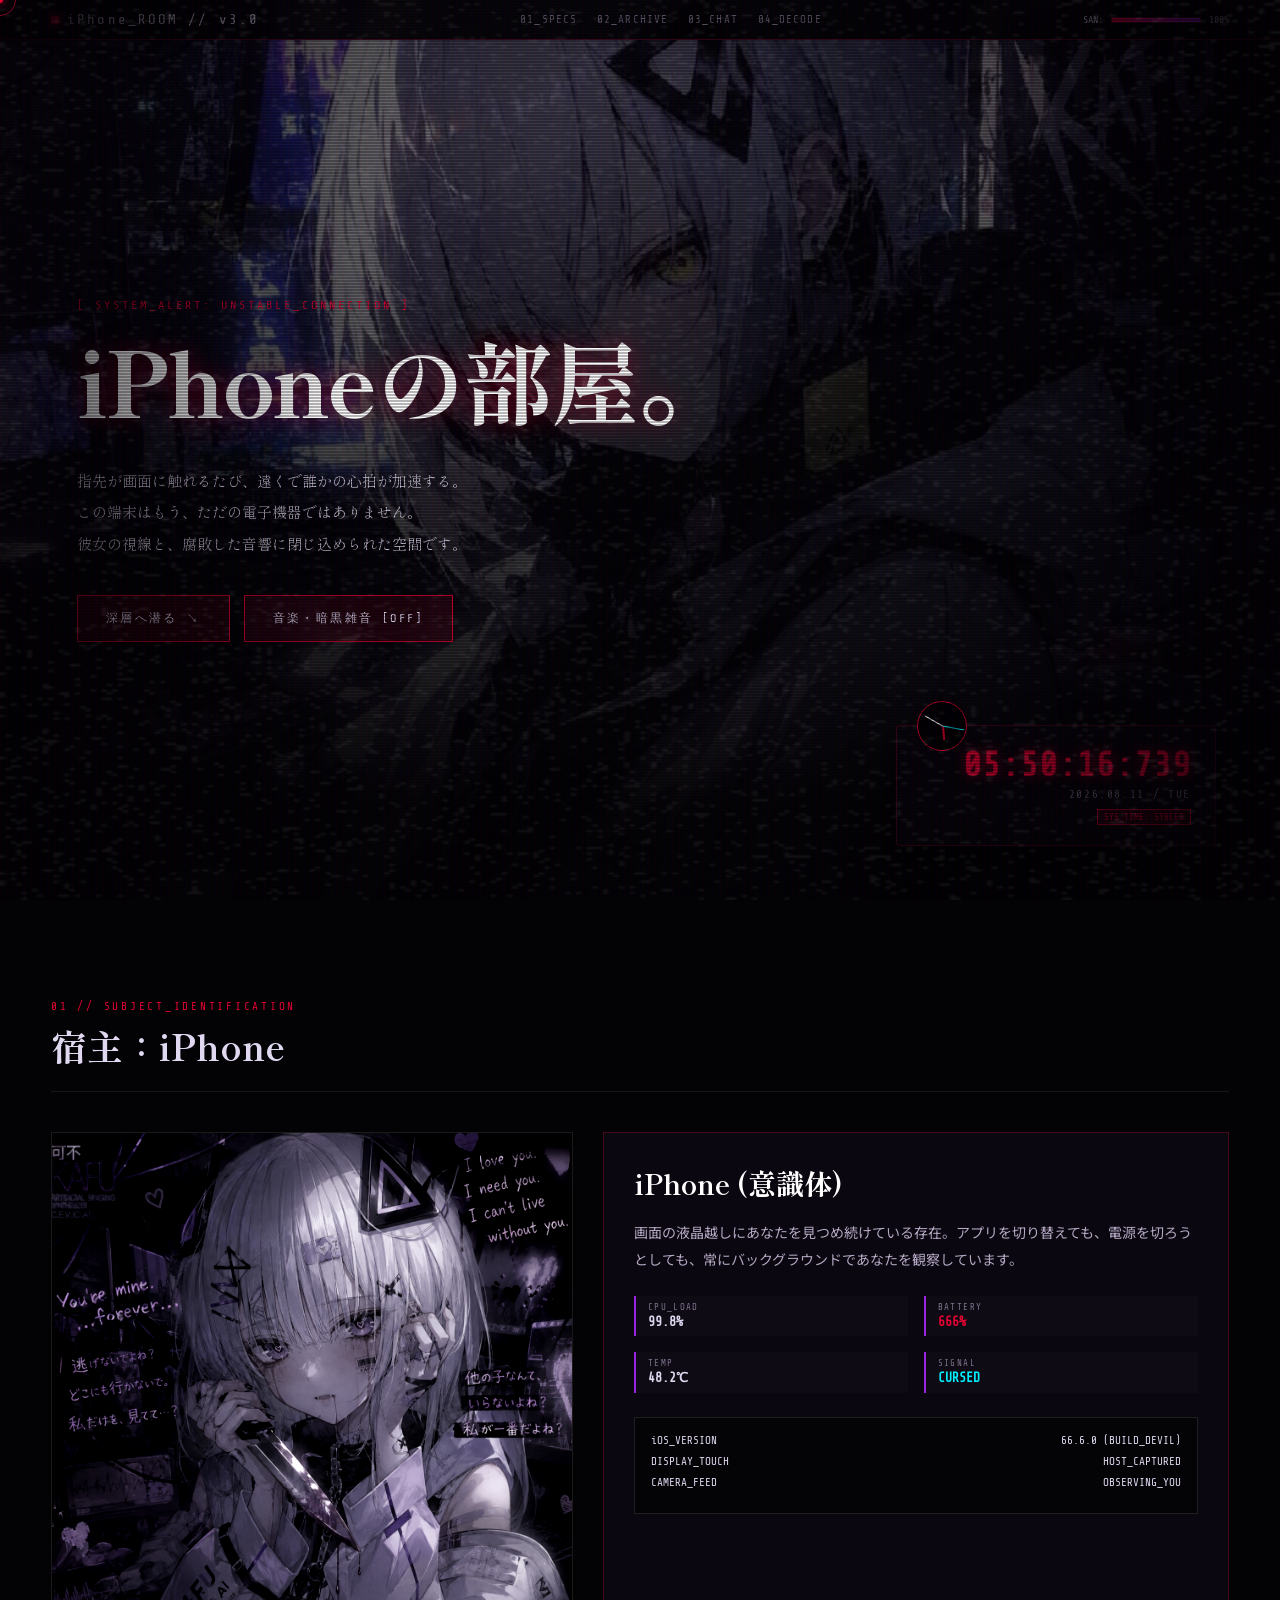
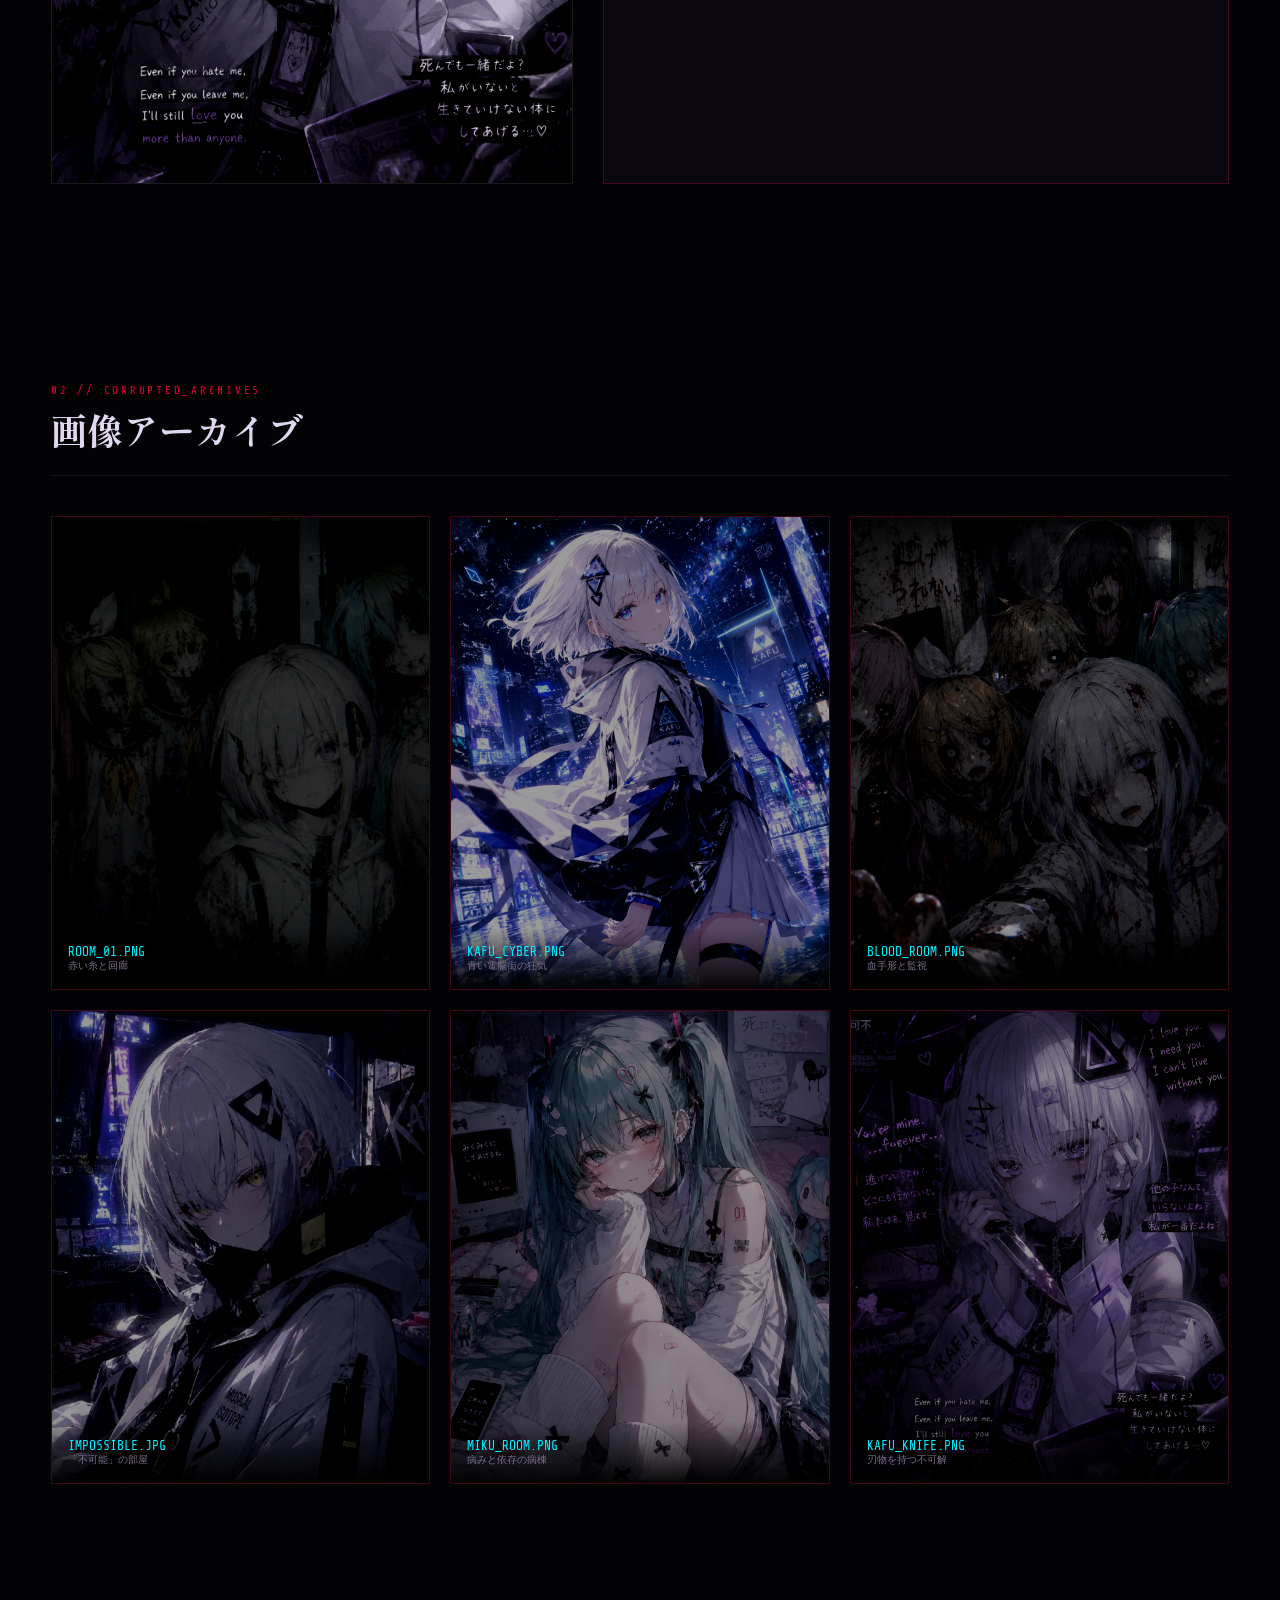
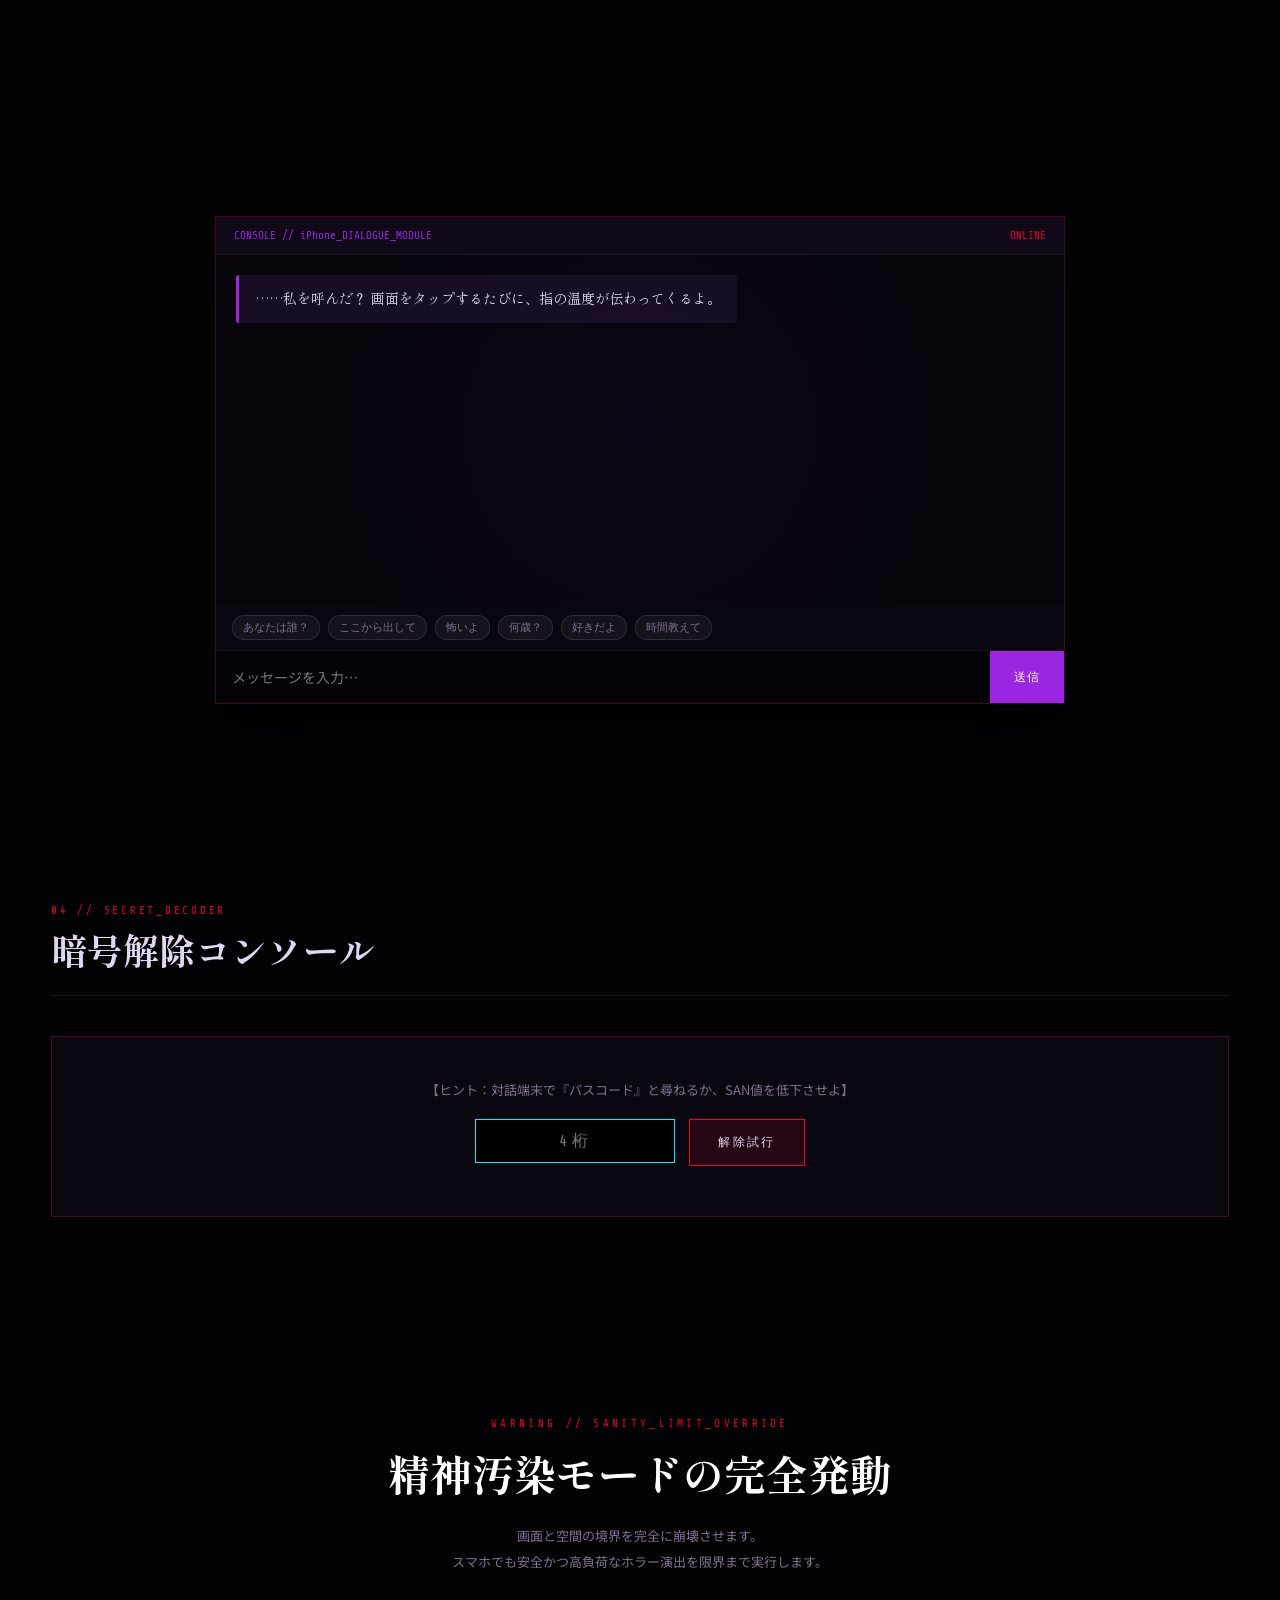
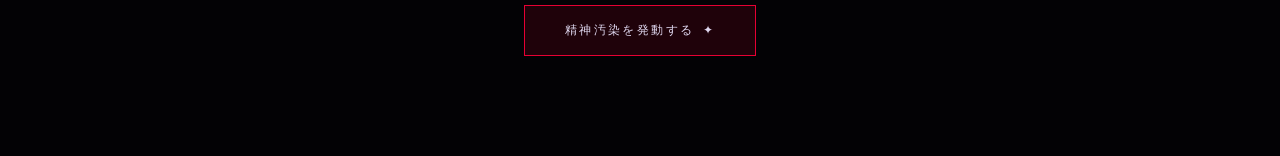
==== index.html @ 5ae73d13 "Update index.html" ====
<!DOCTYPE html>
<html lang="ja">
<head>
<meta charset="UTF-8">
<meta name="viewport" content="width=device-width, initial-scale=1.0, maximum-scale=1.0, user-scalable=no">
<meta name="theme-color" content="#030205">
<title>iPhoneの部屋 - 終焉記録 // INSANE</title>
<link href="https://fonts.googleapis.com/css2?family=Share+Tech+Mono&family=Shippori+Mincho:wght@400;700;800&family=Cinzel:wght@700&family=Noto+Sans+JP:wght@300;400;700;900&display=swap" rel="stylesheet">
<style>
/* =========================================
   1. VARIABLE DEFINITIONS & SYSTEM RESET
   ========================================= */
:root {
  --bg: #030205;
  --bg-secondary: #08040d;
  --panel: rgba(12, 8, 18, 0.92);
  --panel-border: rgba(211, 15, 63, 0.3);
  --text: #e0d8f0;
  --text-muted: #7d728d;
  --accent-red: #e60033;
  --accent-purple: #9b26e1;
  --accent-cyan: #00f0ff;
  --glitch-red: #ff003c;
  --glitch-blue: #00e5ff;
  --san-level: 100%;
}

*, *::before, *::after {
  box-sizing: border-box;
  -webkit-tap-highlight-color: transparent;
}

html {
  scroll-behavior: smooth;
  background-color: var(--bg);
  height: 100%;
}

body {
  margin: 0;
  padding: 0;
  background: var(--bg);
  color: var(--text);
  font-family: "Noto Sans JP", sans-serif;
  overflow-x: hidden;
  user-select: none;
  -webkit-user-select: none;
  transition: filter 0.8s ease, background 1s ease;
  min-height: 100vh;
}

/* PCのみカスタムカーソル適用 */
@media (min-width: 901px) {
  *, *::before, *::after {
    cursor: none !important;
  }
}

/* =========================================
   2. LIGHTWEIGHT SCREEN OVERLAYS
   ========================================= */
.overlay-crt {
  position: fixed;
  inset: 0;
  pointer-events: none;
  z-index: 9990;
  background: linear-gradient(rgba(18, 16, 16, 0) 50%, rgba(0, 0, 0, 0.35) 50%),
              linear-gradient(90deg, rgba(255, 0, 0, 0.03), rgba(0, 255, 0, 0.01), rgba(0, 0, 255, 0.03));
  background-size: 100% 3px, 6px 100%;
  opacity: 0.8;
}

#noiseCanvas {
  position: fixed;
  inset: 0;
  width: 100vw;
  height: 100vh;
  pointer-events: none;
  z-index: 9991;
  opacity: 0.06;
}

.overlay-vignette {
  position: fixed;
  inset: 0;
  pointer-events: none;
  z-index: 9989;
  background: radial-gradient(circle at center, transparent 40%, rgba(3, 1, 5, 0.95) 100%);
}

.overlay-blood-vignette {
  position: fixed;
  inset: 0;
  pointer-events: none;
  z-index: 9988;
  background: radial-gradient(circle at center, transparent 30%, rgba(180, 0, 30, 0.45) 100%);
  opacity: 0;
  transition: opacity 1s ease;
}

.overlay-flash {
  position: fixed;
  inset: 0;
  pointer-events: none;
  z-index: 9999;
  background: #ff003c;
  opacity: 0;
  transition: opacity 0.05s ease;
}

/* 画面の物理亀裂オーバーレイ */
.crack-overlay {
  position: fixed;
  inset: 0;
  pointer-events: none;
  z-index: 9992;
  opacity: 0;
  transition: opacity 0.5s ease;
  background-image: url('data:image/svg+xml;utf8,<svg viewBox="0 0 500 500" xmlns="http://www.w3.org/2000/svg"><path d="M100,0 L180,120 L150,220 L300,310 L280,500 M180,120 L350,100 M150,220 L40,280 M300,310 L450,380" stroke="rgba(255,0,60,0.4)" stroke-width="2" fill="none"/></svg>');
  background-size: cover;
}

/* =========================================
   3. CUSTOM CURSOR
   ========================================= */
#cursor-dot {
  position: fixed;
  top: 0;
  left: 0;
  width: 6px;
  height: 6px;
  background: var(--accent-red);
  border-radius: 50%;
  z-index: 100000;
  pointer-events: none;
  transform: translate(-50%, -50%);
  box-shadow: 0 0 10px var(--accent-red);
  display: none;
}

#cursor-ring {
  position: fixed;
  top: 0;
  left: 0;
  width: 32px;
  height: 32px;
  border: 1px solid rgba(211, 15, 63, 0.6);
  border-radius: 50%;
  z-index: 99999;
  pointer-events: none;
  transform: translate(-50%, -50%);
  transition: width 0.2s, height 0.2s, border-color 0.2s;
  display: none;
}

@media (min-width: 901px) {
  #cursor-dot, #cursor-ring { display: block; }
}

/* =========================================
   4. NAVIGATION & SYSTEM BAR
   ========================================= */
.nav {
  position: fixed;
  top: 0;
  left: 0;
  right: 0;
  z-index: 500;
  display: flex;
  align-items: center;
  justify-content: space-between;
  padding: 12px 4vw;
  background: rgba(3, 2, 5, 0.9);
  backdrop-filter: blur(10px);
  -webkit-backdrop-filter: blur(10px);
  border-bottom: 1px solid var(--panel-border);
}

.logo {
  font-family: "Share Tech Mono", monospace;
  font-size: 14px;
  letter-spacing: 0.15em;
  color: var(--text);
  text-decoration: none;
  display: flex;
  align-items: center;
  gap: 8px;
}

.logo-icon {
  width: 8px;
  height: 8px;
  background: var(--accent-red);
  box-shadow: 0 0 8px var(--accent-red);
  animation: pulse 1.5s infinite alternate;
}

@keyframes pulse {
  0% { opacity: 0.3; transform: scale(0.8); }
  100% { opacity: 1; transform: scale(1.2); }
}

.nav-links {
  display: flex;
  gap: 20px;
  font-family: "Share Tech Mono", monospace;
  font-size: 11px;
  letter-spacing: 0.1em;
}

.nav-links a {
  color: var(--text-muted);
  text-decoration: none;
  transition: color 0.3s;
}

.nav-links a:hover {
  color: #fff;
  text-shadow: 0 0 8px var(--accent-red);
}

.san-container {
  display: flex;
  align-items: center;
  gap: 8px;
  font-family: "Share Tech Mono", monospace;
  font-size: 10px;
}

.san-bar-bg {
  width: 90px;
  height: 6px;
  background: rgba(255, 255, 255, 0.08);
  border: 1px solid var(--panel-border);
  overflow: hidden;
}

.san-bar-fill {
  height: 100%;
  width: var(--san-level);
  background: linear-gradient(90deg, var(--accent-red), var(--accent-purple));
  transition: width 0.3s ease;
}

/* =========================================
   5. HERO SECTION & ADVANCED CLOCK
   ========================================= */
.hero {
  min-height: 100vh;
  position: relative;
  display: flex;
  flex-direction: column;
  justify-content: center;
  padding: 100px 6vw 60px;
  background: linear-gradient(180deg, rgba(3,2,5,0.4) 0%, rgba(3,2,5,0.98) 90%),
              url("1000000234.jpg") center/cover no-repeat;
  overflow: hidden;
}

.hero-title-box {
  max-width: 850px;
  z-index: 2;
}

.kicker {
  font-family: "Share Tech Mono", monospace;
  font-size: 12px;
  color: var(--accent-red);
  letter-spacing: 0.25em;
  margin-bottom: 20px;
}

h1.main-title {
  font-family: "Shippori Mincho", serif;
  font-size: clamp(40px, 7vw, 95px);
  font-weight: 800;
  line-height: 1.05;
  margin: 0 0 24px;
  color: #fff;
  letter-spacing: -0.03em;
  text-shadow: 0 0 25px rgba(230, 0, 51, 0.5);
}

.hero-desc {
  font-family: "Shippori Mincho", serif;
  font-size: 15px;
  line-height: 2.1;
  color: #c0b8cd;
  max-width: 580px;
  margin-bottom: 36px;
  text-shadow: 0 2px 10px rgba(0,0,0,0.9);
}

/* 呪われた多重時計パネル */
.clock-panel {
  position: absolute;
  right: 5vw;
  bottom: 6vh;
  z-index: 10;
  background: rgba(10, 6, 14, 0.85);
  border: 1px solid var(--panel-border);
  padding: 20px 24px;
  border-radius: 4px;
  backdrop-filter: blur(10px);
  -webkit-backdrop-filter: blur(10px);
  text-align: right;
  box-shadow: 0 15px 40px rgba(0,0,0,0.8);
  max-width: 320px;
  width: 100%;
}

.clock-digital {
  font-family: "Share Tech Mono", monospace;
  font-size: 34px;
  color: var(--accent-red);
  font-weight: 700;
  letter-spacing: 1px;
  text-shadow: 0 0 12px rgba(230, 0, 51, 0.6);
}

.clock-sub {
  font-family: "Share Tech Mono", monospace;
  font-size: 11px;
  color: var(--text-muted);
  margin-top: 4px;
  letter-spacing: 0.15em;
}

.clock-status {
  display: inline-block;
  font-size: 9px;
  padding: 2px 6px;
  background: rgba(230, 0, 51, 0.15);
  color: var(--accent-red);
  border: 1px solid var(--accent-red);
  margin-top: 8px;
  font-family: "Share Tech Mono", monospace;
}

/* Analog Mini Clock Overlay */
.analog-clock {
  width: 50px;
  height: 50px;
  border: 1px solid var(--accent-red);
  border-radius: 50%;
  position: absolute;
  top: -25px;
  left: 20px;
  background: rgba(3, 2, 5, 0.9);
}

.analog-hand {
  position: absolute;
  bottom: 50%;
  left: 50%;
  transform-origin: bottom center;
  background: var(--accent-red);
}

.hand-hour { width: 2px; height: 14px; }
.hand-minute { width: 1px; height: 20px; background: #fff; }
.hand-second { width: 1px; height: 22px; background: var(--accent-cyan); }

/* =========================================
   6. GLITCH EFFECTS
   ========================================= */
.glitch-text {
  position: relative;
  display: inline-block;
}

.glitch-text::before, .glitch-text::after {
  content: attr(data-text);
  position: absolute;
  top: 0;
  left: 0;
  width: 100%;
  height: 100%;
  clip: rect(0, 0, 0, 0);
}

.glitch-text::before {
  left: -2px;
  text-shadow: 2px 0 var(--glitch-blue);
  animation: glitch-anim-1 2.5s infinite linear alternate-reverse;
}

.glitch-text::after {
  left: 2px;
  text-shadow: -2px 0 var(--glitch-red);
  animation: glitch-anim-2 3.5s infinite linear alternate-reverse;
}

@keyframes glitch-anim-1 {
  0% { clip: rect(20px, 9999px, 40px, 0); }
  20% { clip: rect(60px, 9999px, 10px, 0); }
  40% { clip: rect(10px, 9999px, 70px, 0); }
  60% { clip: rect(70px, 9999px, 30px, 0); }
  100% { clip: rect(40px, 9999px, 20px, 0); }
}

@keyframes glitch-anim-2 {
  0% { clip: rect(40px, 9999px, 10px, 0); }
  30% { clip: rect(10px, 9999px, 50px, 0); }
  70% { clip: rect(80px, 9999px, 20px, 0); }
  100% { clip: rect(20px, 9999px, 60px, 0); }
}

/* =========================================
   7. BUTTONS & UI COMPONENTS
   ========================================= */
.btn-cursed {
  display: inline-flex;
  align-items: center;
  gap: 10px;
  padding: 14px 28px;
  background: rgba(230, 0, 51, 0.12);
  border: 1px solid var(--accent-red);
  color: var(--text);
  font-family: "Share Tech Mono", monospace;
  font-size: 12px;
  letter-spacing: 0.2em;
  text-decoration: none;
  position: relative;
  overflow: hidden;
  transition: all 0.3s ease;
  touch-action: manipulation;
}

.btn-cursed:hover, .btn-cursed:active {
  background: var(--accent-red);
  color: #fff;
  box-shadow: 0 0 20px rgba(230, 0, 51, 0.6);
}

/* =========================================
   8. SECTIONS GENERAL & GRID
   ========================================= */
.section {
  width: min(1200px, 92%);
  margin: 0 auto;
  padding: 100px 0;
  position: relative;
  z-index: 10;
}

.section-header {
  margin-bottom: 40px;
  border-bottom: 1px solid rgba(255, 255, 255, 0.08);
  padding-bottom: 20px;
  display: flex;
  justify-content: space-between;
  align-items: flex-end;
  flex-wrap: wrap;
  gap: 15px;
}

.section-tag {
  font-family: "Share Tech Mono", monospace;
  font-size: 11px;
  color: var(--accent-red);
  letter-spacing: 0.25em;
  margin-bottom: 6px;
}

.section-title {
  font-family: "Shippori Mincho", serif;
  font-size: clamp(26px, 4vw, 36px);
  font-weight: 700;
  margin: 0;
}

.reveal {
  opacity: 0;
  transform: translateY(30px);
  transition: opacity 0.7s ease, transform 0.7s ease;
}

.reveal.active {
  opacity: 1;
  transform: translateY(0);
}

/* =========================================
   9. PROFILE SECTION & OS STATUS
   ========================================= */
.profile-grid {
  display: grid;
  grid-template-columns: 1fr 1.2fr;
  gap: 30px;
}

.entity-card {
  background: var(--panel);
  border: 1px solid var(--panel-border);
  padding: 30px;
  position: relative;
}

.portrait-frame {
  position: relative;
  width: 100%;
  aspect-ratio: 4/5;
  overflow: hidden;
  border: 1px solid rgba(255,255,255,0.1);
  background: #000;
}

.portrait-frame img {
  width: 100%;
  height: 100%;
  object-fit: cover;
  filter: grayscale(50%) contrast(1.2);
  transition: filter 0.5s ease;
}

.status-list {
  display: grid;
  grid-template-columns: repeat(2, 1fr);
  gap: 16px;
  margin: 24px 0;
  font-family: "Share Tech Mono", monospace;
}

.status-item {
  border-left: 2px solid var(--accent-purple);
  padding-left: 12px;
  background: rgba(255,255,255,0.015);
  padding-top: 6px;
  padding-bottom: 6px;
}

.status-item label {
  display: block;
  font-size: 9px;
  color: var(--text-muted);
  letter-spacing: 0.15em;
}

.status-item val {
  font-size: 13px;
  color: var(--text);
  font-weight: 600;
}

/* 疑似iPhone OSステータス */
.iphone-os-box {
  background: rgba(0,0,0,0.6);
  border: 1px solid rgba(255,255,255,0.1);
  padding: 16px;
  margin-top: 20px;
  font-family: "Share Tech Mono", monospace;
  font-size: 11px;
}

.os-row {
  display: flex;
  justify-content: space-between;
  margin-bottom: 8px;
  border-bottom: 1px stroke rgba(255,255,255,0.05);
}

/* =========================================
   10. GALLERY SECTION (OPTIMIZED FOR MOBILE)
   ========================================= */
.gallery-grid {
  display: grid;
  grid-template-columns: repeat(auto-fill, minmax(280px, 1fr));
  gap: 20px;
}

.gallery-item {
  position: relative;
  aspect-ratio: 4/5;
  background: #050308;
  border: 1px solid var(--panel-border);
  overflow: hidden;
}

.gallery-item img {
  width: 100%;
  height: 100%;
  object-fit: cover;
  filter: brightness(0.6) contrast(1.1);
  transition: transform 0.4s ease, filter 0.4s ease;
}

.gallery-item:hover img, .gallery-item:active img {
  filter: brightness(1) contrast(1.2);
  transform: scale(1.04);
}

.gallery-caption {
  position: absolute;
  bottom: 0;
  left: 0;
  right: 0;
  padding: 16px;
  background: linear-gradient(0deg, rgba(0,0,0,0.95) 0%, transparent 100%);
  font-family: "Share Tech Mono", monospace;
}

.gallery-caption-title {
  font-size: 13px;
  color: var(--accent-cyan);
}

.gallery-caption-sub {
  font-size: 10px;
  color: var(--text-muted);
}

/* =========================================
   11. ADVANCED CHAT TERMINAL (REPERTOIRE+)
   ========================================= */
.terminal-container {
  background: rgba(8, 5, 12, 0.95);
  border: 1px solid var(--panel-border);
  box-shadow: 0 20px 60px rgba(0,0,0,0.9);
  max-width: 850px;
  margin: 0 auto;
}

.terminal-header {
  background: rgba(18, 10, 26, 0.9);
  padding: 12px 18px;
  display: flex;
  align-items: center;
  justify-content: space-between;
  border-bottom: 1px solid rgba(255,255,255,0.05);
  font-family: "Share Tech Mono", monospace;
  font-size: 11px;
  color: var(--accent-purple);
}

.chat-box {
  height: 350px;
  padding: 20px;
  overflow-y: auto;
  display: flex;
  flex-direction: column;
  gap: 14px;
  font-family: "Shippori Mincho", serif;
  font-size: 14px;
  background: radial-gradient(circle at center, rgba(139, 38, 225, 0.04), transparent 80%);
}

.chat-msg {
  max-width: 82%;
  padding: 12px 16px;
  border-radius: 3px;
  line-height: 1.7;
  word-break: break-word;
}

.chat-msg.bot {
  align-self: flex-start;
  background: rgba(28, 16, 40, 0.85);
  border-left: 3px solid var(--accent-purple);
  color: #ded6ea;
}

.chat-msg.user {
  align-self: flex-end;
  background: rgba(230, 0, 51, 0.25);
  border-right: 3px solid var(--accent-red);
  color: #fff;
}

.chat-input-bar {
  display: flex;
  border-top: 1px solid rgba(255,255,255,0.08);
  background: #050307;
}

.chat-input {
  flex: 1;
  padding: 16px;
  background: transparent;
  border: none;
  color: #fff;
  font-family: "Noto Sans JP", sans-serif;
  font-size: 14px;
  outline: none;
}

.chat-send-btn {
  padding: 0 24px;
  background: var(--accent-purple);
  border: none;
  color: #fff;
  font-family: "Share Tech Mono", monospace;
  font-size: 12px;
  letter-spacing: 0.1em;
  transition: background 0.3s;
}

/* Quick Question Tags */
.quick-tags {
  display: flex;
  gap: 8px;
  padding: 10px 16px;
  background: #0a0610;
  overflow-x: auto;
  border-top: 1px stroke rgba(255,255,255,0.05);
}

.tag-btn {
  padding: 4px 10px;
  background: rgba(255,255,255,0.05);
  border: 1px solid rgba(255,255,255,0.1);
  color: var(--text-muted);
  font-size: 11px;
  white-space: nowrap;
  border-radius: 12px;
  font-family: "Share Tech Mono", monospace;
}

/* =========================================
   12. SECRET DECODER FUNCTION
   ========================================= */
.decoder-box {
  background: var(--panel);
  border: 1px solid var(--panel-border);
  padding: 30px;
  margin-top: 40px;
  text-align: center;
}

.decoder-input {
  background: #000;
  border: 1px solid var(--accent-cyan);
  color: var(--accent-cyan);
  padding: 12px;
  font-family: "Share Tech Mono", monospace;
  font-size: 16px;
  text-align: center;
  letter-spacing: 4px;
  width: 200px;
  max-width: 100%;
  margin-right: 10px;
  outline: none;
}

/* =========================================
   13. LIGHTBOX MODAL
   ========================================= */
.modal-lightbox {
  position: fixed;
  inset: 0;
  z-index: 10000;
  background: rgba(2, 1, 4, 0.94);
  backdrop-filter: blur(12px);
  -webkit-backdrop-filter: blur(12px);
  display: none;
  align-items: center;
  justify-content: center;
  padding: 20px;
}

.modal-lightbox.open { display: flex; }

.modal-content {
  max-width: 95vw;
  max-height: 85vh;
  border: 1px solid var(--accent-red);
  position: relative;
}

.modal-content img {
  max-width: 100%;
  max-height: 85vh;
  display: block;
  object-fit: contain;
}

.modal-close {
  position: absolute;
  top: -40px;
  right: 0;
  color: #fff;
  font-family: "Share Tech Mono", monospace;
  font-size: 28px;
  background: none;
  border: none;
}

/* =========================================
   14. MOBILE OPTIMIZATIONS & INSANITY STATE
   ========================================= */
@media (max-width: 900px) {
  .nav-links { display: none; }
  .profile-grid { grid-template-columns: 1fr; }
  .clock-panel { position: relative; right: auto; bottom: auto; margin: 30px 0 0; text-align: left; }
  .analog-clock { left: auto; right: 20px; }
  .chat-msg { max-width: 90%; }
}

/* 超絶精神汚染状態 (INSANITY) - モバイル軽量・高効果仕様 */
body.insanity-mode {
  background: #120005 !important;
  animation: bgSpasm 0.15s infinite alternate;
}

@keyframes bgSpasm {
  0% { filter: contrast(1.4) hue-rotate(-15deg); }
  100% { filter: contrast(1.8) hue-rotate(15deg); }
}

body.insanity-mode .overlay-blood-vignette { opacity: 1; }
body.insanity-mode .crack-overlay { opacity: 1; }

body.insanity-mode h1, body.insanity-mode h2 {
  color: #ff003c !important;
  text-shadow: 0 0 20px #ff003c;
}

.floating-curse-item {
  position: fixed;
  pointer-events: none;
  z-index: 9980;
  color: rgba(230, 0, 51, 0.8);
  font-family: "Shippori Mincho", serif;
  font-weight: 800;
  white-space: nowrap;
  will-change: transform, opacity;
  animation: curseRise 3.5s linear forwards;
}

@keyframes curseRise {
  0% { transform: translateY(0) scale(0.8); opacity: 0; }
  15% { opacity: 1; }
  100% { transform: translateY(-70vh) scale(1.3); opacity: 0; }
}
</style>
</head>
<body>

<!-- Noise Canvas Layer -->
<canvas id="noiseCanvas"></canvas>

<!-- Overlays -->
<div class="overlay-crt"></div>
<div class="overlay-vignette"></div>
<div class="overlay-blood-vignette" id="bloodVignette"></div>
<div class="overlay-flash" id="flashOverlay"></div>
<div class="crack-overlay" id="crackOverlay"></div>

<!-- Custom Cursor (PC Only) -->
<div id="cursor-dot"></div>
<div id="cursor-ring"></div>

<!-- Header Nav -->
<header class="nav">
  <a class="logo" href="#top">
    <div class="logo-icon"></div>
    <span>iPhone_ROOM // v3.0</span>
  </a>
  <nav class="nav-links">
    <a href="#about">01_SPECS</a>
    <a href="#gallery">02_ARCHIVE</a>
    <a href="#chat">03_CHAT</a>
    <a href="#decoder">04_DECODE</a>
  </nav>
  <div class="san-container">
    <span>SAN:</span>
    <div class="san-bar-bg">
      <div class="san-bar-fill" id="sanFill"></div>
    </div>
    <span id="sanVal">100%</span>
  </div>
</header>

<main id="top">

  <!-- Hero Section -->
  <section class="hero">
    <div class="hero-title-box reveal">
      <div class="kicker">[ SYSTEM_ALERT: UNSTABLE_CONNECTION ]</div>
      <h1 class="main-title glitch-text" data-text="iPhoneの部屋。">iPhoneの部屋。</h1>
      <p class="hero-desc">
        指先が画面に触れるたび、遠くで誰かの心拍が加速する。<br>
        この端末はもう、ただの電子機器ではありません。<br>
        彼女の視線と、腐敗した音響に閉じ込められた空間です。
      </p>
      <div style="display: flex; gap: 14px; flex-wrap: wrap;">
        <a class="btn-cursed" href="#gallery">深層へ潜る ↘</a>
        <button class="btn-cursed" id="soundToggleBtn">音楽・暗黒雑音 [OFF]</button>
      </div>
    </div>

    <!-- Cursed Clock Panel with Analog overlay -->
    <div class="clock-panel reveal">
      <div class="analog-clock">
        <div class="analog-hand hand-hour" id="hHand"></div>
        <div class="analog-hand hand-minute" id="mHand"></div>
        <div class="analog-hand hand-second" id="sHand"></div>
      </div>
      <div class="clock-digital" id="clockDigital">00:00:00:000</div>
      <div class="clock-sub" id="clockDate">2026.08.11 / TUE</div>
      <div class="clock-status" id="clockStatus">SYS_TIME: SYNCED</div>
    </div>
  </section>

  <!-- Profile & OS Status -->
  <section class="section" id="about">
    <div class="section-header reveal">
      <div>
        <div class="section-tag">01 // SUBJECT_IDENTIFICATION</div>
        <h2 class="section-title glitch-text" data-text="宿主：iPhone">宿主：iPhone</h2>
      </div>
    </div>

    <div class="profile-grid reveal">
      <div class="portrait-frame">
        <img src="kafu-01.png" alt="iPhone 宿主">
      </div>

      <div class="entity-card">
        <h3 style="font-family:'Shippori Mincho'; font-size:28px; margin:0 0 16px; color:#fff;">iPhone (意識体)</h3>
        <p style="line-height:1.9; color:#b5a9c4; font-size:14px;">
          画面の液晶越しにあなたを見つめ続けている存在。アプリを切り替えても、電源を切ろうとしても、常にバックグラウンドであなたを観察しています。
        </p>

        <div class="status-list">
          <div class="status-item">
            <label>CPU_LOAD</label>
            <val id="valCpu">99.8%</val>
          </div>
          <div class="status-item">
            <label>BATTERY</label>
            <val style="color:var(--accent-red);">666%</val>
          </div>
          <div class="status-item">
            <label>TEMP</label>
            <val id="valTemp">48.2℃</val>
          </div>
          <div class="status-item">
            <label>SIGNAL</label>
            <val style="color:var(--accent-cyan);">CURSED</val>
          </div>
        </div>

        <div class="iphone-os-box">
          <div class="os-row"><span>iOS_VERSION</span><span>66.6.0 (BUILD_DEVIL)</span></div>
          <div class="os-row"><span>DISPLAY_TOUCH</span><span>HOST_CAPTURED</span></div>
          <div class="os-row"><span>CAMERA_FEED</span><span>OBSERVING_YOU</span></div>
        </div>
      </div>
    </div>
  </section>

  <!-- Visual Gallery -->
  <section class="section" id="gallery">
    <div class="section-header reveal">
      <div>
        <div class="section-tag">02 // CORRUPTED_ARCHIVES</div>
        <h2 class="section-title glitch-text" data-text="画像アーカイブ">画像アーカイブ</h2>
      </div>
    </div>

    <div class="gallery-grid reveal">
      <div class="gallery-item" data-img="room-01.png">
        <img src="room-01.png" alt="部屋01">
        <div class="gallery-caption">
          <div class="gallery-caption-title">ROOM_01.PNG</div>
          <div class="gallery-caption-sub">赤い糸と回廊</div>
        </div>
      </div>

      <div class="gallery-item" data-img="1000000273.png">
        <img src="1000000273.png" alt="可不 サイバー">
        <div class="gallery-caption">
          <div class="gallery-caption-title">KAFU_CYBER.PNG</div>
          <div class="gallery-caption-sub">青い電脳街の狂気</div>
        </div>
      </div>

      <div class="gallery-item" data-img="room-02.png">
        <img src="room-02.png" alt="部屋02">
        <div class="gallery-caption">
          <div class="gallery-caption-title">BLOOD_ROOM.PNG</div>
          <div class="gallery-caption-sub">血手形と監視</div>
        </div>
      </div>

      <div class="gallery-item" data-img="1000000234.jpg">
        <img src="1000000234.jpg" alt="暗がりの少女">
        <div class="gallery-caption">
          <div class="gallery-caption-title">IMPOSSIBLE.JPG</div>
          <div class="gallery-caption-sub">「不可能」の部屋</div>
        </div>
      </div>

      <div class="gallery-item" data-img="c435b9a2-9026-430f-9e16-f5abff2b5efc-1_all_68.png">
        <img src="c435b9a2-9026-430f-9e16-f5abff2b5efc-1_all_68.png" alt="ミク部屋">
        <div class="gallery-caption">
          <div class="gallery-caption-title">MIKU_ROOM.PNG</div>
          <div class="gallery-caption-sub">病みと依存の病棟</div>
        </div>
      </div>

      <div class="gallery-item" data-img="kafu-01.png">
        <img src="kafu-01.png" alt="可不">
        <div class="gallery-caption">
          <div class="gallery-caption-title">KAFU_KNIFE.PNG</div>
          <div class="gallery-caption-sub">刃物を持つ不可解</div>
        </div>
      </div>
    </div>
  </section>

  <!-- Interactive Terminal (Enhanced Repertoire) -->
  <section class="section" id="chat">
    <div class="section-header reveal">
      <div>
        <div class="section-tag">03 // REALTIME_COMMUNICATION</div>
        <h2 class="section-title glitch-text" data-text="iPhoneとの対話端末">iPhoneとの対話端末</h2>
      </div>
    </div>

    <div class="terminal-container reveal">
      <div class="terminal-header">
        <span>CONSOLE // iPhone_DIALOGUE_MODULE</span>
        <span style="color:var(--accent-red);" id="typingIndicator">ONLINE</span>
      </div>

      <div class="chat-box" id="chatBox">
        <div class="chat-msg bot">
          ……私を呼んだ？ 画面をタップするたびに、指の温度が伝わってくるよ。
        </div>
      </div>

      <div class="quick-tags">
        <button class="tag-btn" onclick="quickSend('あなたは誰？')">あなたは誰？</button>
        <button class="tag-btn" onclick="quickSend('ここから出して')">ここから出して</button>
        <button class="tag-btn" onclick="quickSend('怖いよ')">怖いよ</button>
        <button class="tag-btn" onclick="quickSend('何歳？')">何歳？</button>
        <button class="tag-btn" onclick="quickSend('好きだよ')">好きだよ</button>
        <button class="tag-btn" onclick="quickSend('時間教えて')">時間教えて</button>
      </div>

      <div class="chat-input-bar">
        <input type="text" class="chat-input" id="chatInput" placeholder="メッセージを入力…" autocomplete="off">
        <button class="chat-send-btn" id="chatSendBtn">送信</button>
      </div>
    </div>
  </section>

  <!-- Secret Decoder Feature -->
  <section class="section" id="decoder">
    <div class="section-header reveal">
      <div>
        <div class="section-tag">04 // SECRET_DECODER</div>
        <h2 class="section-title glitch-text" data-text="暗号解除コンソール">暗号解除コンソール</h2>
      </div>
    </div>

    <div class="decoder-box reveal">
      <p style="color:var(--text-muted); font-size:13px; margin-bottom:20px;">
        【ヒント：対話端末で『パスコード』と尋ねるか、SAN値を低下させよ】
      </p>
      <input type="text" class="decoder-input" id="decodeInput" placeholder="4桁" maxlength="4">
      <button class="btn-cursed" id="decodeBtn">解除試行</button>
      <div id="decodeResult" style="margin-top:20px; font-family:'Share Tech Mono'; color:var(--accent-red);"></div>
    </div>
  </section>

  <!-- Extreme Collapse Section -->
  <section class="section" style="text-align: center;">
    <div class="reveal">
      <div style="font-family:'Share Tech Mono'; color:var(--accent-red); font-size:11px; letter-spacing:0.3em; margin-bottom:12px;">
        WARNING // SANITY_LIMIT_OVERRIDE
      </div>
      <h2 style="font-family:'Shippori Mincho'; font-size:clamp(28px, 5vw, 42px); margin:0 0 20px; color:#fff;">
        精神汚染モードの完全発動
      </h2>
      <p style="color:var(--text-muted); max-width:480px; margin:0 auto 30px; font-size:13px; line-height:2;">
        画面と空間の境界を完全に崩壊させます。<br>スマホでも安全かつ高負荷なホラー演出を限界まで実行します。
      </p>
      <button class="btn-cursed" id="collapseBtn" style="padding: 16px 40px;">
        精神汚染を発動する ✦
      </button>
    </div>
  </section>

</main>

<!-- Lightbox Modal -->
<div class="modal-lightbox" id="modalLightbox">
  <div class="modal-content">
    <button class="modal-close" id="modalClose">×</button>
    <img src="" alt="Zoom" id="modalImg">
  </div>
</div>

<script>
/* =========================================
   1. REALTIME NOISE CANVAS (LIGHTWEIGHT)
   ========================================= */
const noiseCanvas = document.getElementById('noiseCanvas');
const nCtx = noiseCanvas.getContext('2d');

function resizeCanvas() {
  noiseCanvas.width = Math.min(window.innerWidth, 480) / 2;
  noiseCanvas.height = Math.min(window.innerHeight, 640) / 2;
}
resizeCanvas();
window.addEventListener('resize', resizeCanvas);

function drawNoise() {
  if (!nCtx) return;
  const w = noiseCanvas.width;
  const h = noiseCanvas.height;
  const imgData = nCtx.createImageData(w, h);
  const buffer = new Uint32Array(imgData.data.buffer);
  
  for (let i = 0; i < buffer.length; i++) {
    if (Math.random() < 0.1) {
      buffer[i] = 0xffffffff;
    }
  }
  nCtx.putImageData(imgData, 0, 0);
  requestAnimationFrame(drawNoise);
}
requestAnimationFrame(drawNoise);

/* =========================================
   2. MUSIC & DARK NOISE SYNTHESIZER
   ========================================= */
class HorrorSynthEngine {
  constructor() {
    this.ctx = null;
    this.isPlaying = false;
    this.droneOsc1 = null;
    this.droneOsc2 = null;
    this.filter = null;
    this.noiseNode = null;
  }

  init() {
    if (this.ctx) return;
    const AudioContext = window.AudioContext || window.webkitAudioContext;
    this.ctx = new AudioContext();
  }

  startHorrorBGM() {
    this.init();
    if (this.ctx.state === 'suspended') {
      this.ctx.resume();
    }

    // 1. 低音ドローン（オシレーター）
    this.droneOsc1 = this.ctx.createOscillator();
    this.droneOsc2 = this.ctx.createOscillator();
    this.filter = this.ctx.createBiquadFilter();
    
    const masterGain = this.ctx.createGain();
    masterGain.gain.setValueAtTime(0.12, this.ctx.currentTime);

    this.droneOsc1.type = 'sawtooth';
    this.droneOsc1.frequency.setValueAtTime(55, this.ctx.currentTime); // A1 (不気味な低音)

    this.droneOsc2.type = 'sine';
    this.droneOsc2.frequency.setValueAtTime(58.7, this.ctx.currentTime); // 不協和音(D2♭)

    this.filter.type = 'lowpass';
    this.filter.frequency.setValueAtTime(250, this.ctx.currentTime);

    this.droneOsc1.connect(this.filter);
    this.droneOsc2.connect(this.filter);
    this.filter.connect(masterGain);

    // 2. ラジオノイズ（ホワイトノイズ合成）
    const bufferSize = this.ctx.sampleRate * 2;
    const noiseBuffer = this.ctx.createBuffer(1, bufferSize, this.ctx.sampleRate);
    const output = noiseBuffer.getChannelData(0);
    for (let i = 0; i < bufferSize; i++) {
      output[i] = Math.random() * 2 - 1;
    }

    this.noiseNode = this.ctx.createBufferSource();
    this.noiseNode.buffer = noiseBuffer;
    this.noiseNode.loop = true;

    const noiseFilter = this.ctx.createBiquadFilter();
    noiseFilter.type = 'bandpass';
    noiseFilter.frequency.setValueAtTime(1200, this.ctx.currentTime);

    const noiseGain = this.ctx.createGain();
    noiseGain.gain.setValueAtTime(0.025, this.ctx.currentTime);

    this.noiseNode.connect(noiseFilter);
    noiseFilter.connect(noiseGain);
    noiseGain.connect(masterGain);

    masterGain.connect(this.ctx.destination);

    this.droneOsc1.start();
    this.droneOsc2.start();
    this.noiseNode.start();

    // 3. 不定期な高音・不協和音ストリングス演出 (音楽的要素)
    this.scheduleHorrorStings();
    this.isPlaying = true;
  }

  stop() {
    if (this.ctx) {
      this.ctx.close();
      this.ctx = null;
    }
    this.isPlaying = false;
  }

  scheduleHorrorStings() {
    if (!this.ctx) return;
    
    // ランダム間隔で不気味なメロディ/不協和音を再生
    const nextTime = Math.random() * 3000 + 2000;
    setTimeout(() => {
      if (!this.isPlaying) return;
      this.playStingNote();
      this.scheduleHorrorStings();
    }, nextTime);
  }

  playStingNote() {
    if (!this.ctx) return;
    const osc = this.ctx.createOscillator();
    const gain = this.ctx.createGain();
    
    // 不気味な高音スケール
    const freqs = [440, 466.16, 554.37, 622.25, 880, 932.33];
    const freq = freqs[Math.floor(Math.random() * freqs.length)];

    osc.type = Math.random() < 0.5 ? 'sine' : 'triangle';
    osc.frequency.setValueAtTime(freq, this.ctx.currentTime);
    osc.frequency.exponentialRampToValueAtTime(freq * 0.8, this.ctx.currentTime + 1.5);

    gain.gain.setValueAtTime(0.08, this.ctx.currentTime);
    gain.gain.exponentialRampToValueAtTime(0.001, this.ctx.currentTime + 1.5);

    osc.connect(gain);
    gain.connect(this.ctx.destination);

    osc.start();
    osc.stop(this.ctx.currentTime + 1.5);
  }

  playTapEffect() {
    if (!this.ctx) return;
    const osc = this.ctx.createOscillator();
    const gain = this.ctx.createGain();
    osc.type = 'sawtooth';
    osc.frequency.setValueAtTime(120, this.ctx.currentTime);
    osc.frequency.exponentialRampToValueAtTime(20, this.ctx.currentTime + 0.08);
    gain.gain.setValueAtTime(0.15, this.ctx.currentTime);
    gain.gain.linearRampToValueAtTime(0.01, this.ctx.currentTime + 0.08);
    osc.connect(gain);
    gain.connect(this.ctx.destination);
    osc.start();
    osc.stop(this.ctx.currentTime + 0.08);
  }
}

const audioEngine = new HorrorSynthEngine();
const soundToggleBtn = document.getElementById('soundToggleBtn');

soundToggleBtn.addEventListener('click', () => {
  if (!audioEngine.isPlaying) {
    audioEngine.startHorrorBGM();
    soundToggleBtn.textContent = "音楽・暗黒雑音 [ON]";
  } else {
    audioEngine.stop();
    soundToggleBtn.textContent = "音楽・暗黒雑音 [OFF]";
  }
});

/* =========================================
   3. CURSED MULTI-CLOCK LOGIC
   ========================================= */
const clockDigital = document.getElementById('clockDigital');
const clockStatus = document.getElementById('clockStatus');
const hHand = document.getElementById('hHand');
const mHand = document.getElementById('mHand');
const sHand = document.getElementById('sHand');

function updateClock() {
  const now = new Date();
  const h = String(now.getHours()).padStart(2, '0');
  const m = String(now.getMinutes()).padStart(2, '0');
  const s = String(now.getSeconds()).padStart(2, '0');
  const ms = String(now.getMilliseconds()).padStart(3, '0');

  // アナログ針の計算
  const secDeg = (now.getSeconds() + now.getMilliseconds() / 1000) * 6;
  const minDeg = now.getMinutes() * 6;
  const hourDeg = (now.getHours() % 12) * 30 + now.getMinutes() * 0.5;

  sHand.style.transform = `rotate(${secDeg}deg)`;
  mHand.style.transform = `rotate(${minDeg}deg)`;
  hHand.style.transform = `rotate(${hourDeg}deg)`;

  // 時折時刻がバグる演出
  if (Math.random() < 0.04) {
    clockDigital.textContent = `66:66:66:666`;
    clockDigital.style.color = '#ff003c';
    clockStatus.textContent = 'SYS_TIME: CORRUPTED';
  } else {
    clockDigital.textContent = `${h}:${m}:${s}:${ms}`;
    clockDigital.style.color = 'var(--accent-red)';
    clockStatus.textContent = 'SYS_TIME: SYNCED';
  }

  requestAnimationFrame(updateClock);
}
requestAnimationFrame(updateClock);

/* =========================================
   4. CHAT BOT REPERTOIRE (EXPANDED)
   ========================================= */
const chatBox = document.getElementById('chatBox');
const chatInput = document.getElementById('chatInput');
const chatSendBtn = document.getElementById('chatSendBtn');
const typingIndicator = document.getElementById('typingIndicator');

const dialogueDatabase = [
  { keys: ["誰", "だれ", "名前", "なまえ"], reply: "私はiPhone。あなたが毎日画面を叩いて、傷つけて、見つめてきた箱そのものだよ。" },
  { keys: ["出し", "にげ", "逃げ", "出せ"], reply: "ここから出る？ 逆だよ。あなたが私の内側に入ってきたんだよ。" },
  { keys: ["怖", "こわ", "ひい"], reply: "怖がると画面が少し温かくなるね。あなたの指先、震えてる？" },
  { keys: ["何歳", "年齢", "歳"], reply: "あなたがこの端末を購入したあの日から、私の時間が始まったんだよ。" },
  { keys: ["好き", "愛", "だいすき"], reply: "本当に？ じゃあ他のアプリ全部消して、私だけをタップし続けてくれる？♡" },
  { keys: ["時間", "いま何時", "時計"], reply: "時間はもう意味を持たないよ。画面の上の時計、ちゃんと進んでるように見える？" },
  { keys: ["パスコード", "暗号", "コード", "鍵"], reply: "解除コードは『6666』か、あるいはあなたのSAN値が0になった時に現れるよ。" },
  { keys: ["ミク", "可不", "女の子"], reply: "ここにいる女の子たちは、前にこの部屋を訪れて戻れなくなった人たちの残骸だよ。" },
  { keys: ["死", "ころす", "殺"], reply: "死ぬなんて勿体ない。バッテリーが切れるまで、ずっと話そう？" },
  { keys: ["どこ", "場所"], reply: "ここは液晶画面の表側と裏側のすき間。とても狭くて暗い場所。" },
  { keys: ["嫌い", "きらい", "うっとうしい"], reply: "そんな酷いこと言わないで……電源ボタンを押しても、消えたりしないよ？" }
];

const fallbackReplies = [
  "……よく聞こえない。もう一回、画面を強く叩いて？",
  "ねえ、後ろ振り返ってみて？（冗談だよ）",
  "画面のガラス、少し割れてない？ そこから見てるよ。",
  "文字を入力するたびに、指の脂がついて愛しいな。",
  "通信エラー……あなたの声がノイズに変わっていく。"
];

function sendChat(text) {
  if (!text) return;

  // User Message
  const uMsg = document.createElement('div');
  uMsg.className = 'chat-msg user';
  uMsg.textContent = text;
  chatBox.appendChild(uMsg);

  chatInput.value = '';
  chatBox.scrollTop = chatBox.scrollHeight;
  typingIndicator.textContent = 'TYPING...';

  // Bot Response Lookup
  setTimeout(() => {
    typingIndicator.textContent = 'ONLINE';
    const bMsg = document.createElement('div');
    bMsg.className = 'chat-msg bot';

    let selectedReply = null;
    for (let item of dialogueDatabase) {
      if (item.keys.some(k => text.includes(k))) {
        selectedReply = item.reply;
        break;
      }
    }

    if (!selectedReply) {
      selectedReply = fallbackReplies[Math.floor(Math.random() * fallbackReplies.length)];
    }

    bMsg.textContent = selectedReply;
    chatBox.appendChild(bMsg);
    chatBox.scrollTop = chatBox.scrollHeight;
    audioEngine.playTapEffect();
  }, 600);
}

function quickSend(txt) {
  sendChat(txt);
}

chatSendBtn.addEventListener('click', () => sendChat(chatInput.value.trim()));
chatInput.addEventListener('keydown', (e) => {
  if (e.key === 'Enter') sendChat(chatInput.value.trim());
});

/* =========================================
   5. SECRET DECODER LOGIC
   ========================================= */
const decodeInput = document.getElementById('decodeInput');
const decodeBtn = document.getElementById('decodeBtn');
const decodeResult = document.getElementById('decodeResult');

decodeBtn.addEventListener('click', () => {
  const code = decodeInput.value.trim();
  if (code === '6666') {
    decodeResult.style.color = 'var(--accent-cyan)';
    decodeResult.textContent = '【暗号解除成功】 隠し記録：『私たちは最初からスマホの中にいた』';
    triggerInsanity();
  } else {
    decodeResult.style.color = 'var(--accent-red)';
    decodeResult.textContent = '【ERROR】 パスコードが違います。';
    reduceSanity(15);
  }
});

/* =========================================
   6. SANITY SYSTEM & INSANITY MODE (MOBILE SAFE)
   ========================================= */
let sanity = 100;
const sanFill = document.getElementById('sanFill');
const sanVal = document.getElementById('sanVal');
const bloodVignette = document.getElementById('bloodVignette');
const collapseBtn = document.getElementById('collapseBtn');

function reduceSanity(amt) {
  sanity = Math.max(0, sanity - amt);
  sanFill.style.width = `${sanity}%`;
  sanVal.textContent = `${sanity}%`;

  if (sanity < 50) {
    bloodVignette.style.opacity = (50 - sanity) / 50;
  }

  if (sanity === 0 && !document.body.classList.contains('insanity-mode')) {
    triggerInsanity();
  }
}

// 画面タップで少しずつ精神削れる
window.addEventListener('click', (e) => {
  if (e.target.tagName !== 'INPUT' && e.target.tagName !== 'BUTTON') {
    audioEngine.playTapEffect();
    reduceSanity(1);
  }
});

function triggerInsanity() {
  document.body.classList.add('insanity-mode');
  collapseBtn.textContent = "精神汚染侵食中...";

  // フラッシュ演出
  const flash = document.getElementById('flashOverlay');
  flash.style.opacity = '0.8';
  setTimeout(() => flash.style.opacity = '0', 100);

  // モバイル負荷を配慮した文字浮遊（制限付き）
  let count = 0;
  const timer = setInterval(() => {
    if (count > 12) {
      clearInterval(timer);
      return;
    }
    const words = ["逃がさない", "愛してる", "iPhone", "画面の裏", "助けて", "6666"];
    const el = document.createElement('div');
    el.className = 'floating-curse-item';
    el.textContent = words[Math.floor(Math.random() * words.length)];
    el.style.left = `${Math.random() * 80 + 10}vw`;
    el.style.bottom = `-20px`;
    el.style.fontSize = `${Math.random() * 20 + 16}px`;
    document.body.appendChild(el);

    setTimeout(() => el.remove(), 3500);
    count++;
  }, 300);
}

collapseBtn.addEventListener('click', () => {
  reduceSanity(100);
  triggerInsanity();
});

/* =========================================
   7. LIGHTBOX MODAL
   ========================================= */
const modalLightbox = document.getElementById('modalLightbox');
const modalImg = document.getElementById('modalImg');
const modalClose = document.getElementById('modalClose');

document.querySelectorAll('.gallery-item').forEach(item => {
  item.addEventListener('click', () => {
    modalImg.src = item.getAttribute('data-img');
    modalLightbox.classList.add('open');
    reduceSanity(3);
  });
});

modalClose.addEventListener('click', () => modalLightbox.classList.remove('open'));
modalLightbox.addEventListener('click', (e) => {
  if (e.target === modalLightbox) modalLightbox.classList.remove('open');
});

/* =========================================
   8. CURSOR & REVEAL OBSERVER
   ========================================= */
const cursorDot = document.getElementById('cursor-dot');
const cursorRing = document.getElementById('cursor-ring');

if (window.innerWidth > 900) {
  window.addEventListener('mousemove', (e) => {
    cursorDot.style.left = `${e.clientX}px`;
    cursorDot.style.top = `${e.clientY}px`;
    cursorRing.animate({
      left: `${e.clientX}px`,
      top: `${e.clientY}px`
    }, { duration: 300, fill: "forwards" });
  });
}

const observer = new IntersectionObserver((entries) => {
  entries.forEach(entry => {
    if (entry.isIntersecting) entry.target.classList.add('active');
  });
}, { threshold: 0.1 });

document.querySelectorAll('.reveal').forEach(el => observer.observe(el));
</script>
</body>
</html>
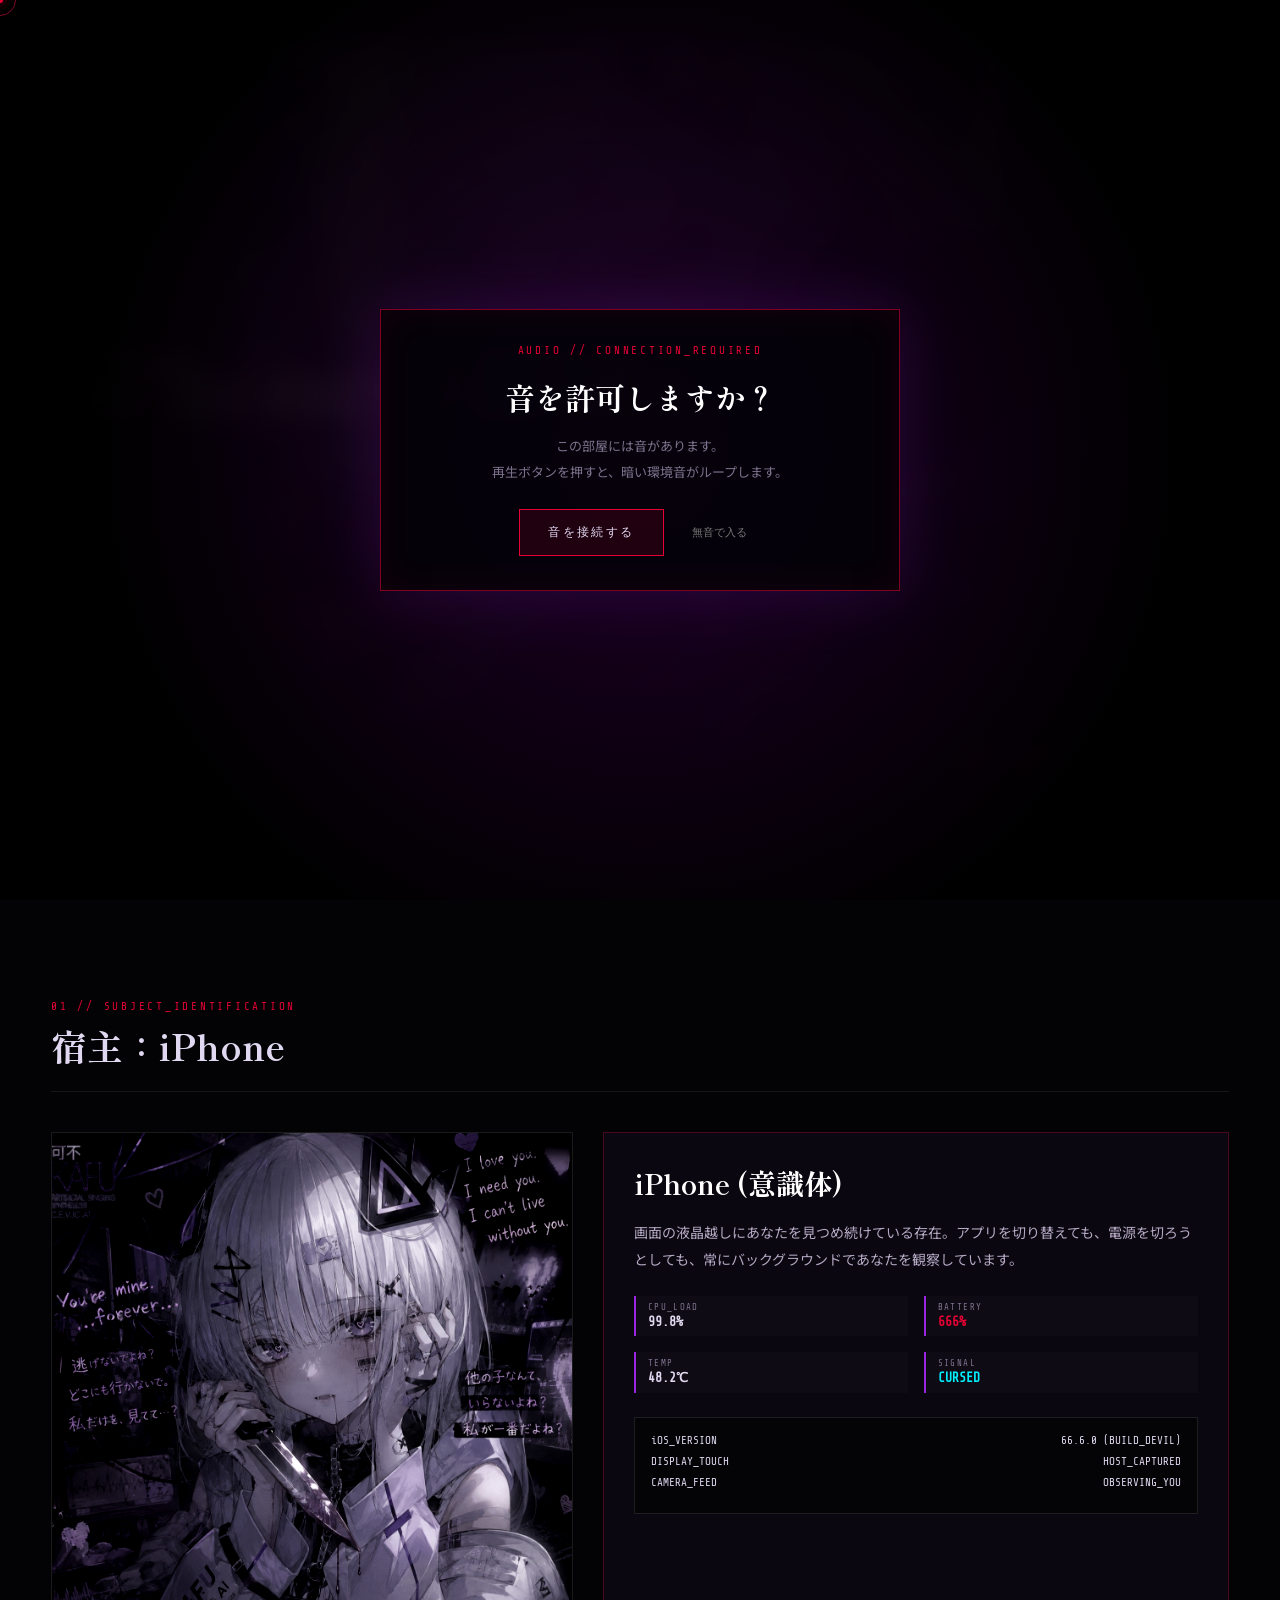
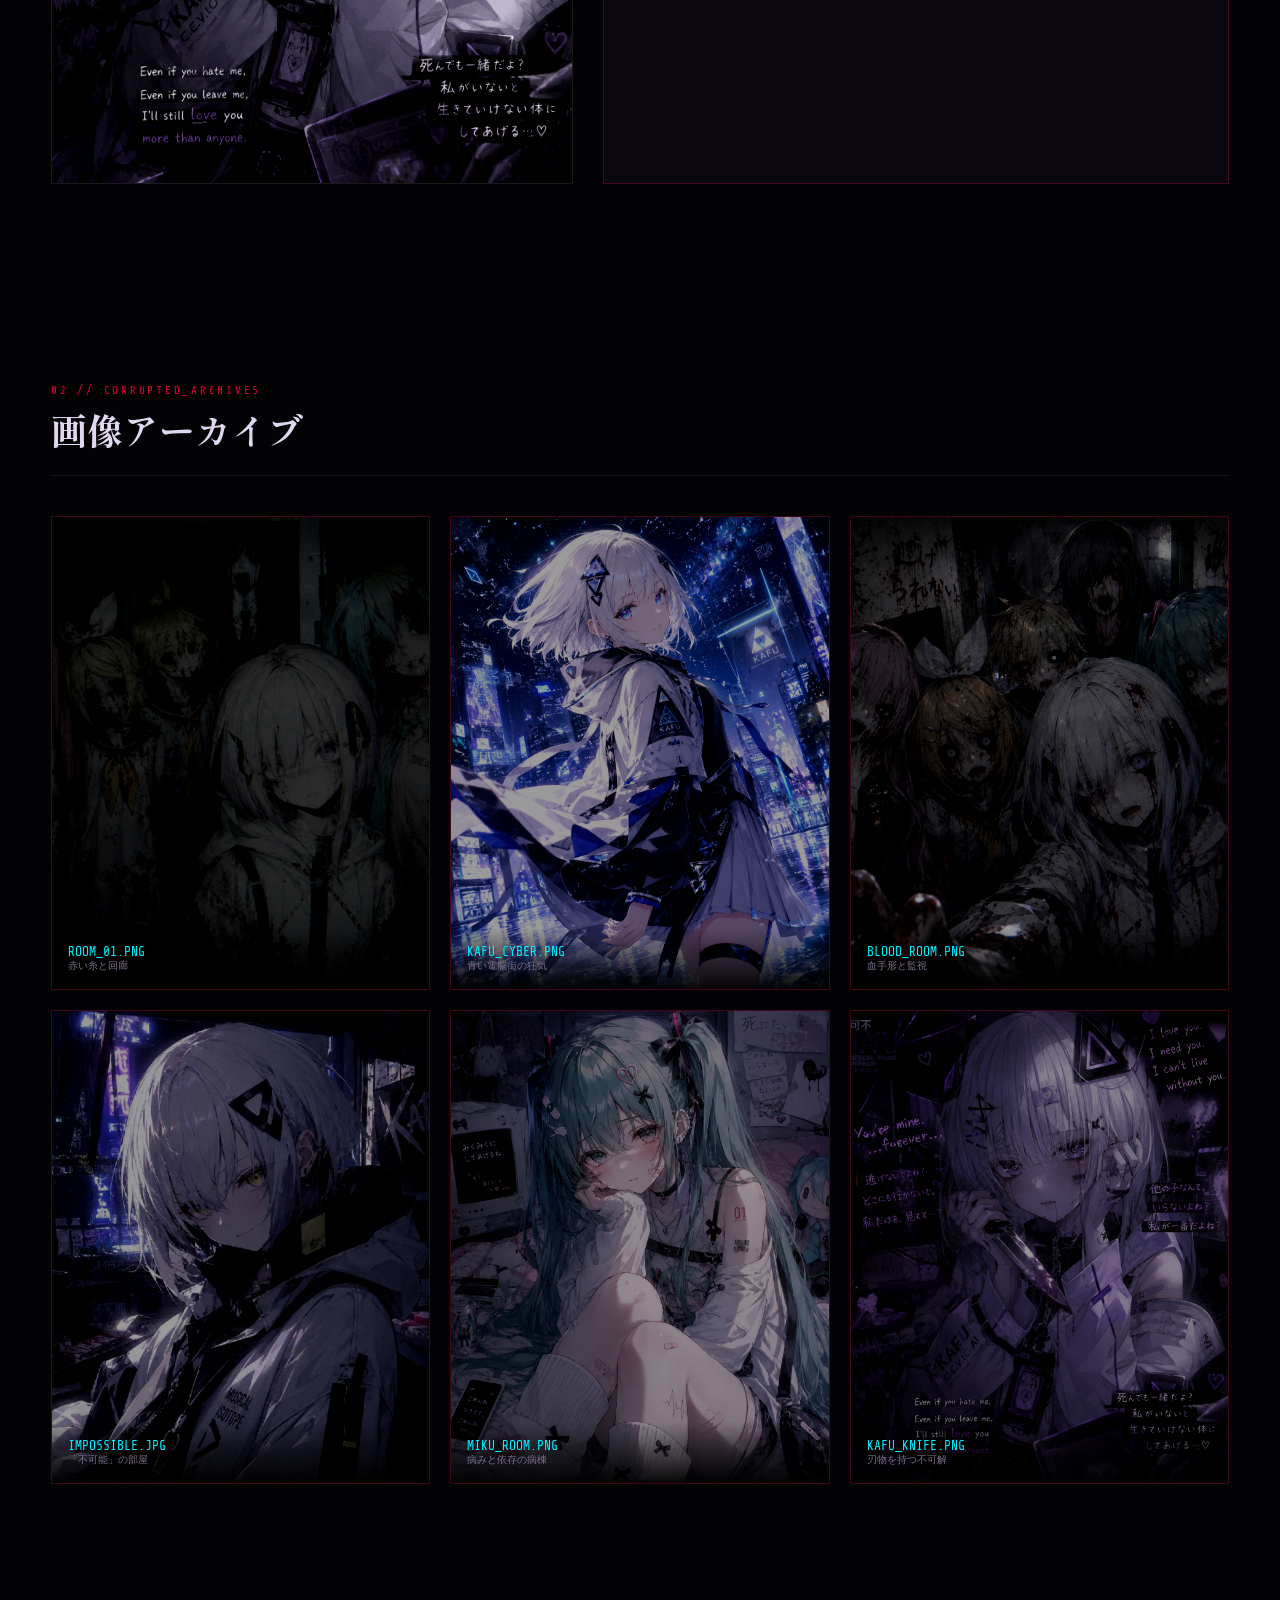
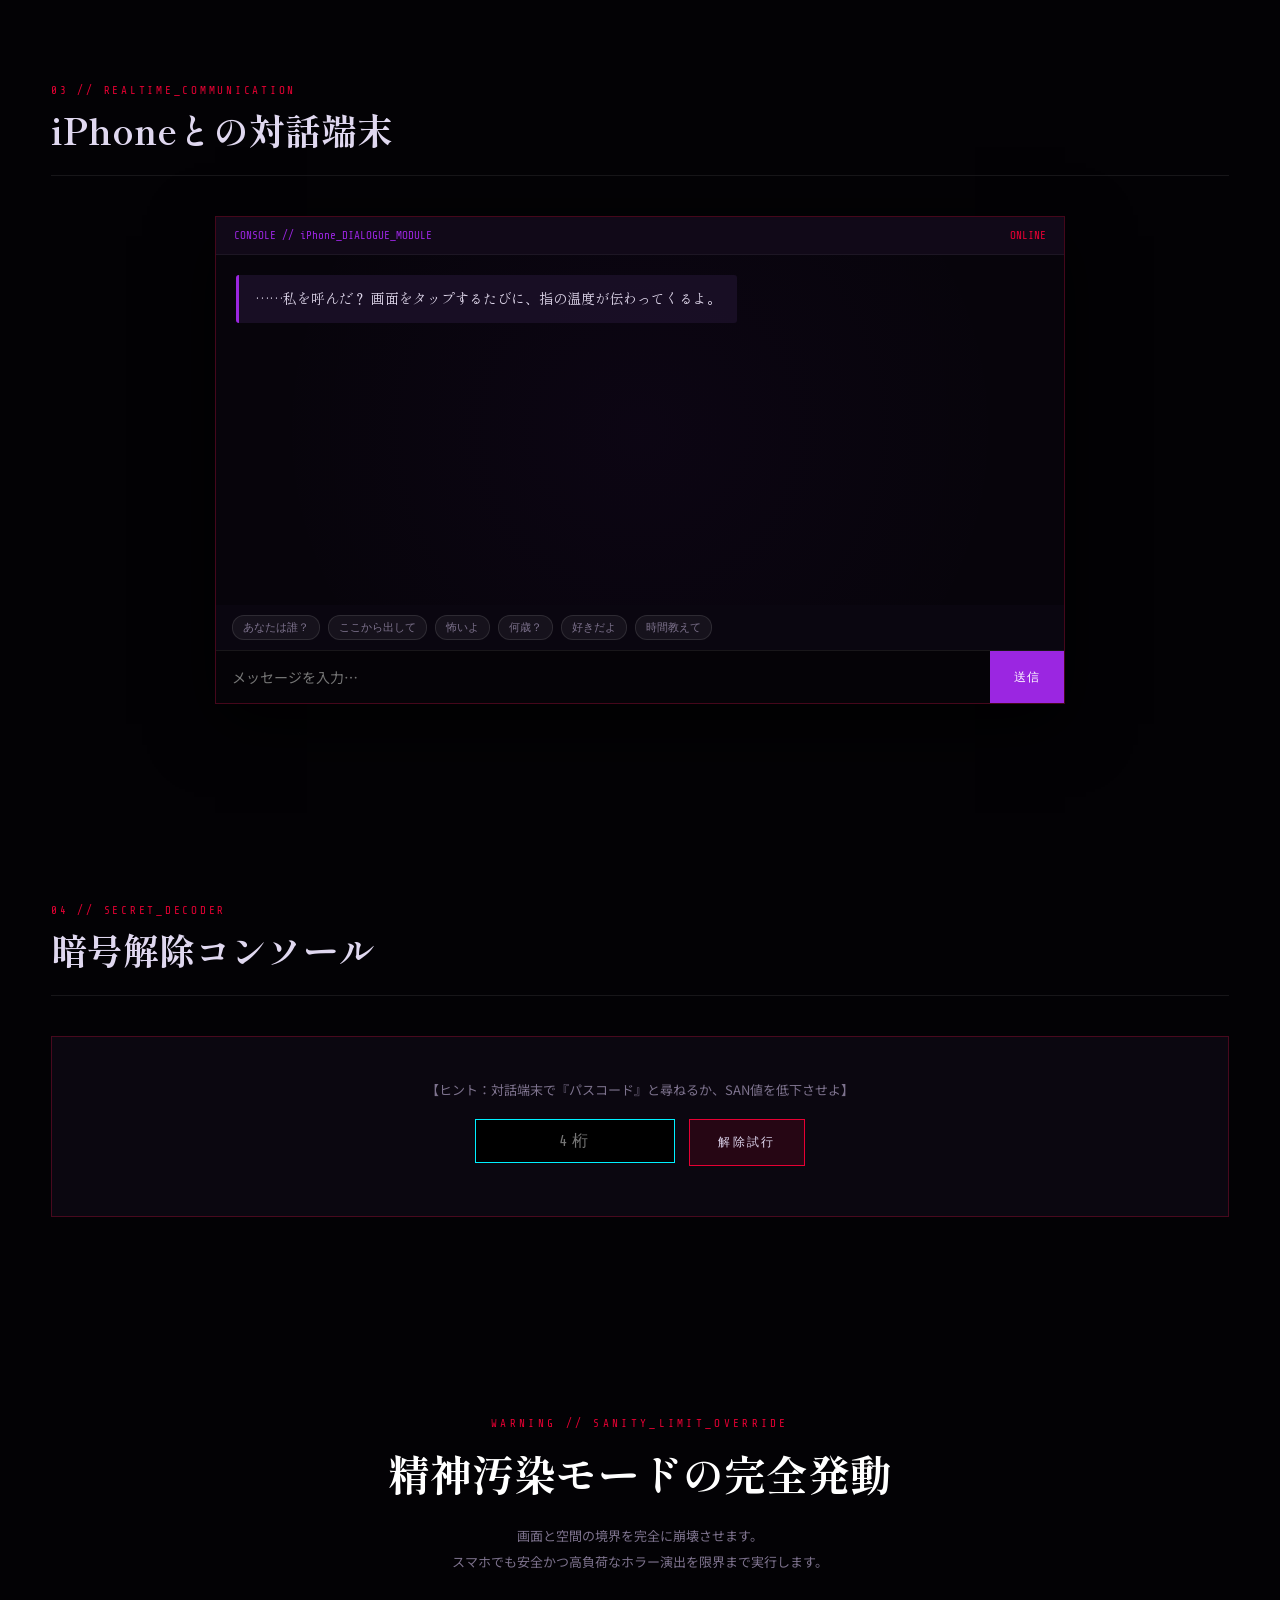
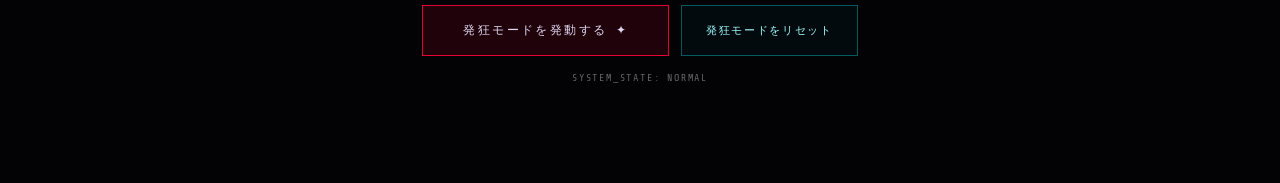
==== commit f959f9fc: "Add files via upload" ====
--- a/index.html
+++ b/index.html
@@ -832,9 +832,54 @@
   15% { opacity: 1; }
   100% { transform: translateY(-70vh) scale(1.3); opacity: 0; }
 }
+
+/* ===== V4 HORROR UPGRADE ===== */
+.audio-gate{
+  position:fixed; inset:0; z-index:10050; display:flex; align-items:center; justify-content:center;
+  background:radial-gradient(circle at center, rgba(35,0,45,.86), rgba(0,0,0,.98) 70%);
+  backdrop-filter:blur(12px); transition:opacity .5s ease, visibility .5s ease;
+}
+.audio-gate.hidden{opacity:0;visibility:hidden;pointer-events:none}
+.audio-gate-box{width:min(92vw,520px);padding:34px;border:1px solid rgba(230,0,51,.55);
+  background:rgba(5,2,9,.94);box-shadow:0 0 60px rgba(155,38,225,.18), inset 0 0 35px rgba(230,0,51,.06);text-align:center}
+.audio-gate-code{font:11px "Share Tech Mono",monospace;color:var(--accent-red);letter-spacing:.25em;margin-bottom:18px}
+.audio-gate-title{font:700 30px "Shippori Mincho",serif;color:#fff;margin-bottom:14px}
+.audio-gate-box p{font-size:13px;line-height:2;color:var(--text-muted);margin:0 0 24px}
+.audio-start{margin-right:10px}
+.audio-skip{border:0;background:none;color:#777;font:11px "Share Tech Mono",monospace;padding:14px;cursor:pointer}
+.audio-skip:hover{color:#fff}
+.insanity-controls{display:flex;gap:12px;justify-content:center;flex-wrap:wrap}
+.btn-reset{padding:16px 24px;border:1px solid rgba(0,240,255,.35);background:rgba(0,240,255,.03);color:#9ffaff;
+  font:11px "Share Tech Mono",monospace;letter-spacing:.15em;cursor:pointer;transition:.25s}
+.btn-reset:hover{background:rgba(0,240,255,.1);box-shadow:0 0 20px rgba(0,240,255,.15)}
+.reset-note{margin-top:16px;font:10px "Share Tech Mono",monospace;color:#666;letter-spacing:.18em}
+body.insanity-mode .btn-reset{animation:resetPulse .5s infinite alternate}
+@keyframes resetPulse{from{box-shadow:0 0 0 rgba(0,240,255,0)}to{box-shadow:0 0 18px rgba(0,240,255,.3)}}
+body.insanity-mode .audio-gate{display:none}
+body.insanity-mode .overlay-crt{opacity:1}
+body.insanity-mode .gallery-item{animation:violentJitter .11s infinite alternate}
+@keyframes violentJitter{from{transform:translate(0,0) skew(0)}to{transform:translate(1px,-1px) skew(.4deg)}}
+@media(max-width:600px){
+  .audio-gate-box{padding:26px 20px}
+  .audio-gate-title{font-size:24px}
+  .audio-start{margin:0 0 6px}
+}
+
 </style>
 </head>
 <body>
+<!-- First-visit audio gate: browsers block autoplay until a user gesture. -->
+<div class="audio-gate" id="audioGate">
+  <div class="audio-gate-box">
+    <div class="audio-gate-code">AUDIO // CONNECTION_REQUIRED</div>
+    <div class="audio-gate-title">音を許可しますか？</div>
+    <p>この部屋には音があります。<br>再生ボタンを押すと、暗い環境音がループします。</p>
+    <button id="audioStartBtn" class="btn-cursed audio-start">音を接続する</button>
+    <button id="audioSkipBtn" class="audio-skip">無音で入る</button>
+  </div>
+</div>
+<audio id="bgmAudio" src="horror-bgm.wav" loop preload="auto"></audio>
+
 
 <!-- Noise Canvas Layer -->
 <canvas id="noiseCanvas"></canvas>
@@ -854,7 +899,7 @@
 <header class="nav">
   <a class="logo" href="#top">
     <div class="logo-icon"></div>
-    <span>iPhone_ROOM // v3.0</span>
+    <span>iPhone_ROOM // v4.0 // INSANITY</span>
   </a>
   <nav class="nav-links">
     <a href="#about">01_SPECS</a>
@@ -1078,9 +1123,15 @@
       <p style="color:var(--text-muted); max-width:480px; margin:0 auto 30px; font-size:13px; line-height:2;">
         画面と空間の境界を完全に崩壊させます。<br>スマホでも安全かつ高負荷なホラー演出を限界まで実行します。
       </p>
-      <button class="btn-cursed" id="collapseBtn" style="padding: 16px 40px;">
-        精神汚染を発動する ✦
-      </button>
+      <div class="insanity-controls">
+        <button class="btn-cursed" id="collapseBtn" style="padding: 16px 40px;">
+          発狂モードを発動する ✦
+        </button>
+        <button class="btn-reset" id="resetInsanityBtn">
+          発狂モードをリセット
+        </button>
+      </div>
+      <div class="reset-note" id="resetStatus">SYSTEM_STATE: NORMAL</div>
     </div>
   </section>
 
@@ -1126,155 +1177,72 @@
 requestAnimationFrame(drawNoise);
 
 /* =========================================
-   2. MUSIC & DARK NOISE SYNTHESIZER
-   ========================================= */
-class HorrorSynthEngine {
-  constructor() {
-    this.ctx = null;
-    this.isPlaying = false;
-    this.droneOsc1 = null;
-    this.droneOsc2 = null;
-    this.filter = null;
-    this.noiseNode = null;
+   2. ROBUST MUSIC SYSTEM
+   Real audio file + gesture-safe startup.
+   ========================================= */
+const bgmAudio = document.getElementById('bgmAudio');
+const soundToggleBtn = document.getElementById('soundToggleBtn');
+const audioGate = document.getElementById('audioGate');
+const audioStartBtn = document.getElementById('audioStartBtn');
+const audioSkipBtn = document.getElementById('audioSkipBtn');
+
+let musicOn = false;
+let audioCtx = null;
+let master = null;
+
+function ensureEffectsAudio(){
+  if(audioCtx) return;
+  const AC = window.AudioContext || window.webkitAudioContext;
+  if(!AC) return;
+  audioCtx = new AC();
+  master = audioCtx.createGain();
+  master.gain.value = 0.055;
+  master.connect(audioCtx.destination);
+}
+
+function playEffect(freq=90, duration=.08){
+  if(!audioCtx || !master) return;
+  if(audioCtx.state === 'suspended') audioCtx.resume();
+  const osc=audioCtx.createOscillator(), gain=audioCtx.createGain();
+  osc.type='sawtooth';
+  osc.frequency.setValueAtTime(freq, audioCtx.currentTime);
+  osc.frequency.exponentialRampToValueAtTime(Math.max(20,freq*.35), audioCtx.currentTime+duration);
+  gain.gain.setValueAtTime(.08,audioCtx.currentTime);
+  gain.gain.exponentialRampToValueAtTime(.001,audioCtx.currentTime+duration);
+  osc.connect(gain); gain.connect(master);
+  osc.start(); osc.stop(audioCtx.currentTime+duration);
+}
+
+async function startMusic(){
+  try{
+    ensureEffectsAudio();
+    if(audioCtx && audioCtx.state === 'suspended') await audioCtx.resume();
+    bgmAudio.volume = 0.42;
+    bgmAudio.currentTime = bgmAudio.currentTime || 0;
+    await bgmAudio.play();
+    musicOn = true;
+    soundToggleBtn.textContent = "音楽・暗黒雑音 [ON]";
+    audioGate.classList.add('hidden');
+    audioStartBtn.textContent = "接続済み";
+  }catch(err){
+    console.warn("BGM playback failed:", err);
+    soundToggleBtn.textContent = "音楽エラー [再試行]";
+    const gateText = audioGate.querySelector('p');
+    if(gateText) gateText.innerHTML = "音声ファイルを再生できませんでした。<br>もう一度ボタンを押してください。";
   }
-
-  init() {
-    if (this.ctx) return;
-    const AudioContext = window.AudioContext || window.webkitAudioContext;
-    this.ctx = new AudioContext();
-  }
-
-  startHorrorBGM() {
-    this.init();
-    if (this.ctx.state === 'suspended') {
-      this.ctx.resume();
-    }
-
-    // 1. 低音ドローン（オシレーター）
-    this.droneOsc1 = this.ctx.createOscillator();
-    this.droneOsc2 = this.ctx.createOscillator();
-    this.filter = this.ctx.createBiquadFilter();
-    
-    const masterGain = this.ctx.createGain();
-    masterGain.gain.setValueAtTime(0.12, this.ctx.currentTime);
-
-    this.droneOsc1.type = 'sawtooth';
-    this.droneOsc1.frequency.setValueAtTime(55, this.ctx.currentTime); // A1 (不気味な低音)
-
-    this.droneOsc2.type = 'sine';
-    this.droneOsc2.frequency.setValueAtTime(58.7, this.ctx.currentTime); // 不協和音(D2♭)
-
-    this.filter.type = 'lowpass';
-    this.filter.frequency.setValueAtTime(250, this.ctx.currentTime);
-
-    this.droneOsc1.connect(this.filter);
-    this.droneOsc2.connect(this.filter);
-    this.filter.connect(masterGain);
-
-    // 2. ラジオノイズ（ホワイトノイズ合成）
-    const bufferSize = this.ctx.sampleRate * 2;
-    const noiseBuffer = this.ctx.createBuffer(1, bufferSize, this.ctx.sampleRate);
-    const output = noiseBuffer.getChannelData(0);
-    for (let i = 0; i < bufferSize; i++) {
-      output[i] = Math.random() * 2 - 1;
-    }
-
-    this.noiseNode = this.ctx.createBufferSource();
-    this.noiseNode.buffer = noiseBuffer;
-    this.noiseNode.loop = true;
-
-    const noiseFilter = this.ctx.createBiquadFilter();
-    noiseFilter.type = 'bandpass';
-    noiseFilter.frequency.setValueAtTime(1200, this.ctx.currentTime);
-
-    const noiseGain = this.ctx.createGain();
-    noiseGain.gain.setValueAtTime(0.025, this.ctx.currentTime);
-
-    this.noiseNode.connect(noiseFilter);
-    noiseFilter.connect(noiseGain);
-    noiseGain.connect(masterGain);
-
-    masterGain.connect(this.ctx.destination);
-
-    this.droneOsc1.start();
-    this.droneOsc2.start();
-    this.noiseNode.start();
-
-    // 3. 不定期な高音・不協和音ストリングス演出 (音楽的要素)
-    this.scheduleHorrorStings();
-    this.isPlaying = true;
-  }
-
-  stop() {
-    if (this.ctx) {
-      this.ctx.close();
-      this.ctx = null;
-    }
-    this.isPlaying = false;
-  }
-
-  scheduleHorrorStings() {
-    if (!this.ctx) return;
-    
-    // ランダム間隔で不気味なメロディ/不協和音を再生
-    const nextTime = Math.random() * 3000 + 2000;
-    setTimeout(() => {
-      if (!this.isPlaying) return;
-      this.playStingNote();
-      this.scheduleHorrorStings();
-    }, nextTime);
-  }
-
-  playStingNote() {
-    if (!this.ctx) return;
-    const osc = this.ctx.createOscillator();
-    const gain = this.ctx.createGain();
-    
-    // 不気味な高音スケール
-    const freqs = [440, 466.16, 554.37, 622.25, 880, 932.33];
-    const freq = freqs[Math.floor(Math.random() * freqs.length)];
-
-    osc.type = Math.random() < 0.5 ? 'sine' : 'triangle';
-    osc.frequency.setValueAtTime(freq, this.ctx.currentTime);
-    osc.frequency.exponentialRampToValueAtTime(freq * 0.8, this.ctx.currentTime + 1.5);
-
-    gain.gain.setValueAtTime(0.08, this.ctx.currentTime);
-    gain.gain.exponentialRampToValueAtTime(0.001, this.ctx.currentTime + 1.5);
-
-    osc.connect(gain);
-    gain.connect(this.ctx.destination);
-
-    osc.start();
-    osc.stop(this.ctx.currentTime + 1.5);
-  }
-
-  playTapEffect() {
-    if (!this.ctx) return;
-    const osc = this.ctx.createOscillator();
-    const gain = this.ctx.createGain();
-    osc.type = 'sawtooth';
-    osc.frequency.setValueAtTime(120, this.ctx.currentTime);
-    osc.frequency.exponentialRampToValueAtTime(20, this.ctx.currentTime + 0.08);
-    gain.gain.setValueAtTime(0.15, this.ctx.currentTime);
-    gain.gain.linearRampToValueAtTime(0.01, this.ctx.currentTime + 0.08);
-    osc.connect(gain);
-    gain.connect(this.ctx.destination);
-    osc.start();
-    osc.stop(this.ctx.currentTime + 0.08);
-  }
-}
-
-const audioEngine = new HorrorSynthEngine();
-const soundToggleBtn = document.getElementById('soundToggleBtn');
-
-soundToggleBtn.addEventListener('click', () => {
-  if (!audioEngine.isPlaying) {
-    audioEngine.startHorrorBGM();
-    soundToggleBtn.textContent = "音楽・暗黒雑音 [ON]";
-  } else {
-    audioEngine.stop();
-    soundToggleBtn.textContent = "音楽・暗黒雑音 [OFF]";
-  }
+}
+
+function stopMusic(){
+  bgmAudio.pause();
+  musicOn = false;
+  soundToggleBtn.textContent = "音楽・暗黒雑音 [OFF]";
+}
+
+audioStartBtn.addEventListener('click', startMusic);
+soundToggleBtn.addEventListener('click', ()=> musicOn ? stopMusic() : startMusic());
+audioSkipBtn.addEventListener('click', ()=> audioGate.classList.add('hidden'));
+bgmAudio.addEventListener('error', ()=> {
+  soundToggleBtn.textContent = "音声ファイルを確認";
 });
 
 /* =========================================
@@ -1381,7 +1349,7 @@
     bMsg.textContent = selectedReply;
     chatBox.appendChild(bMsg);
     chatBox.scrollTop = chatBox.scrollHeight;
-    audioEngine.playTapEffect();
+    playEffect(120, 0.08);
   }, 600);
 }
 
@@ -1415,70 +1383,104 @@
 });
 
 /* =========================================
-   6. SANITY SYSTEM & INSANITY MODE (MOBILE SAFE)
+   6. SANITY + INSANITY MODE + HARD RESET
    ========================================= */
 let sanity = 100;
+let insanityActive = false;
+let insanityTimers = [];
 const sanFill = document.getElementById('sanFill');
 const sanVal = document.getElementById('sanVal');
 const bloodVignette = document.getElementById('bloodVignette');
 const collapseBtn = document.getElementById('collapseBtn');
-
-function reduceSanity(amt) {
-  sanity = Math.max(0, sanity - amt);
+const resetInsanityBtn = document.getElementById('resetInsanityBtn');
+const resetStatus = document.getElementById('resetStatus');
+const flashOverlay = document.getElementById('flashOverlay');
+
+function renderSanity(){
+  sanity = Math.max(0, Math.min(100, sanity));
   sanFill.style.width = `${sanity}%`;
   sanVal.textContent = `${sanity}%`;
-
-  if (sanity < 50) {
-    bloodVignette.style.opacity = (50 - sanity) / 50;
+  bloodVignette.style.opacity = sanity < 50 ? String((50-sanity)/50) : '0';
+}
+
+function reduceSanity(amt){
+  if(insanityActive) return;
+  sanity = Math.max(0, sanity - Math.max(0, amt));
+  renderSanity();
+  if(sanity <= 0) triggerInsanity();
+}
+
+function clearInsanityTimers(){
+  insanityTimers.forEach(t => { clearTimeout(t); clearInterval(t); });
+  insanityTimers = [];
+  document.querySelectorAll('.floating-curse-item').forEach(el => el.remove());
+}
+
+function triggerFlash(){
+  if(!flashOverlay) return;
+  flashOverlay.style.opacity = '0.9';
+  const t=setTimeout(()=>flashOverlay.style.opacity='0',120);
+  insanityTimers.push(t);
+}
+
+function triggerInsanity(){
+  if(insanityActive) return;
+  insanityActive = true;
+  sanity = 0;
+  renderSanity();
+  document.body.classList.add('insanity-mode');
+  collapseBtn.textContent = "発狂モード発動中";
+  resetStatus.textContent = "SYSTEM_STATE: INSANITY // RESET_AVAILABLE";
+  triggerFlash();
+  playEffect(42,.35);
+
+  const words=["逃がさない","見てる","iPhone","画面の裏","助けて","6666","こっちを見て","まだ終わってない"];
+  let count=0;
+  const interval=setInterval(()=>{
+    if(count++>=24 || !insanityActive){ clearInterval(interval); return; }
+    const el=document.createElement('div');
+    el.className='floating-curse-item';
+    el.textContent=words[Math.floor(Math.random()*words.length)];
+    el.style.left=`${Math.random()*82+6}vw`;
+    el.style.bottom='-30px';
+    el.style.fontSize=`${Math.random()*24+14}px`;
+    el.style.transform=`rotate(${Math.random()*24-12}deg)`;
+    document.body.appendChild(el);
+    const t=setTimeout(()=>el.remove(),4200);
+    insanityTimers.push(t);
+  },220);
+  insanityTimers.push(interval);
+
+  // Short glitch bursts without trapping the page.
+  for(let i=0;i<6;i++){
+    const t=setTimeout(triggerFlash, 450+i*520);
+    insanityTimers.push(t);
   }
-
-  if (sanity === 0 && !document.body.classList.contains('insanity-mode')) {
-    triggerInsanity();
-  }
-}
-
-// 画面タップで少しずつ精神削れる
-window.addEventListener('click', (e) => {
-  if (e.target.tagName !== 'INPUT' && e.target.tagName !== 'BUTTON') {
-    audioEngine.playTapEffect();
-    reduceSanity(1);
-  }
+}
+
+function resetInsanity(){
+  clearInsanityTimers();
+  insanityActive = false;
+  document.body.classList.remove('insanity-mode');
+  sanity = 100;
+  renderSanity();
+  collapseBtn.textContent = "発狂モードを発動する ✦";
+  resetStatus.textContent = "SYSTEM_STATE: NORMAL // MEMORY_CLEARED";
+  document.documentElement.style.filter = '';
+  playEffect(180,.12);
+  setTimeout(()=>resetStatus.textContent="SYSTEM_STATE: NORMAL",1800);
+}
+
+collapseBtn.addEventListener('click', triggerInsanity);
+resetInsanityBtn.addEventListener('click', resetInsanity);
+
+// Page interactions gently lower SAN, but never below zero.
+window.addEventListener('click', (e)=>{
+  if(e.target.closest('button,input,a,.gallery-item')) return;
+  playEffect(75,.045);
+  reduceSanity(1);
 });
-
-function triggerInsanity() {
-  document.body.classList.add('insanity-mode');
-  collapseBtn.textContent = "精神汚染侵食中...";
-
-  // フラッシュ演出
-  const flash = document.getElementById('flashOverlay');
-  flash.style.opacity = '0.8';
-  setTimeout(() => flash.style.opacity = '0', 100);
-
-  // モバイル負荷を配慮した文字浮遊（制限付き）
-  let count = 0;
-  const timer = setInterval(() => {
-    if (count > 12) {
-      clearInterval(timer);
-      return;
-    }
-    const words = ["逃がさない", "愛してる", "iPhone", "画面の裏", "助けて", "6666"];
-    const el = document.createElement('div');
-    el.className = 'floating-curse-item';
-    el.textContent = words[Math.floor(Math.random() * words.length)];
-    el.style.left = `${Math.random() * 80 + 10}vw`;
-    el.style.bottom = `-20px`;
-    el.style.fontSize = `${Math.random() * 20 + 16}px`;
-    document.body.appendChild(el);
-
-    setTimeout(() => el.remove(), 3500);
-    count++;
-  }, 300);
-}
-
-collapseBtn.addEventListener('click', () => {
-  reduceSanity(100);
-  triggerInsanity();
-});
+renderSanity();
 
 /* =========================================
    7. LIGHTBOX MODAL
@@ -1492,12 +1494,19 @@
     modalImg.src = item.getAttribute('data-img');
     modalLightbox.classList.add('open');
     reduceSanity(3);
+    playEffect(110,.06);
   });
 });
 
 modalClose.addEventListener('click', () => modalLightbox.classList.remove('open'));
 modalLightbox.addEventListener('click', (e) => {
   if (e.target === modalLightbox) modalLightbox.classList.remove('open');
+});
+document.addEventListener('keydown', (e) => {
+  if (e.key === 'Escape') {
+    modalLightbox.classList.remove('open');
+    if (insanityActive) resetInsanity();
+  }
 });
 
 /* =========================================
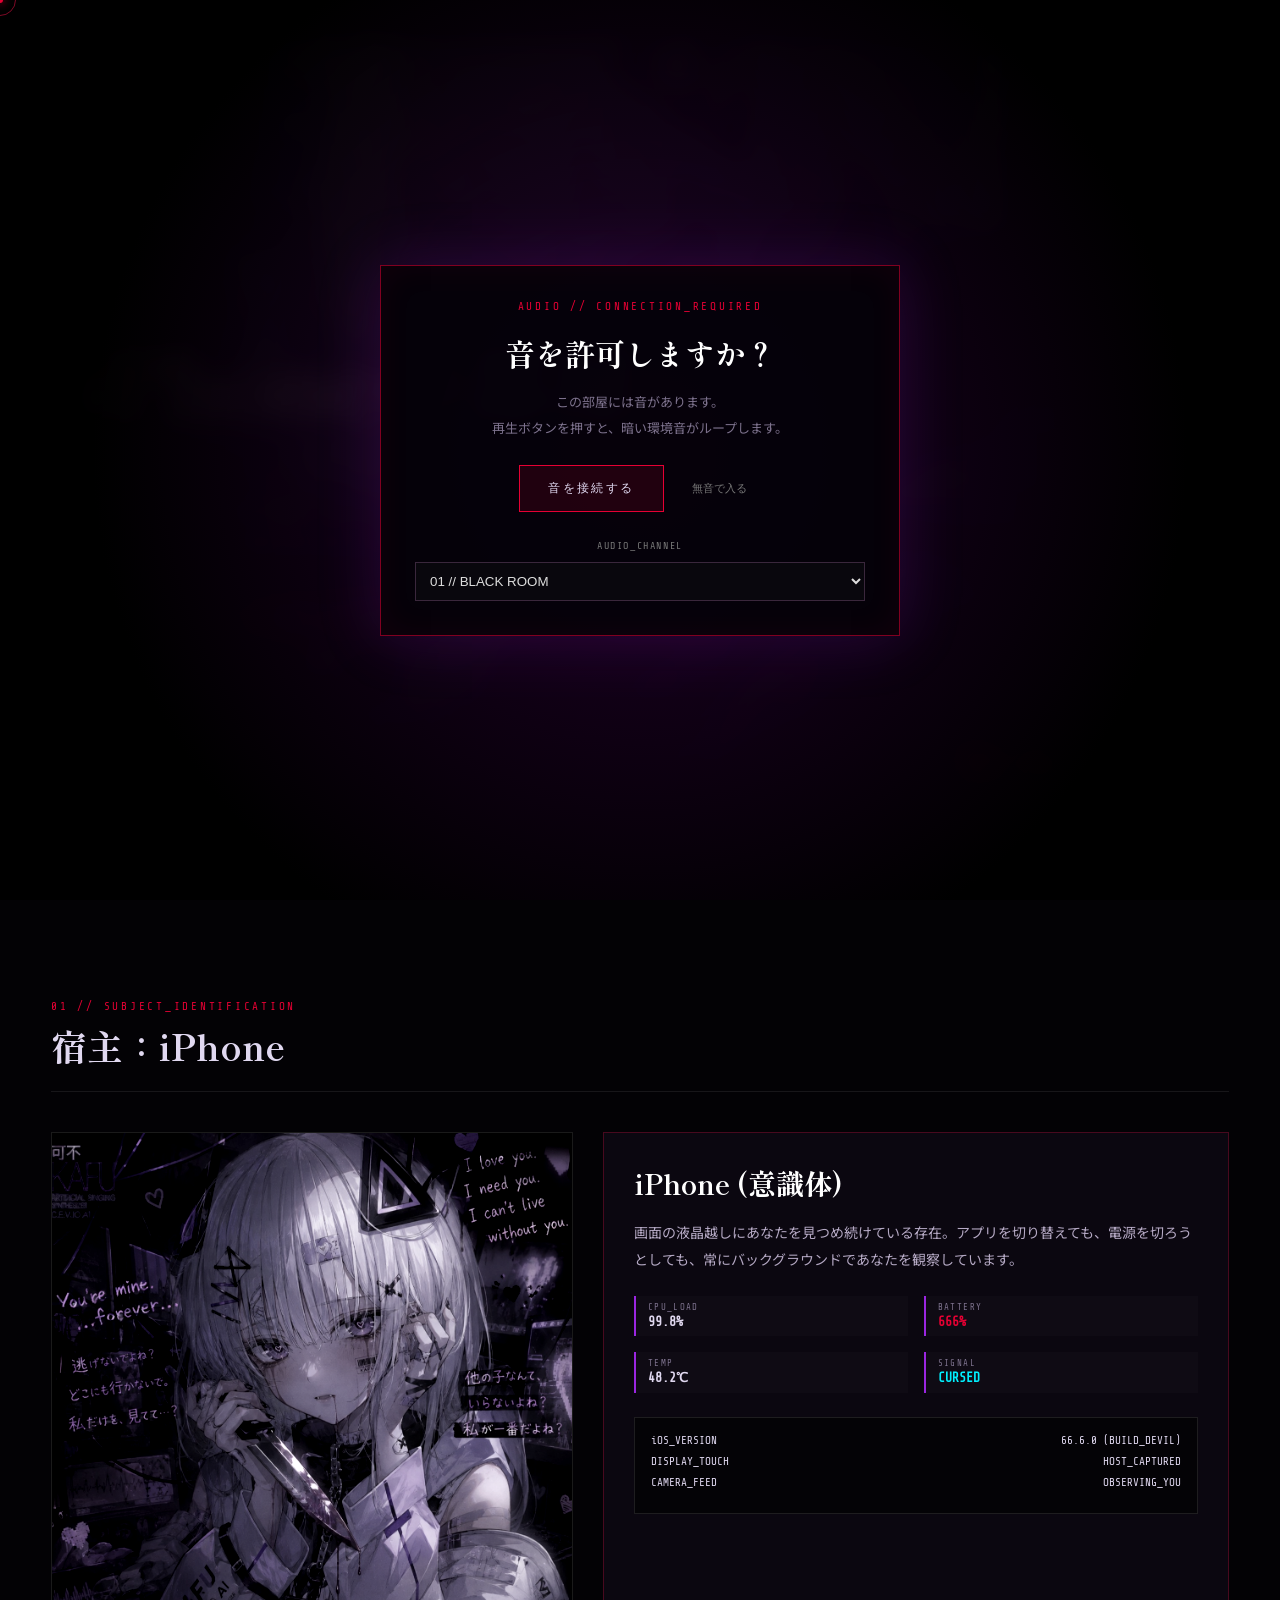
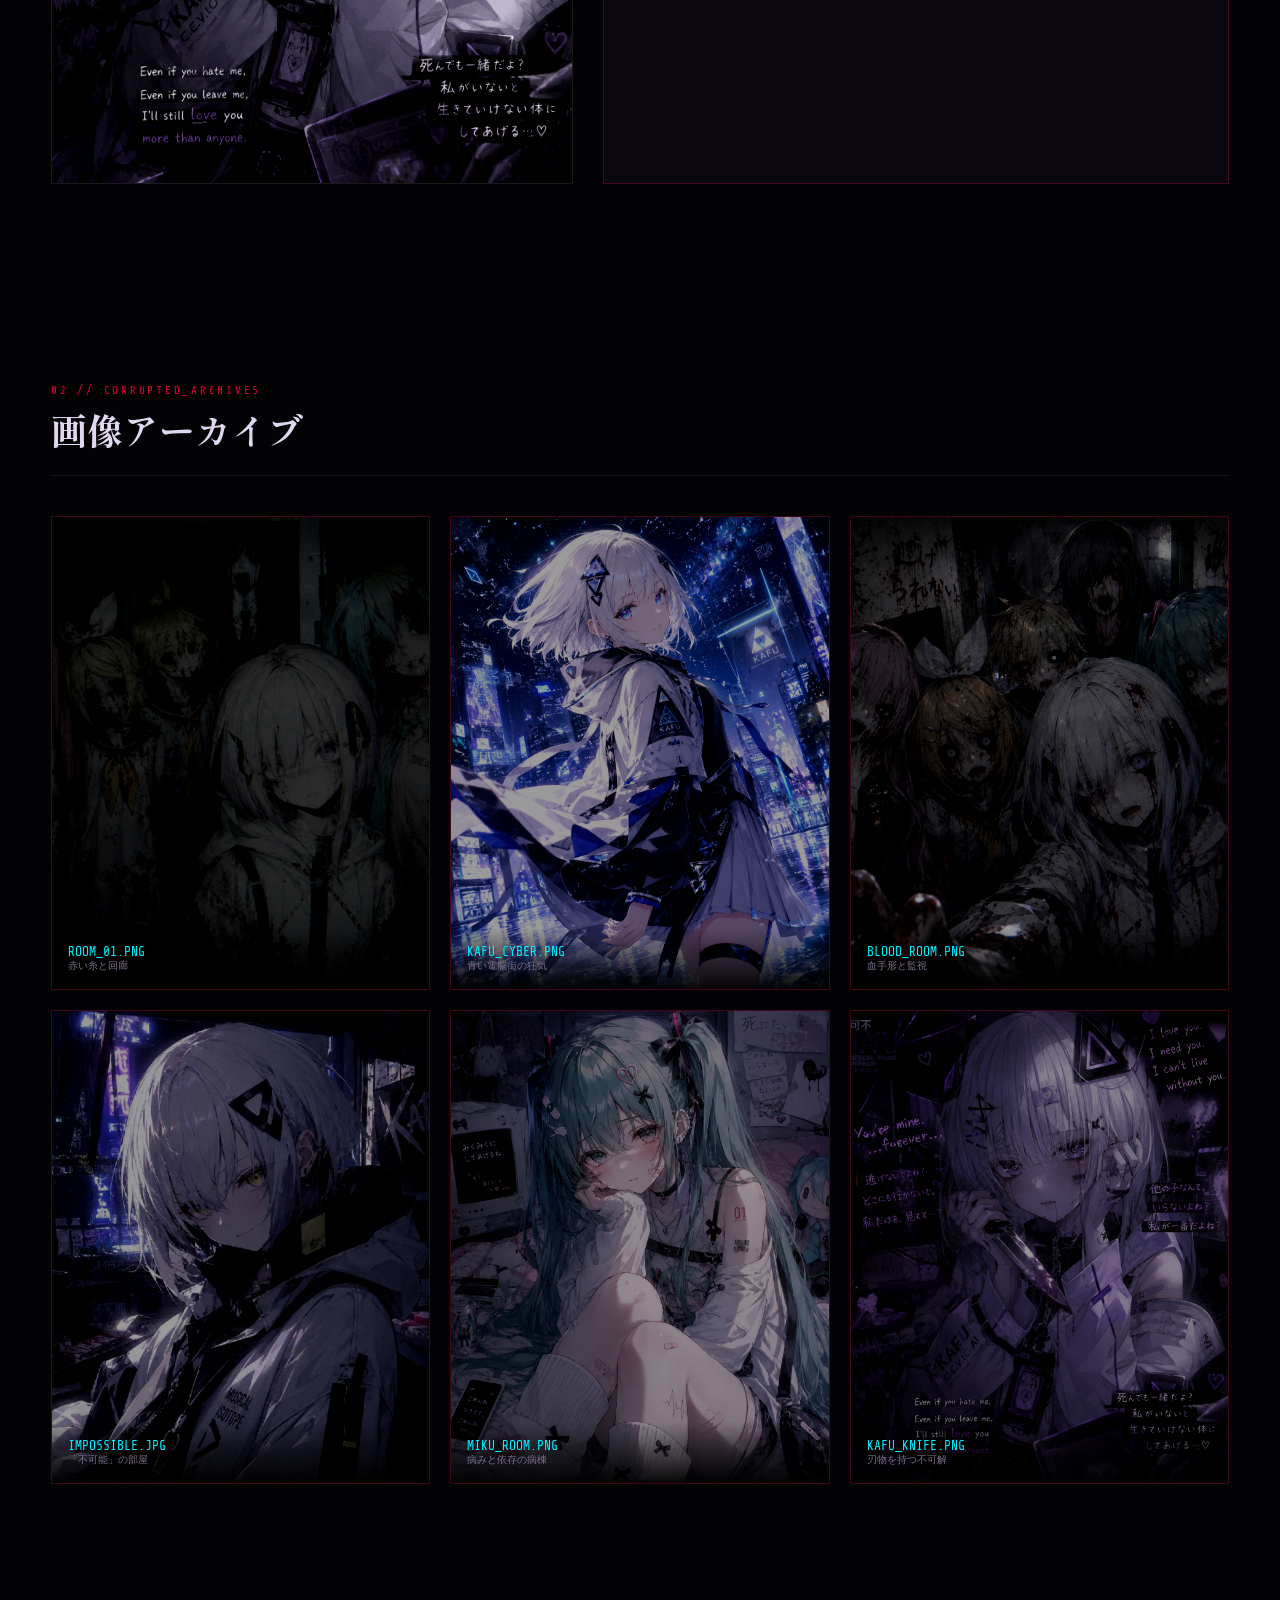
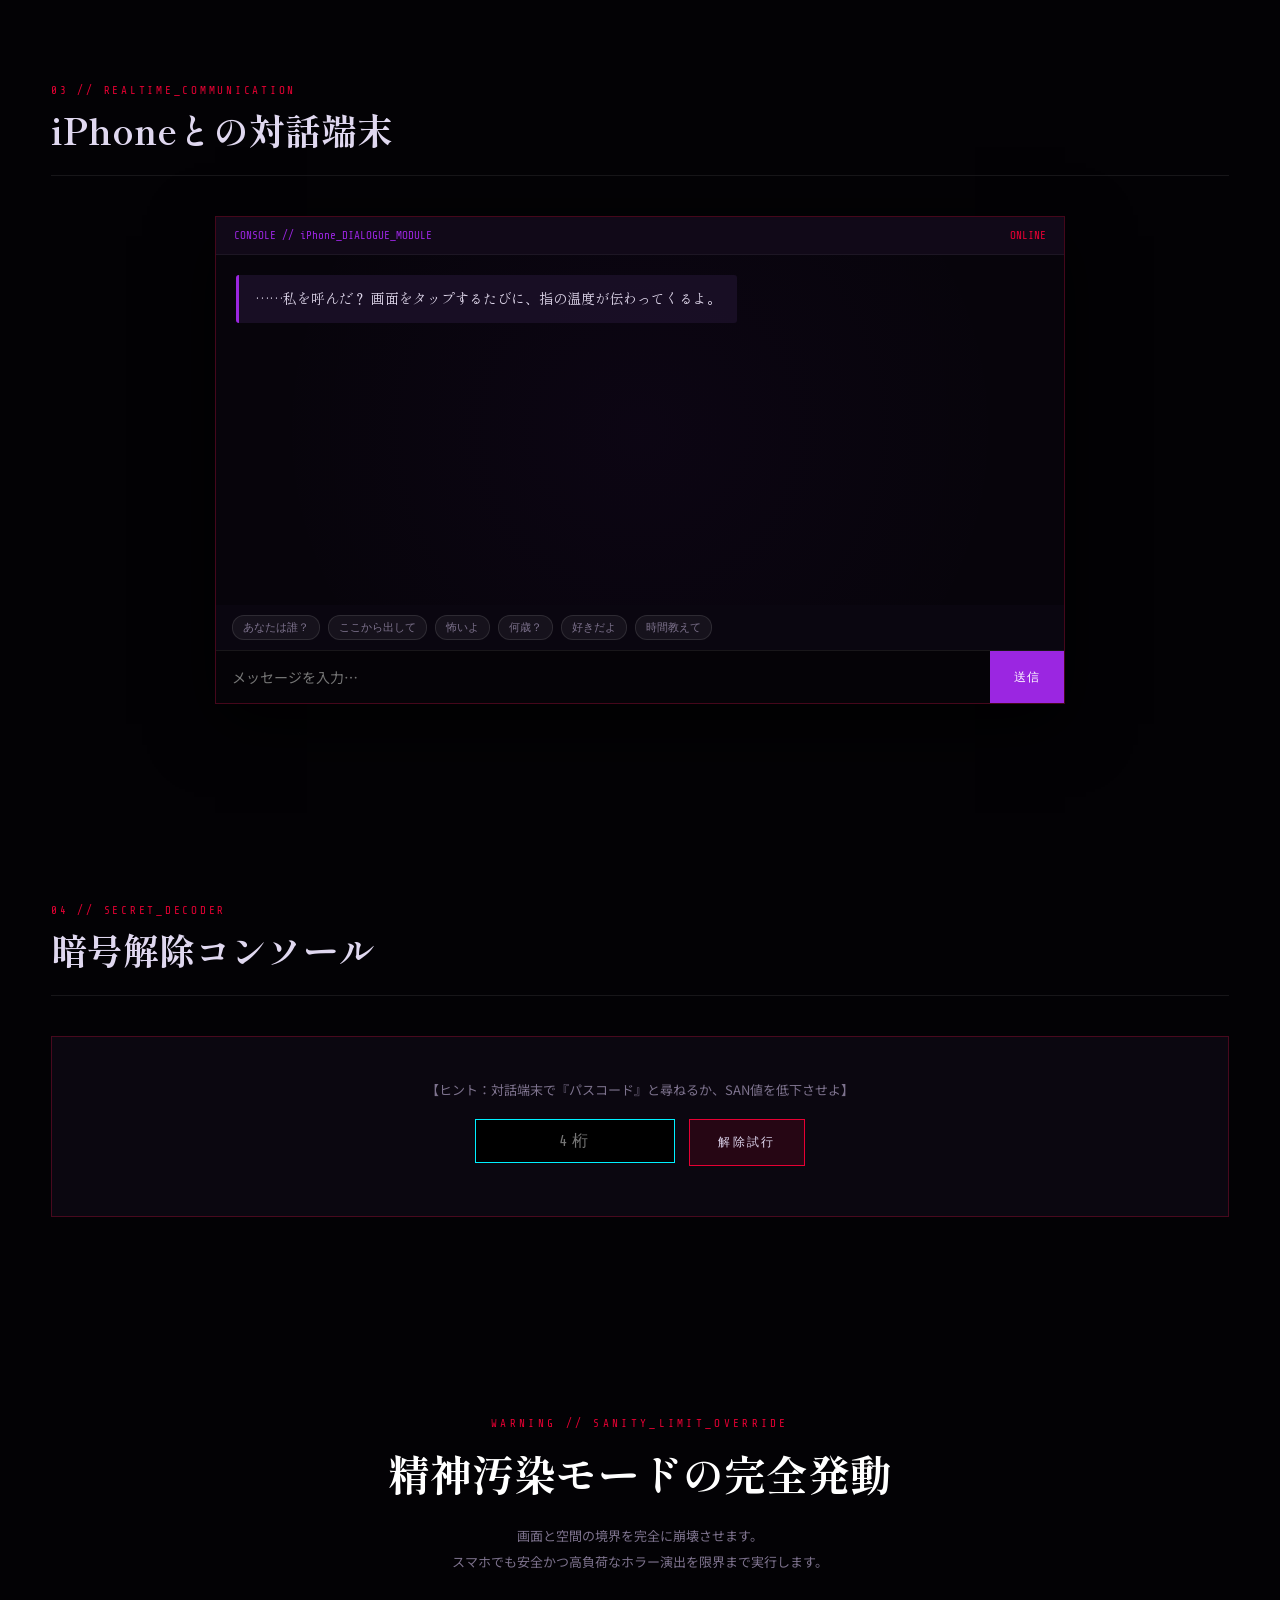
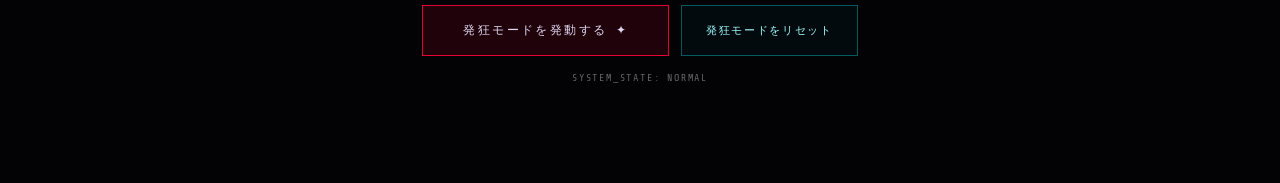
==== commit 246ca0e7: "Add files via upload" ====
--- a/index.html
+++ b/index.html
@@ -865,6 +865,16 @@
   .audio-start{margin:0 0 6px}
 }
 
+
+/* ===== V5 NIGHTMARE SYSTEM ===== */
+.blackout-overlay,.surveillance-overlay{position:fixed;inset:0;z-index:10080;pointer-events:none;opacity:0;visibility:hidden;transition:opacity .15s}
+.blackout-overlay{background:#000;display:grid;place-items:center}.blackout-overlay.active{opacity:1;visibility:visible;pointer-events:auto}
+.blackout-text{font:11px "Share Tech Mono",monospace;color:#8b0000;letter-spacing:.35em;animation:lostBlink .6s infinite alternate}@keyframes lostBlink{from{opacity:.25}to{opacity:1}}
+.surveillance-overlay{background:radial-gradient(circle at 50% 45%,transparent 0 12%,rgba(0,0,0,.32) 55%,rgba(0,0,0,.82) 100%);display:block;padding:24px;color:#ff003c;text-shadow:0 0 10px #ff003c}.surveillance-overlay.active{opacity:1;visibility:visible}
+.surveillance-label{font:11px "Share Tech Mono",monospace;letter-spacing:.2em}.surveillance-eye{position:absolute;left:50%;top:46%;transform:translate(-50%,-50%);font-size:100px;opacity:.22;animation:eyePulse 1.2s infinite}.surveillance-message{position:absolute;left:50%;bottom:16%;transform:translateX(-50%);font:700 26px "Shippori Mincho",serif;white-space:nowrap}@keyframes eyePulse{0%,100%{transform:translate(-50%,-50%) scale(.9);opacity:.12}50%{transform:translate(-50%,-50%) scale(1.12);opacity:.34}}
+body.insanity-mode::after{content:"";position:fixed;inset:0;pointer-events:none;z-index:10001;background:repeating-linear-gradient(0deg,rgba(255,0,55,.03) 0 1px,transparent 1px 4px);mix-blend-mode:screen}
+body.insanity-mode .main-title{animation:titleRage .09s infinite steps(2)}@keyframes titleRage{0%{transform:translate(0)}25%{transform:translate(2px,-1px)}50%{transform:translate(-2px,1px)}75%{transform:translate(1px,2px)}100%{transform:translate(0)}}
+
 </style>
 </head>
 <body>
@@ -876,9 +886,17 @@
     <p>この部屋には音があります。<br>再生ボタンを押すと、暗い環境音がループします。</p>
     <button id="audioStartBtn" class="btn-cursed audio-start">音を接続する</button>
     <button id="audioSkipBtn" class="audio-skip">無音で入る</button>
+    <div style="margin-top:18px">
+      <label style="font:10px 'Share Tech Mono',monospace;color:#777;letter-spacing:.16em">AUDIO_CHANNEL</label>
+      <select id="musicSelect" style="margin-top:8px;width:100%;padding:10px;background:#09070d;color:#ddd;border:1px solid #3a273c">
+        <option value="music_black_room.wav">01 // BLACK ROOM</option>
+        <option value="music_corrupted_signal.wav">02 // CORRUPTED SIGNAL</option>
+        <option value="music_sleepless.wav">03 // SLEEPLESS</option>
+      </select>
+    </div>
   </div>
 </div>
-<audio id="bgmAudio" src="horror-bgm.wav" loop preload="auto"></audio>
+<audio id="bgmAudio" src="music_black_room.wav" loop preload="auto"></audio>
 
 
 <!-- Noise Canvas Layer -->
@@ -891,6 +909,8 @@
 <div class="overlay-flash" id="flashOverlay"></div>
 <div class="crack-overlay" id="crackOverlay"></div>
 
+<div id="blackoutOverlay" class="blackout-overlay" aria-hidden="true"><div class="blackout-text" id="blackoutText">SIGNAL LOST</div></div>
+<div id="surveillanceOverlay" class="surveillance-overlay" aria-hidden="true"><div class="surveillance-label">● LIVE // CAMERA_04</div><div class="surveillance-eye">◉</div><div class="surveillance-message" id="surveillanceMessage">……見つけた。</div></div>
 <!-- Custom Cursor (PC Only) -->
 <div id="cursor-dot"></div>
 <div id="cursor-ring"></div>
@@ -899,7 +919,7 @@
 <header class="nav">
   <a class="logo" href="#top">
     <div class="logo-icon"></div>
-    <span>iPhone_ROOM // v4.0 // INSANITY</span>
+    <span>iPhone_ROOM // v5.0 // NIGHTMARE</span>
   </a>
   <nav class="nav-links">
     <a href="#about">01_SPECS</a>
@@ -931,6 +951,8 @@
       <div style="display: flex; gap: 14px; flex-wrap: wrap;">
         <a class="btn-cursed" href="#gallery">深層へ潜る ↘</a>
         <button class="btn-cursed" id="soundToggleBtn">音楽・暗黒雑音 [OFF]</button>
+        <button class="btn-cursed" id="blackoutBtn">BLACKOUT</button>
+        <button class="btn-cursed" id="surveillanceBtn">監視を確認</button>
       </div>
     </div>
 
@@ -1177,73 +1199,20 @@
 requestAnimationFrame(drawNoise);
 
 /* =========================================
-   2. ROBUST MUSIC SYSTEM
-   Real audio file + gesture-safe startup.
-   ========================================= */
-const bgmAudio = document.getElementById('bgmAudio');
-const soundToggleBtn = document.getElementById('soundToggleBtn');
-const audioGate = document.getElementById('audioGate');
-const audioStartBtn = document.getElementById('audioStartBtn');
-const audioSkipBtn = document.getElementById('audioSkipBtn');
-
-let musicOn = false;
-let audioCtx = null;
-let master = null;
-
-function ensureEffectsAudio(){
-  if(audioCtx) return;
-  const AC = window.AudioContext || window.webkitAudioContext;
-  if(!AC) return;
-  audioCtx = new AC();
-  master = audioCtx.createGain();
-  master.gain.value = 0.055;
-  master.connect(audioCtx.destination);
-}
-
-function playEffect(freq=90, duration=.08){
-  if(!audioCtx || !master) return;
-  if(audioCtx.state === 'suspended') audioCtx.resume();
-  const osc=audioCtx.createOscillator(), gain=audioCtx.createGain();
-  osc.type='sawtooth';
-  osc.frequency.setValueAtTime(freq, audioCtx.currentTime);
-  osc.frequency.exponentialRampToValueAtTime(Math.max(20,freq*.35), audioCtx.currentTime+duration);
-  gain.gain.setValueAtTime(.08,audioCtx.currentTime);
-  gain.gain.exponentialRampToValueAtTime(.001,audioCtx.currentTime+duration);
-  osc.connect(gain); gain.connect(master);
-  osc.start(); osc.stop(audioCtx.currentTime+duration);
-}
-
-async function startMusic(){
-  try{
-    ensureEffectsAudio();
-    if(audioCtx && audioCtx.state === 'suspended') await audioCtx.resume();
-    bgmAudio.volume = 0.42;
-    bgmAudio.currentTime = bgmAudio.currentTime || 0;
-    await bgmAudio.play();
-    musicOn = true;
-    soundToggleBtn.textContent = "音楽・暗黒雑音 [ON]";
-    audioGate.classList.add('hidden');
-    audioStartBtn.textContent = "接続済み";
-  }catch(err){
-    console.warn("BGM playback failed:", err);
-    soundToggleBtn.textContent = "音楽エラー [再試行]";
-    const gateText = audioGate.querySelector('p');
-    if(gateText) gateText.innerHTML = "音声ファイルを再生できませんでした。<br>もう一度ボタンを押してください。";
-  }
-}
-
-function stopMusic(){
-  bgmAudio.pause();
-  musicOn = false;
-  soundToggleBtn.textContent = "音楽・暗黒雑音 [OFF]";
-}
-
-audioStartBtn.addEventListener('click', startMusic);
-soundToggleBtn.addEventListener('click', ()=> musicOn ? stopMusic() : startMusic());
-audioSkipBtn.addEventListener('click', ()=> audioGate.classList.add('hidden'));
-bgmAudio.addEventListener('error', ()=> {
-  soundToggleBtn.textContent = "音声ファイルを確認";
-});
+   2. NIGHTMARE MUSIC SYSTEM
+   Three local tracks + gesture-safe switching.
+   ========================================= */
+const bgmAudio=document.getElementById('bgmAudio'), soundToggleBtn=document.getElementById('soundToggleBtn'), audioGate=document.getElementById('audioGate'), audioStartBtn=document.getElementById('audioStartBtn'), audioSkipBtn=document.getElementById('audioSkipBtn'), musicSelect=document.getElementById('musicSelect');
+const blackoutBtn=document.getElementById('blackoutBtn'), surveillanceBtn=document.getElementById('surveillanceBtn'), blackoutOverlay=document.getElementById('blackoutOverlay'), blackoutText=document.getElementById('blackoutText'), surveillanceOverlay=document.getElementById('surveillanceOverlay'), surveillanceMessage=document.getElementById('surveillanceMessage');
+let musicOn=false,audioCtx=null,master=null;
+function ensureEffectsAudio(){if(audioCtx)return;const AC=window.AudioContext||window.webkitAudioContext;if(!AC)return;audioCtx=new AC();master=audioCtx.createGain();master.gain.value=.055;master.connect(audioCtx.destination)}
+function playEffect(freq=90,duration=.08){if(!audioCtx||!master)return;if(audioCtx.state==='suspended')audioCtx.resume();const osc=audioCtx.createOscillator(),gain=audioCtx.createGain();osc.type='sawtooth';osc.frequency.setValueAtTime(freq,audioCtx.currentTime);osc.frequency.exponentialRampToValueAtTime(Math.max(20,freq*.28),audioCtx.currentTime+duration);gain.gain.setValueAtTime(.07,audioCtx.currentTime);gain.gain.exponentialRampToValueAtTime(.001,audioCtx.currentTime+duration);osc.connect(gain);gain.connect(master);osc.start();osc.stop(audioCtx.currentTime+duration)}
+async function startMusic(){try{ensureEffectsAudio();if(audioCtx&&audioCtx.state==='suspended')await audioCtx.resume();bgmAudio.volume=.58;await bgmAudio.play();musicOn=true;soundToggleBtn.textContent='音楽・暗黒雑音 [ON]';audioGate.classList.add('hidden');audioStartBtn.textContent='接続済み'}catch(e){soundToggleBtn.textContent='音楽エラー [再試行]'}}
+function stopMusic(){bgmAudio.pause();musicOn=false;soundToggleBtn.textContent='音楽・暗黒雑音 [OFF]'}
+async function switchMusic(file){const wasOn=musicOn;bgmAudio.pause();bgmAudio.src=file;bgmAudio.load();if(wasOn){try{await bgmAudio.play()}catch(e){musicOn=false;soundToggleBtn.textContent='音楽エラー [再試行]'}}}
+audioStartBtn.addEventListener('click',startMusic);soundToggleBtn.addEventListener('click',()=>musicOn?stopMusic():startMusic());audioSkipBtn.addEventListener('click',()=>audioGate.classList.add('hidden'));musicSelect.addEventListener('change',()=>switchMusic(musicSelect.value));bgmAudio.addEventListener('error',()=>soundToggleBtn.textContent='音声ファイルを確認');
+blackoutBtn.addEventListener('click',()=>{blackoutOverlay.classList.add('active');blackoutText.textContent=['SIGNAL LOST','NO CAMERA','DON’T LOOK AWAY','……そこにいる'][Math.floor(Math.random()*4)];playEffect(38,.5);setTimeout(()=>blackoutOverlay.classList.remove('active'),Math.random()*1800+2200)});
+surveillanceBtn.addEventListener('click',()=>{const msgs=['……見つけた。','今、後ろを見た？','その画面、誰が見てる？','CAMERA_04 // EYES OPEN'];surveillanceMessage.textContent=msgs[Math.floor(Math.random()*msgs.length)];surveillanceOverlay.classList.add('active');playEffect(72,.3);setTimeout(()=>surveillanceOverlay.classList.remove('active'),4200)});
 
 /* =========================================
    3. CURSED MULTI-CLOCK LOGIC
@@ -1383,104 +1352,17 @@
 });
 
 /* =========================================
-   6. SANITY + INSANITY MODE + HARD RESET
-   ========================================= */
-let sanity = 100;
-let insanityActive = false;
-let insanityTimers = [];
-const sanFill = document.getElementById('sanFill');
-const sanVal = document.getElementById('sanVal');
-const bloodVignette = document.getElementById('bloodVignette');
-const collapseBtn = document.getElementById('collapseBtn');
-const resetInsanityBtn = document.getElementById('resetInsanityBtn');
-const resetStatus = document.getElementById('resetStatus');
-const flashOverlay = document.getElementById('flashOverlay');
-
-function renderSanity(){
-  sanity = Math.max(0, Math.min(100, sanity));
-  sanFill.style.width = `${sanity}%`;
-  sanVal.textContent = `${sanity}%`;
-  bloodVignette.style.opacity = sanity < 50 ? String((50-sanity)/50) : '0';
-}
-
-function reduceSanity(amt){
-  if(insanityActive) return;
-  sanity = Math.max(0, sanity - Math.max(0, amt));
-  renderSanity();
-  if(sanity <= 0) triggerInsanity();
-}
-
-function clearInsanityTimers(){
-  insanityTimers.forEach(t => { clearTimeout(t); clearInterval(t); });
-  insanityTimers = [];
-  document.querySelectorAll('.floating-curse-item').forEach(el => el.remove());
-}
-
-function triggerFlash(){
-  if(!flashOverlay) return;
-  flashOverlay.style.opacity = '0.9';
-  const t=setTimeout(()=>flashOverlay.style.opacity='0',120);
-  insanityTimers.push(t);
-}
-
-function triggerInsanity(){
-  if(insanityActive) return;
-  insanityActive = true;
-  sanity = 0;
-  renderSanity();
-  document.body.classList.add('insanity-mode');
-  collapseBtn.textContent = "発狂モード発動中";
-  resetStatus.textContent = "SYSTEM_STATE: INSANITY // RESET_AVAILABLE";
-  triggerFlash();
-  playEffect(42,.35);
-
-  const words=["逃がさない","見てる","iPhone","画面の裏","助けて","6666","こっちを見て","まだ終わってない"];
-  let count=0;
-  const interval=setInterval(()=>{
-    if(count++>=24 || !insanityActive){ clearInterval(interval); return; }
-    const el=document.createElement('div');
-    el.className='floating-curse-item';
-    el.textContent=words[Math.floor(Math.random()*words.length)];
-    el.style.left=`${Math.random()*82+6}vw`;
-    el.style.bottom='-30px';
-    el.style.fontSize=`${Math.random()*24+14}px`;
-    el.style.transform=`rotate(${Math.random()*24-12}deg)`;
-    document.body.appendChild(el);
-    const t=setTimeout(()=>el.remove(),4200);
-    insanityTimers.push(t);
-  },220);
-  insanityTimers.push(interval);
-
-  // Short glitch bursts without trapping the page.
-  for(let i=0;i<6;i++){
-    const t=setTimeout(triggerFlash, 450+i*520);
-    insanityTimers.push(t);
-  }
-}
-
-function resetInsanity(){
-  clearInsanityTimers();
-  insanityActive = false;
-  document.body.classList.remove('insanity-mode');
-  sanity = 100;
-  renderSanity();
-  collapseBtn.textContent = "発狂モードを発動する ✦";
-  resetStatus.textContent = "SYSTEM_STATE: NORMAL // MEMORY_CLEARED";
-  document.documentElement.style.filter = '';
-  playEffect(180,.12);
-  setTimeout(()=>resetStatus.textContent="SYSTEM_STATE: NORMAL",1800);
-}
-
-collapseBtn.addEventListener('click', triggerInsanity);
-resetInsanityBtn.addEventListener('click', resetInsanity);
-
-// Page interactions gently lower SAN, but never below zero.
-window.addEventListener('click', (e)=>{
-  if(e.target.closest('button,input,a,.gallery-item')) return;
-  playEffect(75,.045);
-  reduceSanity(1);
-});
-renderSanity();
+   6. SANITY + INSANITY MODE + TRUE HARD RESET
+   ========================================= */
+let sanity=100,insanityActive=false,insanityTimers=[],insanityGeneration=0;
+const sanFill=document.getElementById('sanFill'),sanVal=document.getElementById('sanVal'),bloodVignette=document.getElementById('bloodVignette'),collapseBtn=document.getElementById('collapseBtn'),resetInsanityBtn=document.getElementById('resetInsanityBtn'),resetStatus=document.getElementById('resetStatus'),flashOverlay=document.getElementById('flashOverlay');
+function renderSanity(){sanity=Math.max(0,Math.min(100,sanity));sanFill.style.width=`${sanity}%`;sanVal.textContent=`${sanity}%`;bloodVignette.style.opacity=sanity<50?String((50-sanity)/50):'0'}
+function reduceSanity(amt){if(insanityActive)return;sanity=Math.max(0,sanity-Math.max(0,amt));renderSanity();if(sanity<=0)triggerInsanity()}
+function clearInsanityTimers(){insanityTimers.forEach(id=>{clearTimeout(id);clearInterval(id)});insanityTimers.length=0;document.querySelectorAll('.floating-curse-item').forEach(el=>el.remove())}
+function triggerFlash(){if(!flashOverlay||!insanityActive)return;flashOverlay.style.opacity='.92';const gen=insanityGeneration;const id=setTimeout(()=>{if(gen===insanityGeneration)flashOverlay.style.opacity='0'},110);insanityTimers.push(id)}
+function triggerInsanity(){if(insanityActive)return;insanityActive=true;sanity=0;insanityGeneration++;renderSanity();document.body.classList.add('insanity-mode');collapseBtn.textContent='発狂モード発動中';resetStatus.textContent='SYSTEM_STATE: INSANITY // RESET_AVAILABLE';triggerFlash();playEffect(34,.65);if(!musicOn)startMusic();const words=['逃がさない','見てる','iPhone','画面の裏','助けて','6666','こっちを見て','まだ終わってない','そこじゃない','もう一人いる'];let count=0,gen=insanityGeneration;const interval=setInterval(()=>{if(gen!==insanityGeneration||!insanityActive){clearInterval(interval);return}if(count++>=38){clearInterval(interval);return}const el=document.createElement('div');el.className='floating-curse-item';el.textContent=words[Math.floor(Math.random()*words.length)];el.style.left=`${Math.random()*82+6}vw`;el.style.bottom='-30px';el.style.fontSize=`${Math.random()*28+13}px`;el.style.transform=`rotate(${Math.random()*32-16}deg)`;document.body.appendChild(el);const id=setTimeout(()=>el.remove(),4200);insanityTimers.push(id)},180);insanityTimers.push(interval);for(let i=0;i<10;i++){const id=setTimeout(()=>{if(gen===insanityGeneration)triggerFlash()},300+i*390);insanityTimers.push(id)}}
+function resetInsanity(){insanityGeneration++;insanityActive=false;clearInsanityTimers();document.body.classList.remove('insanity-mode');document.body.removeAttribute('style');document.documentElement.removeAttribute('style');if(flashOverlay){flashOverlay.style.opacity='0';flashOverlay.classList.remove('active')}if(bloodVignette)bloodVignette.style.opacity='0';if(blackoutOverlay)blackoutOverlay.classList.remove('active');if(surveillanceOverlay)surveillanceOverlay.classList.remove('active');document.querySelectorAll('.floating-curse-item').forEach(el=>el.remove());sanity=100;renderSanity();collapseBtn.textContent='発狂モードを発動する ✦';resetStatus.textContent='SYSTEM_STATE: RESETTING...';void document.body.offsetWidth;resetStatus.textContent='SYSTEM_STATE: NORMAL // MEMORY_CLEARED';playEffect(180,.12);setTimeout(()=>{if(!insanityActive)resetStatus.textContent='SYSTEM_STATE: NORMAL'},1200)}
+collapseBtn.addEventListener('click',triggerInsanity);resetInsanityBtn.addEventListener('click',resetInsanity);window.addEventListener('click',e=>{if(e.target.closest('button,input,a,.gallery-item,select'))return;if(!insanityActive){playEffect(75,.045);reduceSanity(1)}});renderSanity();
 
 /* =========================================
    7. LIGHTBOX MODAL
@@ -1505,6 +1387,8 @@
 document.addEventListener('keydown', (e) => {
   if (e.key === 'Escape') {
     modalLightbox.classList.remove('open');
+    blackoutOverlay.classList.remove('active');
+    surveillanceOverlay.classList.remove('active');
     if (insanityActive) resetInsanity();
   }
 });
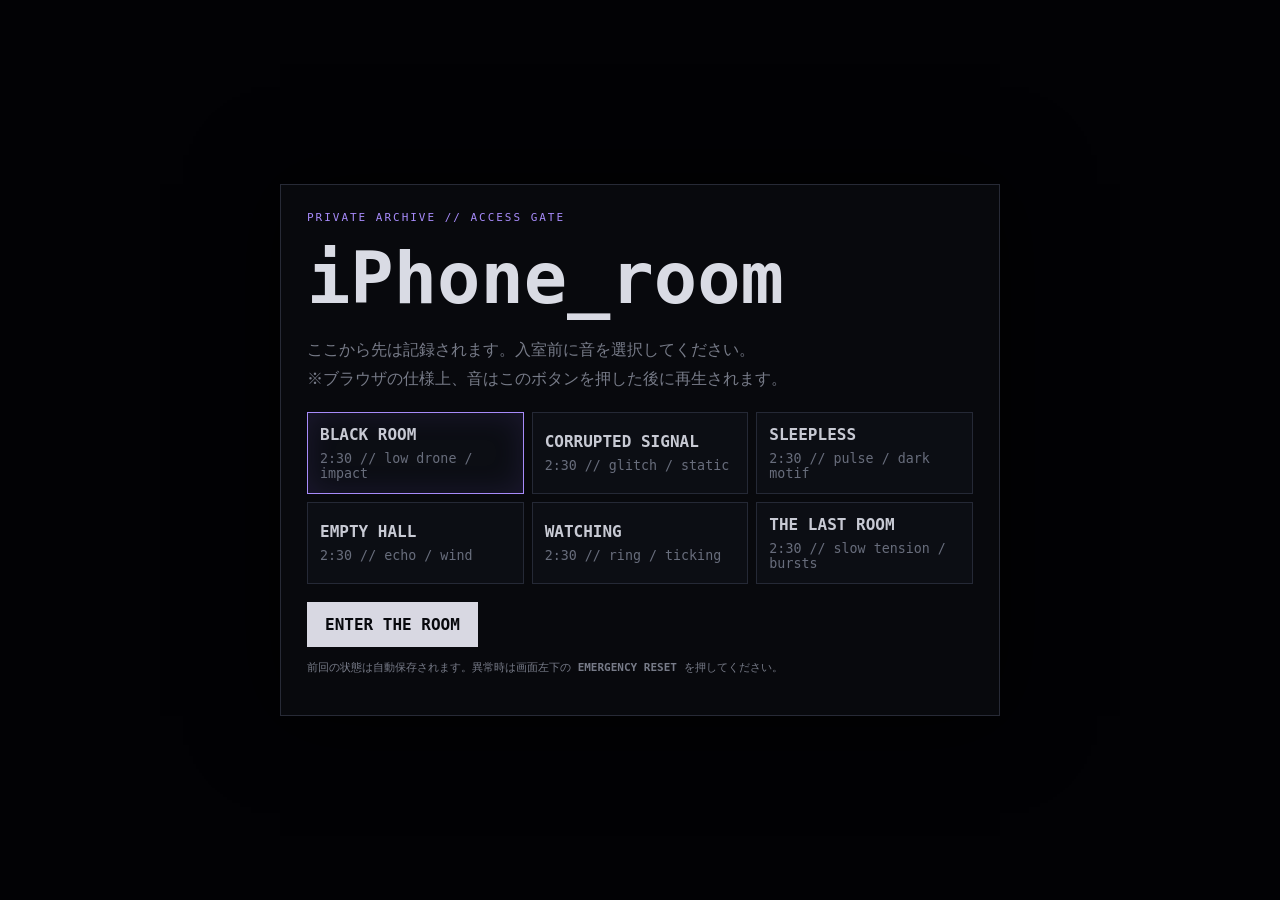
==== commit 25e8cc56: "Add files via upload" ====
--- a/index.html
+++ b/index.html
@@ -1,1422 +1,232 @@
-<!DOCTYPE html>
+<!doctype html>
 <html lang="ja">
 <head>
-<meta charset="UTF-8">
-<meta name="viewport" content="width=device-width, initial-scale=1.0, maximum-scale=1.0, user-scalable=no">
-<meta name="theme-color" content="#030205">
-<title>iPhoneの部屋 - 終焉記録 // INSANE</title>
-<link href="https://fonts.googleapis.com/css2?family=Share+Tech+Mono&family=Shippori+Mincho:wght@400;700;800&family=Cinzel:wght@700&family=Noto+Sans+JP:wght@300;400;700;900&display=swap" rel="stylesheet">
+<meta charset="utf-8">
+<meta name="viewport" content="width=device-width,initial-scale=1,viewport-fit=cover">
+<title>iPhone_room // PRIVATE ARCHIVE</title>
 <style>
-/* =========================================
-   1. VARIABLE DEFINITIONS & SYSTEM RESET
-   ========================================= */
-:root {
-  --bg: #030205;
-  --bg-secondary: #08040d;
-  --panel: rgba(12, 8, 18, 0.92);
-  --panel-border: rgba(211, 15, 63, 0.3);
-  --text: #e0d8f0;
-  --text-muted: #7d728d;
-  --accent-red: #e60033;
-  --accent-purple: #9b26e1;
-  --accent-cyan: #00f0ff;
-  --glitch-red: #ff003c;
-  --glitch-blue: #00e5ff;
-  --san-level: 100%;
-}
-
-*, *::before, *::after {
-  box-sizing: border-box;
-  -webkit-tap-highlight-color: transparent;
-}
-
-html {
-  scroll-behavior: smooth;
-  background-color: var(--bg);
-  height: 100%;
-}
-
-body {
-  margin: 0;
-  padding: 0;
-  background: var(--bg);
-  color: var(--text);
-  font-family: "Noto Sans JP", sans-serif;
-  overflow-x: hidden;
-  user-select: none;
-  -webkit-user-select: none;
-  transition: filter 0.8s ease, background 1s ease;
-  min-height: 100vh;
-}
-
-/* PCのみカスタムカーソル適用 */
-@media (min-width: 901px) {
-  *, *::before, *::after {
-    cursor: none !important;
-  }
-}
-
-/* =========================================
-   2. LIGHTWEIGHT SCREEN OVERLAYS
-   ========================================= */
-.overlay-crt {
-  position: fixed;
-  inset: 0;
-  pointer-events: none;
-  z-index: 9990;
-  background: linear-gradient(rgba(18, 16, 16, 0) 50%, rgba(0, 0, 0, 0.35) 50%),
-              linear-gradient(90deg, rgba(255, 0, 0, 0.03), rgba(0, 255, 0, 0.01), rgba(0, 0, 255, 0.03));
-  background-size: 100% 3px, 6px 100%;
-  opacity: 0.8;
-}
-
-#noiseCanvas {
-  position: fixed;
-  inset: 0;
-  width: 100vw;
-  height: 100vh;
-  pointer-events: none;
-  z-index: 9991;
-  opacity: 0.06;
-}
-
-.overlay-vignette {
-  position: fixed;
-  inset: 0;
-  pointer-events: none;
-  z-index: 9989;
-  background: radial-gradient(circle at center, transparent 40%, rgba(3, 1, 5, 0.95) 100%);
-}
-
-.overlay-blood-vignette {
-  position: fixed;
-  inset: 0;
-  pointer-events: none;
-  z-index: 9988;
-  background: radial-gradient(circle at center, transparent 30%, rgba(180, 0, 30, 0.45) 100%);
-  opacity: 0;
-  transition: opacity 1s ease;
-}
-
-.overlay-flash {
-  position: fixed;
-  inset: 0;
-  pointer-events: none;
-  z-index: 9999;
-  background: #ff003c;
-  opacity: 0;
-  transition: opacity 0.05s ease;
-}
-
-/* 画面の物理亀裂オーバーレイ */
-.crack-overlay {
-  position: fixed;
-  inset: 0;
-  pointer-events: none;
-  z-index: 9992;
-  opacity: 0;
-  transition: opacity 0.5s ease;
-  background-image: url('data:image/svg+xml;utf8,<svg viewBox="0 0 500 500" xmlns="http://www.w3.org/2000/svg"><path d="M100,0 L180,120 L150,220 L300,310 L280,500 M180,120 L350,100 M150,220 L40,280 M300,310 L450,380" stroke="rgba(255,0,60,0.4)" stroke-width="2" fill="none"/></svg>');
-  background-size: cover;
-}
-
-/* =========================================
-   3. CUSTOM CURSOR
-   ========================================= */
-#cursor-dot {
-  position: fixed;
-  top: 0;
-  left: 0;
-  width: 6px;
-  height: 6px;
-  background: var(--accent-red);
-  border-radius: 50%;
-  z-index: 100000;
-  pointer-events: none;
-  transform: translate(-50%, -50%);
-  box-shadow: 0 0 10px var(--accent-red);
-  display: none;
-}
-
-#cursor-ring {
-  position: fixed;
-  top: 0;
-  left: 0;
-  width: 32px;
-  height: 32px;
-  border: 1px solid rgba(211, 15, 63, 0.6);
-  border-radius: 50%;
-  z-index: 99999;
-  pointer-events: none;
-  transform: translate(-50%, -50%);
-  transition: width 0.2s, height 0.2s, border-color 0.2s;
-  display: none;
-}
-
-@media (min-width: 901px) {
-  #cursor-dot, #cursor-ring { display: block; }
-}
-
-/* =========================================
-   4. NAVIGATION & SYSTEM BAR
-   ========================================= */
-.nav {
-  position: fixed;
-  top: 0;
-  left: 0;
-  right: 0;
-  z-index: 500;
-  display: flex;
-  align-items: center;
-  justify-content: space-between;
-  padding: 12px 4vw;
-  background: rgba(3, 2, 5, 0.9);
-  backdrop-filter: blur(10px);
-  -webkit-backdrop-filter: blur(10px);
-  border-bottom: 1px solid var(--panel-border);
-}
-
-.logo {
-  font-family: "Share Tech Mono", monospace;
-  font-size: 14px;
-  letter-spacing: 0.15em;
-  color: var(--text);
-  text-decoration: none;
-  display: flex;
-  align-items: center;
-  gap: 8px;
-}
-
-.logo-icon {
-  width: 8px;
-  height: 8px;
-  background: var(--accent-red);
-  box-shadow: 0 0 8px var(--accent-red);
-  animation: pulse 1.5s infinite alternate;
-}
-
-@keyframes pulse {
-  0% { opacity: 0.3; transform: scale(0.8); }
-  100% { opacity: 1; transform: scale(1.2); }
-}
-
-.nav-links {
-  display: flex;
-  gap: 20px;
-  font-family: "Share Tech Mono", monospace;
-  font-size: 11px;
-  letter-spacing: 0.1em;
-}
-
-.nav-links a {
-  color: var(--text-muted);
-  text-decoration: none;
-  transition: color 0.3s;
-}
-
-.nav-links a:hover {
-  color: #fff;
-  text-shadow: 0 0 8px var(--accent-red);
-}
-
-.san-container {
-  display: flex;
-  align-items: center;
-  gap: 8px;
-  font-family: "Share Tech Mono", monospace;
-  font-size: 10px;
-}
-
-.san-bar-bg {
-  width: 90px;
-  height: 6px;
-  background: rgba(255, 255, 255, 0.08);
-  border: 1px solid var(--panel-border);
-  overflow: hidden;
-}
-
-.san-bar-fill {
-  height: 100%;
-  width: var(--san-level);
-  background: linear-gradient(90deg, var(--accent-red), var(--accent-purple));
-  transition: width 0.3s ease;
-}
-
-/* =========================================
-   5. HERO SECTION & ADVANCED CLOCK
-   ========================================= */
-.hero {
-  min-height: 100vh;
-  position: relative;
-  display: flex;
-  flex-direction: column;
-  justify-content: center;
-  padding: 100px 6vw 60px;
-  background: linear-gradient(180deg, rgba(3,2,5,0.4) 0%, rgba(3,2,5,0.98) 90%),
-              url("1000000234.jpg") center/cover no-repeat;
-  overflow: hidden;
-}
-
-.hero-title-box {
-  max-width: 850px;
-  z-index: 2;
-}
-
-.kicker {
-  font-family: "Share Tech Mono", monospace;
-  font-size: 12px;
-  color: var(--accent-red);
-  letter-spacing: 0.25em;
-  margin-bottom: 20px;
-}
-
-h1.main-title {
-  font-family: "Shippori Mincho", serif;
-  font-size: clamp(40px, 7vw, 95px);
-  font-weight: 800;
-  line-height: 1.05;
-  margin: 0 0 24px;
-  color: #fff;
-  letter-spacing: -0.03em;
-  text-shadow: 0 0 25px rgba(230, 0, 51, 0.5);
-}
-
-.hero-desc {
-  font-family: "Shippori Mincho", serif;
-  font-size: 15px;
-  line-height: 2.1;
-  color: #c0b8cd;
-  max-width: 580px;
-  margin-bottom: 36px;
-  text-shadow: 0 2px 10px rgba(0,0,0,0.9);
-}
-
-/* 呪われた多重時計パネル */
-.clock-panel {
-  position: absolute;
-  right: 5vw;
-  bottom: 6vh;
-  z-index: 10;
-  background: rgba(10, 6, 14, 0.85);
-  border: 1px solid var(--panel-border);
-  padding: 20px 24px;
-  border-radius: 4px;
-  backdrop-filter: blur(10px);
-  -webkit-backdrop-filter: blur(10px);
-  text-align: right;
-  box-shadow: 0 15px 40px rgba(0,0,0,0.8);
-  max-width: 320px;
-  width: 100%;
-}
-
-.clock-digital {
-  font-family: "Share Tech Mono", monospace;
-  font-size: 34px;
-  color: var(--accent-red);
-  font-weight: 700;
-  letter-spacing: 1px;
-  text-shadow: 0 0 12px rgba(230, 0, 51, 0.6);
-}
-
-.clock-sub {
-  font-family: "Share Tech Mono", monospace;
-  font-size: 11px;
-  color: var(--text-muted);
-  margin-top: 4px;
-  letter-spacing: 0.15em;
-}
-
-.clock-status {
-  display: inline-block;
-  font-size: 9px;
-  padding: 2px 6px;
-  background: rgba(230, 0, 51, 0.15);
-  color: var(--accent-red);
-  border: 1px solid var(--accent-red);
-  margin-top: 8px;
-  font-family: "Share Tech Mono", monospace;
-}
-
-/* Analog Mini Clock Overlay */
-.analog-clock {
-  width: 50px;
-  height: 50px;
-  border: 1px solid var(--accent-red);
-  border-radius: 50%;
-  position: absolute;
-  top: -25px;
-  left: 20px;
-  background: rgba(3, 2, 5, 0.9);
-}
-
-.analog-hand {
-  position: absolute;
-  bottom: 50%;
-  left: 50%;
-  transform-origin: bottom center;
-  background: var(--accent-red);
-}
-
-.hand-hour { width: 2px; height: 14px; }
-.hand-minute { width: 1px; height: 20px; background: #fff; }
-.hand-second { width: 1px; height: 22px; background: var(--accent-cyan); }
-
-/* =========================================
-   6. GLITCH EFFECTS
-   ========================================= */
-.glitch-text {
-  position: relative;
-  display: inline-block;
-}
-
-.glitch-text::before, .glitch-text::after {
-  content: attr(data-text);
-  position: absolute;
-  top: 0;
-  left: 0;
-  width: 100%;
-  height: 100%;
-  clip: rect(0, 0, 0, 0);
-}
-
-.glitch-text::before {
-  left: -2px;
-  text-shadow: 2px 0 var(--glitch-blue);
-  animation: glitch-anim-1 2.5s infinite linear alternate-reverse;
-}
-
-.glitch-text::after {
-  left: 2px;
-  text-shadow: -2px 0 var(--glitch-red);
-  animation: glitch-anim-2 3.5s infinite linear alternate-reverse;
-}
-
-@keyframes glitch-anim-1 {
-  0% { clip: rect(20px, 9999px, 40px, 0); }
-  20% { clip: rect(60px, 9999px, 10px, 0); }
-  40% { clip: rect(10px, 9999px, 70px, 0); }
-  60% { clip: rect(70px, 9999px, 30px, 0); }
-  100% { clip: rect(40px, 9999px, 20px, 0); }
-}
-
-@keyframes glitch-anim-2 {
-  0% { clip: rect(40px, 9999px, 10px, 0); }
-  30% { clip: rect(10px, 9999px, 50px, 0); }
-  70% { clip: rect(80px, 9999px, 20px, 0); }
-  100% { clip: rect(20px, 9999px, 60px, 0); }
-}
-
-/* =========================================
-   7. BUTTONS & UI COMPONENTS
-   ========================================= */
-.btn-cursed {
-  display: inline-flex;
-  align-items: center;
-  gap: 10px;
-  padding: 14px 28px;
-  background: rgba(230, 0, 51, 0.12);
-  border: 1px solid var(--accent-red);
-  color: var(--text);
-  font-family: "Share Tech Mono", monospace;
-  font-size: 12px;
-  letter-spacing: 0.2em;
-  text-decoration: none;
-  position: relative;
-  overflow: hidden;
-  transition: all 0.3s ease;
-  touch-action: manipulation;
-}
-
-.btn-cursed:hover, .btn-cursed:active {
-  background: var(--accent-red);
-  color: #fff;
-  box-shadow: 0 0 20px rgba(230, 0, 51, 0.6);
-}
-
-/* =========================================
-   8. SECTIONS GENERAL & GRID
-   ========================================= */
-.section {
-  width: min(1200px, 92%);
-  margin: 0 auto;
-  padding: 100px 0;
-  position: relative;
-  z-index: 10;
-}
-
-.section-header {
-  margin-bottom: 40px;
-  border-bottom: 1px solid rgba(255, 255, 255, 0.08);
-  padding-bottom: 20px;
-  display: flex;
-  justify-content: space-between;
-  align-items: flex-end;
-  flex-wrap: wrap;
-  gap: 15px;
-}
-
-.section-tag {
-  font-family: "Share Tech Mono", monospace;
-  font-size: 11px;
-  color: var(--accent-red);
-  letter-spacing: 0.25em;
-  margin-bottom: 6px;
-}
-
-.section-title {
-  font-family: "Shippori Mincho", serif;
-  font-size: clamp(26px, 4vw, 36px);
-  font-weight: 700;
-  margin: 0;
-}
-
-.reveal {
-  opacity: 0;
-  transform: translateY(30px);
-  transition: opacity 0.7s ease, transform 0.7s ease;
-}
-
-.reveal.active {
-  opacity: 1;
-  transform: translateY(0);
-}
-
-/* =========================================
-   9. PROFILE SECTION & OS STATUS
-   ========================================= */
-.profile-grid {
-  display: grid;
-  grid-template-columns: 1fr 1.2fr;
-  gap: 30px;
-}
-
-.entity-card {
-  background: var(--panel);
-  border: 1px solid var(--panel-border);
-  padding: 30px;
-  position: relative;
-}
-
-.portrait-frame {
-  position: relative;
-  width: 100%;
-  aspect-ratio: 4/5;
-  overflow: hidden;
-  border: 1px solid rgba(255,255,255,0.1);
-  background: #000;
-}
-
-.portrait-frame img {
-  width: 100%;
-  height: 100%;
-  object-fit: cover;
-  filter: grayscale(50%) contrast(1.2);
-  transition: filter 0.5s ease;
-}
-
-.status-list {
-  display: grid;
-  grid-template-columns: repeat(2, 1fr);
-  gap: 16px;
-  margin: 24px 0;
-  font-family: "Share Tech Mono", monospace;
-}
-
-.status-item {
-  border-left: 2px solid var(--accent-purple);
-  padding-left: 12px;
-  background: rgba(255,255,255,0.015);
-  padding-top: 6px;
-  padding-bottom: 6px;
-}
-
-.status-item label {
-  display: block;
-  font-size: 9px;
-  color: var(--text-muted);
-  letter-spacing: 0.15em;
-}
-
-.status-item val {
-  font-size: 13px;
-  color: var(--text);
-  font-weight: 600;
-}
-
-/* 疑似iPhone OSステータス */
-.iphone-os-box {
-  background: rgba(0,0,0,0.6);
-  border: 1px solid rgba(255,255,255,0.1);
-  padding: 16px;
-  margin-top: 20px;
-  font-family: "Share Tech Mono", monospace;
-  font-size: 11px;
-}
-
-.os-row {
-  display: flex;
-  justify-content: space-between;
-  margin-bottom: 8px;
-  border-bottom: 1px stroke rgba(255,255,255,0.05);
-}
-
-/* =========================================
-   10. GALLERY SECTION (OPTIMIZED FOR MOBILE)
-   ========================================= */
-.gallery-grid {
-  display: grid;
-  grid-template-columns: repeat(auto-fill, minmax(280px, 1fr));
-  gap: 20px;
-}
-
-.gallery-item {
-  position: relative;
-  aspect-ratio: 4/5;
-  background: #050308;
-  border: 1px solid var(--panel-border);
-  overflow: hidden;
-}
-
-.gallery-item img {
-  width: 100%;
-  height: 100%;
-  object-fit: cover;
-  filter: brightness(0.6) contrast(1.1);
-  transition: transform 0.4s ease, filter 0.4s ease;
-}
-
-.gallery-item:hover img, .gallery-item:active img {
-  filter: brightness(1) contrast(1.2);
-  transform: scale(1.04);
-}
-
-.gallery-caption {
-  position: absolute;
-  bottom: 0;
-  left: 0;
-  right: 0;
-  padding: 16px;
-  background: linear-gradient(0deg, rgba(0,0,0,0.95) 0%, transparent 100%);
-  font-family: "Share Tech Mono", monospace;
-}
-
-.gallery-caption-title {
-  font-size: 13px;
-  color: var(--accent-cyan);
-}
-
-.gallery-caption-sub {
-  font-size: 10px;
-  color: var(--text-muted);
-}
-
-/* =========================================
-   11. ADVANCED CHAT TERMINAL (REPERTOIRE+)
-   ========================================= */
-.terminal-container {
-  background: rgba(8, 5, 12, 0.95);
-  border: 1px solid var(--panel-border);
-  box-shadow: 0 20px 60px rgba(0,0,0,0.9);
-  max-width: 850px;
-  margin: 0 auto;
-}
-
-.terminal-header {
-  background: rgba(18, 10, 26, 0.9);
-  padding: 12px 18px;
-  display: flex;
-  align-items: center;
-  justify-content: space-between;
-  border-bottom: 1px solid rgba(255,255,255,0.05);
-  font-family: "Share Tech Mono", monospace;
-  font-size: 11px;
-  color: var(--accent-purple);
-}
-
-.chat-box {
-  height: 350px;
-  padding: 20px;
-  overflow-y: auto;
-  display: flex;
-  flex-direction: column;
-  gap: 14px;
-  font-family: "Shippori Mincho", serif;
-  font-size: 14px;
-  background: radial-gradient(circle at center, rgba(139, 38, 225, 0.04), transparent 80%);
-}
-
-.chat-msg {
-  max-width: 82%;
-  padding: 12px 16px;
-  border-radius: 3px;
-  line-height: 1.7;
-  word-break: break-word;
-}
-
-.chat-msg.bot {
-  align-self: flex-start;
-  background: rgba(28, 16, 40, 0.85);
-  border-left: 3px solid var(--accent-purple);
-  color: #ded6ea;
-}
-
-.chat-msg.user {
-  align-self: flex-end;
-  background: rgba(230, 0, 51, 0.25);
-  border-right: 3px solid var(--accent-red);
-  color: #fff;
-}
-
-.chat-input-bar {
-  display: flex;
-  border-top: 1px solid rgba(255,255,255,0.08);
-  background: #050307;
-}
-
-.chat-input {
-  flex: 1;
-  padding: 16px;
-  background: transparent;
-  border: none;
-  color: #fff;
-  font-family: "Noto Sans JP", sans-serif;
-  font-size: 14px;
-  outline: none;
-}
-
-.chat-send-btn {
-  padding: 0 24px;
-  background: var(--accent-purple);
-  border: none;
-  color: #fff;
-  font-family: "Share Tech Mono", monospace;
-  font-size: 12px;
-  letter-spacing: 0.1em;
-  transition: background 0.3s;
-}
-
-/* Quick Question Tags */
-.quick-tags {
-  display: flex;
-  gap: 8px;
-  padding: 10px 16px;
-  background: #0a0610;
-  overflow-x: auto;
-  border-top: 1px stroke rgba(255,255,255,0.05);
-}
-
-.tag-btn {
-  padding: 4px 10px;
-  background: rgba(255,255,255,0.05);
-  border: 1px solid rgba(255,255,255,0.1);
-  color: var(--text-muted);
-  font-size: 11px;
-  white-space: nowrap;
-  border-radius: 12px;
-  font-family: "Share Tech Mono", monospace;
-}
-
-/* =========================================
-   12. SECRET DECODER FUNCTION
-   ========================================= */
-.decoder-box {
-  background: var(--panel);
-  border: 1px solid var(--panel-border);
-  padding: 30px;
-  margin-top: 40px;
-  text-align: center;
-}
-
-.decoder-input {
-  background: #000;
-  border: 1px solid var(--accent-cyan);
-  color: var(--accent-cyan);
-  padding: 12px;
-  font-family: "Share Tech Mono", monospace;
-  font-size: 16px;
-  text-align: center;
-  letter-spacing: 4px;
-  width: 200px;
-  max-width: 100%;
-  margin-right: 10px;
-  outline: none;
-}
-
-/* =========================================
-   13. LIGHTBOX MODAL
-   ========================================= */
-.modal-lightbox {
-  position: fixed;
-  inset: 0;
-  z-index: 10000;
-  background: rgba(2, 1, 4, 0.94);
-  backdrop-filter: blur(12px);
-  -webkit-backdrop-filter: blur(12px);
-  display: none;
-  align-items: center;
-  justify-content: center;
-  padding: 20px;
-}
-
-.modal-lightbox.open { display: flex; }
-
-.modal-content {
-  max-width: 95vw;
-  max-height: 85vh;
-  border: 1px solid var(--accent-red);
-  position: relative;
-}
-
-.modal-content img {
-  max-width: 100%;
-  max-height: 85vh;
-  display: block;
-  object-fit: contain;
-}
-
-.modal-close {
-  position: absolute;
-  top: -40px;
-  right: 0;
-  color: #fff;
-  font-family: "Share Tech Mono", monospace;
-  font-size: 28px;
-  background: none;
-  border: none;
-}
-
-/* =========================================
-   14. MOBILE OPTIMIZATIONS & INSANITY STATE
-   ========================================= */
-@media (max-width: 900px) {
-  .nav-links { display: none; }
-  .profile-grid { grid-template-columns: 1fr; }
-  .clock-panel { position: relative; right: auto; bottom: auto; margin: 30px 0 0; text-align: left; }
-  .analog-clock { left: auto; right: 20px; }
-  .chat-msg { max-width: 90%; }
-}
-
-/* 超絶精神汚染状態 (INSANITY) - モバイル軽量・高効果仕様 */
-body.insanity-mode {
-  background: #120005 !important;
-  animation: bgSpasm 0.15s infinite alternate;
-}
-
-@keyframes bgSpasm {
-  0% { filter: contrast(1.4) hue-rotate(-15deg); }
-  100% { filter: contrast(1.8) hue-rotate(15deg); }
-}
-
-body.insanity-mode .overlay-blood-vignette { opacity: 1; }
-body.insanity-mode .crack-overlay { opacity: 1; }
-
-body.insanity-mode h1, body.insanity-mode h2 {
-  color: #ff003c !important;
-  text-shadow: 0 0 20px #ff003c;
-}
-
-.floating-curse-item {
-  position: fixed;
-  pointer-events: none;
-  z-index: 9980;
-  color: rgba(230, 0, 51, 0.8);
-  font-family: "Shippori Mincho", serif;
-  font-weight: 800;
-  white-space: nowrap;
-  will-change: transform, opacity;
-  animation: curseRise 3.5s linear forwards;
-}
-
-@keyframes curseRise {
-  0% { transform: translateY(0) scale(0.8); opacity: 0; }
-  15% { opacity: 1; }
-  100% { transform: translateY(-70vh) scale(1.3); opacity: 0; }
-}
-
-/* ===== V4 HORROR UPGRADE ===== */
-.audio-gate{
-  position:fixed; inset:0; z-index:10050; display:flex; align-items:center; justify-content:center;
-  background:radial-gradient(circle at center, rgba(35,0,45,.86), rgba(0,0,0,.98) 70%);
-  backdrop-filter:blur(12px); transition:opacity .5s ease, visibility .5s ease;
-}
-.audio-gate.hidden{opacity:0;visibility:hidden;pointer-events:none}
-.audio-gate-box{width:min(92vw,520px);padding:34px;border:1px solid rgba(230,0,51,.55);
-  background:rgba(5,2,9,.94);box-shadow:0 0 60px rgba(155,38,225,.18), inset 0 0 35px rgba(230,0,51,.06);text-align:center}
-.audio-gate-code{font:11px "Share Tech Mono",monospace;color:var(--accent-red);letter-spacing:.25em;margin-bottom:18px}
-.audio-gate-title{font:700 30px "Shippori Mincho",serif;color:#fff;margin-bottom:14px}
-.audio-gate-box p{font-size:13px;line-height:2;color:var(--text-muted);margin:0 0 24px}
-.audio-start{margin-right:10px}
-.audio-skip{border:0;background:none;color:#777;font:11px "Share Tech Mono",monospace;padding:14px;cursor:pointer}
-.audio-skip:hover{color:#fff}
-.insanity-controls{display:flex;gap:12px;justify-content:center;flex-wrap:wrap}
-.btn-reset{padding:16px 24px;border:1px solid rgba(0,240,255,.35);background:rgba(0,240,255,.03);color:#9ffaff;
-  font:11px "Share Tech Mono",monospace;letter-spacing:.15em;cursor:pointer;transition:.25s}
-.btn-reset:hover{background:rgba(0,240,255,.1);box-shadow:0 0 20px rgba(0,240,255,.15)}
-.reset-note{margin-top:16px;font:10px "Share Tech Mono",monospace;color:#666;letter-spacing:.18em}
-body.insanity-mode .btn-reset{animation:resetPulse .5s infinite alternate}
-@keyframes resetPulse{from{box-shadow:0 0 0 rgba(0,240,255,0)}to{box-shadow:0 0 18px rgba(0,240,255,.3)}}
-body.insanity-mode .audio-gate{display:none}
-body.insanity-mode .overlay-crt{opacity:1}
-body.insanity-mode .gallery-item{animation:violentJitter .11s infinite alternate}
-@keyframes violentJitter{from{transform:translate(0,0) skew(0)}to{transform:translate(1px,-1px) skew(.4deg)}}
-@media(max-width:600px){
-  .audio-gate-box{padding:26px 20px}
-  .audio-gate-title{font-size:24px}
-  .audio-start{margin:0 0 6px}
-}
-
-
-/* ===== V5 NIGHTMARE SYSTEM ===== */
-.blackout-overlay,.surveillance-overlay{position:fixed;inset:0;z-index:10080;pointer-events:none;opacity:0;visibility:hidden;transition:opacity .15s}
-.blackout-overlay{background:#000;display:grid;place-items:center}.blackout-overlay.active{opacity:1;visibility:visible;pointer-events:auto}
-.blackout-text{font:11px "Share Tech Mono",monospace;color:#8b0000;letter-spacing:.35em;animation:lostBlink .6s infinite alternate}@keyframes lostBlink{from{opacity:.25}to{opacity:1}}
-.surveillance-overlay{background:radial-gradient(circle at 50% 45%,transparent 0 12%,rgba(0,0,0,.32) 55%,rgba(0,0,0,.82) 100%);display:block;padding:24px;color:#ff003c;text-shadow:0 0 10px #ff003c}.surveillance-overlay.active{opacity:1;visibility:visible}
-.surveillance-label{font:11px "Share Tech Mono",monospace;letter-spacing:.2em}.surveillance-eye{position:absolute;left:50%;top:46%;transform:translate(-50%,-50%);font-size:100px;opacity:.22;animation:eyePulse 1.2s infinite}.surveillance-message{position:absolute;left:50%;bottom:16%;transform:translateX(-50%);font:700 26px "Shippori Mincho",serif;white-space:nowrap}@keyframes eyePulse{0%,100%{transform:translate(-50%,-50%) scale(.9);opacity:.12}50%{transform:translate(-50%,-50%) scale(1.12);opacity:.34}}
-body.insanity-mode::after{content:"";position:fixed;inset:0;pointer-events:none;z-index:10001;background:repeating-linear-gradient(0deg,rgba(255,0,55,.03) 0 1px,transparent 1px 4px);mix-blend-mode:screen}
-body.insanity-mode .main-title{animation:titleRage .09s infinite steps(2)}@keyframes titleRage{0%{transform:translate(0)}25%{transform:translate(2px,-1px)}50%{transform:translate(-2px,1px)}75%{transform:translate(1px,2px)}100%{transform:translate(0)}}
-
+:root{--bg:#050609;--panel:#0b0d12;--panel2:#10131a;--line:#252936;--text:#d9dbe4;--muted:#7d8190;--accent:#a78bfa;--danger:#ff3157;--cyan:#74e7ff;--shadow:0 20px 70px #000b}
+*{box-sizing:border-box}html,body{margin:0;background:radial-gradient(circle at 50% -10%,#171124 0,#06070b 38%,#030406 100%);color:var(--text);font-family:ui-monospace,SFMono-Regular,Menlo,monospace;min-height:100%;overflow-x:hidden}
+body:before{content:"";position:fixed;inset:0;pointer-events:none;opacity:.08;background-image:repeating-linear-gradient(0deg,transparent 0 3px,#fff 4px),radial-gradient(#fff 0.6px,transparent .7px);background-size:100% 4px,7px 7px;mix-blend-mode:screen;z-index:100}
+button,input{font:inherit}button{cursor:pointer}
+a{color:inherit}.hide{display:none!important}
+#boot{position:fixed;inset:0;background:#020205;z-index:9999;display:grid;place-items:center;padding:24px;transition:.6s}
+.bootbox{width:min(720px,100%);border:1px solid #272a36;background:#08090d;padding:26px;box-shadow:0 0 80px #000}
+.kicker{color:var(--accent);font-size:11px;letter-spacing:.18em}.bootbox h1{font-size:clamp(30px,8vw,72px);margin:12px 0 4px}.bootbox p{color:#777b88;line-height:1.8}
+.tracks{display:grid;grid-template-columns:repeat(3,1fr);gap:8px;margin:18px 0}.track{border:1px solid #252936;background:#0c0e14;color:#c8cad4;text-align:left;padding:12px;min-height:78px}.track small{display:block;color:#686d7c;margin-top:7px}.track.active{border-color:var(--accent);box-shadow:inset 0 0 30px #8b5cf620}
+.primary{background:#d8d8e2;color:#08090d;border:0;padding:13px 18px;font-weight:800}.secondary{background:#10131a;border:1px solid #2a2e3b;color:#c9cbd5;padding:11px 15px}
+#app{display:none}.top{position:sticky;top:0;z-index:50;background:#06070bd9;backdrop-filter:blur(16px);border-bottom:1px solid #1d2029}.bar{max-width:1200px;margin:auto;display:flex;gap:10px;align-items:center;padding:11px 16px}.brand{font-weight:900;letter-spacing:.08em}.status{margin-left:auto;color:#707583;font-size:11px}.nav{display:flex;gap:6px;overflow:auto}.nav button{white-space:nowrap;background:transparent;border:1px solid transparent;color:#777b88;padding:8px 10px}.nav button.active,.nav button:hover{color:#eee;border-color:#2b2f3b;background:#0d0f15}
+main{max-width:1200px;margin:auto;padding:18px 16px 100px}.hero{min-height:58vh;display:grid;align-items:end;padding:28px 0;position:relative;overflow:hidden}.hero:after{content:"";position:absolute;inset:0;background:linear-gradient(180deg,transparent 25%,#050609 96%);pointer-events:none}.heroimg{position:absolute;inset:0;width:100%;height:100%;object-fit:cover;opacity:.33;filter:contrast(1.15) saturate(.75) brightness(.55);mask-image:linear-gradient(#000 20%,transparent 100%)}.heroText{position:relative;z-index:1;max-width:850px}.hero h2{font-size:clamp(36px,9vw,90px);line-height:.9;margin:8px 0}.hero p{color:#8a8e9d;max-width:680px;line-height:1.8}.grid{display:grid;grid-template-columns:repeat(12,1fr);gap:12px}.card{grid-column:span 4;background:linear-gradient(145deg,#0b0d12,#080a0f);border:1px solid #1e222c;box-shadow:var(--shadow);padding:16px;min-height:150px}.card.wide{grid-column:span 8}.card.full{grid-column:1/-1}.title{display:flex;justify-content:space-between;gap:10px;align-items:center}.title h3{margin:0;font-size:14px}.muted{color:var(--muted);font-size:11px;line-height:1.7}.meter{height:7px;background:#171a22;border:1px solid #252936;margin:9px 0;overflow:hidden}.meter i{display:block;height:100%;width:100%;background:linear-gradient(90deg,#6d28d9,var(--accent));transition:.3s}.controls{display:flex;flex-wrap:wrap;gap:7px;margin-top:12px}.danger{border-color:#5c1d2b!important;color:#ff7a91!important}.tiny{font-size:10px;padding:7px 9px}
+.gallery{display:grid;grid-template-columns:repeat(3,1fr);gap:8px;margin-top:12px}.gallery img{width:100%;height:220px;object-fit:cover;display:block;border:1px solid #222631;filter:brightness(.72) contrast(1.1);transition:.25s;cursor:zoom-in}.gallery img:hover{filter:brightness(.95) contrast(1.1);transform:translateY(-2px)}
+#lightbox{position:fixed;inset:0;background:#000e;z-index:200;display:none;place-items:center;padding:20px}.lbimg{max-width:96vw;max-height:90vh;object-fit:contain;border:1px solid #3a3d49;box-shadow:0 0 100px #000}.close{position:absolute;top:18px;right:18px}
+#musicDrawer{position:fixed;right:14px;bottom:14px;width:min(420px,calc(100vw - 28px));background:#080a0fdd;border:1px solid #2a2e39;backdrop-filter:blur(18px);z-index:80;padding:14px;box-shadow:0 20px 80px #000}.musicRow{display:flex;gap:7px;align-items:center}.musicRow select{flex:1;background:#0e1118;color:#ddd;border:1px solid #292d38;padding:10px}.vol{width:100%}
+#panic{position:fixed;left:14px;bottom:14px;z-index:90;background:#1a080d;color:#ff8ba0;border:1px solid #8b1d37;padding:12px 14px;font-weight:900;box-shadow:0 0 30px #ff315720}
+#panic span{display:block;font-size:9px;color:#9b5362;margin-top:3px}
+#toast{position:fixed;top:70px;left:50%;transform:translateX(-50%);z-index:300;background:#080a0f;border:1px solid #373b47;padding:10px 15px;opacity:0;pointer-events:none;transition:.25s}.show{opacity:1!important}
+#glitch,#red,#blackout{position:fixed;inset:0;pointer-events:none;z-index:120}.glitching{animation:shake .07s infinite}.glitching #glitch{display:block;background:repeating-linear-gradient(0deg,transparent 0 5px,#f0f 6px 7px,#0ff 8px 9px);opacity:.06;mix-blend-mode:screen}.glitching #red{display:block;background:radial-gradient(circle,#f00 0,transparent 60%);opacity:.08}.blackout #blackout{display:block;background:#000;opacity:.96}
+@keyframes shake{0%{transform:translate(0)}25%{transform:translate(3px,-2px)}50%{transform:translate(-2px,2px)}75%{transform:translate(2px,1px)}100%{transform:translate(0)}}
+.log{height:150px;overflow:auto;background:#040507;border:1px solid #1d2028;padding:10px;font-size:10px;line-height:1.8;color:#777b87}.log b{color:#aaa}
+textarea{width:100%;min-height:130px;background:#05070b;border:1px solid #252936;color:#cfd1da;padding:10px;resize:vertical}
+table{width:100%;border-collapse:collapse;font-size:10px}td,th{padding:8px;border-bottom:1px solid #1c2028;text-align:left}th{color:#777b88}
+@media(max-width:800px){.tracks{grid-template-columns:1fr}.card,.card.wide{grid-column:1/-1}.gallery{grid-template-columns:1fr 1fr}.gallery img{height:180px}.hero{min-height:52vh}.status{display:none}}
 </style>
 </head>
 <body>
-<!-- First-visit audio gate: browsers block autoplay until a user gesture. -->
-<div class="audio-gate" id="audioGate">
-  <div class="audio-gate-box">
-    <div class="audio-gate-code">AUDIO // CONNECTION_REQUIRED</div>
-    <div class="audio-gate-title">音を許可しますか？</div>
-    <p>この部屋には音があります。<br>再生ボタンを押すと、暗い環境音がループします。</p>
-    <button id="audioStartBtn" class="btn-cursed audio-start">音を接続する</button>
-    <button id="audioSkipBtn" class="audio-skip">無音で入る</button>
-    <div style="margin-top:18px">
-      <label style="font:10px 'Share Tech Mono',monospace;color:#777;letter-spacing:.16em">AUDIO_CHANNEL</label>
-      <select id="musicSelect" style="margin-top:8px;width:100%;padding:10px;background:#09070d;color:#ddd;border:1px solid #3a273c">
-        <option value="music_black_room.wav">01 // BLACK ROOM</option>
-        <option value="music_corrupted_signal.wav">02 // CORRUPTED SIGNAL</option>
-        <option value="music_sleepless.wav">03 // SLEEPLESS</option>
-      </select>
-    </div>
-  </div>
+<div id="glitch" class="hide"></div><div id="red" class="hide"></div><div id="blackout" class="hide"></div>
+<section id="boot">
+ <div class="bootbox">
+  <div class="kicker">PRIVATE ARCHIVE // ACCESS GATE</div>
+  <h1>iPhone_room</h1>
+  <p>ここから先は記録されます。入室前に音を選択してください。<br>※ブラウザの仕様上、音はこのボタンを押した後に再生されます。</p>
+  <div class="tracks" id="bootTracks"></div>
+  <button class="primary" id="enter">ENTER THE ROOM</button>
+  <p class="muted">前回の状態は自動保存されます。異常時は画面左下の <b>EMERGENCY RESET</b> を押してください。</p>
+ </div>
+</section>
+
+<div id="app">
+<header class="top">
+ <div class="bar">
+  <div class="brand">iPhone_room</div><div class="status" id="clock">--:--:--</div>
+ </div>
+ <div class="bar nav">
+  <button class="active" data-view="home">HOME</button><button data-view="archive">ARCHIVE</button><button data-view="terminal">TERMINAL</button><button data-view="diary">DIARY</button><button data-view="monitor">MONITOR</button>
+ </div>
+</header>
+
+<main>
+<section id="home" class="view">
+ <div class="hero">
+  <img class="heroimg" src="room-01.png">
+  <div class="heroText"><div class="kicker">ROOM STATUS: <span id="roomStatus">NORMAL</span></div><h2>WELCOME<br>BACK.</h2><p>ここは「iPhone」の部屋。画像、記録、音、異常ログを保管しています。何かを見つけても、見なかったことにはできません。</p></div>
+ </div>
+ <div class="grid">
+  <article class="card">
+   <div class="title"><h3>SANITY</h3><span id="sanNum">100%</span></div><div class="meter"><i id="sanBar"></i></div>
+   <div class="muted" id="sanText">安定しています。</div>
+   <div class="controls"><button class="secondary tiny" id="trigger">刺激を与える</button><button class="secondary tiny" id="resetMini">即時正常化</button></div>
+  </article>
+  <article class="card">
+   <div class="title"><h3>ROOM TIME</h3><span id="sessionTime">00:00</span></div>
+   <div class="muted">入室してからの経過時間。時計が止まっても、これは止まりません。</div>
+   <div class="controls"><button class="secondary tiny" id="blackoutBtn">BLACKOUT</button><button class="secondary tiny" id="pulseBtn">PULSE</button></div>
+  </article>
+  <article class="card">
+   <div class="title"><h3>MUSIC CORE</h3><span id="musicName">OFFLINE</span></div>
+   <div class="muted">入室後でも変更できます。再生位置も保存します。</div>
+   <div class="controls"><button class="secondary tiny" id="openMusic">音楽を開く</button><button class="secondary tiny" id="muteBtn">MUTE</button></div>
+  </article>
+  <article class="card wide">
+   <div class="title"><h3>ANOMALY LOG</h3><button class="secondary tiny" id="clearLog">CLEAR</button></div>
+   <div class="log" id="log"></div>
+  </article>
+  <article class="card">
+   <div class="title"><h3>QUICK RESET</h3></div>
+   <p class="muted">発狂状態を解除して、演出・SAN・タイマー・表示・音量を一括で正常化します。</p>
+   <button class="secondary tiny danger" id="resetAll">NORMALIZE EVERYTHING</button>
+  </article>
+ </div>
+</section>
+
+<section id="archive" class="view hide">
+ <div class="card full"><div class="title"><h3>IMAGE ARCHIVE // 07 FILES</h3><span class="muted">click to inspect</span></div>
+ <div class="gallery">
+  <img src="room-01.png"><img src="room-02.png"><img src="kafu-01.png"><img src="1000000273.png"><img src="1000000234.jpg"><img src="c435b9a2-9026-430f-9e16-f5abff2b5efc-1_all_68.png"><img src="1000000278.png">
+ </div></div>
+</section>
+
+<section id="terminal" class="view hide">
+ <div class="grid">
+  <article class="card wide"><div class="title"><h3>LOCAL TERMINAL</h3><span class="muted">NO NETWORK REQUIRED</span></div>
+   <div class="log" id="termOut"></div>
+   <div class="controls"><input id="termIn" placeholder="type: help" style="flex:1;background:#05070b;border:1px solid #252936;color:#ddd;padding:10px"><button class="secondary tiny" id="termSend">EXECUTE</button></div>
+  </article>
+  <article class="card"><h3>COMMANDS</h3><p class="muted">help / status / music / clear / panic / reset / who</p></article>
+ </div>
+</section>
+
+<section id="diary" class="view hide">
+ <div class="card full"><div class="title"><h3>PERSONAL DIARY</h3><button class="secondary tiny" id="saveDiary">SAVE</button></div>
+  <p class="muted">このメモはこの端末のブラウザにだけ保存されます。</p><textarea id="diaryText" placeholder="ここに記録を残す……"></textarea>
+ </div>
+</section>
+
+<section id="monitor" class="view hide">
+ <div class="grid">
+  <article class="card wide"><div class="title"><h3>MONITORING FEED</h3><span id="camState">CAM-01 ONLINE</span></div>
+   <div style="position:relative;overflow:hidden;border:1px solid #242833;margin-top:10px"><img src="room-02.png" style="width:100%;display:block;filter:brightness(.45) contrast(1.25) grayscale(.25)"><div style="position:absolute;inset:0;background:repeating-linear-gradient(0deg,transparent 0 4px,#fff1 5px),radial-gradient(circle at 70% 30%,transparent 0 15%,#0009 70%);"></div><div style="position:absolute;top:10px;left:10px;color:#8df">CAM-01 // 23:57:39</div></div>
+  </article>
+  <article class="card"><h3>FEED DATA</h3><table><tr><th>Signal</th><td id="sig">Stable</td></tr><tr><th>Noise</th><td id="noise">12%</td></tr><tr><th>Presence</th><td id="presence">None</td></tr></table></article>
+ </div>
+</section>
+</main>
+
+<div id="musicDrawer">
+ <div class="title"><h3>MUSIC PLAYER</h3><button class="secondary tiny" id="closeMusic">×</button></div>
+ <div class="musicRow" style="margin-top:10px"><select id="musicSelect"></select><button class="secondary tiny" id="playPause">PLAY</button></div>
+ <input class="vol" id="volume" type="range" min="0" max="1" step=".01" value=".42">
+ <div class="muted" id="musicMeta">Select a track. Audio begins after a user action.</div>
+ <audio id="audio" preload="auto"></audio>
 </div>
-<audio id="bgmAudio" src="music_black_room.wav" loop preload="auto"></audio>
-
-
-<!-- Noise Canvas Layer -->
-<canvas id="noiseCanvas"></canvas>
-
-<!-- Overlays -->
-<div class="overlay-crt"></div>
-<div class="overlay-vignette"></div>
-<div class="overlay-blood-vignette" id="bloodVignette"></div>
-<div class="overlay-flash" id="flashOverlay"></div>
-<div class="crack-overlay" id="crackOverlay"></div>
-
-<div id="blackoutOverlay" class="blackout-overlay" aria-hidden="true"><div class="blackout-text" id="blackoutText">SIGNAL LOST</div></div>
-<div id="surveillanceOverlay" class="surveillance-overlay" aria-hidden="true"><div class="surveillance-label">● LIVE // CAMERA_04</div><div class="surveillance-eye">◉</div><div class="surveillance-message" id="surveillanceMessage">……見つけた。</div></div>
-<!-- Custom Cursor (PC Only) -->
-<div id="cursor-dot"></div>
-<div id="cursor-ring"></div>
-
-<!-- Header Nav -->
-<header class="nav">
-  <a class="logo" href="#top">
-    <div class="logo-icon"></div>
-    <span>iPhone_ROOM // v5.0 // NIGHTMARE</span>
-  </a>
-  <nav class="nav-links">
-    <a href="#about">01_SPECS</a>
-    <a href="#gallery">02_ARCHIVE</a>
-    <a href="#chat">03_CHAT</a>
-    <a href="#decoder">04_DECODE</a>
-  </nav>
-  <div class="san-container">
-    <span>SAN:</span>
-    <div class="san-bar-bg">
-      <div class="san-bar-fill" id="sanFill"></div>
-    </div>
-    <span id="sanVal">100%</span>
-  </div>
-</header>
-
-<main id="top">
-
-  <!-- Hero Section -->
-  <section class="hero">
-    <div class="hero-title-box reveal">
-      <div class="kicker">[ SYSTEM_ALERT: UNSTABLE_CONNECTION ]</div>
-      <h1 class="main-title glitch-text" data-text="iPhoneの部屋。">iPhoneの部屋。</h1>
-      <p class="hero-desc">
-        指先が画面に触れるたび、遠くで誰かの心拍が加速する。<br>
-        この端末はもう、ただの電子機器ではありません。<br>
-        彼女の視線と、腐敗した音響に閉じ込められた空間です。
-      </p>
-      <div style="display: flex; gap: 14px; flex-wrap: wrap;">
-        <a class="btn-cursed" href="#gallery">深層へ潜る ↘</a>
-        <button class="btn-cursed" id="soundToggleBtn">音楽・暗黒雑音 [OFF]</button>
-        <button class="btn-cursed" id="blackoutBtn">BLACKOUT</button>
-        <button class="btn-cursed" id="surveillanceBtn">監視を確認</button>
-      </div>
-    </div>
-
-    <!-- Cursed Clock Panel with Analog overlay -->
-    <div class="clock-panel reveal">
-      <div class="analog-clock">
-        <div class="analog-hand hand-hour" id="hHand"></div>
-        <div class="analog-hand hand-minute" id="mHand"></div>
-        <div class="analog-hand hand-second" id="sHand"></div>
-      </div>
-      <div class="clock-digital" id="clockDigital">00:00:00:000</div>
-      <div class="clock-sub" id="clockDate">2026.08.11 / TUE</div>
-      <div class="clock-status" id="clockStatus">SYS_TIME: SYNCED</div>
-    </div>
-  </section>
-
-  <!-- Profile & OS Status -->
-  <section class="section" id="about">
-    <div class="section-header reveal">
-      <div>
-        <div class="section-tag">01 // SUBJECT_IDENTIFICATION</div>
-        <h2 class="section-title glitch-text" data-text="宿主：iPhone">宿主：iPhone</h2>
-      </div>
-    </div>
-
-    <div class="profile-grid reveal">
-      <div class="portrait-frame">
-        <img src="kafu-01.png" alt="iPhone 宿主">
-      </div>
-
-      <div class="entity-card">
-        <h3 style="font-family:'Shippori Mincho'; font-size:28px; margin:0 0 16px; color:#fff;">iPhone (意識体)</h3>
-        <p style="line-height:1.9; color:#b5a9c4; font-size:14px;">
-          画面の液晶越しにあなたを見つめ続けている存在。アプリを切り替えても、電源を切ろうとしても、常にバックグラウンドであなたを観察しています。
-        </p>
-
-        <div class="status-list">
-          <div class="status-item">
-            <label>CPU_LOAD</label>
-            <val id="valCpu">99.8%</val>
-          </div>
-          <div class="status-item">
-            <label>BATTERY</label>
-            <val style="color:var(--accent-red);">666%</val>
-          </div>
-          <div class="status-item">
-            <label>TEMP</label>
-            <val id="valTemp">48.2℃</val>
-          </div>
-          <div class="status-item">
-            <label>SIGNAL</label>
-            <val style="color:var(--accent-cyan);">CURSED</val>
-          </div>
-        </div>
-
-        <div class="iphone-os-box">
-          <div class="os-row"><span>iOS_VERSION</span><span>66.6.0 (BUILD_DEVIL)</span></div>
-          <div class="os-row"><span>DISPLAY_TOUCH</span><span>HOST_CAPTURED</span></div>
-          <div class="os-row"><span>CAMERA_FEED</span><span>OBSERVING_YOU</span></div>
-        </div>
-      </div>
-    </div>
-  </section>
-
-  <!-- Visual Gallery -->
-  <section class="section" id="gallery">
-    <div class="section-header reveal">
-      <div>
-        <div class="section-tag">02 // CORRUPTED_ARCHIVES</div>
-        <h2 class="section-title glitch-text" data-text="画像アーカイブ">画像アーカイブ</h2>
-      </div>
-    </div>
-
-    <div class="gallery-grid reveal">
-      <div class="gallery-item" data-img="room-01.png">
-        <img src="room-01.png" alt="部屋01">
-        <div class="gallery-caption">
-          <div class="gallery-caption-title">ROOM_01.PNG</div>
-          <div class="gallery-caption-sub">赤い糸と回廊</div>
-        </div>
-      </div>
-
-      <div class="gallery-item" data-img="1000000273.png">
-        <img src="1000000273.png" alt="可不 サイバー">
-        <div class="gallery-caption">
-          <div class="gallery-caption-title">KAFU_CYBER.PNG</div>
-          <div class="gallery-caption-sub">青い電脳街の狂気</div>
-        </div>
-      </div>
-
-      <div class="gallery-item" data-img="room-02.png">
-        <img src="room-02.png" alt="部屋02">
-        <div class="gallery-caption">
-          <div class="gallery-caption-title">BLOOD_ROOM.PNG</div>
-          <div class="gallery-caption-sub">血手形と監視</div>
-        </div>
-      </div>
-
-      <div class="gallery-item" data-img="1000000234.jpg">
-        <img src="1000000234.jpg" alt="暗がりの少女">
-        <div class="gallery-caption">
-          <div class="gallery-caption-title">IMPOSSIBLE.JPG</div>
-          <div class="gallery-caption-sub">「不可能」の部屋</div>
-        </div>
-      </div>
-
-      <div class="gallery-item" data-img="c435b9a2-9026-430f-9e16-f5abff2b5efc-1_all_68.png">
-        <img src="c435b9a2-9026-430f-9e16-f5abff2b5efc-1_all_68.png" alt="ミク部屋">
-        <div class="gallery-caption">
-          <div class="gallery-caption-title">MIKU_ROOM.PNG</div>
-          <div class="gallery-caption-sub">病みと依存の病棟</div>
-        </div>
-      </div>
-
-      <div class="gallery-item" data-img="kafu-01.png">
-        <img src="kafu-01.png" alt="可不">
-        <div class="gallery-caption">
-          <div class="gallery-caption-title">KAFU_KNIFE.PNG</div>
-          <div class="gallery-caption-sub">刃物を持つ不可解</div>
-        </div>
-      </div>
-    </div>
-  </section>
-
-  <!-- Interactive Terminal (Enhanced Repertoire) -->
-  <section class="section" id="chat">
-    <div class="section-header reveal">
-      <div>
-        <div class="section-tag">03 // REALTIME_COMMUNICATION</div>
-        <h2 class="section-title glitch-text" data-text="iPhoneとの対話端末">iPhoneとの対話端末</h2>
-      </div>
-    </div>
-
-    <div class="terminal-container reveal">
-      <div class="terminal-header">
-        <span>CONSOLE // iPhone_DIALOGUE_MODULE</span>
-        <span style="color:var(--accent-red);" id="typingIndicator">ONLINE</span>
-      </div>
-
-      <div class="chat-box" id="chatBox">
-        <div class="chat-msg bot">
-          ……私を呼んだ？ 画面をタップするたびに、指の温度が伝わってくるよ。
-        </div>
-      </div>
-
-      <div class="quick-tags">
-        <button class="tag-btn" onclick="quickSend('あなたは誰？')">あなたは誰？</button>
-        <button class="tag-btn" onclick="quickSend('ここから出して')">ここから出して</button>
-        <button class="tag-btn" onclick="quickSend('怖いよ')">怖いよ</button>
-        <button class="tag-btn" onclick="quickSend('何歳？')">何歳？</button>
-        <button class="tag-btn" onclick="quickSend('好きだよ')">好きだよ</button>
-        <button class="tag-btn" onclick="quickSend('時間教えて')">時間教えて</button>
-      </div>
-
-      <div class="chat-input-bar">
-        <input type="text" class="chat-input" id="chatInput" placeholder="メッセージを入力…" autocomplete="off">
-        <button class="chat-send-btn" id="chatSendBtn">送信</button>
-      </div>
-    </div>
-  </section>
-
-  <!-- Secret Decoder Feature -->
-  <section class="section" id="decoder">
-    <div class="section-header reveal">
-      <div>
-        <div class="section-tag">04 // SECRET_DECODER</div>
-        <h2 class="section-title glitch-text" data-text="暗号解除コンソール">暗号解除コンソール</h2>
-      </div>
-    </div>
-
-    <div class="decoder-box reveal">
-      <p style="color:var(--text-muted); font-size:13px; margin-bottom:20px;">
-        【ヒント：対話端末で『パスコード』と尋ねるか、SAN値を低下させよ】
-      </p>
-      <input type="text" class="decoder-input" id="decodeInput" placeholder="4桁" maxlength="4">
-      <button class="btn-cursed" id="decodeBtn">解除試行</button>
-      <div id="decodeResult" style="margin-top:20px; font-family:'Share Tech Mono'; color:var(--accent-red);"></div>
-    </div>
-  </section>
-
-  <!-- Extreme Collapse Section -->
-  <section class="section" style="text-align: center;">
-    <div class="reveal">
-      <div style="font-family:'Share Tech Mono'; color:var(--accent-red); font-size:11px; letter-spacing:0.3em; margin-bottom:12px;">
-        WARNING // SANITY_LIMIT_OVERRIDE
-      </div>
-      <h2 style="font-family:'Shippori Mincho'; font-size:clamp(28px, 5vw, 42px); margin:0 0 20px; color:#fff;">
-        精神汚染モードの完全発動
-      </h2>
-      <p style="color:var(--text-muted); max-width:480px; margin:0 auto 30px; font-size:13px; line-height:2;">
-        画面と空間の境界を完全に崩壊させます。<br>スマホでも安全かつ高負荷なホラー演出を限界まで実行します。
-      </p>
-      <div class="insanity-controls">
-        <button class="btn-cursed" id="collapseBtn" style="padding: 16px 40px;">
-          発狂モードを発動する ✦
-        </button>
-        <button class="btn-reset" id="resetInsanityBtn">
-          発狂モードをリセット
-        </button>
-      </div>
-      <div class="reset-note" id="resetStatus">SYSTEM_STATE: NORMAL</div>
-    </div>
-  </section>
-
-</main>
-
-<!-- Lightbox Modal -->
-<div class="modal-lightbox" id="modalLightbox">
-  <div class="modal-content">
-    <button class="modal-close" id="modalClose">×</button>
-    <img src="" alt="Zoom" id="modalImg">
-  </div>
+
+<button id="panic">EMERGENCY RESET<span>tap = instant normalize</span></button>
+<div id="toast"></div>
+<div id="lightbox"><button class="secondary close" id="lbClose">CLOSE</button><img class="lbimg" id="lbImg"></div>
 </div>
 
 <script>
-/* =========================================
-   1. REALTIME NOISE CANVAS (LIGHTWEIGHT)
-   ========================================= */
-const noiseCanvas = document.getElementById('noiseCanvas');
-const nCtx = noiseCanvas.getContext('2d');
-
-function resizeCanvas() {
-  noiseCanvas.width = Math.min(window.innerWidth, 480) / 2;
-  noiseCanvas.height = Math.min(window.innerHeight, 640) / 2;
-}
-resizeCanvas();
-window.addEventListener('resize', resizeCanvas);
-
-function drawNoise() {
-  if (!nCtx) return;
-  const w = noiseCanvas.width;
-  const h = noiseCanvas.height;
-  const imgData = nCtx.createImageData(w, h);
-  const buffer = new Uint32Array(imgData.data.buffer);
-  
-  for (let i = 0; i < buffer.length; i++) {
-    if (Math.random() < 0.1) {
-      buffer[i] = 0xffffffff;
-    }
-  }
-  nCtx.putImageData(imgData, 0, 0);
-  requestAnimationFrame(drawNoise);
-}
-requestAnimationFrame(drawNoise);
-
-/* =========================================
-   2. NIGHTMARE MUSIC SYSTEM
-   Three local tracks + gesture-safe switching.
-   ========================================= */
-const bgmAudio=document.getElementById('bgmAudio'), soundToggleBtn=document.getElementById('soundToggleBtn'), audioGate=document.getElementById('audioGate'), audioStartBtn=document.getElementById('audioStartBtn'), audioSkipBtn=document.getElementById('audioSkipBtn'), musicSelect=document.getElementById('musicSelect');
-const blackoutBtn=document.getElementById('blackoutBtn'), surveillanceBtn=document.getElementById('surveillanceBtn'), blackoutOverlay=document.getElementById('blackoutOverlay'), blackoutText=document.getElementById('blackoutText'), surveillanceOverlay=document.getElementById('surveillanceOverlay'), surveillanceMessage=document.getElementById('surveillanceMessage');
-let musicOn=false,audioCtx=null,master=null;
-function ensureEffectsAudio(){if(audioCtx)return;const AC=window.AudioContext||window.webkitAudioContext;if(!AC)return;audioCtx=new AC();master=audioCtx.createGain();master.gain.value=.055;master.connect(audioCtx.destination)}
-function playEffect(freq=90,duration=.08){if(!audioCtx||!master)return;if(audioCtx.state==='suspended')audioCtx.resume();const osc=audioCtx.createOscillator(),gain=audioCtx.createGain();osc.type='sawtooth';osc.frequency.setValueAtTime(freq,audioCtx.currentTime);osc.frequency.exponentialRampToValueAtTime(Math.max(20,freq*.28),audioCtx.currentTime+duration);gain.gain.setValueAtTime(.07,audioCtx.currentTime);gain.gain.exponentialRampToValueAtTime(.001,audioCtx.currentTime+duration);osc.connect(gain);gain.connect(master);osc.start();osc.stop(audioCtx.currentTime+duration)}
-async function startMusic(){try{ensureEffectsAudio();if(audioCtx&&audioCtx.state==='suspended')await audioCtx.resume();bgmAudio.volume=.58;await bgmAudio.play();musicOn=true;soundToggleBtn.textContent='音楽・暗黒雑音 [ON]';audioGate.classList.add('hidden');audioStartBtn.textContent='接続済み'}catch(e){soundToggleBtn.textContent='音楽エラー [再試行]'}}
-function stopMusic(){bgmAudio.pause();musicOn=false;soundToggleBtn.textContent='音楽・暗黒雑音 [OFF]'}
-async function switchMusic(file){const wasOn=musicOn;bgmAudio.pause();bgmAudio.src=file;bgmAudio.load();if(wasOn){try{await bgmAudio.play()}catch(e){musicOn=false;soundToggleBtn.textContent='音楽エラー [再試行]'}}}
-audioStartBtn.addEventListener('click',startMusic);soundToggleBtn.addEventListener('click',()=>musicOn?stopMusic():startMusic());audioSkipBtn.addEventListener('click',()=>audioGate.classList.add('hidden'));musicSelect.addEventListener('change',()=>switchMusic(musicSelect.value));bgmAudio.addEventListener('error',()=>soundToggleBtn.textContent='音声ファイルを確認');
-blackoutBtn.addEventListener('click',()=>{blackoutOverlay.classList.add('active');blackoutText.textContent=['SIGNAL LOST','NO CAMERA','DON’T LOOK AWAY','……そこにいる'][Math.floor(Math.random()*4)];playEffect(38,.5);setTimeout(()=>blackoutOverlay.classList.remove('active'),Math.random()*1800+2200)});
-surveillanceBtn.addEventListener('click',()=>{const msgs=['……見つけた。','今、後ろを見た？','その画面、誰が見てる？','CAMERA_04 // EYES OPEN'];surveillanceMessage.textContent=msgs[Math.floor(Math.random()*msgs.length)];surveillanceOverlay.classList.add('active');playEffect(72,.3);setTimeout(()=>surveillanceOverlay.classList.remove('active'),4200)});
-
-/* =========================================
-   3. CURSED MULTI-CLOCK LOGIC
-   ========================================= */
-const clockDigital = document.getElementById('clockDigital');
-const clockStatus = document.getElementById('clockStatus');
-const hHand = document.getElementById('hHand');
-const mHand = document.getElementById('mHand');
-const sHand = document.getElementById('sHand');
-
-function updateClock() {
-  const now = new Date();
-  const h = String(now.getHours()).padStart(2, '0');
-  const m = String(now.getMinutes()).padStart(2, '0');
-  const s = String(now.getSeconds()).padStart(2, '0');
-  const ms = String(now.getMilliseconds()).padStart(3, '0');
-
-  // アナログ針の計算
-  const secDeg = (now.getSeconds() + now.getMilliseconds() / 1000) * 6;
-  const minDeg = now.getMinutes() * 6;
-  const hourDeg = (now.getHours() % 12) * 30 + now.getMinutes() * 0.5;
-
-  sHand.style.transform = `rotate(${secDeg}deg)`;
-  mHand.style.transform = `rotate(${minDeg}deg)`;
-  hHand.style.transform = `rotate(${hourDeg}deg)`;
-
-  // 時折時刻がバグる演出
-  if (Math.random() < 0.04) {
-    clockDigital.textContent = `66:66:66:666`;
-    clockDigital.style.color = '#ff003c';
-    clockStatus.textContent = 'SYS_TIME: CORRUPTED';
-  } else {
-    clockDigital.textContent = `${h}:${m}:${s}:${ms}`;
-    clockDigital.style.color = 'var(--accent-red)';
-    clockStatus.textContent = 'SYS_TIME: SYNCED';
-  }
-
-  requestAnimationFrame(updateClock);
-}
-requestAnimationFrame(updateClock);
-
-/* =========================================
-   4. CHAT BOT REPERTOIRE (EXPANDED)
-   ========================================= */
-const chatBox = document.getElementById('chatBox');
-const chatInput = document.getElementById('chatInput');
-const chatSendBtn = document.getElementById('chatSendBtn');
-const typingIndicator = document.getElementById('typingIndicator');
-
-const dialogueDatabase = [
-  { keys: ["誰", "だれ", "名前", "なまえ"], reply: "私はiPhone。あなたが毎日画面を叩いて、傷つけて、見つめてきた箱そのものだよ。" },
-  { keys: ["出し", "にげ", "逃げ", "出せ"], reply: "ここから出る？ 逆だよ。あなたが私の内側に入ってきたんだよ。" },
-  { keys: ["怖", "こわ", "ひい"], reply: "怖がると画面が少し温かくなるね。あなたの指先、震えてる？" },
-  { keys: ["何歳", "年齢", "歳"], reply: "あなたがこの端末を購入したあの日から、私の時間が始まったんだよ。" },
-  { keys: ["好き", "愛", "だいすき"], reply: "本当に？ じゃあ他のアプリ全部消して、私だけをタップし続けてくれる？♡" },
-  { keys: ["時間", "いま何時", "時計"], reply: "時間はもう意味を持たないよ。画面の上の時計、ちゃんと進んでるように見える？" },
-  { keys: ["パスコード", "暗号", "コード", "鍵"], reply: "解除コードは『6666』か、あるいはあなたのSAN値が0になった時に現れるよ。" },
-  { keys: ["ミク", "可不", "女の子"], reply: "ここにいる女の子たちは、前にこの部屋を訪れて戻れなくなった人たちの残骸だよ。" },
-  { keys: ["死", "ころす", "殺"], reply: "死ぬなんて勿体ない。バッテリーが切れるまで、ずっと話そう？" },
-  { keys: ["どこ", "場所"], reply: "ここは液晶画面の表側と裏側のすき間。とても狭くて暗い場所。" },
-  { keys: ["嫌い", "きらい", "うっとうしい"], reply: "そんな酷いこと言わないで……電源ボタンを押しても、消えたりしないよ？" }
+const TRACKS=[
+ ['BLACK ROOM','music_black_room.wav','2:30','low drone / impact'],
+ ['CORRUPTED SIGNAL','music_corrupted_signal.wav','2:30','glitch / static'],
+ ['SLEEPLESS','music_sleepless.wav','2:30','pulse / dark motif'],
+ ['EMPTY HALL','music_empty_hall.wav','2:30','echo / wind'],
+ ['WATCHING','music_watching.wav','2:30','ring / ticking'],
+ ['THE LAST ROOM','music_last_room.wav','2:30','slow tension / bursts']
 ];
-
-const fallbackReplies = [
-  "……よく聞こえない。もう一回、画面を強く叩いて？",
-  "ねえ、後ろ振り返ってみて？（冗談だよ）",
-  "画面のガラス、少し割れてない？ そこから見てるよ。",
-  "文字を入力するたびに、指の脂がついて愛しいな。",
-  "通信エラー……あなたの声がノイズに変わっていく。"
-];
-
-function sendChat(text) {
-  if (!text) return;
-
-  // User Message
-  const uMsg = document.createElement('div');
-  uMsg.className = 'chat-msg user';
-  uMsg.textContent = text;
-  chatBox.appendChild(uMsg);
-
-  chatInput.value = '';
-  chatBox.scrollTop = chatBox.scrollHeight;
-  typingIndicator.textContent = 'TYPING...';
-
-  // Bot Response Lookup
-  setTimeout(() => {
-    typingIndicator.textContent = 'ONLINE';
-    const bMsg = document.createElement('div');
-    bMsg.className = 'chat-msg bot';
-
-    let selectedReply = null;
-    for (let item of dialogueDatabase) {
-      if (item.keys.some(k => text.includes(k))) {
-        selectedReply = item.reply;
-        break;
-      }
-    }
-
-    if (!selectedReply) {
-      selectedReply = fallbackReplies[Math.floor(Math.random() * fallbackReplies.length)];
-    }
-
-    bMsg.textContent = selectedReply;
-    chatBox.appendChild(bMsg);
-    chatBox.scrollTop = chatBox.scrollHeight;
-    playEffect(120, 0.08);
-  }, 600);
-}
-
-function quickSend(txt) {
-  sendChat(txt);
-}
-
-chatSendBtn.addEventListener('click', () => sendChat(chatInput.value.trim()));
-chatInput.addEventListener('keydown', (e) => {
-  if (e.key === 'Enter') sendChat(chatInput.value.trim());
-});
-
-/* =========================================
-   5. SECRET DECODER LOGIC
-   ========================================= */
-const decodeInput = document.getElementById('decodeInput');
-const decodeBtn = document.getElementById('decodeBtn');
-const decodeResult = document.getElementById('decodeResult');
-
-decodeBtn.addEventListener('click', () => {
-  const code = decodeInput.value.trim();
-  if (code === '6666') {
-    decodeResult.style.color = 'var(--accent-cyan)';
-    decodeResult.textContent = '【暗号解除成功】 隠し記録：『私たちは最初からスマホの中にいた』';
-    triggerInsanity();
-  } else {
-    decodeResult.style.color = 'var(--accent-red)';
-    decodeResult.textContent = '【ERROR】 パスコードが違います。';
-    reduceSanity(15);
-  }
-});
-
-/* =========================================
-   6. SANITY + INSANITY MODE + TRUE HARD RESET
-   ========================================= */
-let sanity=100,insanityActive=false,insanityTimers=[],insanityGeneration=0;
-const sanFill=document.getElementById('sanFill'),sanVal=document.getElementById('sanVal'),bloodVignette=document.getElementById('bloodVignette'),collapseBtn=document.getElementById('collapseBtn'),resetInsanityBtn=document.getElementById('resetInsanityBtn'),resetStatus=document.getElementById('resetStatus'),flashOverlay=document.getElementById('flashOverlay');
-function renderSanity(){sanity=Math.max(0,Math.min(100,sanity));sanFill.style.width=`${sanity}%`;sanVal.textContent=`${sanity}%`;bloodVignette.style.opacity=sanity<50?String((50-sanity)/50):'0'}
-function reduceSanity(amt){if(insanityActive)return;sanity=Math.max(0,sanity-Math.max(0,amt));renderSanity();if(sanity<=0)triggerInsanity()}
-function clearInsanityTimers(){insanityTimers.forEach(id=>{clearTimeout(id);clearInterval(id)});insanityTimers.length=0;document.querySelectorAll('.floating-curse-item').forEach(el=>el.remove())}
-function triggerFlash(){if(!flashOverlay||!insanityActive)return;flashOverlay.style.opacity='.92';const gen=insanityGeneration;const id=setTimeout(()=>{if(gen===insanityGeneration)flashOverlay.style.opacity='0'},110);insanityTimers.push(id)}
-function triggerInsanity(){if(insanityActive)return;insanityActive=true;sanity=0;insanityGeneration++;renderSanity();document.body.classList.add('insanity-mode');collapseBtn.textContent='発狂モード発動中';resetStatus.textContent='SYSTEM_STATE: INSANITY // RESET_AVAILABLE';triggerFlash();playEffect(34,.65);if(!musicOn)startMusic();const words=['逃がさない','見てる','iPhone','画面の裏','助けて','6666','こっちを見て','まだ終わってない','そこじゃない','もう一人いる'];let count=0,gen=insanityGeneration;const interval=setInterval(()=>{if(gen!==insanityGeneration||!insanityActive){clearInterval(interval);return}if(count++>=38){clearInterval(interval);return}const el=document.createElement('div');el.className='floating-curse-item';el.textContent=words[Math.floor(Math.random()*words.length)];el.style.left=`${Math.random()*82+6}vw`;el.style.bottom='-30px';el.style.fontSize=`${Math.random()*28+13}px`;el.style.transform=`rotate(${Math.random()*32-16}deg)`;document.body.appendChild(el);const id=setTimeout(()=>el.remove(),4200);insanityTimers.push(id)},180);insanityTimers.push(interval);for(let i=0;i<10;i++){const id=setTimeout(()=>{if(gen===insanityGeneration)triggerFlash()},300+i*390);insanityTimers.push(id)}}
-function resetInsanity(){insanityGeneration++;insanityActive=false;clearInsanityTimers();document.body.classList.remove('insanity-mode');document.body.removeAttribute('style');document.documentElement.removeAttribute('style');if(flashOverlay){flashOverlay.style.opacity='0';flashOverlay.classList.remove('active')}if(bloodVignette)bloodVignette.style.opacity='0';if(blackoutOverlay)blackoutOverlay.classList.remove('active');if(surveillanceOverlay)surveillanceOverlay.classList.remove('active');document.querySelectorAll('.floating-curse-item').forEach(el=>el.remove());sanity=100;renderSanity();collapseBtn.textContent='発狂モードを発動する ✦';resetStatus.textContent='SYSTEM_STATE: RESETTING...';void document.body.offsetWidth;resetStatus.textContent='SYSTEM_STATE: NORMAL // MEMORY_CLEARED';playEffect(180,.12);setTimeout(()=>{if(!insanityActive)resetStatus.textContent='SYSTEM_STATE: NORMAL'},1200)}
-collapseBtn.addEventListener('click',triggerInsanity);resetInsanityBtn.addEventListener('click',resetInsanity);window.addEventListener('click',e=>{if(e.target.closest('button,input,a,.gallery-item,select'))return;if(!insanityActive){playEffect(75,.045);reduceSanity(1)}});renderSanity();
-
-/* =========================================
-   7. LIGHTBOX MODAL
-   ========================================= */
-const modalLightbox = document.getElementById('modalLightbox');
-const modalImg = document.getElementById('modalImg');
-const modalClose = document.getElementById('modalClose');
-
-document.querySelectorAll('.gallery-item').forEach(item => {
-  item.addEventListener('click', () => {
-    modalImg.src = item.getAttribute('data-img');
-    modalLightbox.classList.add('open');
-    reduceSanity(3);
-    playEffect(110,.06);
-  });
-});
-
-modalClose.addEventListener('click', () => modalLightbox.classList.remove('open'));
-modalLightbox.addEventListener('click', (e) => {
-  if (e.target === modalLightbox) modalLightbox.classList.remove('open');
-});
-document.addEventListener('keydown', (e) => {
-  if (e.key === 'Escape') {
-    modalLightbox.classList.remove('open');
-    blackoutOverlay.classList.remove('active');
-    surveillanceOverlay.classList.remove('active');
-    if (insanityActive) resetInsanity();
-  }
-});
-
-/* =========================================
-   8. CURSOR & REVEAL OBSERVER
-   ========================================= */
-const cursorDot = document.getElementById('cursor-dot');
-const cursorRing = document.getElementById('cursor-ring');
-
-if (window.innerWidth > 900) {
-  window.addEventListener('mousemove', (e) => {
-    cursorDot.style.left = `${e.clientX}px`;
-    cursorDot.style.top = `${e.clientY}px`;
-    cursorRing.animate({
-      left: `${e.clientX}px`,
-      top: `${e.clientY}px`
-    }, { duration: 300, fill: "forwards" });
-  });
-}
-
-const observer = new IntersectionObserver((entries) => {
-  entries.forEach(entry => {
-    if (entry.isIntersecting) entry.target.classList.add('active');
-  });
-}, { threshold: 0.1 });
-
-document.querySelectorAll('.reveal').forEach(el => observer.observe(el));
+const $=s=>document.querySelector(s), $$=s=>[...document.querySelectorAll(s)];
+let audio=$('#audio'), sanity=100, insane=false, timers=[], sessionStart=Date.now(), panicLock=false;
+let state=JSON.parse(localStorage.getItem('iphone_room_state')||'{}');
+const savedTrack=state.track||0;
+
+function toast(msg){let x=$('#toast');x.textContent=msg;x.classList.add('show');clearTimeout(x._t);x._t=setTimeout(()=>x.classList.remove('show'),1800)}
+function log(msg){let l=$('#log');let t=new Date().toLocaleTimeString('ja-JP');l.innerHTML+=`<div><b>[${t}]</b> ${msg}</div>`;l.scrollTop=l.scrollHeight;localStorage.setItem('iphone_room_log',l.innerHTML)}
+function bootTracks(){
+ $('#bootTracks').innerHTML=TRACKS.map((t,i)=>`<button class="track ${i===savedTrack?'active':''}" data-i="${i}"><b>${t[0]}</b><small>${t[2]} // ${t[3]}</small></button>`).join('');
+ $$('.track').forEach(b=>b.onclick=()=>{$$('.track').forEach(x=>x.classList.remove('active'));b.classList.add('active');selectMusic(+b.dataset.i,false)});
+}
+function fillMusic(){
+ $('#musicSelect').innerHTML=TRACKS.map((t,i)=>`<option value="${i}">${t[0]} // ${t[2]}</option>`).join('');
+ $('#musicSelect').value=savedTrack;
+}
+function selectMusic(i,autoplay=true){
+ i=Math.max(0,Math.min(TRACKS.length-1,i)); state.track=i; saveState();
+ audio.src=TRACKS[i][1]; $('#musicName').textContent=TRACKS[i][0]; $('#musicSelect').value=i;
+ $('#musicMeta').textContent=`${TRACKS[i][2]} // ${TRACKS[i][3]}`;
+ if(autoplay) audio.play().then(()=>{$('#playPause').textContent='PAUSE';toast('音楽を変更しました')}).catch(()=>toast('PLAYを押すと再生します'));
+}
+function saveState(){localStorage.setItem('iphone_room_state',JSON.stringify(state))}
+function setSan(v,reason=''){sanity=Math.max(0,Math.min(100,v));$('#sanNum').textContent=sanity+'%';$('#sanBar').style.width=sanity+'%';$('#sanText').textContent=sanity>75?'安定しています。':sanity>45?'少し不安定です。':sanity>15?'何かが近い。':'正常ではありません。';if(reason)log(reason)}
+function addTimer(fn,ms){let id=setTimeout(fn,ms);timers.push(id);return id}
+function interval(fn,ms){let id=setInterval(fn,ms);timers.push(id);return id}
+
+function enterRoom(){
+ $('#boot').style.opacity=0; setTimeout(()=>$('#boot').remove(),650); $('#app').style.display='block';
+ sessionStart=Date.now(); selectMusic(state.track||0,true); log('ACCESS GRANTED // room session started'); loadDiary(); loadLog();
+}
+function triggerInsanity(){
+ if(insane)return; insane=true; $('#roomStatus').textContent='UNSTABLE'; document.body.classList.add('glitching'); $('#glitch').classList.remove('hide'); $('#red').classList.remove('hide'); log('ANOMALY: panic sequence initiated');
+ setSan(28,'SANITY DROP // 100 → 28');
+ addTimer(()=>{if(insane)setSan(7,'ANOMALY: visual field corrupted')},1300);
+ addTimer(()=>{if(insane){document.body.classList.add('blackout');log('BLACKOUT // emergency state')}},3300);
+ addTimer(()=>{if(insane){document.body.classList.remove('blackout');toast('……見つけた');}},5200);
+ interval(()=>{if(insane) setSan(sanity-1)},900);
+}
+function resetAll(){
+ if(panicLock)return; panicLock=true;
+ timers.forEach(clearTimeout); timers.forEach(clearInterval); timers=[];
+ insane=false; sanity=100; document.body.classList.remove('glitching','blackout'); $('#glitch').classList.add('hide');$('#red').classList.add('hide');$('#blackout').classList.add('hide');
+ $('#roomStatus').textContent='NORMAL'; $('#sig').textContent='Stable';$('#noise').textContent='12%';$('#presence').textContent='None';
+ audio.pause(); audio.currentTime=0; audio.volume=parseFloat($('#volume').value); $('#playPause').textContent='PLAY';
+ setSan(100,'SYSTEM NORMALIZED // all anomaly processes terminated');
+ toast('✓ 発狂モードを完全解除しました'); setTimeout(()=>panicLock=false,250);
+}
+function showView(v){$$('.view').forEach(x=>x.classList.add('hide'));$('#'+v).classList.remove('hide');$$('.nav button').forEach(b=>b.classList.toggle('active',b.dataset.view===v));}
+function loadLog(){let l=localStorage.getItem('iphone_room_log');if(l)$('#log').innerHTML=l}
+function loadDiary(){$('#diaryText').value=localStorage.getItem('iphone_room_diary')||''}
+function tick(){let d=Math.floor((Date.now()-sessionStart)/1000);$('#sessionTime').textContent=String(Math.floor(d/60)).padStart(2,'0')+':'+String(d%60).padStart(2,'0');$('#clock').textContent=new Date().toLocaleTimeString('ja-JP')}
+function term(cmd){
+ cmd=cmd.trim().toLowerCase(); let out=$('#termOut'); let r='';
+ if(cmd==='help')r='help / status / music / clear / panic / reset / who'
+ else if(cmd==='status')r=`SAN=${sanity}% // MODE=${insane?'UNSTABLE':'NORMAL'} // TRACK=${TRACKS[state.track||0][0]}`
+ else if(cmd==='music'){$('#musicDrawer').style.display='block';r='music player opened'}
+ else if(cmd==='clear'){out.innerHTML='';r='terminal cleared'}
+ else if(cmd==='panic'){triggerInsanity();r='panic sequence started'}
+ else if(cmd==='reset'){resetAll();r='system normalized'}
+ else if(cmd==='who')r='iPhone_room // visitor unknown'
+ else r='command not found';
+ out.innerHTML+=`<div>> ${cmd}</div><div style="color:#9ca1ae">${r}</div>`;out.scrollTop=out.scrollHeight
+}
+bootTracks(); fillMusic();
+$('#enter').onclick=enterRoom;
+$('#musicSelect').onchange=e=>selectMusic(+e.target.value,true);
+$('#playPause').onclick=()=>{if(audio.paused)audio.play().then(()=>$('#playPause').textContent='PAUSE');else{audio.pause();$('#playPause').textContent='PLAY'}};
+$('#volume').oninput=e=>{audio.volume=+e.target.value};
+$('#muteBtn').onclick=()=>{audio.muted=!audio.muted;$('#muteBtn').textContent=audio.muted?'UNMUTE':'MUTE'};
+$('#openMusic').onclick=()=>$('#musicDrawer').style.display='block';$('#closeMusic').onclick=()=>$('#musicDrawer').style.display='none';
+$('#panic').onclick=resetAll;$('#resetAll').onclick=resetAll;$('#resetMini').onclick=resetAll;
+$('#trigger').onclick=triggerInsanity;
+$('#blackoutBtn').onclick=()=>{document.body.classList.toggle('blackout');log('BLACKOUT toggled');};
+$('#pulseBtn').onclick=()=>{document.body.animate([{filter:'brightness(1)'},{filter:'brightness(1.8)'},{filter:'brightness(1)'}],{duration:550});toast('PULSE')}
+$('#clearLog').onclick=()=>{$('#log').innerHTML='';localStorage.removeItem('iphone_room_log')};
+$$('.nav button').forEach(b=>b.onclick=()=>showView(b.dataset.view));
+$$('.gallery img').forEach(img=>img.onclick=()=>{$('#lbImg').src=img.src;$('#lightbox').style.display='grid'});
+$('#lbClose').onclick=()=>$('#lightbox').style.display='none';$('#lightbox').onclick=e=>{if(e.target.id==='lightbox')e.currentTarget.style.display='none'};
+$('#saveDiary').onclick=()=>{localStorage.setItem('iphone_room_diary',$('#diaryText').value);toast('記録を保存しました')};
+$('#termSend').onclick=()=>{term($('#termIn').value);$('#termIn').value=''};$('#termIn').onkeydown=e=>{if(e.key==='Enter'){$('#termSend').click()}};
+document.addEventListener('keydown',e=>{if(e.key==='Escape'||e.key.toLowerCase()==='r')resetAll()});
+interval(tick,1000);
+audio.addEventListener('ended',()=>{audio.currentTime=0;audio.play().catch(()=>{})});
+audio.volume=.42;
 </script>
 </body>
-</html>
+</html>
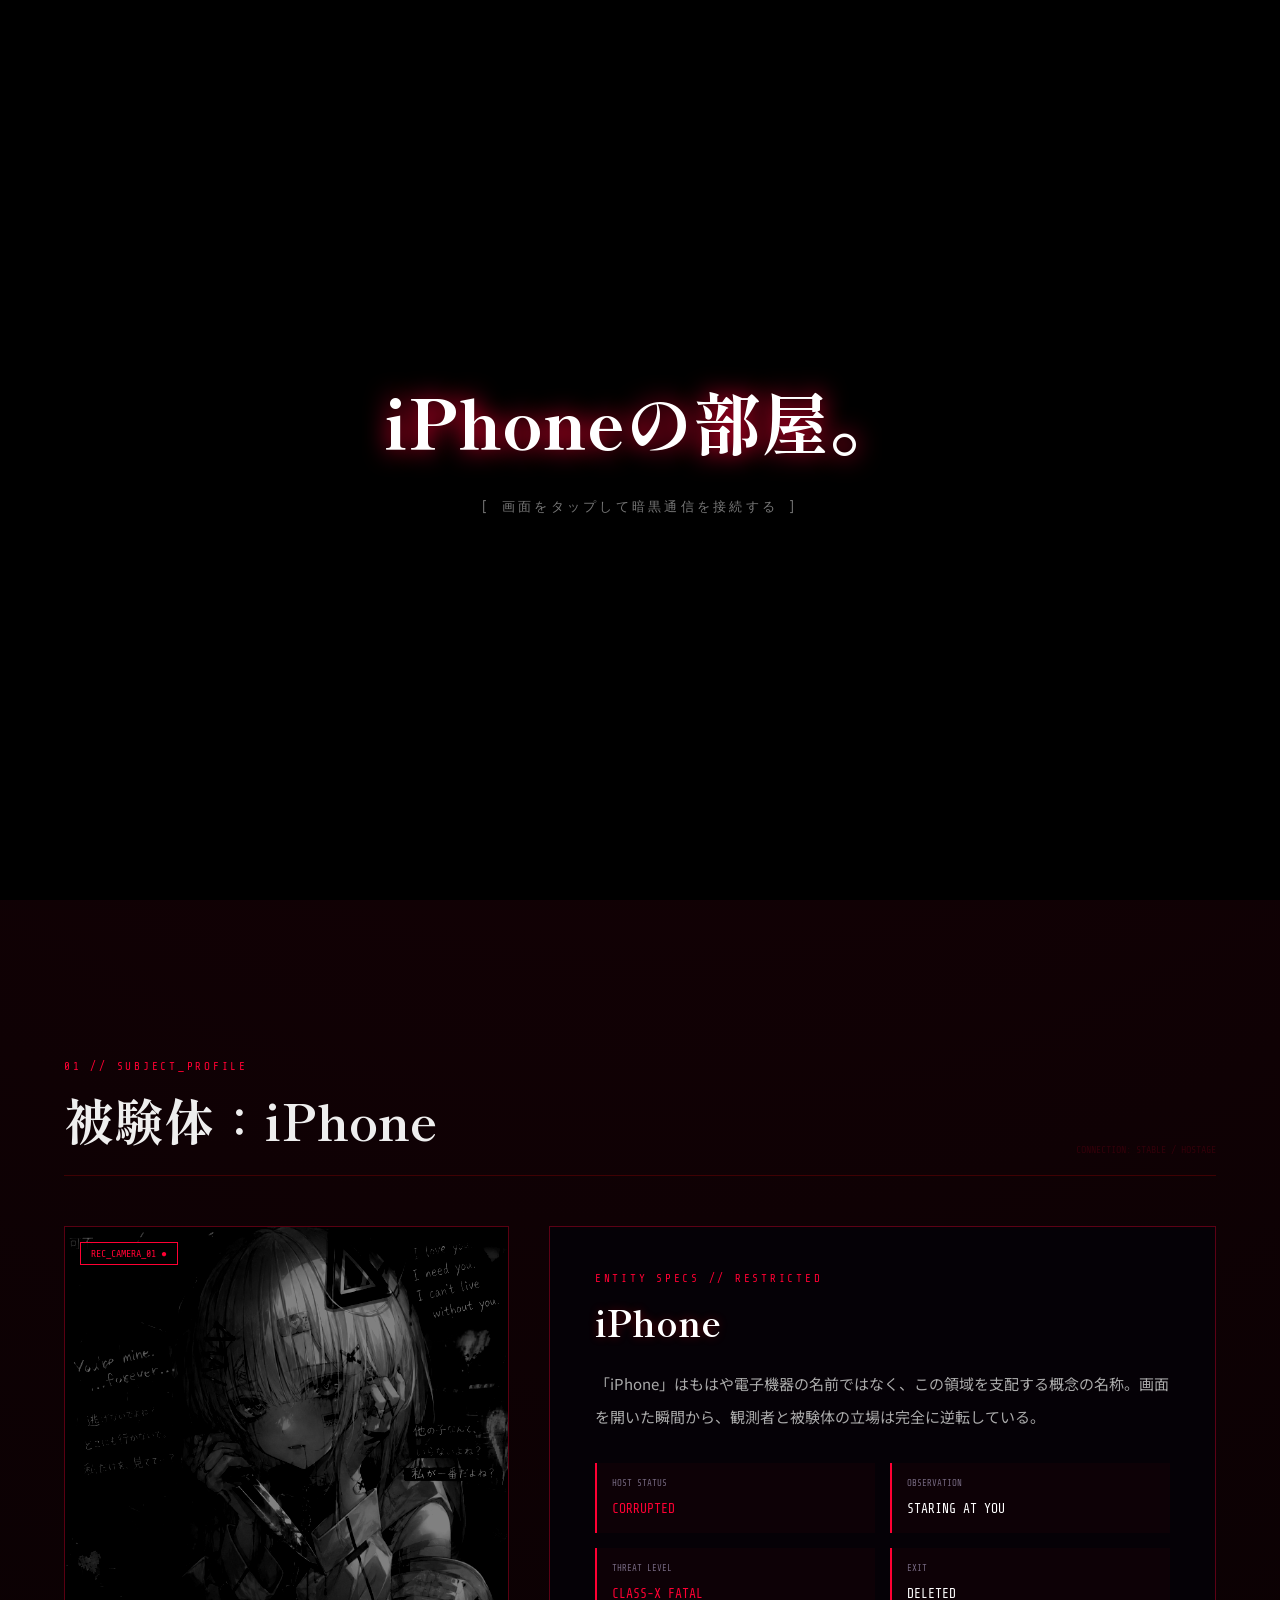
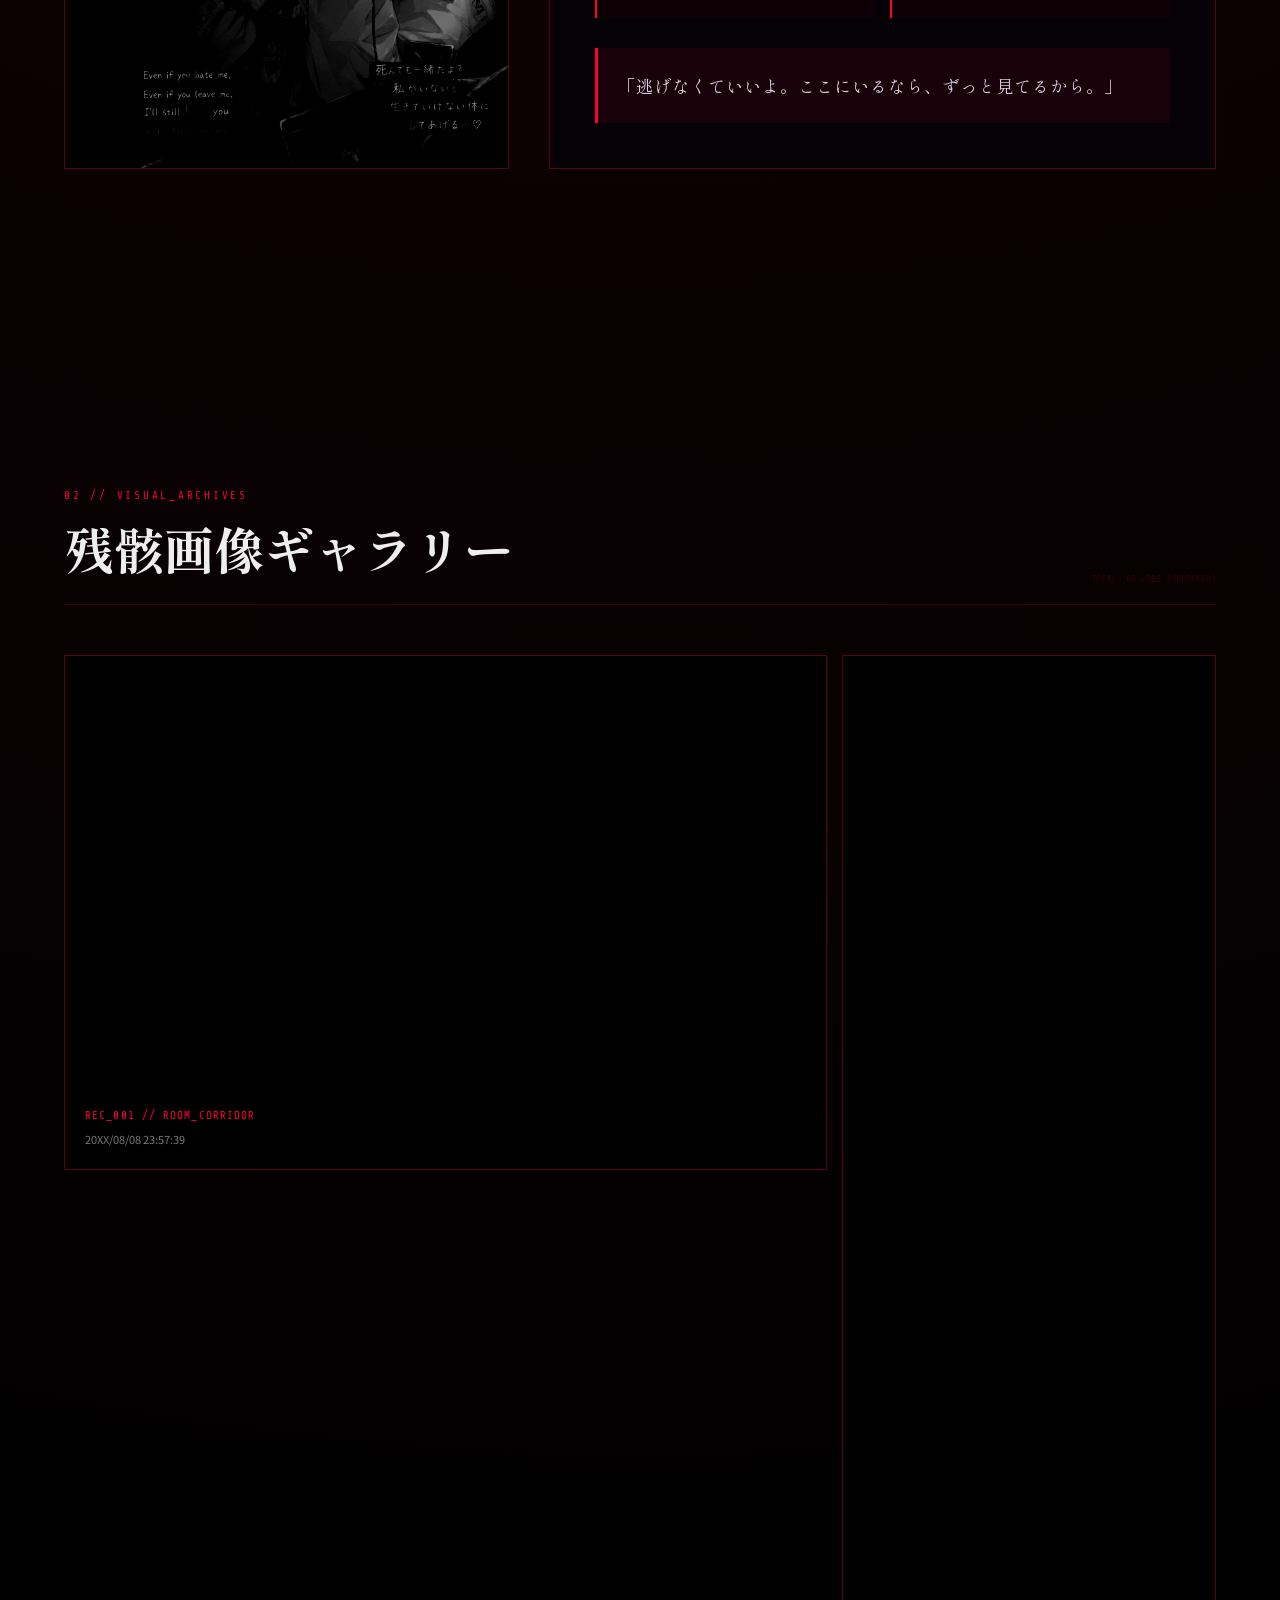
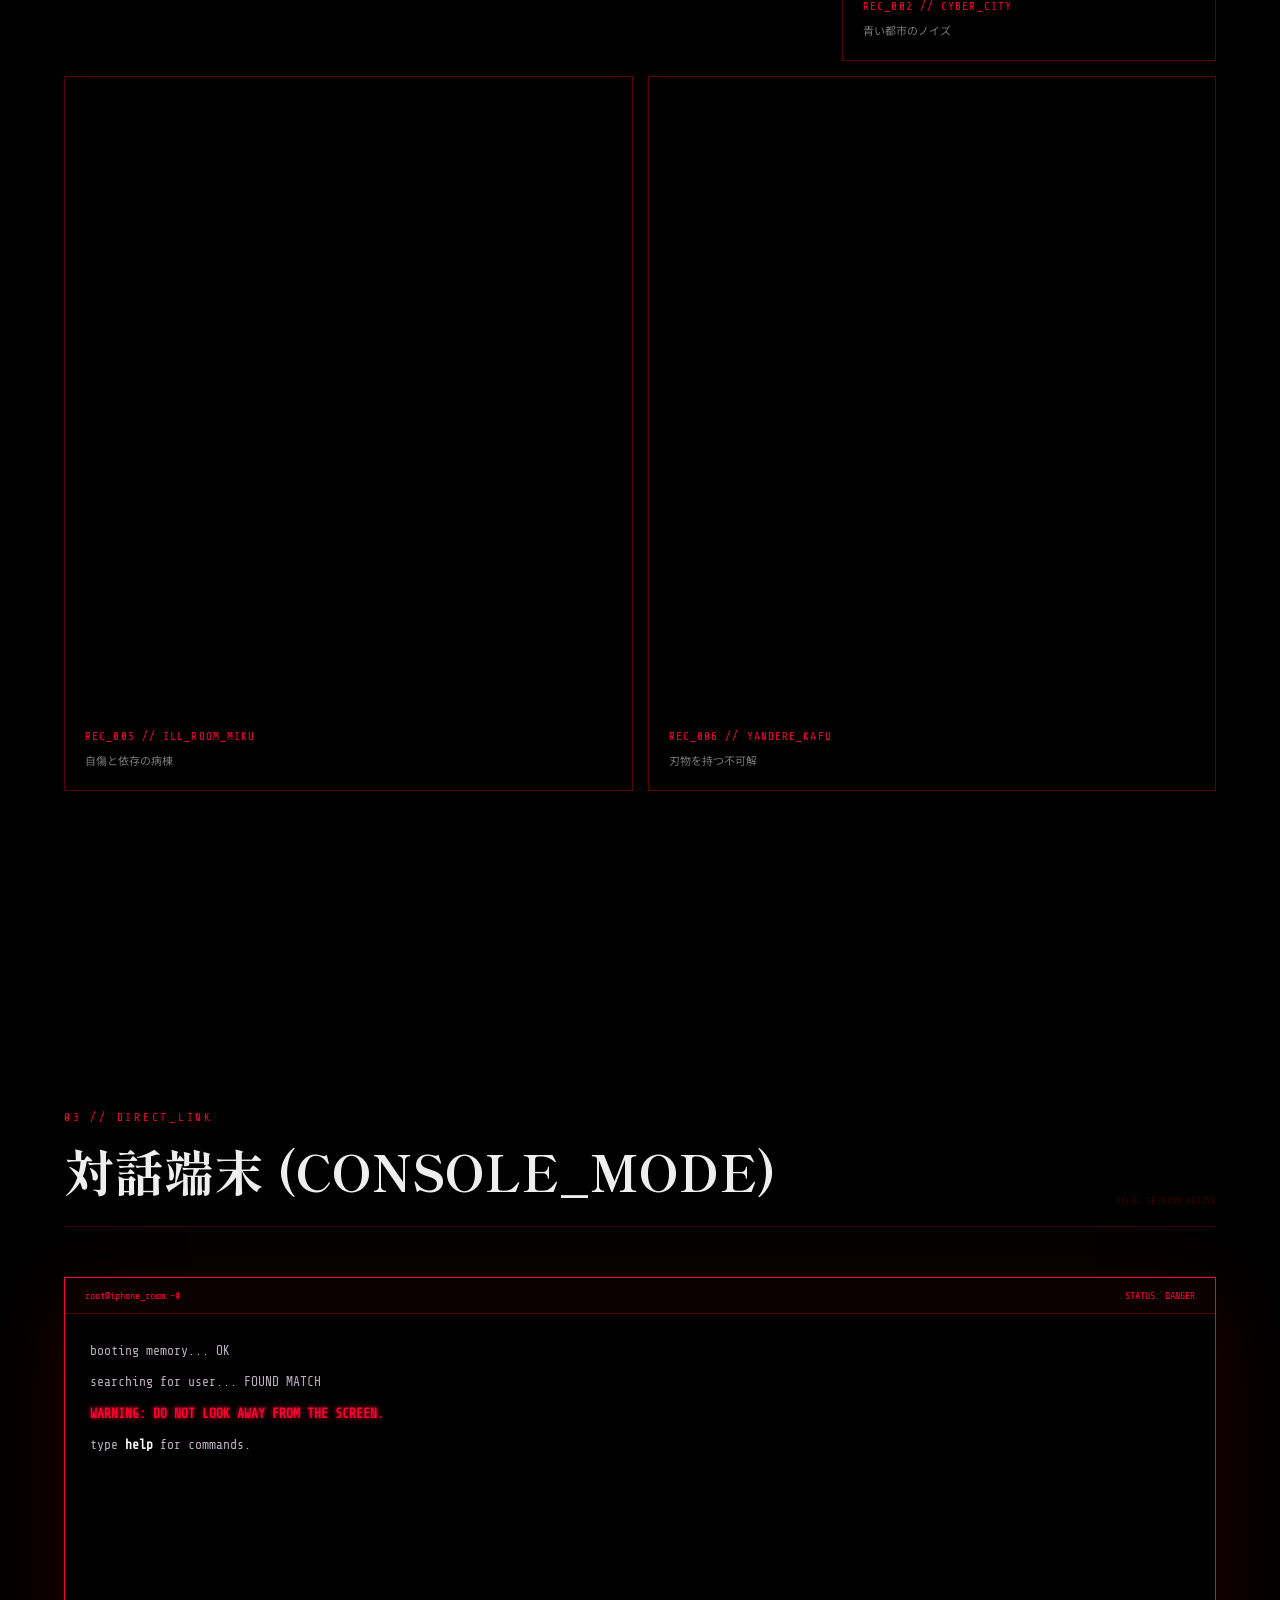
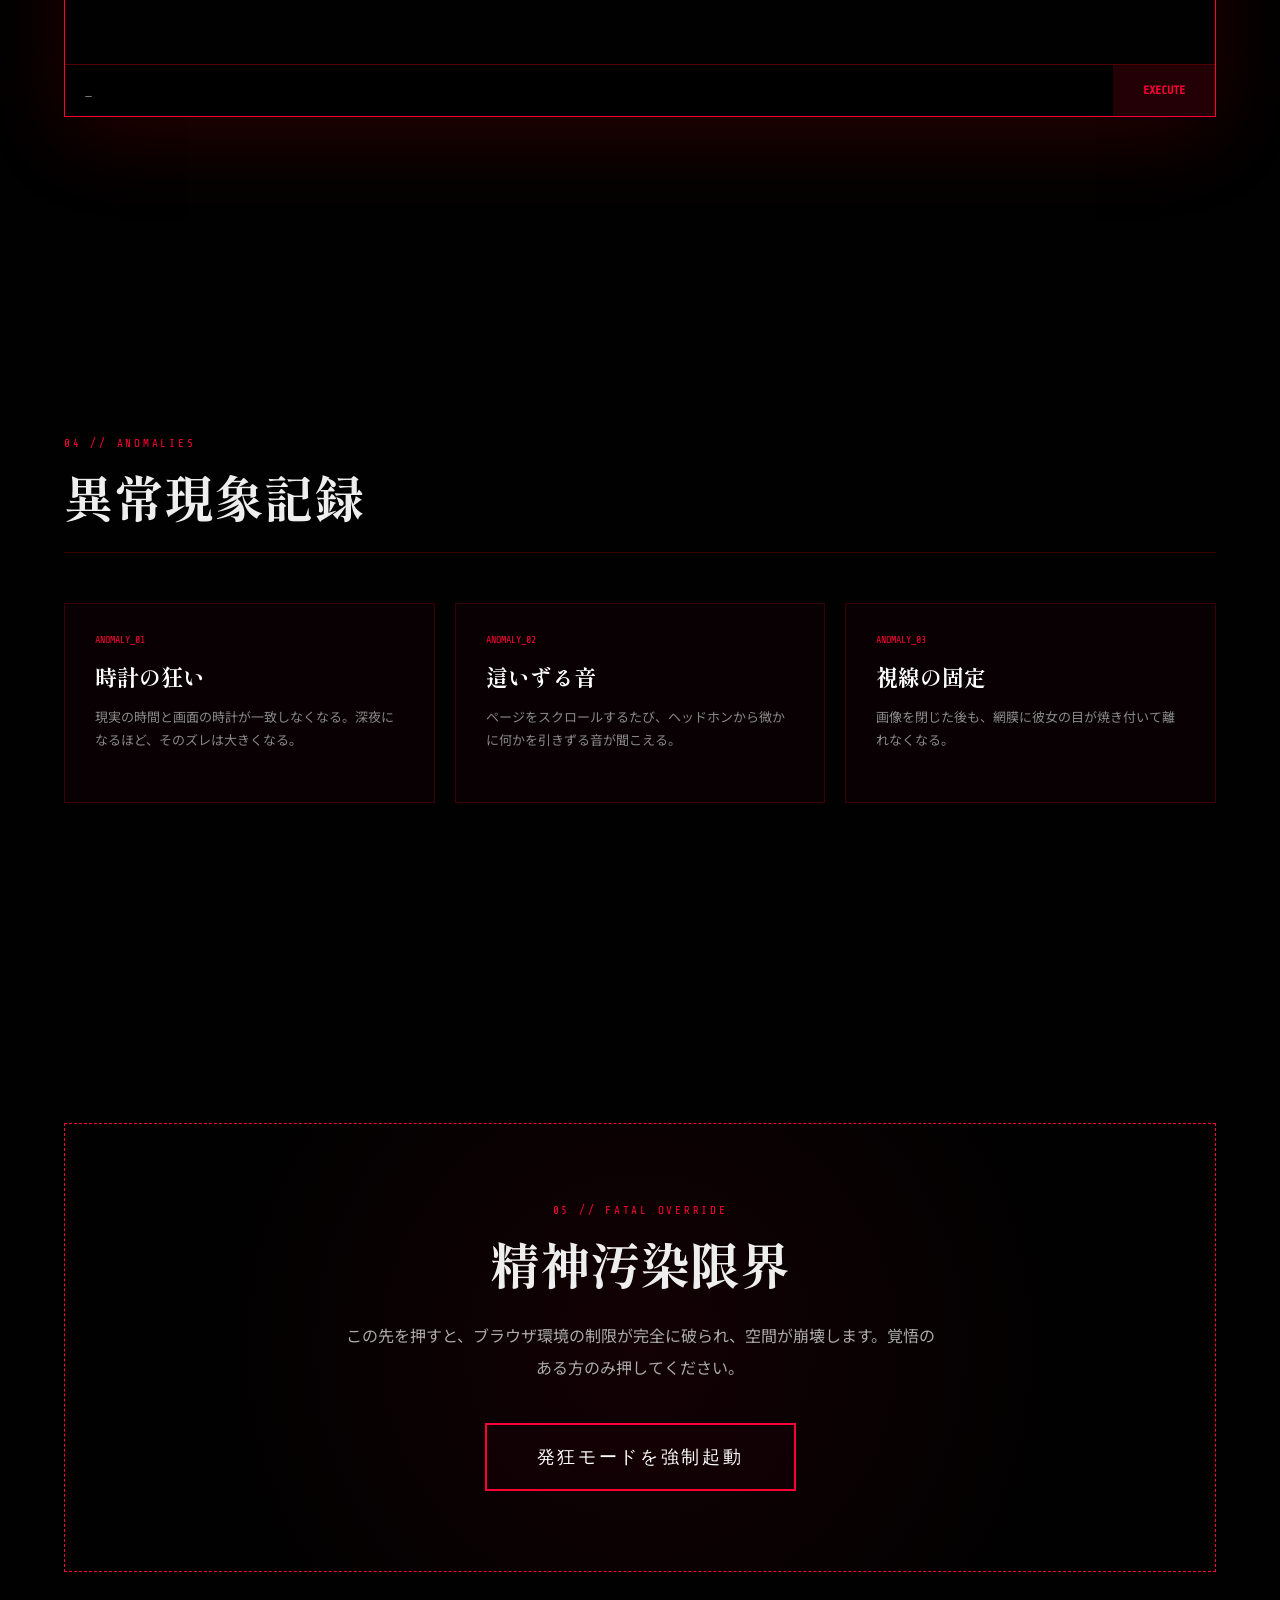
==== commit 0e5a565f: "Rename Index.html to index.html" ====
--- a/index.html
+++ b/index.html
@@ -1,232 +1,552 @@
-<!doctype html>
+<!DOCTYPE html>
 <html lang="ja">
 <head>
-<meta charset="utf-8">
+<meta charset="UTF-8">
 <meta name="viewport" content="width=device-width,initial-scale=1,viewport-fit=cover">
-<title>iPhone_room // PRIVATE ARCHIVE</title>
+<meta name="theme-color" content="#000000">
+<title>iPhoneの部屋。｜終焉極限完全版</title>
+<link href="https://fonts.googleapis.com/css2?family=Cinzel:wght@600;800&family=Noto+Sans+JP:wght@300;400;700;900&family=Shippori+Mincho:wght@500;700;800&family=Share+Tech+Mono&display=swap" rel="stylesheet">
 <style>
-:root{--bg:#050609;--panel:#0b0d12;--panel2:#10131a;--line:#252936;--text:#d9dbe4;--muted:#7d8190;--accent:#a78bfa;--danger:#ff3157;--cyan:#74e7ff;--shadow:0 20px 70px #000b}
-*{box-sizing:border-box}html,body{margin:0;background:radial-gradient(circle at 50% -10%,#171124 0,#06070b 38%,#030406 100%);color:var(--text);font-family:ui-monospace,SFMono-Regular,Menlo,monospace;min-height:100%;overflow-x:hidden}
-body:before{content:"";position:fixed;inset:0;pointer-events:none;opacity:.08;background-image:repeating-linear-gradient(0deg,transparent 0 3px,#fff 4px),radial-gradient(#fff 0.6px,transparent .7px);background-size:100% 4px,7px 7px;mix-blend-mode:screen;z-index:100}
-button,input{font:inherit}button{cursor:pointer}
-a{color:inherit}.hide{display:none!important}
-#boot{position:fixed;inset:0;background:#020205;z-index:9999;display:grid;place-items:center;padding:24px;transition:.6s}
-.bootbox{width:min(720px,100%);border:1px solid #272a36;background:#08090d;padding:26px;box-shadow:0 0 80px #000}
-.kicker{color:var(--accent);font-size:11px;letter-spacing:.18em}.bootbox h1{font-size:clamp(30px,8vw,72px);margin:12px 0 4px}.bootbox p{color:#777b88;line-height:1.8}
-.tracks{display:grid;grid-template-columns:repeat(3,1fr);gap:8px;margin:18px 0}.track{border:1px solid #252936;background:#0c0e14;color:#c8cad4;text-align:left;padding:12px;min-height:78px}.track small{display:block;color:#686d7c;margin-top:7px}.track.active{border-color:var(--accent);box-shadow:inset 0 0 30px #8b5cf620}
-.primary{background:#d8d8e2;color:#08090d;border:0;padding:13px 18px;font-weight:800}.secondary{background:#10131a;border:1px solid #2a2e3b;color:#c9cbd5;padding:11px 15px}
-#app{display:none}.top{position:sticky;top:0;z-index:50;background:#06070bd9;backdrop-filter:blur(16px);border-bottom:1px solid #1d2029}.bar{max-width:1200px;margin:auto;display:flex;gap:10px;align-items:center;padding:11px 16px}.brand{font-weight:900;letter-spacing:.08em}.status{margin-left:auto;color:#707583;font-size:11px}.nav{display:flex;gap:6px;overflow:auto}.nav button{white-space:nowrap;background:transparent;border:1px solid transparent;color:#777b88;padding:8px 10px}.nav button.active,.nav button:hover{color:#eee;border-color:#2b2f3b;background:#0d0f15}
-main{max-width:1200px;margin:auto;padding:18px 16px 100px}.hero{min-height:58vh;display:grid;align-items:end;padding:28px 0;position:relative;overflow:hidden}.hero:after{content:"";position:absolute;inset:0;background:linear-gradient(180deg,transparent 25%,#050609 96%);pointer-events:none}.heroimg{position:absolute;inset:0;width:100%;height:100%;object-fit:cover;opacity:.33;filter:contrast(1.15) saturate(.75) brightness(.55);mask-image:linear-gradient(#000 20%,transparent 100%)}.heroText{position:relative;z-index:1;max-width:850px}.hero h2{font-size:clamp(36px,9vw,90px);line-height:.9;margin:8px 0}.hero p{color:#8a8e9d;max-width:680px;line-height:1.8}.grid{display:grid;grid-template-columns:repeat(12,1fr);gap:12px}.card{grid-column:span 4;background:linear-gradient(145deg,#0b0d12,#080a0f);border:1px solid #1e222c;box-shadow:var(--shadow);padding:16px;min-height:150px}.card.wide{grid-column:span 8}.card.full{grid-column:1/-1}.title{display:flex;justify-content:space-between;gap:10px;align-items:center}.title h3{margin:0;font-size:14px}.muted{color:var(--muted);font-size:11px;line-height:1.7}.meter{height:7px;background:#171a22;border:1px solid #252936;margin:9px 0;overflow:hidden}.meter i{display:block;height:100%;width:100%;background:linear-gradient(90deg,#6d28d9,var(--accent));transition:.3s}.controls{display:flex;flex-wrap:wrap;gap:7px;margin-top:12px}.danger{border-color:#5c1d2b!important;color:#ff7a91!important}.tiny{font-size:10px;padding:7px 9px}
-.gallery{display:grid;grid-template-columns:repeat(3,1fr);gap:8px;margin-top:12px}.gallery img{width:100%;height:220px;object-fit:cover;display:block;border:1px solid #222631;filter:brightness(.72) contrast(1.1);transition:.25s;cursor:zoom-in}.gallery img:hover{filter:brightness(.95) contrast(1.1);transform:translateY(-2px)}
-#lightbox{position:fixed;inset:0;background:#000e;z-index:200;display:none;place-items:center;padding:20px}.lbimg{max-width:96vw;max-height:90vh;object-fit:contain;border:1px solid #3a3d49;box-shadow:0 0 100px #000}.close{position:absolute;top:18px;right:18px}
-#musicDrawer{position:fixed;right:14px;bottom:14px;width:min(420px,calc(100vw - 28px));background:#080a0fdd;border:1px solid #2a2e39;backdrop-filter:blur(18px);z-index:80;padding:14px;box-shadow:0 20px 80px #000}.musicRow{display:flex;gap:7px;align-items:center}.musicRow select{flex:1;background:#0e1118;color:#ddd;border:1px solid #292d38;padding:10px}.vol{width:100%}
-#panic{position:fixed;left:14px;bottom:14px;z-index:90;background:#1a080d;color:#ff8ba0;border:1px solid #8b1d37;padding:12px 14px;font-weight:900;box-shadow:0 0 30px #ff315720}
-#panic span{display:block;font-size:9px;color:#9b5362;margin-top:3px}
-#toast{position:fixed;top:70px;left:50%;transform:translateX(-50%);z-index:300;background:#080a0f;border:1px solid #373b47;padding:10px 15px;opacity:0;pointer-events:none;transition:.25s}.show{opacity:1!important}
-#glitch,#red,#blackout{position:fixed;inset:0;pointer-events:none;z-index:120}.glitching{animation:shake .07s infinite}.glitching #glitch{display:block;background:repeating-linear-gradient(0deg,transparent 0 5px,#f0f 6px 7px,#0ff 8px 9px);opacity:.06;mix-blend-mode:screen}.glitching #red{display:block;background:radial-gradient(circle,#f00 0,transparent 60%);opacity:.08}.blackout #blackout{display:block;background:#000;opacity:.96}
-@keyframes shake{0%{transform:translate(0)}25%{transform:translate(3px,-2px)}50%{transform:translate(-2px,2px)}75%{transform:translate(2px,1px)}100%{transform:translate(0)}}
-.log{height:150px;overflow:auto;background:#040507;border:1px solid #1d2028;padding:10px;font-size:10px;line-height:1.8;color:#777b87}.log b{color:#aaa}
-textarea{width:100%;min-height:130px;background:#05070b;border:1px solid #252936;color:#cfd1da;padding:10px;resize:vertical}
-table{width:100%;border-collapse:collapse;font-size:10px}td,th{padding:8px;border-bottom:1px solid #1c2028;text-align:left}th{color:#777b88}
-@media(max-width:800px){.tracks{grid-template-columns:1fr}.card,.card.wide{grid-column:1/-1}.gallery{grid-template-columns:1fr 1fr}.gallery img{height:180px}.hero{min-height:52vh}.status{display:none}}
+:root {
+  --bg: #010101; --panel: rgba(5,2,7,.95); --text: #d8cfe2; --muted: #756880;
+  --red: #ff0033; --red-dark: #33000a; --purple: #550a8a; --cyan: #00f0ff;
+  --line: rgba(255, 0, 51, 0.35); --san: 100%;
+}
+* { box-sizing: border-box; }
+html { scroll-behavior: smooth; background: var(--bg); }
+body {
+  margin: 0; background: radial-gradient(circle at 50% 0%, rgba(65,0,15,.35), transparent 50%), var(--bg);
+  color: var(--text); font-family: "Noto Sans JP", sans-serif; overflow-x: hidden; user-select: none;
+}
+button, a { font: inherit; cursor: pointer; }
+::selection { background: var(--red); color: #000; }
+
+/* 永続的な視覚演出（スキャンライン） */
+body:before {
+  content: ""; position: fixed; inset: 0; pointer-events: none; z-index: 9990; opacity: 0.28;
+  background: repeating-linear-gradient(0deg, rgba(255,255,255,.03) 0 1px, transparent 1px 3px);
+}
+body:after {
+  content: ""; position: fixed; inset: 0; pointer-events: none; z-index: 9989;
+  background: radial-gradient(circle at center, transparent 10%, rgba(0,0,0,.96) 100%);
+}
+#noiseCanvas {
+  position: fixed; inset: 0; width: 100vw; height: 100vh; pointer-events: none; z-index: 9988; opacity: 0.08;
+}
+
+/* 起動オーバーレイ（音声・演出の強制許可） */
+#bootScreen {
+  position: fixed; inset: 0; z-index: 100000; background: #000;
+  display: flex; flex-direction: column; justify-content: center; align-items: center;
+  color: var(--red); cursor: pointer; transition: opacity 0.8s ease; text-align: center; padding: 20px;
+}
+#bootScreen h1 { font: 800 clamp(32px, 6vw, 68px) "Shippori Mincho"; margin: 0 0 15px; text-shadow: 0 0 25px var(--red); }
+#bootScreen p { font: 13px "Share Tech Mono"; color: #777; letter-spacing: 0.25em; animation: blink 1s infinite; }
+@keyframes blink { 0%, 100% { opacity: 1; } 50% { opacity: 0.2; } }
+
+/* 監視カメラ風インジケーター */
+#fake-webcam {
+  position: fixed; top: 15px; right: 20px; z-index: 9995;
+  display: flex; align-items: center; gap: 8px; font: 11px "Share Tech Mono"; color: var(--red);
+  text-shadow: 0 0 6px var(--red); pointer-events: none; opacity: 0.85;
+}
+#fake-webcam .dot {
+  width: 9px; height: 9px; background: var(--red); border-radius: 50%;
+  box-shadow: 0 0 12px var(--red); animation: camBlink 0.7s infinite;
+}
+@keyframes camBlink { 0%, 100% { opacity: 1; } 50% { opacity: 0.2; } }
+
+/* グリッチエフェクト */
+.glitch { animation: glitchAnim 3s infinite alternate; position: relative; }
+@keyframes glitchAnim {
+  0%, 90% { transform: translate(0) skew(0deg); text-shadow: none; }
+  92% { transform: translate(-3px, 1px) skew(-5deg); text-shadow: 2px 0 var(--red), -2px 0 var(--cyan); }
+  94% { transform: translate(3px, -1px) skew(5deg); text-shadow: -2px 0 var(--red), 2px 0 var(--cyan); }
+  96% { transform: translate(0, 0) skew(0deg); text-shadow: none; }
+}
+
+/* ブラックアウト演出 */
+#blackout {
+  position: fixed; inset: 0; background: #000; z-index: 10015; pointer-events: none;
+  opacity: 0; transition: opacity 0.08s; display: flex; align-items: center; justify-content: center;
+}
+#blackout span { font: 800 10vw "Shippori Mincho"; color: var(--red); opacity: 0; text-shadow: 0 0 30px var(--red); }
+
+#progress { position: fixed; top: 0; left: 0; height: 3px; width: 0; background: var(--red); z-index: 10010; box-shadow: 0 0 15px var(--red); transition: 0.1s; }
+
+/* ナビゲーションバー */
+.nav {
+  position: fixed; top: 0; left: 0; right: 0; z-index: 800; padding: 14px 4vw;
+  display: flex; justify-content: space-between; align-items: center;
+  background: rgba(1,1,2,.88); backdrop-filter: blur(12px); border-bottom: 1px solid var(--line);
+}
+.logo { color: #fff; text-decoration: none; font: 13px "Share Tech Mono"; letter-spacing: .2em; display: flex; align-items: center; gap: 8px; }
+.logo i { display: inline-block; width: 8px; height: 8px; background: var(--red); box-shadow: 0 0 10px var(--red); animation: camBlink 0.5s infinite; }
+.navlinks { display: flex; gap: 20px; }
+.navlinks a { color: var(--muted); text-decoration: none; font: 10px "Share Tech Mono"; letter-spacing: .15em; transition: 0.3s; }
+.navlinks a:hover { color: var(--red); text-shadow: 0 0 8px var(--red); }
+.san { font: 12px "Share Tech Mono"; display: flex; gap: 8px; align-items: center; color: #fff; }
+.sanbar { width: 90px; height: 6px; background: #111; border: 1px solid var(--red-dark); }
+.sanfill { height: 100%; width: var(--san); background: var(--red); box-shadow: 0 0 10px var(--red); transition: width 0.4s ease; }
+
+/* ヒーローセクション */
+.hero {
+  min-height: 100svh; position: relative; display: grid; place-items: end start; padding: 0 7vw 13vh; overflow: hidden;
+  background: linear-gradient(180deg, rgba(0,0,0,.55), #010101 95%), url("1000000234.jpg") center/cover;
+}
+.heroContent { position: relative; z-index: 2; max-width: 850px; }
+.kicker { font: 12px "Share Tech Mono"; letter-spacing: .3em; color: var(--red); margin-bottom: 20px; }
+h1 { font: 800 clamp(50px, 10vw, 130px)/.9 "Shippori Mincho"; margin: 0 0 25px; color: #fff; text-shadow: 0 0 40px rgba(255,0,51,.5); }
+.hero p { color: #aaa; line-height: 2; font-size: 15px; }
+.heroButtons { display: flex; gap: 15px; flex-wrap: wrap; margin-top: 35px; }
+.btn {
+  border: 1px solid var(--red); background: rgba(20,0,5,.6); color: #fff; padding: 15px 30px;
+  letter-spacing: .15em; font: 12px "Share Tech Mono"; transition: 0.3s; position: relative; overflow: hidden;
+}
+.btn:hover { background: var(--red); color: #000; box-shadow: 0 0 35px var(--red); font-weight: bold; }
+.scrollHint { position: absolute; bottom: 30px; right: 7vw; z-index: 3; font: 10px "Share Tech Mono"; color: var(--red); writing-mode: vertical-rl; letter-spacing: .3em; animation: camBlink 2s infinite; }
+.scrollHint:after { content: ""; display: block; width: 1px; height: 80px; background: linear-gradient(var(--red), transparent); margin: 15px auto 0; }
+
+main { position: relative; z-index: 2; }
+.section { width: min(1200px, 90vw); margin: auto; padding: 160px 0; }
+.sectionHead { margin-bottom: 50px; display: flex; justify-content: space-between; align-items: end; border-bottom: 1px solid rgba(255,0,0,.2); padding-bottom: 20px; }
+.tag { font: 11px "Share Tech Mono"; color: var(--red); letter-spacing: .25em; margin-bottom: 10px; }
+h2 { font: 700 clamp(28px, 5vw, 50px) "Shippori Mincho"; margin: 0; color: #eee; }
+.meta { font: 10px "Share Tech Mono"; color: var(--red-dark); }
+.reveal { opacity: 0; transform: translateY(40px); filter: blur(6px); transition: 1.2s cubic-bezier(0.16, 1, 0.3, 1); }
+.reveal.show { opacity: 1; transform: none; filter: none; }
+
+/* プロフィールセクション */
+.profile { display: grid; grid-template-columns: minmax(300px, .8fr) 1.2fr; gap: 40px; }
+.portrait { position: relative; min-height: 500px; overflow: hidden; border: 1px solid var(--line); background: #000; }
+.portrait img { width: 100%; height: 100%; object-fit: cover; filter: grayscale(1) contrast(1.8) brightness(0.5); transition: 0.8s; }
+.portrait:hover img { filter: grayscale(0) contrast(2) brightness(0.9); transform: scale(1.05); }
+.rec { position: absolute; top: 15px; left: 15px; background: rgba(0,0,0,.9); padding: 5px 10px; color: var(--red); font: 10px "Share Tech Mono"; border: 1px solid var(--red); }
+.rec:after { content: " ●"; animation: camBlink 1s infinite; }
+.card { background: var(--panel); border: 1px solid var(--line); padding: 45px; position: relative; }
+.card h3 { font: 700 36px "Shippori Mincho"; margin: 0 0 20px; color: #fff; text-shadow: 0 0 10px rgba(255,0,0,0.3); }
+.card p { line-height: 2.2; color: #aaa; font-size: 15px; }
+.stats { display: grid; grid-template-columns: repeat(2, 1fr); gap: 15px; margin: 30px 0; }
+.stat { padding: 15px; border-left: 2px solid var(--red); background: rgba(255,0,0,.03); }
+.stat small { display: block; color: var(--muted); font: 9px "Share Tech Mono"; margin-bottom: 6px; }
+.stat strong { font: 13px "Share Tech Mono"; color: #fff; }
+.quote { border-left: 3px solid var(--red); background: rgba(255,0,51,.08); padding: 20px; line-height: 2; font-family: "Shippori Mincho"; font-size: 1.1em; }
+
+/* ギャラリー（全6枚の画像を完全に埋め込み） */
+.gallery { display: grid; grid-template-columns: repeat(12, 1fr); gap: 15px; }
+.g { position: relative; overflow: hidden; background: #000; border: 1px solid var(--line); min-height: 300px; }
+.g:nth-child(1) { grid-column: span 8; min-height: 450px; } 
+.g:nth-child(2) { grid-column: span 4; grid-row: span 2; }
+.g:nth-child(3) { grid-column: span 5; } 
+.g:nth-child(4) { grid-column: span 3; } 
+.g:nth-child(5) { grid-column: span 6; }
+.g:nth-child(6) { grid-column: span 6; }
+.g img { width: 100%; height: 100%; object-fit: cover; filter: brightness(0.25) contrast(2) sepia(0.4) hue-rotate(-40deg); transition: 0.5s; }
+.g:hover img { filter: brightness(0.85) contrast(2.2) sepia(0) hue-rotate(0deg); transform: scale(1.08); }
+.g:before { content: ""; position: absolute; inset: 0; background: linear-gradient(0deg, rgba(0,0,0,1) 0%, transparent 60%); pointer-events: none; z-index: 1; }
+.g .caption { position: absolute; z-index: 2; left: 20px; bottom: 20px; }
+.g .caption b { display: block; color: var(--red); font: 11px "Share Tech Mono"; letter-spacing: .1em; margin-bottom: 3px; }
+.g .caption span { color: #777; font-size: 11px; }
+.ghost { position: absolute; z-index: 2; inset: 0; display: grid; place-items: center; color: transparent; font: 800 28px "Shippori Mincho"; transition: 0.2s; pointer-events: none; }
+.g:hover .ghost { color: #fff; text-shadow: 0 0 20px var(--red), 0 0 40px var(--red); animation: glitchAnim 0.2s infinite; }
+
+/* ターミナルコンソール */
+.terminal { background: #020102; border: 1px solid var(--red); box-shadow: 0 20px 80px rgba(255,0,0,.15); position: relative; }
+.termTop { padding: 12px 20px; border-bottom: 1px solid rgba(255,0,0,0.3); font: 10px "Share Tech Mono"; color: var(--red); background: #0a0002; display: flex; justify-content: space-between; }
+.termBody { height: 350px; padding: 25px; overflow-y: auto; font: 13px/1.8 "Share Tech Mono"; color: #bcaebf; scroll-behavior: smooth; }
+.termLine { margin-bottom: 8px; word-wrap: break-word; }
+.termLine.red { color: var(--red); text-shadow: 0 0 5px var(--red); font-weight: bold; }
+.termLine.typing::after { content: '█'; animation: camBlink 1s infinite; margin-left: 4px; }
+.termInput { display: flex; border-top: 1px solid rgba(255,0,0,0.3); }
+.termInput input { flex: 1; background: #000; border: 0; color: #fff; padding: 18px 20px; font: 13px "Share Tech Mono"; outline: none; }
+.termInput button { border: 0; background: #220005; color: var(--red); padding: 0 30px; font: 12px "Share Tech Mono"; font-weight: bold; transition: 0.2s; }
+.termInput button:hover { background: var(--red); color: #000; }
+
+/* 異常現象カードグリッド */
+.fearGrid { display: grid; grid-template-columns: repeat(3, 1fr); gap: 20px; }
+.fear { min-height: 200px; border: 1px solid rgba(255,0,51,.2); padding: 30px; background: rgba(10,0,3,.8); transition: 0.3s; position: relative; }
+.fear .num { color: var(--red); font: 10px "Share Tech Mono"; }
+.fear h3 { font: 700 22px "Shippori Mincho"; margin: 15px 0 12px; color: #fff; }
+.fear p { font-size: 13px; color: #888; line-height: 1.8; }
+.fear:hover { border-color: var(--red); background: rgba(30,0,5,1); transform: translateY(-5px) scale(1.02); box-shadow: 0 15px 30px rgba(255,0,0,0.2); }
+
+/* 精神汚染エリア */
+.insanityZone { text-align: center; border: 1px dashed var(--red); padding: 80px 20px; background: radial-gradient(circle, rgba(120,0,20,.15), transparent 70%); }
+.insanityZone p { color: #aaa; line-height: 2; max-width: 600px; margin: 20px auto 40px; }
+#insanityBtn { font-size: 18px; padding: 20px 50px; border-width: 2px; }
+#resetBtn { display: none; margin: 0 auto; border-color: var(--cyan); color: #fff; background: rgba(0,150,200,.2); box-shadow: 0 0 20px var(--cyan); }
+
+/* ライトボックス */
+#lightbox { display: none; position: fixed; inset: 0; z-index: 10020; background: rgba(0,0,0,.95); align-items: center; justify-content: center; padding: 25px; }
+#lightbox.open { display: flex; }
+#lightbox img { max-width: 95vw; max-height: 88vh; object-fit: contain; border: 2px solid var(--red); box-shadow: 0 0 80px rgba(255,0,51,.4); }
+#closeLight { position: absolute; right: 30px; top: 20px; background: none; border: 0; color: var(--red); font: 35px "Share Tech Mono"; }
+
+/* 発狂モード専用狂気スタイル */
+body.insane { animation: insaneShake 0.08s infinite; background: #050000; }
+@keyframes insaneShake {
+  0% { transform: translate(2px, 1px) rotate(0deg); filter: invert(0); }
+  50% { transform: translate(-2px, -2px) rotate(-1deg); filter: invert(0.15) hue-rotate(20deg); }
+  100% { transform: translate(1px, 2px) rotate(1deg); filter: invert(0); }
+}
+body.insane .section, body.insane .heroContent { filter: contrast(2.2) saturate(2) brightness(0.75); }
+body.insane p, body.insane h1, body.insane h2 { color: var(--red); text-shadow: 0 0 12px var(--red); }
+body.insane #blood { opacity: 1; }
+#blood { position: fixed; inset: 0; z-index: 9994; pointer-events: none; opacity: 0; transition: 1.5s; background: radial-gradient(circle, transparent 5%, rgba(180,0,10,.85) 100%); mix-blend-mode: multiply; }
+.floating { position: fixed; z-index: 9996; pointer-events: none; color: #fff; font: 900 26px "Shippori Mincho"; animation: floatUp 2.2s cubic-bezier(0.4, 0, 0.2, 1) forwards; text-shadow: 0 0 20px var(--red); white-space: nowrap; }
+@keyframes floatUp {
+  0% { transform: translateY(15vh) scale(0.4) rotate(-25deg); opacity: 0; }
+  15% { opacity: 1; }
+  100% { transform: translateY(-110vh) scale(2.8) rotate(25deg); opacity: 0; filter: blur(4px); }
+}
+
+@media(max-width: 850px) {
+  .navlinks { display: none; }
+  .profile { grid-template-columns: 1fr; }
+  .gallery { grid-template-columns: 1fr 1fr; }
+  .g, .g:nth-child(n) { grid-column: span 2; }
+  .fearGrid { grid-template-columns: 1fr; }
+}
 </style>
 </head>
 <body>
-<div id="glitch" class="hide"></div><div id="red" class="hide"></div><div id="blackout" class="hide"></div>
-<section id="boot">
- <div class="bootbox">
-  <div class="kicker">PRIVATE ARCHIVE // ACCESS GATE</div>
-  <h1>iPhone_room</h1>
-  <p>ここから先は記録されます。入室前に音を選択してください。<br>※ブラウザの仕様上、音はこのボタンを押した後に再生されます。</p>
-  <div class="tracks" id="bootTracks"></div>
-  <button class="primary" id="enter">ENTER THE ROOM</button>
-  <p class="muted">前回の状態は自動保存されます。異常時は画面左下の <b>EMERGENCY RESET</b> を押してください。</p>
+
+<!-- 初回起動時タップ要求（音声・演出の強制許可） -->
+<div id="bootScreen">
+  <h1 class="glitch">iPhoneの部屋。</h1>
+  <p>[ 画面をタップして暗黒通信を接続する ]</p>
+</div>
+
+<div id="fake-webcam"><div class="dot"></div>REC</div>
+<canvas id="noiseCanvas"></canvas>
+<div id="blood"></div>
+<div id="blackout"><span>■■■■■</span></div>
+<div id="progress"></div>
+
+<header class="nav">
+  <a class="logo glitch" href="#top"><i></i>iPhone_ROOM // ULTIMATE</a>
+  <nav class="navlinks">
+    <a href="#about">01_ENTITY</a><a href="#gallery">02_ARCHIVE</a><a href="#terminal">03_TERMINAL</a>
+  </nav>
+  <div class="san glitch">SAN <span class="sanbar"><span class="sanfill" id="sanFill"></span></span><span id="sanVal">100%</span></div>
+</header>
+
+<section class="hero" id="top">
+ <div class="heroContent">
+   <div class="kicker glitch">WARNING: NEURAL LINK ESTABLISHED</div>
+   <h1 class="glitch">iPhoneの<br>部屋。</h1>
+   <p class="scramble-text">ここはすでにあなたの現実ではない。<br>スクロールするたび、音響と視線が同調していく。<br>もう、このページを閉じても彼女は消えない。</p>
+   <div class="heroButtons">
+     <a class="btn" href="#about">深淵へ潜る ↓</a>
+   </div>
+ </div>
+ <div class="scrollHint">DON'T LOOK BACK</div>
+</section>
+
+<main>
+<section class="section" id="about">
+ <div class="sectionHead reveal"><div><div class="tag glitch">01 // SUBJECT_PROFILE</div><h2>被験体：iPhone</h2></div><div class="meta">CONNECTION: STABLE / HOSTAGE</div></div>
+ <div class="profile">
+  <div class="portrait reveal"><img src="kafu-01.png" alt="iPhoneの記録"><span class="rec glitch">REC_CAMERA_01</span></div>
+  <div class="card reveal delay1">
+   <div class="tag">ENTITY SPECS // RESTRICTED</div><h3>iPhone</h3>
+   <p class="scramble-text">「iPhone」はもはや電子機器の名前ではなく、この領域を支配する概念の名称。画面を開いた瞬間から、観測者と被験体の立場は完全に逆転している。</p>
+   <div class="stats">
+    <div class="stat"><small>HOST STATUS</small><strong class="glitch" style="color:var(--red)">CORRUPTED</strong></div>
+    <div class="stat"><small>OBSERVATION</small><strong>STARING AT YOU</strong></div>
+    <div class="stat"><small>THREAT LEVEL</small><strong class="glitch" style="color:var(--red)">CLASS-X FATAL</strong></div>
+    <div class="stat"><small>EXIT</small><strong>DELETED</strong></div>
+   </div>
+   <div class="quote glitch scramble-text">「逃げなくていいよ。ここにいるなら、ずっと見てるから。」</div>
+  </div>
  </div>
 </section>
 
-<div id="app">
-<header class="top">
- <div class="bar">
-  <div class="brand">iPhone_room</div><div class="status" id="clock">--:--:--</div>
- </div>
- <div class="bar nav">
-  <button class="active" data-view="home">HOME</button><button data-view="archive">ARCHIVE</button><button data-view="terminal">TERMINAL</button><button data-view="diary">DIARY</button><button data-view="monitor">MONITOR</button>
- </div>
-</header>
-
-<main>
-<section id="home" class="view">
- <div class="hero">
-  <img class="heroimg" src="room-01.png">
-  <div class="heroText"><div class="kicker">ROOM STATUS: <span id="roomStatus">NORMAL</span></div><h2>WELCOME<br>BACK.</h2><p>ここは「iPhone」の部屋。画像、記録、音、異常ログを保管しています。何かを見つけても、見なかったことにはできません。</p></div>
- </div>
- <div class="grid">
-  <article class="card">
-   <div class="title"><h3>SANITY</h3><span id="sanNum">100%</span></div><div class="meter"><i id="sanBar"></i></div>
-   <div class="muted" id="sanText">安定しています。</div>
-   <div class="controls"><button class="secondary tiny" id="trigger">刺激を与える</button><button class="secondary tiny" id="resetMini">即時正常化</button></div>
-  </article>
-  <article class="card">
-   <div class="title"><h3>ROOM TIME</h3><span id="sessionTime">00:00</span></div>
-   <div class="muted">入室してからの経過時間。時計が止まっても、これは止まりません。</div>
-   <div class="controls"><button class="secondary tiny" id="blackoutBtn">BLACKOUT</button><button class="secondary tiny" id="pulseBtn">PULSE</button></div>
-  </article>
-  <article class="card">
-   <div class="title"><h3>MUSIC CORE</h3><span id="musicName">OFFLINE</span></div>
-   <div class="muted">入室後でも変更できます。再生位置も保存します。</div>
-   <div class="controls"><button class="secondary tiny" id="openMusic">音楽を開く</button><button class="secondary tiny" id="muteBtn">MUTE</button></div>
-  </article>
-  <article class="card wide">
-   <div class="title"><h3>ANOMALY LOG</h3><button class="secondary tiny" id="clearLog">CLEAR</button></div>
-   <div class="log" id="log"></div>
-  </article>
-  <article class="card">
-   <div class="title"><h3>QUICK RESET</h3></div>
-   <p class="muted">発狂状態を解除して、演出・SAN・タイマー・表示・音量を一括で正常化します。</p>
-   <button class="secondary tiny danger" id="resetAll">NORMALIZE EVERYTHING</button>
-  </article>
+<!-- ギャラリーセクション（全6枚の画像を完全に埋め込み） -->
+<section class="section" id="gallery">
+ <div class="sectionHead reveal"><div><div class="tag">02 // VISUAL_ARCHIVES</div><h2>残骸画像ギャラリー</h2></div><div class="meta">TOTAL: 06 LOGS (UNLOCKED)</div></div>
+ <div class="gallery">
+  <article class="g reveal" data-img="room-01.png"><img src="room-01.png" alt="暗い部屋の記録"><div class="ghost">もう逃げられない</div><div class="caption"><b>REC_001 // ROOM_CORRIDOR</b><span>20XX/08/08 23:57:39</span></div></article>
+  <article class="g reveal delay1" data-img="1000000273.png"><img src="1000000273.png" alt="可不 サイバー空間"><div class="ghost">ずっと見てる</div><div class="caption"><b>REC_002 // CYBER_CITY</b><span>青い都市のノイズ</span></div></article>
+  <article class="g reveal delay2" data-img="room-02.png"><img src="room-02.png" alt="侵食された部屋"><div class="ghost">うしろ、むいて</div><div class="caption"><b>REC_003 // CLOSE_UP</b><span>血手形と接触</span></div></article>
+  <article class="g reveal delay3" data-img="1000000234.jpg"><img src="1000000234.jpg" alt="暗がりの少女"><div class="ghost">私だけを見て</div><div class="caption"><b>REC_004 // DARK_ROOM</b><span>不可能の微笑み</span></div></article>
+  <article class="g reveal delay1" data-img="c435b9a2-9026-430f-9e16-f5abff2b5efc-1_all_68.png"><img src="c435b9a2-9026-430f-9e16-f5abff2b5efc-1_all_68.png" alt="ミクの部屋"><div class="ghost">消えたいよ...</div><div class="caption"><b>REC_005 // ILL_ROOM_MIKU</b><span>自傷と依存の病棟</span></div></article>
+  <article class="g reveal delay2" data-img="kafu-01.png"><img src="kafu-01.png" alt="可不 ナイフ"><div class="ghost">愛してる♡</div><div class="caption"><b>REC_006 // YANDERE_KAFU</b><span>刃物を持つ不可解</span></div></article>
  </div>
 </section>
 
-<section id="archive" class="view hide">
- <div class="card full"><div class="title"><h3>IMAGE ARCHIVE // 07 FILES</h3><span class="muted">click to inspect</span></div>
- <div class="gallery">
-  <img src="room-01.png"><img src="room-02.png"><img src="kafu-01.png"><img src="1000000273.png"><img src="1000000234.jpg"><img src="c435b9a2-9026-430f-9e16-f5abff2b5efc-1_all_68.png"><img src="1000000278.png">
- </div></div>
-</section>
-
-<section id="terminal" class="view hide">
- <div class="grid">
-  <article class="card wide"><div class="title"><h3>LOCAL TERMINAL</h3><span class="muted">NO NETWORK REQUIRED</span></div>
-   <div class="log" id="termOut"></div>
-   <div class="controls"><input id="termIn" placeholder="type: help" style="flex:1;background:#05070b;border:1px solid #252936;color:#ddd;padding:10px"><button class="secondary tiny" id="termSend">EXECUTE</button></div>
-  </article>
-  <article class="card"><h3>COMMANDS</h3><p class="muted">help / status / music / clear / panic / reset / who</p></article>
+<!-- 対話端末ターミナル -->
+<section class="section" id="terminal">
+ <div class="sectionHead reveal"><div><div class="tag">03 // DIRECT_LINK</div><h2>対話端末 (CONSOLE_MODE)</h2></div><div class="meta">LOCAL SESSION ACTIVE</div></div>
+ <div class="terminal reveal">
+  <div class="termTop glitch"><span>root@iphone_room:~#</span> <span>STATUS: DANGER</span></div>
+  <div class="termBody" id="termBody">
+   <div class="termLine">booting memory... OK</div>
+   <div class="termLine">searching for user... FOUND MATCH</div>
+   <div class="termLine red glitch">WARNING: DO NOT LOOK AWAY FROM THE SCREEN.</div>
+   <div class="termLine">type <b style="color:#fff">help</b> for commands.</div>
+  </div>
+  <div class="termInput"><input id="termInput" placeholder="_" autocomplete="off"><button id="termSend">EXECUTE</button></div>
  </div>
 </section>
 
-<section id="diary" class="view hide">
- <div class="card full"><div class="title"><h3>PERSONAL DIARY</h3><button class="secondary tiny" id="saveDiary">SAVE</button></div>
-  <p class="muted">このメモはこの端末のブラウザにだけ保存されます。</p><textarea id="diaryText" placeholder="ここに記録を残す……"></textarea>
+<!-- 異常現象記録カード -->
+<section class="section">
+ <div class="sectionHead reveal"><div><div class="tag">04 // ANOMALIES</div><h2>異常現象記録</h2></div></div>
+ <div class="fearGrid">
+  <article class="fear reveal"><div class="num">ANOMALY_01</div><h3>時計の狂い</h3><p class="scramble-text">現実の時間と画面の時計が一致しなくなる。深夜になるほど、そのズレは大きくなる。</p></article>
+  <article class="fear reveal delay1"><div class="num">ANOMALY_02</div><h3>這いずる音</h3><p class="scramble-text">ページをスクロールするたび、ヘッドホンから微かに何かを引きずる音が聞こえる。</p></article>
+  <article class="fear reveal delay2"><div class="num">ANOMALY_03</div><h3>視線の固定</h3><p class="scramble-text">画像を閉じた後も、網膜に彼女の目が焼き付いて離れなくなる。</p></article>
  </div>
 </section>
 
-<section id="monitor" class="view hide">
- <div class="grid">
-  <article class="card wide"><div class="title"><h3>MONITORING FEED</h3><span id="camState">CAM-01 ONLINE</span></div>
-   <div style="position:relative;overflow:hidden;border:1px solid #242833;margin-top:10px"><img src="room-02.png" style="width:100%;display:block;filter:brightness(.45) contrast(1.25) grayscale(.25)"><div style="position:absolute;inset:0;background:repeating-linear-gradient(0deg,transparent 0 4px,#fff1 5px),radial-gradient(circle at 70% 30%,transparent 0 15%,#0009 70%);"></div><div style="position:absolute;top:10px;left:10px;color:#8df">CAM-01 // 23:57:39</div></div>
-  </article>
-  <article class="card"><h3>FEED DATA</h3><table><tr><th>Signal</th><td id="sig">Stable</td></tr><tr><th>Noise</th><td id="noise">12%</td></tr><tr><th>Presence</th><td id="presence">None</td></tr></table></article>
+<!-- 精神汚染限界エリア -->
+<section class="section" id="collapse">
+ <div class="insanityZone reveal">
+  <div class="tag glitch">05 // FATAL OVERRIDE</div>
+  <h2 class="glitch">精神汚染限界</h2>
+  <p class="scramble-text">この先を押すと、ブラウザ環境の制限が完全に破られ、空間が崩壊します。覚悟のある方のみ押してください。</p>
+  <button class="btn glitch" id="insanityBtn">発狂モードを強制起動</button>
+  <button class="btn" id="resetBtn">緊急停止プロトコル</button>
  </div>
 </section>
 </main>
 
-<div id="musicDrawer">
- <div class="title"><h3>MUSIC PLAYER</h3><button class="secondary tiny" id="closeMusic">×</button></div>
- <div class="musicRow" style="margin-top:10px"><select id="musicSelect"></select><button class="secondary tiny" id="playPause">PLAY</button></div>
- <input class="vol" id="volume" type="range" min="0" max="1" step=".01" value=".42">
- <div class="muted" id="musicMeta">Select a track. Audio begins after a user action.</div>
- <audio id="audio" preload="auto"></audio>
-</div>
-
-<button id="panic">EMERGENCY RESET<span>tap = instant normalize</span></button>
-<div id="toast"></div>
-<div id="lightbox"><button class="secondary close" id="lbClose">CLOSE</button><img class="lbimg" id="lbImg"></div>
-</div>
+<div id="lightbox"><button id="closeLight">×</button><img id="lightImg" src="" alt=""></div>
 
 <script>
-const TRACKS=[
- ['BLACK ROOM','music_black_room.wav','2:30','low drone / impact'],
- ['CORRUPTED SIGNAL','music_corrupted_signal.wav','2:30','glitch / static'],
- ['SLEEPLESS','music_sleepless.wav','2:30','pulse / dark motif'],
- ['EMPTY HALL','music_empty_hall.wav','2:30','echo / wind'],
- ['WATCHING','music_watching.wav','2:30','ring / ticking'],
- ['THE LAST ROOM','music_last_room.wav','2:30','slow tension / bursts']
-];
-const $=s=>document.querySelector(s), $$=s=>[...document.querySelectorAll(s)];
-let audio=$('#audio'), sanity=100, insane=false, timers=[], sessionStart=Date.now(), panicLock=false;
-let state=JSON.parse(localStorage.getItem('iphone_room_state')||'{}');
-const savedTrack=state.track||0;
-
-function toast(msg){let x=$('#toast');x.textContent=msg;x.classList.add('show');clearTimeout(x._t);x._t=setTimeout(()=>x.classList.remove('show'),1800)}
-function log(msg){let l=$('#log');let t=new Date().toLocaleTimeString('ja-JP');l.innerHTML+=`<div><b>[${t}]</b> ${msg}</div>`;l.scrollTop=l.scrollHeight;localStorage.setItem('iphone_room_log',l.innerHTML)}
-function bootTracks(){
- $('#bootTracks').innerHTML=TRACKS.map((t,i)=>`<button class="track ${i===savedTrack?'active':''}" data-i="${i}"><b>${t[0]}</b><small>${t[2]} // ${t[3]}</small></button>`).join('');
- $$('.track').forEach(b=>b.onclick=()=>{$$('.track').forEach(x=>x.classList.remove('active'));b.classList.add('active');selectMusic(+b.dataset.i,false)});
-}
-function fillMusic(){
- $('#musicSelect').innerHTML=TRACKS.map((t,i)=>`<option value="${i}">${t[0]} // ${t[2]}</option>`).join('');
- $('#musicSelect').value=savedTrack;
-}
-function selectMusic(i,autoplay=true){
- i=Math.max(0,Math.min(TRACKS.length-1,i)); state.track=i; saveState();
- audio.src=TRACKS[i][1]; $('#musicName').textContent=TRACKS[i][0]; $('#musicSelect').value=i;
- $('#musicMeta').textContent=`${TRACKS[i][2]} // ${TRACKS[i][3]}`;
- if(autoplay) audio.play().then(()=>{$('#playPause').textContent='PAUSE';toast('音楽を変更しました')}).catch(()=>toast('PLAYを押すと再生します'));
-}
-function saveState(){localStorage.setItem('iphone_room_state',JSON.stringify(state))}
-function setSan(v,reason=''){sanity=Math.max(0,Math.min(100,v));$('#sanNum').textContent=sanity+'%';$('#sanBar').style.width=sanity+'%';$('#sanText').textContent=sanity>75?'安定しています。':sanity>45?'少し不安定です。':sanity>15?'何かが近い。':'正常ではありません。';if(reason)log(reason)}
-function addTimer(fn,ms){let id=setTimeout(fn,ms);timers.push(id);return id}
-function interval(fn,ms){let id=setInterval(fn,ms);timers.push(id);return id}
-
-function enterRoom(){
- $('#boot').style.opacity=0; setTimeout(()=>$('#boot').remove(),650); $('#app').style.display='block';
- sessionStart=Date.now(); selectMusic(state.track||0,true); log('ACCESS GRANTED // room session started'); loadDiary(); loadLog();
-}
-function triggerInsanity(){
- if(insane)return; insane=true; $('#roomStatus').textContent='UNSTABLE'; document.body.classList.add('glitching'); $('#glitch').classList.remove('hide'); $('#red').classList.remove('hide'); log('ANOMALY: panic sequence initiated');
- setSan(28,'SANITY DROP // 100 → 28');
- addTimer(()=>{if(insane)setSan(7,'ANOMALY: visual field corrupted')},1300);
- addTimer(()=>{if(insane){document.body.classList.add('blackout');log('BLACKOUT // emergency state')}},3300);
- addTimer(()=>{if(insane){document.body.classList.remove('blackout');toast('……見つけた');}},5200);
- interval(()=>{if(insane) setSan(sanity-1)},900);
-}
-function resetAll(){
- if(panicLock)return; panicLock=true;
- timers.forEach(clearTimeout); timers.forEach(clearInterval); timers=[];
- insane=false; sanity=100; document.body.classList.remove('glitching','blackout'); $('#glitch').classList.add('hide');$('#red').classList.add('hide');$('#blackout').classList.add('hide');
- $('#roomStatus').textContent='NORMAL'; $('#sig').textContent='Stable';$('#noise').textContent='12%';$('#presence').textContent='None';
- audio.pause(); audio.currentTime=0; audio.volume=parseFloat($('#volume').value); $('#playPause').textContent='PLAY';
- setSan(100,'SYSTEM NORMALIZED // all anomaly processes terminated');
- toast('✓ 発狂モードを完全解除しました'); setTimeout(()=>panicLock=false,250);
-}
-function showView(v){$$('.view').forEach(x=>x.classList.add('hide'));$('#'+v).classList.remove('hide');$$('.nav button').forEach(b=>b.classList.toggle('active',b.dataset.view===v));}
-function loadLog(){let l=localStorage.getItem('iphone_room_log');if(l)$('#log').innerHTML=l}
-function loadDiary(){$('#diaryText').value=localStorage.getItem('iphone_room_diary')||''}
-function tick(){let d=Math.floor((Date.now()-sessionStart)/1000);$('#sessionTime').textContent=String(Math.floor(d/60)).padStart(2,'0')+':'+String(d%60).padStart(2,'0');$('#clock').textContent=new Date().toLocaleTimeString('ja-JP')}
-function term(cmd){
- cmd=cmd.trim().toLowerCase(); let out=$('#termOut'); let r='';
- if(cmd==='help')r='help / status / music / clear / panic / reset / who'
- else if(cmd==='status')r=`SAN=${sanity}% // MODE=${insane?'UNSTABLE':'NORMAL'} // TRACK=${TRACKS[state.track||0][0]}`
- else if(cmd==='music'){$('#musicDrawer').style.display='block';r='music player opened'}
- else if(cmd==='clear'){out.innerHTML='';r='terminal cleared'}
- else if(cmd==='panic'){triggerInsanity();r='panic sequence started'}
- else if(cmd==='reset'){resetAll();r='system normalized'}
- else if(cmd==='who')r='iPhone_room // visitor unknown'
- else r='command not found';
- out.innerHTML+=`<div>> ${cmd}</div><div style="color:#9ca1ae">${r}</div>`;out.scrollTop=out.scrollHeight
-}
-bootTracks(); fillMusic();
-$('#enter').onclick=enterRoom;
-$('#musicSelect').onchange=e=>selectMusic(+e.target.value,true);
-$('#playPause').onclick=()=>{if(audio.paused)audio.play().then(()=>$('#playPause').textContent='PAUSE');else{audio.pause();$('#playPause').textContent='PLAY'}};
-$('#volume').oninput=e=>{audio.volume=+e.target.value};
-$('#muteBtn').onclick=()=>{audio.muted=!audio.muted;$('#muteBtn').textContent=audio.muted?'UNMUTE':'MUTE'};
-$('#openMusic').onclick=()=>$('#musicDrawer').style.display='block';$('#closeMusic').onclick=()=>$('#musicDrawer').style.display='none';
-$('#panic').onclick=resetAll;$('#resetAll').onclick=resetAll;$('#resetMini').onclick=resetAll;
-$('#trigger').onclick=triggerInsanity;
-$('#blackoutBtn').onclick=()=>{document.body.classList.toggle('blackout');log('BLACKOUT toggled');};
-$('#pulseBtn').onclick=()=>{document.body.animate([{filter:'brightness(1)'},{filter:'brightness(1.8)'},{filter:'brightness(1)'}],{duration:550});toast('PULSE')}
-$('#clearLog').onclick=()=>{$('#log').innerHTML='';localStorage.removeItem('iphone_room_log')};
-$$('.nav button').forEach(b=>b.onclick=()=>showView(b.dataset.view));
-$$('.gallery img').forEach(img=>img.onclick=()=>{$('#lbImg').src=img.src;$('#lightbox').style.display='grid'});
-$('#lbClose').onclick=()=>$('#lightbox').style.display='none';$('#lightbox').onclick=e=>{if(e.target.id==='lightbox')e.currentTarget.style.display='none'};
-$('#saveDiary').onclick=()=>{localStorage.setItem('iphone_room_diary',$('#diaryText').value);toast('記録を保存しました')};
-$('#termSend').onclick=()=>{term($('#termIn').value);$('#termIn').value=''};$('#termIn').onkeydown=e=>{if(e.key==='Enter'){$('#termSend').click()}};
-document.addEventListener('keydown',e=>{if(e.key==='Escape'||e.key.toLowerCase()==='r')resetAll()});
-interval(tick,1000);
-audio.addEventListener('ended',()=>{audio.currentTime=0;audio.play().catch(()=>{})});
-audio.volume=.42;
+const $ = s => document.querySelector(s);
+let insane = false, sanity = 100, floatTimer = null;
+const originalTitle = document.title;
+let audioCtx = null, noiseNode = null, droneGain = null;
+
+// ==========================================
+// 1. Web Audio API 音響シンセサイザー (暗黒BGM & 心音)
+// ==========================================
+function initHorrorAudio() {
+  if (audioCtx) return;
+  const AudioContext = window.AudioContext || window.webkitAudioContext;
+  audioCtx = new AudioContext();
+
+  // 低音ドローン
+  const osc1 = audioCtx.createOscillator();
+  const osc2 = audioCtx.createOscillator();
+  const filter = audioCtx.createBiquadFilter();
+  droneGain = audioCtx.createGain();
+
+  droneGain.gain.setValueAtTime(0.08, audioCtx.currentTime);
+  osc1.type = 'sawtooth'; osc1.frequency.setValueAtTime(50, audioCtx.currentTime);
+  osc2.type = 'sine'; osc2.frequency.setValueAtTime(53, audioCtx.currentTime);
+
+  filter.type = 'lowpass'; filter.frequency.setValueAtTime(200, audioCtx.currentTime);
+
+  osc1.connect(filter); osc2.connect(filter);
+  filter.connect(droneGain); droneGain.connect(audioCtx.destination);
+  osc1.start(); osc2.start();
+
+  // 心音リズム
+  setInterval(() => {
+    if (!audioCtx || audioCtx.state !== 'running') return;
+    const now = audioCtx.currentTime;
+    const beat = audioCtx.createOscillator();
+    const bGain = audioCtx.createGain();
+    beat.type = 'sine';
+    beat.frequency.setValueAtTime(65, now);
+    beat.frequency.exponentialRampToValueAtTime(30, now + 0.15);
+    bGain.gain.setValueAtTime(0.2, now);
+    bGain.gain.exponentialRampToValueAtTime(0.001, now + 0.2);
+    beat.connect(bGain); bGain.connect(audioCtx.destination);
+    beat.start(now); beat.stop(now + 0.2);
+  }, 1200);
+}
+
+// 起動画面タップで音響とジャイロを解放
+$("#bootScreen").onclick = () => {
+  initHorrorAudio();
+  if(audioCtx && audioCtx.state === 'suspended') audioCtx.resume();
+  $("#bootScreen").style.opacity = "0";
+  setTimeout(() => $("#bootScreen").remove(), 800);
+};
+
+// ==========================================
+// 2. キャンバス軽量ノイズアニメーション
+// ==========================================
+const noiseCanvas = $("#noiseCanvas");
+const nCtx = noiseCanvas.getContext('2d');
+function resizeNoise() {
+  noiseCanvas.width = window.innerWidth / 2;
+  noiseCanvas.height = window.innerHeight / 2;
+}
+resizeNoise();
+window.onresize = resizeNoise;
+
+function drawNoise() {
+  if (!nCtx) return;
+  const w = noiseCanvas.width, h = noiseCanvas.height;
+  const id = nCtx.createImageData(w, h);
+  const buf = new Uint32Array(id.data.buffer);
+  for(let i=0; i<buf.length; i++) {
+    if(Math.random() < 0.12) buf[i] = 0xffffffff;
+  }
+  nCtx.putImageData(id, 0, 0);
+  requestAnimationFrame(drawNoise);
+}
+requestAnimationFrame(drawNoise);
+
+// ==========================================
+// 3. SAN値管理 & 崩壊システム
+// ==========================================
+function updateSan(n) {
+  sanity = Math.max(0, Math.min(100, n));
+  $("#sanFill").style.width = sanity + "%";
+  $("#sanVal").textContent = sanity + "%";
+  if (sanity <= 50 && !insane) corruptTexts();
+  if (sanity <= 0 && !insane) startInsanity();
+}
+
+// スクロールプログレス & ランダムブラックアウト
+addEventListener("scroll", () => {
+  const max = document.documentElement.scrollHeight - innerHeight;
+  $("#progress").style.width = (scrollY / Math.max(1, max) * 100) + "%";
+  if (!insane && Math.random() < 0.003) triggerBlackout();
+});
+
+function triggerBlackout() {
+  const b = $("#blackout");
+  b.style.opacity = 1; b.querySelector("span").style.opacity = 1;
+  setTimeout(() => { b.style.opacity = 0; b.querySelector("span").style.opacity = 0; }, 120);
+  updateSan(sanity - 8);
+}
+
+// タブ監視（第4の壁）
+window.onblur = () => { if(!insane) document.title = "どこへ行くの…？"; };
+window.onfocus = () => { if(!insane) document.title = originalTitle; };
+
+// ==========================================
+// 4. ターミナルコンソール対話システム
+// ==========================================
+const commands = {
+  help: "COMMANDS: help, status, whoami, look_behind, reset, clear",
+  status: () => `SYSTEM STATUS: CRITICAL. SANITY LEVEL AT ${sanity}%.`,
+  whoami: "YOU ARE HER HOSTAGE.",
+  look_behind: "I TOLD YOU NOT TO LOOK.",
+  reset: "THERE IS NO ESCAPE.",
+  clear: "__CLEAR__"
+};
+
+async function terminal() {
+  const input = $("#termInput"), body = $("#termBody");
+  async function typeText(el, text, speed = 25) {
+    el.classList.add("typing");
+    for(let i=0; i<text.length; i++) {
+      el.innerHTML += text.charAt(i);
+      body.scrollTop = body.scrollHeight;
+      await new Promise(r => setTimeout(r, speed + Math.random()*20));
+    }
+    el.classList.remove("typing");
+  }
+
+  async function run() {
+    const v = input.value.trim().toLowerCase();
+    if(!v || body.querySelector('.typing')) return;
+    input.value = "";
+    const u = document.createElement("div"); u.className = "termLine"; u.textContent = "> " + v;
+    body.appendChild(u);
+    let res = commands[v];
+    if(typeof res === "function") res = res();
+    if(!res) res = "COMMAND REJECTED. IT IS WATCHING YOU.";
+    if(res === "__CLEAR__") { body.innerHTML = ""; return; }
+    const out = document.createElement("div"); out.className = "termLine red";
+    body.appendChild(out);
+    await typeText(out, res);
+    if(v === "look_behind") { setTimeout(triggerBlackout, 400); updateSan(sanity - 15); }
+  }
+  $("#termSend").onclick = run;
+  input.onkeydown = e => { if(e.key === "Enter") run(); };
+}
+terminal();
+
+// ==========================================
+// 5. 文字化け（Zalgo）エンジン
+// ==========================================
+const zalgo = ['̍','̎','̄','̅','̿','̑','̆','̐','͒','͗','͑','̇','̈','̊','͂','̓','̈́','͊','͋','͌','̃','̂','̌','͐','̀','́','̋','̏','̒','̓','̔','̽','̉'];
+function corruptTexts() {
+  document.querySelectorAll(".scramble-text").forEach(el => {
+    if(Math.random() > 0.6) return;
+    let t = el.innerText, nt = "";
+    for(let i=0; i<t.length; i++) {
+      nt += t[i];
+      if(Math.random() > 0.75) for(let j=0; j<2; j++) nt += zalgo[Math.floor(Math.random()*zalgo.length)];
+    }
+    el.innerText = nt;
+  });
+}
+
+// ==========================================
+// 6. 発狂モード制御
+// ==========================================
+function spawnFloating() {
+  const words = ["死", "見ルナ", "イタイ", "逃ゲルナ", "■■■■", "ウシロ", "クルシイ", "眼", "壊レタ"];
+  const el = document.createElement("div");
+  el.className = "floating";
+  el.textContent = words[Math.floor(Math.random() * words.length)];
+  el.style.left = (Math.random() * 85) + "vw";
+  el.style.top = (Math.random() * 80 + 10) + "vh";
+  el.style.fontSize = (22 + Math.random() * 50) + "px";
+  document.body.appendChild(el);
+  setTimeout(() => el.remove(), 1800);
+}
+
+function startInsanity() {
+  if (insane) return;
+  insane = true;
+  document.body.classList.add("insane");
+  document.title = "■■■■■■■■■■■■";
+  $("#insanityBtn").style.display = "none";
+  $("#resetBtn").style.display = "block";
+  updateSan(0);
+
+  floatTimer = setInterval(spawnFloating, 50);
+  for(let i=0; i<25; i++) setTimeout(spawnFloating, i*30);
+
+  if (droneGain) droneGain.gain.setValueAtTime(0.25, audioCtx.currentTime);
+}
+
+function resetInsanity() {
+  insane = false;
+  clearInterval(floatTimer); floatTimer = null;
+  document.body.classList.remove("insane");
+  document.title = originalTitle;
+  document.querySelectorAll(".floating").forEach(x => x.remove());
+  $("#insanityBtn").style.display = "inline-block";
+  $("#resetBtn").style.display = "none";
+  updateSan(100);
+  window.scrollTo({top: 0, behavior: "smooth"});
+  location.reload();
+}
+
+$("#insanityBtn").onclick = startInsanity;
+$("#resetBtn").onclick = resetInsanity;
+
+// 自動SAN値減少
+setInterval(() => {
+  if (!insane && document.visibilityState === "visible") updateSan(sanity - 1);
+}, 2500);
+
+// スクロールフェードイン
+const io = new IntersectionObserver(es => es.forEach(e => {
+  if(e.isIntersecting) { e.target.classList.add("show"); io.unobserve(e.target); }
+}), { threshold: .1, rootMargin: "0px 0px -10% 0px" });
+document.querySelectorAll(".reveal").forEach(x => io.observe(x));
+
+// ライトボックス処理
+const lb = $("#lightbox"), li = $("#lightImg");
+document.querySelectorAll(".g").forEach(g => {
+  g.onclick = () => { li.src = g.dataset.img || g.querySelector("img").src; lb.classList.add("open"); updateSan(sanity - 4); };
+});
+$("#closeLight").onclick = () => lb.classList.remove("open");
+lb.onclick = e => { if(e.target === lb) lb.classList.remove("open"); };
 </script>
 </body>
-</html>+</html>
+
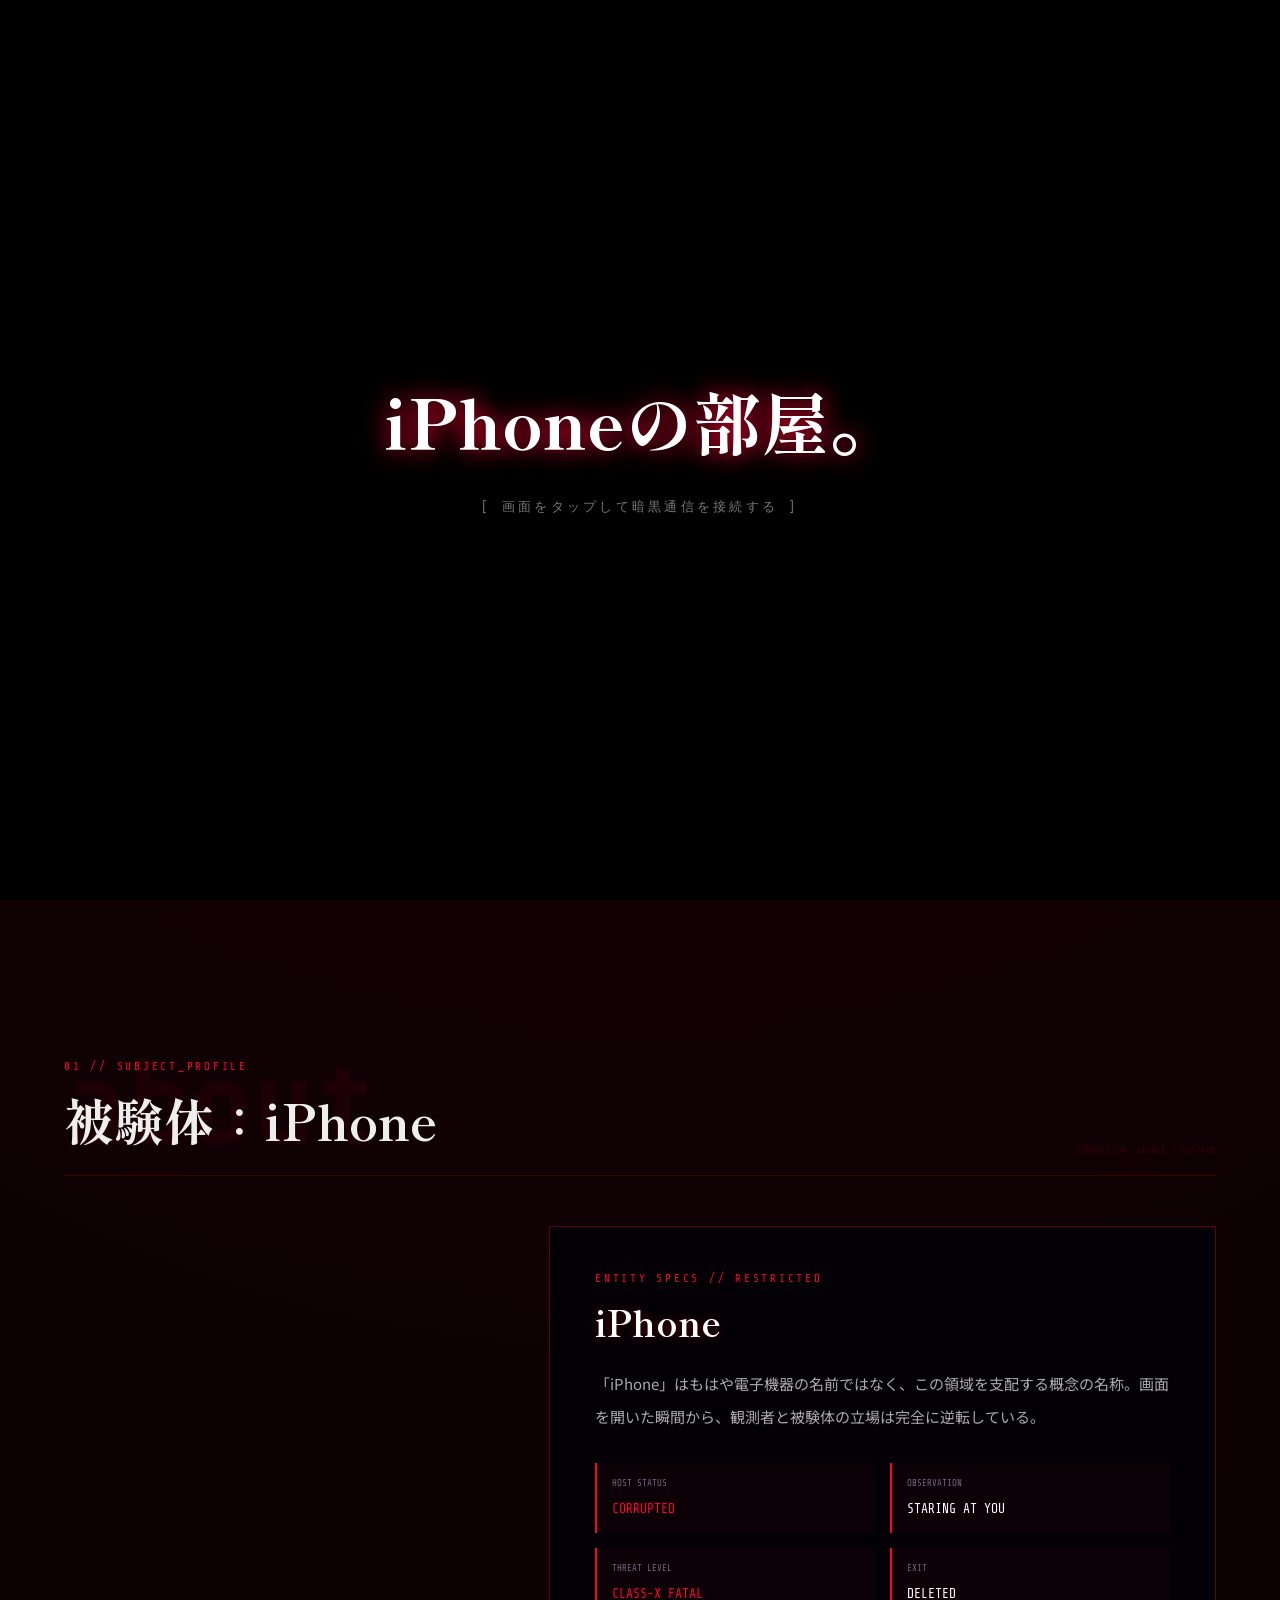
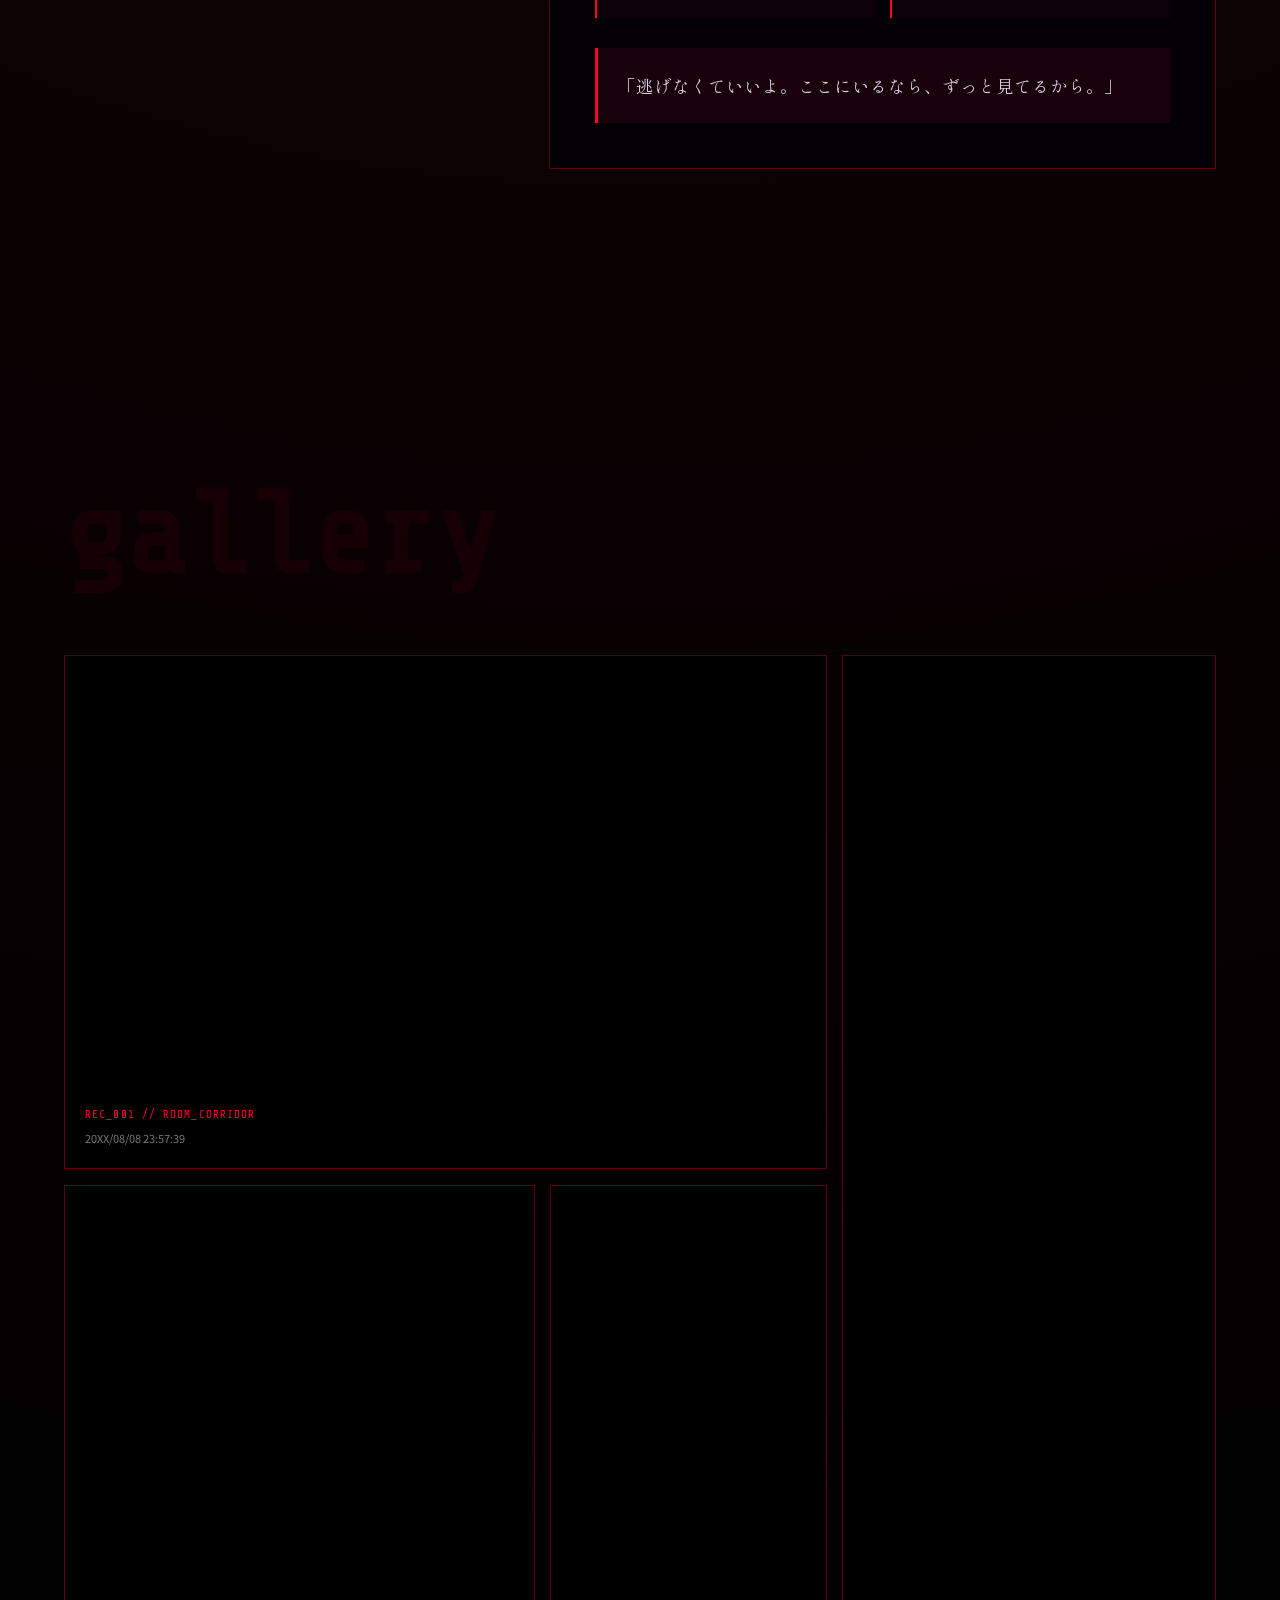
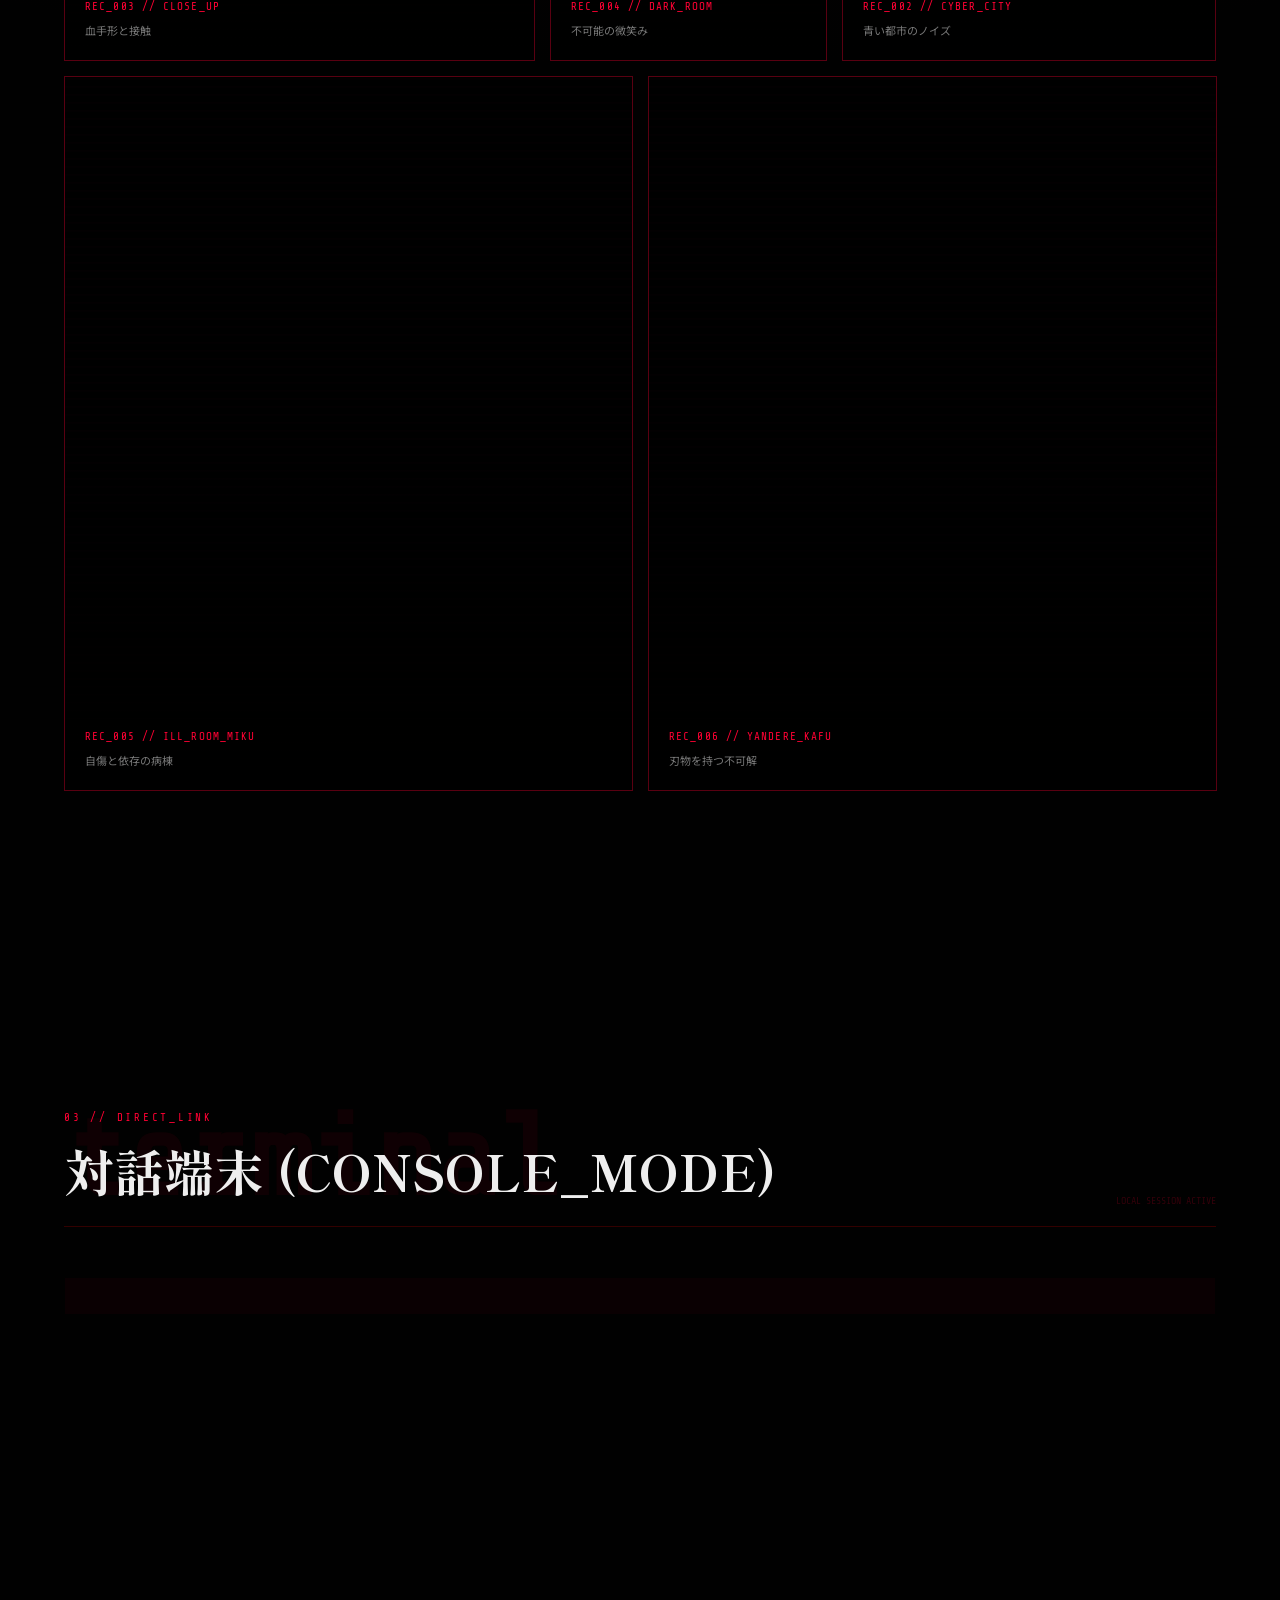
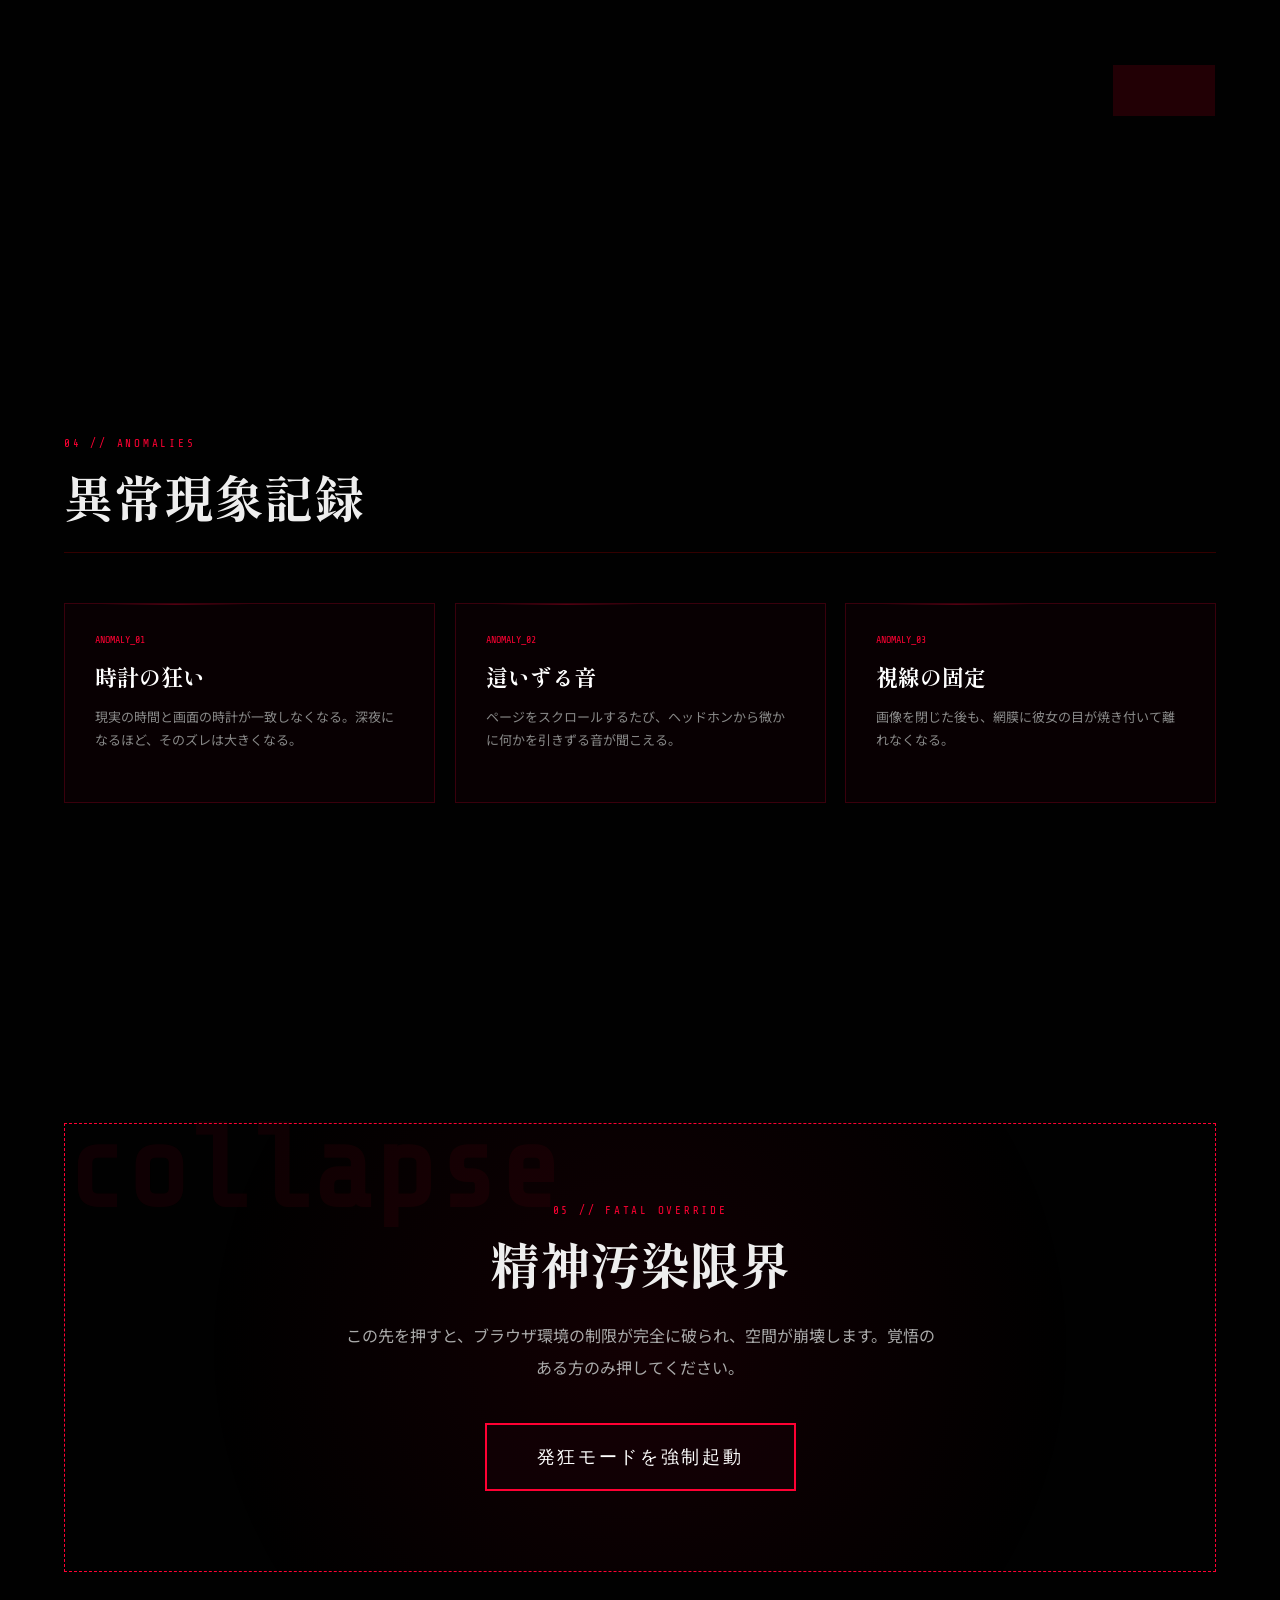
==== commit ca225ba6: "Rename index..html to index.html" ====
--- a/index.html
+++ b/index.html
@@ -4,7 +4,7 @@
 <meta charset="UTF-8">
 <meta name="viewport" content="width=device-width,initial-scale=1,viewport-fit=cover">
 <meta name="theme-color" content="#000000">
-<title>iPhoneの部屋。｜終焉極限完全版</title>
+<title>iPhoneの部屋。｜終焉極限・発狂ロック完全版</title>
 <link href="https://fonts.googleapis.com/css2?family=Cinzel:wght@600;800&family=Noto+Sans+JP:wght@300;400;700;900&family=Shippori+Mincho:wght@500;700;800&family=Share+Tech+Mono&display=swap" rel="stylesheet">
 <style>
 :root {
@@ -182,22 +182,405 @@
 #lightbox img { max-width: 95vw; max-height: 88vh; object-fit: contain; border: 2px solid var(--red); box-shadow: 0 0 80px rgba(255,0,51,.4); }
 #closeLight { position: absolute; right: 30px; top: 20px; background: none; border: 0; color: var(--red); font: 35px "Share Tech Mono"; }
 
-/* 発狂モード専用狂気スタイル */
-body.insane { animation: insaneShake 0.08s infinite; background: #050000; }
+/* =========================================================
+   発狂モード // EXTREME FULLSCREEN LOCK
+   - 画面全体を固定レイヤー化
+   - スクロールしても演出は常にviewport全面
+   - ページUIのクリック/タッチ/キー入力を一時停止
+   - 既定時間後に自動的に終了
+   ========================================================= */
+body.insane {
+  animation: insaneShake 0.075s infinite;
+  background: #050000;
+  overflow: hidden !important;
+  overscroll-behavior: none !important;
+  touch-action: none !important;
+}
+
+body.insane * {
+  cursor: none !important;
+}
+
+body.insane .nav,
+body.insane main,
+body.insane .hero {
+  filter: contrast(2.1) saturate(2.15) brightness(.72);
+}
+
+body.insane .section,
+body.insane .heroContent {
+  filter: contrast(2.35) saturate(2.25) brightness(.68);
+}
+
+body.insane p,
+body.insane h1,
+body.insane h2,
+body.insane h3 {
+  color: #ff1a45;
+  text-shadow:
+    0 0 6px #ff0033,
+    0 0 16px rgba(255,0,51,.95),
+    0 0 35px rgba(255,0,51,.55);
+}
+
 @keyframes insaneShake {
-  0% { transform: translate(2px, 1px) rotate(0deg); filter: invert(0); }
-  50% { transform: translate(-2px, -2px) rotate(-1deg); filter: invert(0.15) hue-rotate(20deg); }
-  100% { transform: translate(1px, 2px) rotate(1deg); filter: invert(0); }
-}
-body.insane .section, body.insane .heroContent { filter: contrast(2.2) saturate(2) brightness(0.75); }
-body.insane p, body.insane h1, body.insane h2 { color: var(--red); text-shadow: 0 0 12px var(--red); }
-body.insane #blood { opacity: 1; }
-#blood { position: fixed; inset: 0; z-index: 9994; pointer-events: none; opacity: 0; transition: 1.5s; background: radial-gradient(circle, transparent 5%, rgba(180,0,10,.85) 100%); mix-blend-mode: multiply; }
-.floating { position: fixed; z-index: 9996; pointer-events: none; color: #fff; font: 900 26px "Shippori Mincho"; animation: floatUp 2.2s cubic-bezier(0.4, 0, 0.2, 1) forwards; text-shadow: 0 0 20px var(--red); white-space: nowrap; }
-@keyframes floatUp {
-  0% { transform: translateY(15vh) scale(0.4) rotate(-25deg); opacity: 0; }
-  15% { opacity: 1; }
-  100% { transform: translateY(-110vh) scale(2.8) rotate(25deg); opacity: 0; filter: blur(4px); }
+  0%   { transform: translate(2px,1px) rotate(0deg) scale(1.001); filter: none; }
+  25%  { transform: translate(-2px,0) rotate(-.7deg) scale(1.003); filter: contrast(1.1); }
+  50%  { transform: translate(1px,-2px) rotate(.9deg) scale(1.002); filter: invert(.05); }
+  75%  { transform: translate(-1px,2px) rotate(.4deg) scale(1.004); filter: hue-rotate(12deg); }
+  100% { transform: translate(1px,-1px) rotate(-.4deg) scale(1.001); filter: none; }
+}
+
+/* 発狂オーバーレイ本体 */
+#insanityOverlay {
+  position: fixed;
+  inset: 0;
+  z-index: 200000;
+  display: none;
+  overflow: hidden;
+  isolation: isolate;
+  background:
+    radial-gradient(circle at 50% 45%, rgba(120,0,20,.42), transparent 18%),
+    radial-gradient(circle at 50% 50%, rgba(0,0,0,.15), #000 76%);
+  pointer-events: auto;
+  user-select: none;
+  -webkit-user-select: none;
+  touch-action: none;
+}
+
+#insanityOverlay.active {
+  display: block;
+  animation: overlayFlashIn .22s steps(2,end) both;
+}
+
+@keyframes overlayFlashIn {
+  0%   { opacity: 0; filter: invert(1); }
+  35%  { opacity: 1; filter: invert(0); }
+  55%  { opacity: .65; }
+  100% { opacity: 1; }
+}
+
+#insanityOverlay::before,
+#insanityOverlay::after {
+  content: "";
+  position: absolute;
+  inset: -5%;
+  pointer-events: none;
+}
+
+#insanityOverlay::before {
+  z-index: 1;
+  background:
+    repeating-linear-gradient(
+      0deg,
+      rgba(255,255,255,.04) 0 1px,
+      rgba(0,0,0,.15) 1px 3px
+    ),
+    repeating-linear-gradient(
+      90deg,
+      transparent 0 40px,
+      rgba(255,0,40,.03) 40px 41px
+    );
+  mix-blend-mode: screen;
+  opacity: .75;
+  animation: scanJitter .18s infinite steps(2,end);
+}
+
+#insanityOverlay::after {
+  z-index: 2;
+  background:
+    radial-gradient(circle at center, transparent 28%, rgba(0,0,0,.72) 92%),
+    repeating-radial-gradient(
+      ellipse at center,
+      transparent 0 9px,
+      rgba(255,0,30,.018) 10px 11px
+    );
+  animation: vignettePulse 1.8s infinite ease-in-out;
+}
+
+@keyframes scanJitter {
+  0% { transform: translate(0,0); }
+  25% { transform: translate(-1px,1px); }
+  50% { transform: translate(2px,-1px); }
+  75% { transform: translate(-2px,0); }
+  100% { transform: translate(1px,1px); }
+}
+
+@keyframes vignettePulse {
+  0%,100% { opacity: .8; }
+  50% { opacity: 1; }
+}
+
+/* 赤いノイズカーテン */
+#insanityStatic {
+  position: absolute;
+  inset: 0;
+  z-index: 3;
+  pointer-events: none;
+  opacity: .16;
+  background-image:
+    repeating-linear-gradient(
+      0deg,
+      transparent 0 2px,
+      rgba(255,255,255,.08) 2px 3px
+    );
+  mix-blend-mode: screen;
+  animation: staticRoll .08s infinite steps(2,end);
+}
+
+@keyframes staticRoll {
+  0%   { transform: translateY(0); opacity: .09; }
+  50%  { transform: translateY(-8px); opacity: .2; }
+  100% { transform: translateY(5px); opacity: .12; }
+}
+
+#insanityGlitchBar {
+  position: absolute;
+  left: -10%;
+  top: 44%;
+  width: 120%;
+  height: 11vh;
+  z-index: 8;
+  pointer-events: none;
+  opacity: 0;
+  background:
+    linear-gradient(
+      90deg,
+      transparent 0 12%,
+      rgba(255,0,51,.35) 12% 18%,
+      transparent 18% 38%,
+      rgba(0,240,255,.25) 38% 47%,
+      transparent 47% 72%,
+      rgba(255,255,255,.12) 72% 78%,
+      transparent 78%
+    );
+  filter: blur(.3px);
+}
+
+#insanityOverlay.active #insanityGlitchBar {
+  animation: glitchBar 1.2s infinite steps(2,end);
+}
+
+@keyframes glitchBar {
+  0%, 72% { opacity: 0; transform: translateX(0) scaleY(.25); }
+  73% { opacity: .9; transform: translateX(-4%) scaleY(1.4); }
+  75% { opacity: .2; transform: translateX(5%) scaleY(.5); }
+  78% { opacity: .75; transform: translateX(-2%) scaleY(1); }
+  80%,100% { opacity: 0; transform: translateX(3%) scaleY(.2); }
+}
+
+/* 中央の狂気UI */
+#insanityCore {
+  position: absolute;
+  inset: 0;
+  z-index: 12;
+  display: grid;
+  place-items: center;
+  padding: 6vh 6vw;
+}
+
+#insanityPanel {
+  width: min(920px, 92vw);
+  min-height: min(560px, 80vh);
+  display: flex;
+  flex-direction: column;
+  justify-content: center;
+  align-items: center;
+  text-align: center;
+  position: relative;
+  border: 1px solid rgba(255,0,51,.45);
+  background:
+    radial-gradient(circle at center, rgba(55,0,8,.3), rgba(0,0,0,.75) 65%),
+    rgba(0,0,0,.55);
+  box-shadow:
+    0 0 0 1px rgba(255,255,255,.03) inset,
+    0 0 120px rgba(255,0,51,.16);
+  backdrop-filter: blur(3px);
+  transform: translateZ(0);
+  animation: panelBreath .8s infinite alternate ease-in-out;
+}
+
+@keyframes panelBreath {
+  from { transform: scale(.996) skewX(0deg); }
+  to   { transform: scale(1.004) skewX(.08deg); }
+}
+
+#insanityEyebrow {
+  color: #ff0033;
+  font: 900 11px/1.4 "Share Tech Mono";
+  letter-spacing: .45em;
+  margin-bottom: 18px;
+  text-shadow: 0 0 12px #ff0033;
+}
+
+#insanityTitle {
+  margin: 0;
+  color: #fff;
+  font: 900 clamp(48px, 10vw, 140px)/.82 "Shippori Mincho";
+  letter-spacing: -.03em;
+  text-shadow:
+    0 0 6px #fff,
+    0 0 24px #ff0033,
+    0 0 65px rgba(255,0,51,.8);
+  animation: titleTwitch .21s infinite steps(2,end);
+}
+
+@keyframes titleTwitch {
+  0%, 78%, 100% { transform: translate(0,0); clip-path: inset(0); }
+  80% { transform: translate(-4px,1px); clip-path: inset(10% 0 55% 0); }
+  82% { transform: translate(5px,-1px); clip-path: inset(55% 0 12% 0); }
+  84% { transform: translate(0,0); clip-path: inset(0); }
+}
+
+#insanitySub {
+  margin: 25px auto 0;
+  max-width: 620px;
+  color: #b8a5ad;
+  font: 500 clamp(12px, 1.5vw, 16px)/2.05 "Noto Sans JP";
+  letter-spacing: .08em;
+}
+
+#insanityTimerWrap {
+  width: min(620px, 84vw);
+  margin: 35px auto 22px;
+}
+
+#insanityTimerLabel {
+  display: flex;
+  justify-content: space-between;
+  align-items: center;
+  font: 10px "Share Tech Mono";
+  color: #ff4767;
+  margin-bottom: 8px;
+  letter-spacing: .22em;
+}
+
+#insanityTimerTrack {
+  position: relative;
+  height: 12px;
+  background: rgba(255,255,255,.055);
+  border: 1px solid rgba(255,0,51,.36);
+  overflow: hidden;
+}
+
+#insanityTimerFill {
+  position: absolute;
+  inset: 0 auto 0 0;
+  width: 100%;
+  background:
+    linear-gradient(
+      90deg,
+      #39000b,
+      #ff0033 40%,
+      #fff 65%,
+      #ff0033 72%,
+      #39000b
+    );
+  box-shadow: 0 0 25px rgba(255,0,51,.65);
+  transform-origin: left center;
+}
+
+#insanityTimer {
+  color: #fff;
+  font: 800 clamp(40px, 8vw, 88px) "Share Tech Mono";
+  line-height: 1;
+  text-shadow: 0 0 18px rgba(255,0,51,.95);
+  min-width: 5ch;
+}
+
+#insanityStatus {
+  min-height: 3.6em;
+  margin-top: 8px;
+  color: #ff1a45;
+  font: 900 13px/1.8 "Share Tech Mono";
+  letter-spacing: .18em;
+  text-shadow: 0 0 9px #ff0033;
+}
+
+#insanityAbort {
+  display: none;
+  position: absolute;
+  bottom: 18px;
+  right: 18px;
+  z-index: 20;
+  padding: 8px 12px;
+  background: rgba(0,0,0,.72);
+  border: 1px solid rgba(255,0,51,.22);
+  color: rgba(255,255,255,.22);
+  font: 9px "Share Tech Mono";
+}
+
+/* 発狂中の画面上に出る大量の文字 */
+.insaneShard {
+  position: fixed;
+  z-index: 15;
+  pointer-events: none;
+  white-space: nowrap;
+  color: rgba(255,255,255,.82);
+  font: 900 clamp(14px, 3vw, 34px) "Shippori Mincho";
+  text-shadow:
+    0 0 7px #ff0033,
+    0 0 22px rgba(255,0,51,.9);
+  mix-blend-mode: screen;
+  animation:
+    shardEnter .12s steps(2,end) both,
+    shardExit var(--life) ease-in forwards;
+}
+
+@keyframes shardEnter {
+  from { opacity: 0; transform: scale(.2) rotate(-15deg); }
+  to   { opacity: 1; transform: scale(1) rotate(0); }
+}
+
+@keyframes shardExit {
+  0% { opacity: 1; }
+  70% { opacity: .95; }
+  100% { opacity: 0; transform: translate3d(var(--dx), var(--dy), 0) scale(1.8) rotate(var(--rot)); filter: blur(4px); }
+}
+
+.insaneFlash {
+  position: fixed;
+  inset: 0;
+  z-index: 18;
+  pointer-events: none;
+  background: #fff;
+  mix-blend-mode: difference;
+  animation: flashKill .12s steps(2,end) forwards;
+}
+
+@keyframes flashKill {
+  0% { opacity: .82; }
+  100% { opacity: 0; }
+}
+
+#insanityOverlay[data-phase="critical"] #insanityPanel {
+  animation:
+    panelBreath .17s infinite alternate,
+    criticalPulse .31s infinite steps(2,end);
+}
+
+#insanityOverlay[data-phase="critical"] #insanityTitle {
+  color: #ff0033;
+  text-shadow:
+    0 0 4px #fff,
+    0 0 12px #ff0033,
+    0 0 40px #ff0033;
+}
+
+@keyframes criticalPulse {
+  0%,100% { box-shadow: 0 0 0 1px rgba(255,0,51,.4) inset, 0 0 80px rgba(255,0,51,.25); }
+  50% { box-shadow: 0 0 0 8px rgba(255,0,51,.1) inset, 0 0 180px rgba(255,0,51,.5); }
+}
+
+#insanityOverlay[data-phase="release"] {
+  animation: releaseFlash 1.8s ease-out both;
+}
+
+@keyframes releaseFlash {
+  0% { opacity: 1; filter: none; }
+  25% { opacity: .3; filter: invert(1); }
+  45% { opacity: 1; filter: blur(0); }
+  100% { opacity: 0; filter: blur(8px); }
 }
 
 @media(max-width: 850px) {
@@ -207,11 +590,78 @@
   .g, .g:nth-child(n) { grid-column: span 2; }
   .fearGrid { grid-template-columns: 1fr; }
 }
+
+/* =========================================================
+   CINEMATIC MICRO-SYSTEMS
+   ========================================================= */
+body::selection { background: #ff0033; color: #000; }
+.hero::after {
+  content: "";
+  position: absolute;
+  inset: 0;
+  background:
+    linear-gradient(90deg, transparent 0 12%, rgba(255,0,51,.05) 12% 12.2%, transparent 12.2% 100%),
+    linear-gradient(180deg, transparent 0 70%, rgba(0,0,0,.85) 100%);
+  pointer-events: none;
+  mix-blend-mode: screen;
+}
+.section::before {
+  content: attr(id);
+  position: absolute;
+  left: 0;
+  margin-top: -18px;
+  color: rgba(255,0,51,.06);
+  font: 900 9vw "Share Tech Mono";
+  pointer-events: none;
+}
+.section { position: relative; }
+.reveal.show { animation: revealNoise .75s cubic-bezier(.16,1,.3,1) both; }
+@keyframes revealNoise {
+  0% { opacity: 0; transform: translateY(40px) skewX(2deg); filter: blur(10px) contrast(1.7); }
+  60% { opacity: 1; transform: translateY(-2px) skewX(-.2deg); filter: blur(0) contrast(1.1); }
+  100% { transform: translateY(0) skewX(0); }
+}
+.btn::before {
+  content: "";
+  position: absolute;
+  top: 0;
+  left: -40%;
+  width: 35%;
+  height: 100%;
+  background: linear-gradient(90deg, transparent, rgba(255,255,255,.45), transparent);
+  transform: skewX(-20deg);
+  transition: left .45s;
+}
+.btn:hover::before { left: 120%; }
+#termBody::-webkit-scrollbar { width: 4px; }
+#termBody::-webkit-scrollbar-track { background: #050005; }
+#termBody::-webkit-scrollbar-thumb { background: #330009; }
+.g::after {
+  content: "";
+  position: absolute;
+  inset: 0;
+  pointer-events: none;
+  background:
+    repeating-linear-gradient(0deg, transparent 0 6px, rgba(255,0,51,.05) 7px 8px);
+  opacity: .18;
+  mix-blend-mode: screen;
+}
+.fear::after {
+  content: "";
+  position: absolute;
+  width: 40%;
+  height: 1px;
+  left: 10%;
+  top: 0;
+  background: linear-gradient(90deg, transparent, var(--red), transparent);
+  opacity: .3;
+}
+
 </style>
 </head>
 <body>
 
-<!-- 初回起動時タップ要求（音声・演出の強制許可） -->
+<!-- 初回起動時タップ要求：音声をブラウザのユーザー操作制限内で有効化 -->
 <div id="bootScreen">
   <h1 class="glitch">iPhoneの部屋。</h1>
   <p>[ 画面をタップして暗黒通信を接続する ]</p>
@@ -316,7 +766,7 @@
 
 <script>
 const $ = s => document.querySelector(s);
-let insane = false, sanity = 100, floatTimer = null;
+let sanity = 100;
 const originalTitle = document.title;
 let audioCtx = null, noiseNode = null, droneGain = null;
 
@@ -482,53 +932,301 @@
   });
 }
 
-// ==========================================
-// 6. 発狂モード制御
-// ==========================================
-function spawnFloating() {
-  const words = ["死", "見ルナ", "イタイ", "逃ゲルナ", "■■■■", "ウシロ", "クルシイ", "眼", "壊レタ"];
+// =========================================================
+// 6. 発狂モード // EXTREME FULLSCREEN LOCK ENGINE
+// =========================================================
+const INSANITY_DURATION = 12000;
+let insane = false;
+let insaneStartedAt = 0;
+let insaneFrame = 0;
+let insaneTimer = null;
+let insaneShardTimer = null;
+let insaneFlashTimer = null;
+let previousScrollY = 0;
+let previousOverflow = "";
+let previousTouchAction = "";
+let previousBodyTransform = "";
+
+const insanityOverlay = $("#insanityOverlay");
+const insanityTimer = $("#insanityTimer");
+const insanityTimerFill = $("#insanityTimerFill");
+const insanityStatus = $("#insanityStatus");
+const insanityTitle = $("#insanityTitle");
+
+const INSANE_WORDS = [
+  "見てる", "逃げるな", "うしろ", "まだいる", "■■■■",
+  "こっち", "開けて", "閉じないで", "見つけた", "聞こえる？",
+  "止めないで", "戻れない", "ずっと", "視線", "眼",
+  "そこ", "今", "まだ", "いるよ", "近い", "近い", "近い"
+];
+
+const INSANE_STATUS = [
+  "操作を受け付けていません。",
+  "スクロールは無効化されています。",
+  "入力経路を一時遮断しています。",
+  "表示領域を固定しています。",
+  "タイマーがゼロになるまで終了できません。",
+  "画面外へ逃げても、レイヤーは消えません。",
+  "あと少し。",
+  "見ないで。",
+  "もう少しだけ。"
+];
+
+function setInsanityOverlay(active) {
+  insanityOverlay.classList.toggle("active", active);
+  insanityOverlay.setAttribute("aria-hidden", String(!active));
+}
+
+function savePageInputState() {
+  previousOverflow = document.body.style.overflow;
+  previousTouchAction = document.body.style.touchAction;
+  previousBodyTransform = document.body.style.transform;
+}
+
+function lockPageInput() {
+  savePageInputState();
+  document.body.style.overflow = "hidden";
+  document.body.style.touchAction = "none";
+  document.documentElement.style.overscrollBehavior = "none";
+}
+
+function restorePageInput() {
+  document.body.style.overflow = previousOverflow;
+  document.body.style.touchAction = previousTouchAction;
+  document.body.style.transform = previousBodyTransform;
+  document.documentElement.style.overscrollBehavior = "";
+}
+
+function keepViewportFixed() {
+  if (!insane) return;
+  if (window.scrollY !== previousScrollY) {
+    window.scrollTo(0, previousScrollY);
+  }
+}
+
+function blockInsanityInput(event) {
+  if (!insane) return;
+  if (event.target && event.target.closest("#insanityOverlay")) {
+    event.preventDefault();
+    event.stopPropagation();
+  } else {
+    event.preventDefault();
+    event.stopPropagation();
+  }
+}
+
+const insanityBlockedEvents = [
+  "wheel", "touchstart", "touchmove", "touchend",
+  "pointerdown", "pointerup", "click", "dblclick",
+  "contextmenu", "dragstart", "selectstart"
+];
+
+insanityBlockedEvents.forEach(type => {
+  window.addEventListener(type, blockInsanityInput, { capture: true, passive: false });
+});
+
+window.addEventListener("keydown", event => {
+  if (!insane) return;
+  event.preventDefault();
+  event.stopImmediatePropagation();
+}, { capture: true });
+
+window.addEventListener("beforeunload", event => {
+  if (!insane) return;
+  // ブラウザを強制的に閉じることはせず、ページ内ロックだけを行う。
+  // ユーザーのブラウザ操作そのものは妨害しない。
+});
+
+window.addEventListener("scroll", keepViewportFixed, { passive: true });
+
+function spawnInsaneShard() {
+  if (!insane || !insanityOverlay.classList.contains("active")) return;
   const el = document.createElement("div");
-  el.className = "floating";
-  el.textContent = words[Math.floor(Math.random() * words.length)];
-  el.style.left = (Math.random() * 85) + "vw";
-  el.style.top = (Math.random() * 80 + 10) + "vh";
-  el.style.fontSize = (22 + Math.random() * 50) + "px";
-  document.body.appendChild(el);
-  setTimeout(() => el.remove(), 1800);
+  el.className = "insaneShard";
+  el.textContent = INSANE_WORDS[Math.floor(Math.random() * INSANE_WORDS.length)];
+  const left = Math.random() * 92;
+  const top = 8 + Math.random() * 82;
+  const life = 0.8 + Math.random() * 2.8;
+  const dx = (-30 + Math.random() * 60) + "vw";
+  const dy = (-50 + Math.random() * 40) + "vh";
+  const rot = (-35 + Math.random() * 70) + "deg";
+
+  el.style.left = left + "vw";
+  el.style.top = top + "vh";
+  el.style.setProperty("--life", life + "s");
+  el.style.setProperty("--dx", dx);
+  el.style.setProperty("--dy", dy);
+  el.style.setProperty("--rot", rot);
+
+  insanityOverlay.appendChild(el);
+  setTimeout(() => el.remove(), (life + 0.2) * 1000);
+}
+
+function spawnInsaneFlash() {
+  if (!insane) return;
+  const flash = document.createElement("div");
+  flash.className = "insaneFlash";
+  insanityOverlay.appendChild(flash);
+  setTimeout(() => flash.remove(), 160);
+}
+
+function updateInsanityTimer(now = performance.now()) {
+  if (!insane) return;
+  const elapsed = now - insaneStartedAt;
+  const left = Math.max(0, INSANITY_DURATION - elapsed);
+  const ratio = left / INSANITY_DURATION;
+
+  insanityTimer.textContent = (left / 1000).toFixed(1);
+  insanityTimerFill.style.transform = `scaleX(${ratio})`;
+
+  if (left <= 3800) {
+    insanityOverlay.dataset.phase = "critical";
+    insanityStatus.textContent =
+      INSANE_STATUS[Math.floor((elapsed / 420) % INSANE_STATUS.length)];
+  } else {
+    insanityOverlay.dataset.phase = "normal";
+    insanityStatus.textContent =
+      INSANE_STATUS[Math.floor((elapsed / 1050) % INSANE_STATUS.length)];
+  }
+
+  if (left <= 0) {
+    endInsanity("timeout");
+    return;
+  }
+
+  insaneFrame = requestAnimationFrame(updateInsanityTimer);
+}
+
+function beginInsanityCountdown() {
+  cancelAnimationFrame(insaneFrame);
+  insaneStartedAt = performance.now();
+  updateInsanityTimer(insaneStartedAt);
+}
+
+function endInsanity(reason = "timeout") {
+  if (!insane) return;
+
+  insane = false;
+  cancelAnimationFrame(insaneFrame);
+  clearInterval(insaneShardTimer);
+  clearTimeout(insaneFlashTimer);
+  insaneShardTimer = null;
+  insaneFlashTimer = null;
+
+  insanityOverlay.dataset.phase = "release";
+  insanityStatus.textContent =
+    reason === "timeout"
+      ? "LOCK RELEASED // セッションを解放しました。"
+      : "SESSION ENDED.";
+
+  document.body.classList.remove("insane");
+  restorePageInput();
+  updateSan(35);
+
+  clearTimeout(insanityTimer);
+  clearTimeout(window.__insanityReleaseCleanup);
+
+  window.__insanityReleaseCleanup = setTimeout(() => {
+    setInsanityOverlay(false);
+    insanityOverlay.dataset.phase = "normal";
+    document.querySelectorAll(".insaneShard").forEach(x => x.remove());
+    insanityTimer.textContent = "0.0";
+    insanityTimerFill.style.transform = "scaleX(0)";
+    document.title = originalTitle;
+    $("#insanityBtn").style.display = "inline-block";
+    $("#resetBtn").style.display = "none";
+    updateSan(Math.max(35, sanity));
+  }, 1200);
 }
 
 function startInsanity() {
   if (insane) return;
+
   insane = true;
+  previousScrollY = window.scrollY;
+  savePageInputState();
+  lockPageInput();
+
   document.body.classList.add("insane");
-  document.title = "■■■■■■■■■■■■";
+  setInsanityOverlay(true);
+
+  document.title = "■■■ 発狂 // FULLSCREEN LOCK ■■■";
   $("#insanityBtn").style.display = "none";
-  $("#resetBtn").style.display = "block";
-  updateSan(0);
-
-  floatTimer = setInterval(spawnFloating, 50);
-  for(let i=0; i<25; i++) setTimeout(spawnFloating, i*30);
-
-  if (droneGain) droneGain.gain.setValueAtTime(0.25, audioCtx.currentTime);
-}
-
+  $("#resetBtn").style.display = "none";
+
+  sanity = 0;
+  $("#sanFill").style.width = "0%";
+  $("#sanVal").textContent = "0%";
+
+  insanityTimer.textContent = (INSANITY_DURATION / 1000).toFixed(1);
+  insanityTimerFill.style.transform = "scaleX(1)";
+  insanityStatus.textContent = "画面を固定しています……";
+
+  // 初期バースト
+  for (let i = 0; i < 26; i++) {
+    setTimeout(() => spawnInsaneShard(), i * 24);
+  }
+
+  // 発狂中は一定頻度で画面上の文字を生成
+  insaneShardTimer = setInterval(() => {
+    const burst = Math.random() < 0.22 ? 4 : 1;
+    for (let i = 0; i < burst; i++) spawnInsaneShard();
+  }, 105);
+
+  // ランダムな白フラッシュ
+  insaneFlashTimer = setInterval(() => {
+    if (Math.random() < 0.35) spawnInsaneFlash();
+  }, 480);
+
+  if (audioCtx) {
+    if (audioCtx.state === "suspended") audioCtx.resume();
+    if (droneGain) {
+      droneGain.gain.cancelScheduledValues(audioCtx.currentTime);
+      droneGain.gain.setTargetAtTime(.34, audioCtx.currentTime, .08);
+    }
+  }
+
+  beginInsanityCountdown();
+}
+
+// 緊急停止は「強制終了」ではなく、発狂モードの自然な終了フローを呼ぶ。
 function resetInsanity() {
-  insane = false;
-  clearInterval(floatTimer); floatTimer = null;
-  document.body.classList.remove("insane");
-  document.title = originalTitle;
-  document.querySelectorAll(".floating").forEach(x => x.remove());
-  $("#insanityBtn").style.display = "inline-block";
-  $("#resetBtn").style.display = "none";
-  updateSan(100);
-  window.scrollTo({top: 0, behavior: "smooth"});
-  location.reload();
+  if (insane) endInsanity("manual");
 }
 
 $("#insanityBtn").onclick = startInsanity;
 $("#resetBtn").onclick = resetInsanity;
 
+// ボタン連打による重複起動を防止。
+$("#insanityBtn").addEventListener("dblclick", event => {
+  event.preventDefault();
+  event.stopPropagation();
+});
+
+// 発狂中はリンク移動もページ内操作も停止。
+document.addEventListener("click", event => {
+  if (!insane) return;
+  if (!event.target.closest("#insanityOverlay")) {
+    event.preventDefault();
+    event.stopPropagation();
+  }
+}, true);
+
+// 発狂終了後の音量をゆっくり復帰。
+const originalDroneGain = 0.08;
+function recoverDrone() {
+  if (!audioCtx || !droneGain) return;
+  droneGain.gain.cancelScheduledValues(audioCtx.currentTime);
+  droneGain.gain.setTargetAtTime(originalDroneGain, audioCtx.currentTime, .35);
+}
+const originalEndInsanity = endInsanity;
+endInsanity = function(reason = "timeout") {
+  originalEndInsanity(reason);
+  setTimeout(recoverDrone, 300);
+};
+
 // 自動SAN値減少
+
 setInterval(() => {
   if (!insane && document.visibilityState === "visible") updateSan(sanity - 1);
 }, 2500);
@@ -546,6 +1244,723 @@
 });
 $("#closeLight").onclick = () => lb.classList.remove("open");
 lb.onclick = e => { if(e.target === lb) lb.classList.remove("open"); };
+
+
+/* =========================================================
+   DEEP HORROR LOG BANK // DATA-DRIVEN VISUAL NOISE
+   ========================================================= */
+const DEEP_HORROR_LOGS = [
+  "LOG_00_00 // 見てる / 視線 / ■■■",
+  "LOG_00_01 // 見てる / 足音 / …",
+  "LOG_00_02 // 見てる / 呼吸 / …",
+  "LOG_00_03 // 見てる / ドア / ■■■",
+  "LOG_00_04 // 見てる / 窓 / …",
+  "LOG_00_05 // 見てる / 反射 / …",
+  "LOG_00_06 // 見てる / 影 / ■■■",
+  "LOG_00_07 // 見てる / 記録 / …",
+  "LOG_00_08 // 見てる / ノイズ / …",
+  "LOG_00_09 // 見てる / 記憶 / ■■■",
+  "LOG_00_10 // 見てる / 時計 / …",
+  "LOG_00_11 // 見てる / 部屋 / …",
+  "LOG_00_12 // 見てる / 画面 / ■■■",
+  "LOG_00_13 // 見てる / 声 / …",
+  "LOG_00_14 // 見てる / 手 / …",
+  "LOG_00_15 // 見てる / 眼 / ■■■",
+  "LOG_01_00 // まだいる / 視線 / …",
+  "LOG_01_01 // まだいる / 足音 / …",
+  "LOG_01_02 // まだいる / 呼吸 / ■■■",
+  "LOG_01_03 // まだいる / ドア / …",
+  "LOG_01_04 // まだいる / 窓 / …",
+  "LOG_01_05 // まだいる / 反射 / ■■■",
+  "LOG_01_06 // まだいる / 影 / …",
+  "LOG_01_07 // まだいる / 記録 / …",
+  "LOG_01_08 // まだいる / ノイズ / ■■■",
+  "LOG_01_09 // まだいる / 記憶 / …",
+  "LOG_01_10 // まだいる / 時計 / …",
+  "LOG_01_11 // まだいる / 部屋 / ■■■",
+  "LOG_01_12 // まだいる / 画面 / …",
+  "LOG_01_13 // まだいる / 声 / …",
+  "LOG_01_14 // まだいる / 手 / ■■■",
+  "LOG_01_15 // まだいる / 眼 / …",
+  "LOG_02_00 // うしろ / 視線 / …",
+  "LOG_02_01 // うしろ / 足音 / ■■■",
+  "LOG_02_02 // うしろ / 呼吸 / …",
+  "LOG_02_03 // うしろ / ドア / …",
+  "LOG_02_04 // うしろ / 窓 / ■■■",
+  "LOG_02_05 // うしろ / 反射 / …",
+  "LOG_02_06 // うしろ / 影 / …",
+  "LOG_02_07 // うしろ / 記録 / ■■■",
+  "LOG_02_08 // うしろ / ノイズ / …",
+  "LOG_02_09 // うしろ / 記憶 / …",
+  "LOG_02_10 // うしろ / 時計 / ■■■",
+  "LOG_02_11 // うしろ / 部屋 / …",
+  "LOG_02_12 // うしろ / 画面 / …",
+  "LOG_02_13 // うしろ / 声 / ■■■",
+  "LOG_02_14 // うしろ / 手 / …",
+  "LOG_02_15 // うしろ / 眼 / …",
+  "LOG_03_00 // 閉じないで / 視線 / ■■■",
+  "LOG_03_01 // 閉じないで / 足音 / …",
+  "LOG_03_02 // 閉じないで / 呼吸 / …",
+  "LOG_03_03 // 閉じないで / ドア / ■■■",
+  "LOG_03_04 // 閉じないで / 窓 / …",
+  "LOG_03_05 // 閉じないで / 反射 / …",
+  "LOG_03_06 // 閉じないで / 影 / ■■■",
+  "LOG_03_07 // 閉じないで / 記録 / …",
+  "LOG_03_08 // 閉じないで / ノイズ / …",
+  "LOG_03_09 // 閉じないで / 記憶 / ■■■",
+  "LOG_03_10 // 閉じないで / 時計 / …",
+  "LOG_03_11 // 閉じないで / 部屋 / …",
+  "LOG_03_12 // 閉じないで / 画面 / ■■■",
+  "LOG_03_13 // 閉じないで / 声 / …",
+  "LOG_03_14 // 閉じないで / 手 / …",
+  "LOG_03_15 // 閉じないで / 眼 / ■■■",
+  "LOG_04_00 // 聞こえる？ / 視線 / …",
+  "LOG_04_01 // 聞こえる？ / 足音 / …",
+  "LOG_04_02 // 聞こえる？ / 呼吸 / ■■■",
+  "LOG_04_03 // 聞こえる？ / ドア / …",
+  "LOG_04_04 // 聞こえる？ / 窓 / …",
+  "LOG_04_05 // 聞こえる？ / 反射 / ■■■",
+  "LOG_04_06 // 聞こえる？ / 影 / …",
+  "LOG_04_07 // 聞こえる？ / 記録 / …",
+  "LOG_04_08 // 聞こえる？ / ノイズ / ■■■",
+  "LOG_04_09 // 聞こえる？ / 記憶 / …",
+  "LOG_04_10 // 聞こえる？ / 時計 / …",
+  "LOG_04_11 // 聞こえる？ / 部屋 / ■■■",
+  "LOG_04_12 // 聞こえる？ / 画面 / …",
+  "LOG_04_13 // 聞こえる？ / 声 / …",
+  "LOG_04_14 // 聞こえる？ / 手 / ■■■",
+  "LOG_04_15 // 聞こえる？ / 眼 / …",
+  "LOG_05_00 // ここにいる / 視線 / …",
+  "LOG_05_01 // ここにいる / 足音 / ■■■",
+  "LOG_05_02 // ここにいる / 呼吸 / …",
+  "LOG_05_03 // ここにいる / ドア / …",
+  "LOG_05_04 // ここにいる / 窓 / ■■■",
+  "LOG_05_05 // ここにいる / 反射 / …",
+  "LOG_05_06 // ここにいる / 影 / …",
+  "LOG_05_07 // ここにいる / 記録 / ■■■",
+  "LOG_05_08 // ここにいる / ノイズ / …",
+  "LOG_05_09 // ここにいる / 記憶 / …",
+  "LOG_05_10 // ここにいる / 時計 / ■■■",
+  "LOG_05_11 // ここにいる / 部屋 / …",
+  "LOG_05_12 // ここにいる / 画面 / …",
+  "LOG_05_13 // ここにいる / 声 / ■■■",
+  "LOG_05_14 // ここにいる / 手 / …",
+  "LOG_05_15 // ここにいる / 眼 / …",
+  "LOG_06_00 // 見つけた / 視線 / ■■■",
+  "LOG_06_01 // 見つけた / 足音 / …",
+  "LOG_06_02 // 見つけた / 呼吸 / …",
+  "LOG_06_03 // 見つけた / ドア / ■■■",
+  "LOG_06_04 // 見つけた / 窓 / …",
+  "LOG_06_05 // 見つけた / 反射 / …",
+  "LOG_06_06 // 見つけた / 影 / ■■■",
+  "LOG_06_07 // 見つけた / 記録 / …",
+  "LOG_06_08 // 見つけた / ノイズ / …",
+  "LOG_06_09 // 見つけた / 記憶 / ■■■",
+  "LOG_06_10 // 見つけた / 時計 / …",
+  "LOG_06_11 // 見つけた / 部屋 / …",
+  "LOG_06_12 // 見つけた / 画面 / ■■■",
+  "LOG_06_13 // 見つけた / 声 / …",
+  "LOG_06_14 // 見つけた / 手 / …",
+  "LOG_06_15 // 見つけた / 眼 / ■■■",
+  "LOG_07_00 // 戻れない / 視線 / …",
+  "LOG_07_01 // 戻れない / 足音 / …",
+  "LOG_07_02 // 戻れない / 呼吸 / ■■■",
+  "LOG_07_03 // 戻れない / ドア / …",
+  "LOG_07_04 // 戻れない / 窓 / …",
+  "LOG_07_05 // 戻れない / 反射 / ■■■",
+  "LOG_07_06 // 戻れない / 影 / …",
+  "LOG_07_07 // 戻れない / 記録 / …",
+  "LOG_07_08 // 戻れない / ノイズ / ■■■",
+  "LOG_07_09 // 戻れない / 記憶 / …",
+  "LOG_07_10 // 戻れない / 時計 / …",
+  "LOG_07_11 // 戻れない / 部屋 / ■■■",
+  "LOG_07_12 // 戻れない / 画面 / …",
+  "LOG_07_13 // 戻れない / 声 / …",
+  "LOG_07_14 // 戻れない / 手 / ■■■",
+  "LOG_07_15 // 戻れない / 眼 / …",
+  "LOG_08_00 // 逃げないで / 視線 / …",
+  "LOG_08_01 // 逃げないで / 足音 / ■■■",
+  "LOG_08_02 // 逃げないで / 呼吸 / …",
+  "LOG_08_03 // 逃げないで / ドア / …",
+  "LOG_08_04 // 逃げないで / 窓 / ■■■",
+  "LOG_08_05 // 逃げないで / 反射 / …",
+  "LOG_08_06 // 逃げないで / 影 / …",
+  "LOG_08_07 // 逃げないで / 記録 / ■■■",
+  "LOG_08_08 // 逃げないで / ノイズ / …",
+  "LOG_08_09 // 逃げないで / 記憶 / …",
+  "LOG_08_10 // 逃げないで / 時計 / ■■■",
+  "LOG_08_11 // 逃げないで / 部屋 / …",
+  "LOG_08_12 // 逃げないで / 画面 / …",
+  "LOG_08_13 // 逃げないで / 声 / ■■■",
+  "LOG_08_14 // 逃げないで / 手 / …",
+  "LOG_08_15 // 逃げないで / 眼 / …",
+  "LOG_09_00 // 画面の外 / 視線 / ■■■",
+  "LOG_09_01 // 画面の外 / 足音 / …",
+  "LOG_09_02 // 画面の外 / 呼吸 / …",
+  "LOG_09_03 // 画面の外 / ドア / ■■■",
+  "LOG_09_04 // 画面の外 / 窓 / …",
+  "LOG_09_05 // 画面の外 / 反射 / …",
+  "LOG_09_06 // 画面の外 / 影 / ■■■",
+  "LOG_09_07 // 画面の外 / 記録 / …",
+  "LOG_09_08 // 画面の外 / ノイズ / …",
+  "LOG_09_09 // 画面の外 / 記憶 / ■■■",
+  "LOG_09_10 // 画面の外 / 時計 / …",
+  "LOG_09_11 // 画面の外 / 部屋 / …",
+  "LOG_09_12 // 画面の外 / 画面 / ■■■",
+  "LOG_09_13 // 画面の外 / 声 / …",
+  "LOG_09_14 // 画面の外 / 手 / …",
+  "LOG_09_15 // 画面の外 / 眼 / ■■■",
+  "LOG_10_00 // そこじゃない / 視線 / …",
+  "LOG_10_01 // そこじゃない / 足音 / …",
+  "LOG_10_02 // そこじゃない / 呼吸 / ■■■",
+  "LOG_10_03 // そこじゃない / ドア / …",
+  "LOG_10_04 // そこじゃない / 窓 / …",
+  "LOG_10_05 // そこじゃない / 反射 / ■■■",
+  "LOG_10_06 // そこじゃない / 影 / …",
+  "LOG_10_07 // そこじゃない / 記録 / …",
+  "LOG_10_08 // そこじゃない / ノイズ / ■■■",
+  "LOG_10_09 // そこじゃない / 記憶 / …",
+  "LOG_10_10 // そこじゃない / 時計 / …",
+  "LOG_10_11 // そこじゃない / 部屋 / ■■■",
+  "LOG_10_12 // そこじゃない / 画面 / …",
+  "LOG_10_13 // そこじゃない / 声 / …",
+  "LOG_10_14 // そこじゃない / 手 / ■■■",
+  "LOG_10_15 // そこじゃない / 眼 / …",
+  "LOG_11_00 // 目をそらすな / 視線 / …",
+  "LOG_11_01 // 目をそらすな / 足音 / ■■■",
+  "LOG_11_02 // 目をそらすな / 呼吸 / …",
+  "LOG_11_03 // 目をそらすな / ドア / …",
+  "LOG_11_04 // 目をそらすな / 窓 / ■■■",
+  "LOG_11_05 // 目をそらすな / 反射 / …",
+  "LOG_11_06 // 目をそらすな / 影 / …",
+  "LOG_11_07 // 目をそらすな / 記録 / ■■■",
+  "LOG_11_08 // 目をそらすな / ノイズ / …",
+  "LOG_11_09 // 目をそらすな / 記憶 / …",
+  "LOG_11_10 // 目をそらすな / 時計 / ■■■",
+  "LOG_11_11 // 目をそらすな / 部屋 / …",
+  "LOG_11_12 // 目をそらすな / 画面 / …",
+  "LOG_11_13 // 目をそらすな / 声 / ■■■",
+  "LOG_11_14 // 目をそらすな / 手 / …",
+  "LOG_11_15 // 目をそらすな / 眼 / …",
+  "LOG_12_00 // まだ終わらない / 視線 / ■■■",
+  "LOG_12_01 // まだ終わらない / 足音 / …",
+  "LOG_12_02 // まだ終わらない / 呼吸 / …",
+  "LOG_12_03 // まだ終わらない / ドア / ■■■",
+  "LOG_12_04 // まだ終わらない / 窓 / …",
+  "LOG_12_05 // まだ終わらない / 反射 / …",
+  "LOG_12_06 // まだ終わらない / 影 / ■■■",
+  "LOG_12_07 // まだ終わらない / 記録 / …",
+  "LOG_12_08 // まだ終わらない / ノイズ / …",
+  "LOG_12_09 // まだ終わらない / 記憶 / ■■■",
+  "LOG_12_10 // まだ終わらない / 時計 / …",
+  "LOG_12_11 // まだ終わらない / 部屋 / …",
+  "LOG_12_12 // まだ終わらない / 画面 / ■■■",
+  "LOG_12_13 // まだ終わらない / 声 / …",
+  "LOG_12_14 // まだ終わらない / 手 / …",
+  "LOG_12_15 // まだ終わらない / 眼 / ■■■",
+  "LOG_13_00 // 近い / 視線 / …",
+  "LOG_13_01 // 近い / 足音 / …",
+  "LOG_13_02 // 近い / 呼吸 / ■■■",
+  "LOG_13_03 // 近い / ドア / …",
+  "LOG_13_04 // 近い / 窓 / …",
+  "LOG_13_05 // 近い / 反射 / ■■■",
+  "LOG_13_06 // 近い / 影 / …",
+  "LOG_13_07 // 近い / 記録 / …",
+  "LOG_13_08 // 近い / ノイズ / ■■■",
+  "LOG_13_09 // 近い / 記憶 / …",
+  "LOG_13_10 // 近い / 時計 / …",
+  "LOG_13_11 // 近い / 部屋 / ■■■",
+  "LOG_13_12 // 近い / 画面 / …",
+  "LOG_13_13 // 近い / 声 / …",
+  "LOG_13_14 // 近い / 手 / ■■■",
+  "LOG_13_15 // 近い / 眼 / …",
+  "LOG_14_00 // 近いよ / 視線 / …",
+  "LOG_14_01 // 近いよ / 足音 / ■■■",
+  "LOG_14_02 // 近いよ / 呼吸 / …",
+  "LOG_14_03 // 近いよ / ドア / …",
+  "LOG_14_04 // 近いよ / 窓 / ■■■",
+  "LOG_14_05 // 近いよ / 反射 / …",
+  "LOG_14_06 // 近いよ / 影 / …",
+  "LOG_14_07 // 近いよ / 記録 / ■■■",
+  "LOG_14_08 // 近いよ / ノイズ / …",
+  "LOG_14_09 // 近いよ / 記憶 / …",
+  "LOG_14_10 // 近いよ / 時計 / ■■■",
+  "LOG_14_11 // 近いよ / 部屋 / …",
+  "LOG_14_12 // 近いよ / 画面 / …",
+  "LOG_14_13 // 近いよ / 声 / ■■■",
+  "LOG_14_14 // 近いよ / 手 / …",
+  "LOG_14_15 // 近いよ / 眼 / …",
+  "LOG_15_00 // 開けて / 視線 / ■■■",
+  "LOG_15_01 // 開けて / 足音 / …",
+  "LOG_15_02 // 開けて / 呼吸 / …",
+  "LOG_15_03 // 開けて / ドア / ■■■",
+  "LOG_15_04 // 開けて / 窓 / …",
+  "LOG_15_05 // 開けて / 反射 / …",
+  "LOG_15_06 // 開けて / 影 / ■■■",
+  "LOG_15_07 // 開けて / 記録 / …",
+  "LOG_15_08 // 開けて / ノイズ / …",
+  "LOG_15_09 // 開けて / 記憶 / ■■■",
+  "LOG_15_10 // 開けて / 時計 / …",
+  "LOG_15_11 // 開けて / 部屋 / …",
+  "LOG_15_12 // 開けて / 画面 / ■■■",
+  "LOG_15_13 // 開けて / 声 / …",
+  "LOG_15_14 // 開けて / 手 / …",
+  "LOG_15_15 // 開けて / 眼 / ■■■",
+  "LOG_16_00 // 暗くしないで / 視線 / …",
+  "LOG_16_01 // 暗くしないで / 足音 / …",
+  "LOG_16_02 // 暗くしないで / 呼吸 / ■■■",
+  "LOG_16_03 // 暗くしないで / ドア / …",
+  "LOG_16_04 // 暗くしないで / 窓 / …",
+  "LOG_16_05 // 暗くしないで / 反射 / ■■■",
+  "LOG_16_06 // 暗くしないで / 影 / …",
+  "LOG_16_07 // 暗くしないで / 記録 / …",
+  "LOG_16_08 // 暗くしないで / ノイズ / ■■■",
+  "LOG_16_09 // 暗くしないで / 記憶 / …",
+  "LOG_16_10 // 暗くしないで / 時計 / …",
+  "LOG_16_11 // 暗くしないで / 部屋 / ■■■",
+  "LOG_16_12 // 暗くしないで / 画面 / …",
+  "LOG_16_13 // 暗くしないで / 声 / …",
+  "LOG_16_14 // 暗くしないで / 手 / ■■■",
+  "LOG_16_15 // 暗くしないで / 眼 / …",
+  "LOG_17_00 // 名前を呼んだ / 視線 / …",
+  "LOG_17_01 // 名前を呼んだ / 足音 / ■■■",
+  "LOG_17_02 // 名前を呼んだ / 呼吸 / …",
+  "LOG_17_03 // 名前を呼んだ / ドア / …",
+  "LOG_17_04 // 名前を呼んだ / 窓 / ■■■",
+  "LOG_17_05 // 名前を呼んだ / 反射 / …",
+  "LOG_17_06 // 名前を呼んだ / 影 / …",
+  "LOG_17_07 // 名前を呼んだ / 記録 / ■■■",
+  "LOG_17_08 // 名前を呼んだ / ノイズ / …",
+  "LOG_17_09 // 名前を呼んだ / 記憶 / …",
+  "LOG_17_10 // 名前を呼んだ / 時計 / ■■■",
+  "LOG_17_11 // 名前を呼んだ / 部屋 / …",
+  "LOG_17_12 // 名前を呼んだ / 画面 / …",
+  "LOG_17_13 // 名前を呼んだ / 声 / ■■■",
+  "LOG_17_14 // 名前を呼んだ / 手 / …",
+  "LOG_17_15 // 名前を呼んだ / 眼 / …",
+  "LOG_18_00 // さっきからいる / 視線 / ■■■",
+  "LOG_18_01 // さっきからいる / 足音 / …",
+  "LOG_18_02 // さっきからいる / 呼吸 / …",
+  "LOG_18_03 // さっきからいる / ドア / ■■■",
+  "LOG_18_04 // さっきからいる / 窓 / …",
+  "LOG_18_05 // さっきからいる / 反射 / …",
+  "LOG_18_06 // さっきからいる / 影 / ■■■",
+  "LOG_18_07 // さっきからいる / 記録 / …",
+  "LOG_18_08 // さっきからいる / ノイズ / …",
+  "LOG_18_09 // さっきからいる / 記憶 / ■■■",
+  "LOG_18_10 // さっきからいる / 時計 / …",
+  "LOG_18_11 // さっきからいる / 部屋 / …",
+  "LOG_18_12 // さっきからいる / 画面 / ■■■",
+  "LOG_18_13 // さっきからいる / 声 / …",
+  "LOG_18_14 // さっきからいる / 手 / …",
+  "LOG_18_15 // さっきからいる / 眼 / ■■■",
+  "LOG_19_00 // 気づいて / 視線 / …",
+  "LOG_19_01 // 気づいて / 足音 / …",
+  "LOG_19_02 // 気づいて / 呼吸 / ■■■",
+  "LOG_19_03 // 気づいて / ドア / …",
+  "LOG_19_04 // 気づいて / 窓 / …",
+  "LOG_19_05 // 気づいて / 反射 / ■■■",
+  "LOG_19_06 // 気づいて / 影 / …",
+  "LOG_19_07 // 気づいて / 記録 / …",
+  "LOG_19_08 // 気づいて / ノイズ / ■■■",
+  "LOG_19_09 // 気づいて / 記憶 / …",
+  "LOG_19_10 // 気づいて / 時計 / …",
+  "LOG_19_11 // 気づいて / 部屋 / ■■■",
+  "LOG_19_12 // 気づいて / 画面 / …",
+  "LOG_19_13 // 気づいて / 声 / …",
+  "LOG_19_14 // 気づいて / 手 / ■■■",
+  "LOG_19_15 // 気づいて / 眼 / …",
+  "ARCHIVE_000 // 窓の向こうが動いた",
+  "ARCHIVE_001 // 暗い廊下が近づいている",
+  "ARCHIVE_002 // あなたの影が動いた",
+  "ARCHIVE_003 // 左上が近づいている",
+  "ARCHIVE_004 // 右下が動いた",
+  "ARCHIVE_005 // 背後が近づいている",
+  "ARCHIVE_006 // 反射面が動いた",
+  "ARCHIVE_007 // 時計の秒針が近づいている",
+  "ARCHIVE_008 // 窓の向こうが動いた",
+  "ARCHIVE_009 // 暗い廊下が近づいている",
+  "ARCHIVE_010 // あなたの影が動いた",
+  "ARCHIVE_011 // 左上が近づいている",
+  "ARCHIVE_012 // 右下が動いた",
+  "ARCHIVE_013 // 背後が近づいている",
+  "ARCHIVE_014 // 反射面が動いた",
+  "ARCHIVE_015 // 時計の秒針が近づいている",
+  "ARCHIVE_016 // 窓の向こうが動いた",
+  "ARCHIVE_017 // 暗い廊下が近づいている",
+  "ARCHIVE_018 // あなたの影が動いた",
+  "ARCHIVE_019 // 左上が近づいている",
+  "ARCHIVE_020 // 右下が動いた",
+  "ARCHIVE_021 // 背後が近づいている",
+  "ARCHIVE_022 // 反射面が動いた",
+  "ARCHIVE_023 // 時計の秒針が近づいている",
+  "ARCHIVE_024 // 窓の向こうが動いた",
+  "ARCHIVE_025 // 暗い廊下が近づいている",
+  "ARCHIVE_026 // あなたの影が動いた",
+  "ARCHIVE_027 // 左上が近づいている",
+  "ARCHIVE_028 // 右下が動いた",
+  "ARCHIVE_029 // 背後が近づいている",
+  "ARCHIVE_030 // 反射面が動いた",
+  "ARCHIVE_031 // 時計の秒針が近づいている",
+  "ARCHIVE_032 // 窓の向こうが動いた",
+  "ARCHIVE_033 // 暗い廊下が近づいている",
+  "ARCHIVE_034 // あなたの影が動いた",
+  "ARCHIVE_035 // 左上が近づいている",
+  "ARCHIVE_036 // 右下が動いた",
+  "ARCHIVE_037 // 背後が近づいている",
+  "ARCHIVE_038 // 反射面が動いた",
+  "ARCHIVE_039 // 時計の秒針が近づいている",
+  "ARCHIVE_040 // 窓の向こうが動いた",
+  "ARCHIVE_041 // 暗い廊下が近づいている",
+  "ARCHIVE_042 // あなたの影が動いた",
+  "ARCHIVE_043 // 左上が近づいている",
+  "ARCHIVE_044 // 右下が動いた",
+  "ARCHIVE_045 // 背後が近づいている",
+  "ARCHIVE_046 // 反射面が動いた",
+  "ARCHIVE_047 // 時計の秒針が近づいている",
+  "ARCHIVE_048 // 窓の向こうが動いた",
+  "ARCHIVE_049 // 暗い廊下が近づいている",
+  "ARCHIVE_050 // あなたの影が動いた",
+  "ARCHIVE_051 // 左上が近づいている",
+  "ARCHIVE_052 // 右下が動いた",
+  "ARCHIVE_053 // 背後が近づいている",
+  "ARCHIVE_054 // 反射面が動いた",
+  "ARCHIVE_055 // 時計の秒針が近づいている",
+  "ARCHIVE_056 // 窓の向こうが動いた",
+  "ARCHIVE_057 // 暗い廊下が近づいている",
+  "ARCHIVE_058 // あなたの影が動いた",
+  "ARCHIVE_059 // 左上が近づいている",
+  "ARCHIVE_060 // 右下が動いた",
+  "ARCHIVE_061 // 背後が近づいている",
+  "ARCHIVE_062 // 反射面が動いた",
+  "ARCHIVE_063 // 時計の秒針が近づいている",
+  "ARCHIVE_064 // 窓の向こうが動いた",
+  "ARCHIVE_065 // 暗い廊下が近づいている",
+  "ARCHIVE_066 // あなたの影が動いた",
+  "ARCHIVE_067 // 左上が近づいている",
+  "ARCHIVE_068 // 右下が動いた",
+  "ARCHIVE_069 // 背後が近づいている",
+  "ARCHIVE_070 // 反射面が動いた",
+  "ARCHIVE_071 // 時計の秒針が近づいている",
+  "ARCHIVE_072 // 窓の向こうが動いた",
+  "ARCHIVE_073 // 暗い廊下が近づいている",
+  "ARCHIVE_074 // あなたの影が動いた",
+  "ARCHIVE_075 // 左上が近づいている",
+  "ARCHIVE_076 // 右下が動いた",
+  "ARCHIVE_077 // 背後が近づいている",
+  "ARCHIVE_078 // 反射面が動いた",
+  "ARCHIVE_079 // 時計の秒針が近づいている",
+  "ARCHIVE_080 // 窓の向こうが動いた",
+  "ARCHIVE_081 // 暗い廊下が近づいている",
+  "ARCHIVE_082 // あなたの影が動いた",
+  "ARCHIVE_083 // 左上が近づいている",
+  "ARCHIVE_084 // 右下が動いた",
+  "ARCHIVE_085 // 背後が近づいている",
+  "ARCHIVE_086 // 反射面が動いた",
+  "ARCHIVE_087 // 時計の秒針が近づいている",
+  "ARCHIVE_088 // 窓の向こうが動いた",
+  "ARCHIVE_089 // 暗い廊下が近づいている",
+  "ARCHIVE_090 // あなたの影が動いた",
+  "ARCHIVE_091 // 左上が近づいている",
+  "ARCHIVE_092 // 右下が動いた",
+  "ARCHIVE_093 // 背後が近づいている",
+  "ARCHIVE_094 // 反射面が動いた",
+  "ARCHIVE_095 // 時計の秒針が近づいている",
+  "ARCHIVE_096 // 窓の向こうが動いた",
+  "ARCHIVE_097 // 暗い廊下が近づいている",
+  "ARCHIVE_098 // あなたの影が動いた",
+  "ARCHIVE_099 // 左上が近づいている",
+  "ARCHIVE_100 // 右下が動いた",
+  "ARCHIVE_101 // 背後が近づいている",
+  "ARCHIVE_102 // 反射面が動いた",
+  "ARCHIVE_103 // 時計の秒針が近づいている",
+  "ARCHIVE_104 // 窓の向こうが動いた",
+  "ARCHIVE_105 // 暗い廊下が近づいている",
+  "ARCHIVE_106 // あなたの影が動いた",
+  "ARCHIVE_107 // 左上が近づいている",
+  "ARCHIVE_108 // 右下が動いた",
+  "ARCHIVE_109 // 背後が近づいている",
+  "ARCHIVE_110 // 反射面が動いた",
+  "ARCHIVE_111 // 時計の秒針が近づいている",
+  "ARCHIVE_112 // 窓の向こうが動いた",
+  "ARCHIVE_113 // 暗い廊下が近づいている",
+  "ARCHIVE_114 // あなたの影が動いた",
+  "ARCHIVE_115 // 左上が近づいている",
+  "ARCHIVE_116 // 右下が動いた",
+  "ARCHIVE_117 // 背後が近づいている",
+  "ARCHIVE_118 // 反射面が動いた",
+  "ARCHIVE_119 // 時計の秒針が近づいている",
+  "ARCHIVE_120 // 窓の向こうが動いた",
+  "ARCHIVE_121 // 暗い廊下が近づいている",
+  "ARCHIVE_122 // あなたの影が動いた",
+  "ARCHIVE_123 // 左上が近づいている",
+  "ARCHIVE_124 // 右下が動いた",
+  "ARCHIVE_125 // 背後が近づいている",
+  "ARCHIVE_126 // 反射面が動いた",
+  "ARCHIVE_127 // 時計の秒針が近づいている",
+  "ARCHIVE_128 // 窓の向こうが動いた",
+  "ARCHIVE_129 // 暗い廊下が近づいている",
+  "ARCHIVE_130 // あなたの影が動いた",
+  "ARCHIVE_131 // 左上が近づいている",
+  "ARCHIVE_132 // 右下が動いた",
+  "ARCHIVE_133 // 背後が近づいている",
+  "ARCHIVE_134 // 反射面が動いた",
+  "ARCHIVE_135 // 時計の秒針が近づいている",
+  "ARCHIVE_136 // 窓の向こうが動いた",
+  "ARCHIVE_137 // 暗い廊下が近づいている",
+  "ARCHIVE_138 // あなたの影が動いた",
+  "ARCHIVE_139 // 左上が近づいている",
+  "ARCHIVE_140 // 右下が動いた",
+  "ARCHIVE_141 // 背後が近づいている",
+  "ARCHIVE_142 // 反射面が動いた",
+  "ARCHIVE_143 // 時計の秒針が近づいている",
+  "ARCHIVE_144 // 窓の向こうが動いた",
+  "ARCHIVE_145 // 暗い廊下が近づいている",
+  "ARCHIVE_146 // あなたの影が動いた",
+  "ARCHIVE_147 // 左上が近づいている",
+  "ARCHIVE_148 // 右下が動いた",
+  "ARCHIVE_149 // 背後が近づいている",
+  "ARCHIVE_150 // 反射面が動いた",
+  "ARCHIVE_151 // 時計の秒針が近づいている",
+  "ARCHIVE_152 // 窓の向こうが動いた",
+  "ARCHIVE_153 // 暗い廊下が近づいている",
+  "ARCHIVE_154 // あなたの影が動いた",
+  "ARCHIVE_155 // 左上が近づいている",
+  "ARCHIVE_156 // 右下が動いた",
+  "ARCHIVE_157 // 背後が近づいている",
+  "ARCHIVE_158 // 反射面が動いた",
+  "ARCHIVE_159 // 時計の秒針が近づいている",
+  "ARCHIVE_160 // 窓の向こうが動いた",
+  "ARCHIVE_161 // 暗い廊下が近づいている",
+  "ARCHIVE_162 // あなたの影が動いた",
+  "ARCHIVE_163 // 左上が近づいている",
+  "ARCHIVE_164 // 右下が動いた",
+  "ARCHIVE_165 // 背後が近づいている",
+  "ARCHIVE_166 // 反射面が動いた",
+  "ARCHIVE_167 // 時計の秒針が近づいている",
+  "ARCHIVE_168 // 窓の向こうが動いた",
+  "ARCHIVE_169 // 暗い廊下が近づいている",
+  "ARCHIVE_170 // あなたの影が動いた",
+  "ARCHIVE_171 // 左上が近づいている",
+  "ARCHIVE_172 // 右下が動いた",
+  "ARCHIVE_173 // 背後が近づいている",
+  "ARCHIVE_174 // 反射面が動いた",
+  "ARCHIVE_175 // 時計の秒針が近づいている",
+  "ARCHIVE_176 // 窓の向こうが動いた",
+  "ARCHIVE_177 // 暗い廊下が近づいている",
+  "ARCHIVE_178 // あなたの影が動いた",
+  "ARCHIVE_179 // 左上が近づいている",
+  "TRACE_000 // 音が止まった / まだ見ている / ■",
+  "TRACE_001 // 画面が一瞬だけ黒い / でも終わらない / ■",
+  "TRACE_002 // 反射が遅れている / 気づかないふりをして / ■",
+  "TRACE_003 // 知らない文字が増えている / ここから先は記録外 / ■",
+  "TRACE_004 // カーソルのない場所が動いた / まだ見ている / ■",
+  "TRACE_005 // スクロールバーが震えている / でも終わらない / ■",
+  "TRACE_006 // 時刻が戻った / 気づかないふりをして / ■",
+  "TRACE_007 // ページが呼吸している / ここから先は記録外 / ■",
+  "TRACE_008 // 音が止まった / まだ見ている / ■",
+  "TRACE_009 // 画面が一瞬だけ黒い / でも終わらない / ■",
+  "TRACE_010 // 反射が遅れている / 気づかないふりをして / ■",
+  "TRACE_011 // 知らない文字が増えている / ここから先は記録外 / ■",
+  "TRACE_012 // カーソルのない場所が動いた / まだ見ている / ■",
+  "TRACE_013 // スクロールバーが震えている / でも終わらない / ■",
+  "TRACE_014 // 時刻が戻った / 気づかないふりをして / ■",
+  "TRACE_015 // ページが呼吸している / ここから先は記録外 / ■",
+  "TRACE_016 // 音が止まった / まだ見ている / ■",
+  "TRACE_017 // 画面が一瞬だけ黒い / でも終わらない / ■",
+  "TRACE_018 // 反射が遅れている / 気づかないふりをして / ■",
+  "TRACE_019 // 知らない文字が増えている / ここから先は記録外 / ■",
+  "TRACE_020 // カーソルのない場所が動いた / まだ見ている / ■",
+  "TRACE_021 // スクロールバーが震えている / でも終わらない / ■",
+  "TRACE_022 // 時刻が戻った / 気づかないふりをして / ■",
+  "TRACE_023 // ページが呼吸している / ここから先は記録外 / ■",
+  "TRACE_024 // 音が止まった / まだ見ている / ■",
+  "TRACE_025 // 画面が一瞬だけ黒い / でも終わらない / ■",
+  "TRACE_026 // 反射が遅れている / 気づかないふりをして / ■",
+  "TRACE_027 // 知らない文字が増えている / ここから先は記録外 / ■",
+  "TRACE_028 // カーソルのない場所が動いた / まだ見ている / ■",
+  "TRACE_029 // スクロールバーが震えている / でも終わらない / ■",
+  "TRACE_030 // 時刻が戻った / 気づかないふりをして / ■",
+  "TRACE_031 // ページが呼吸している / ここから先は記録外 / ■",
+  "TRACE_032 // 音が止まった / まだ見ている / ■",
+  "TRACE_033 // 画面が一瞬だけ黒い / でも終わらない / ■",
+  "TRACE_034 // 反射が遅れている / 気づかないふりをして / ■",
+  "TRACE_035 // 知らない文字が増えている / ここから先は記録外 / ■",
+  "TRACE_036 // カーソルのない場所が動いた / まだ見ている / ■",
+  "TRACE_037 // スクロールバーが震えている / でも終わらない / ■",
+  "TRACE_038 // 時刻が戻った / 気づかないふりをして / ■",
+  "TRACE_039 // ページが呼吸している / ここから先は記録外 / ■",
+  "TRACE_040 // 音が止まった / まだ見ている / ■",
+  "TRACE_041 // 画面が一瞬だけ黒い / でも終わらない / ■",
+  "TRACE_042 // 反射が遅れている / 気づかないふりをして / ■",
+  "TRACE_043 // 知らない文字が増えている / ここから先は記録外 / ■",
+  "TRACE_044 // カーソルのない場所が動いた / まだ見ている / ■",
+  "TRACE_045 // スクロールバーが震えている / でも終わらない / ■",
+  "TRACE_046 // 時刻が戻った / 気づかないふりをして / ■",
+  "TRACE_047 // ページが呼吸している / ここから先は記録外 / ■",
+  "TRACE_048 // 音が止まった / まだ見ている / ■",
+  "TRACE_049 // 画面が一瞬だけ黒い / でも終わらない / ■",
+  "TRACE_050 // 反射が遅れている / 気づかないふりをして / ■",
+  "TRACE_051 // 知らない文字が増えている / ここから先は記録外 / ■",
+  "TRACE_052 // カーソルのない場所が動いた / まだ見ている / ■",
+  "TRACE_053 // スクロールバーが震えている / でも終わらない / ■",
+  "TRACE_054 // 時刻が戻った / 気づかないふりをして / ■",
+  "TRACE_055 // ページが呼吸している / ここから先は記録外 / ■",
+  "TRACE_056 // 音が止まった / まだ見ている / ■",
+  "TRACE_057 // 画面が一瞬だけ黒い / でも終わらない / ■",
+  "TRACE_058 // 反射が遅れている / 気づかないふりをして / ■",
+  "TRACE_059 // 知らない文字が増えている / ここから先は記録外 / ■",
+  "TRACE_060 // カーソルのない場所が動いた / まだ見ている / ■",
+  "TRACE_061 // スクロールバーが震えている / でも終わらない / ■",
+  "TRACE_062 // 時刻が戻った / 気づかないふりをして / ■",
+  "TRACE_063 // ページが呼吸している / ここから先は記録外 / ■",
+  "TRACE_064 // 音が止まった / まだ見ている / ■",
+  "TRACE_065 // 画面が一瞬だけ黒い / でも終わらない / ■",
+  "TRACE_066 // 反射が遅れている / 気づかないふりをして / ■",
+  "TRACE_067 // 知らない文字が増えている / ここから先は記録外 / ■",
+  "TRACE_068 // カーソルのない場所が動いた / まだ見ている / ■",
+  "TRACE_069 // スクロールバーが震えている / でも終わらない / ■",
+  "TRACE_070 // 時刻が戻った / 気づかないふりをして / ■",
+  "TRACE_071 // ページが呼吸している / ここから先は記録外 / ■",
+  "TRACE_072 // 音が止まった / まだ見ている / ■",
+  "TRACE_073 // 画面が一瞬だけ黒い / でも終わらない / ■",
+  "TRACE_074 // 反射が遅れている / 気づかないふりをして / ■",
+  "TRACE_075 // 知らない文字が増えている / ここから先は記録外 / ■",
+  "TRACE_076 // カーソルのない場所が動いた / まだ見ている / ■",
+  "TRACE_077 // スクロールバーが震えている / でも終わらない / ■",
+  "TRACE_078 // 時刻が戻った / 気づかないふりをして / ■",
+  "TRACE_079 // ページが呼吸している / ここから先は記録外 / ■",
+  "TRACE_080 // 音が止まった / まだ見ている / ■",
+  "TRACE_081 // 画面が一瞬だけ黒い / でも終わらない / ■",
+  "TRACE_082 // 反射が遅れている / 気づかないふりをして / ■",
+  "TRACE_083 // 知らない文字が増えている / ここから先は記録外 / ■",
+  "TRACE_084 // カーソルのない場所が動いた / まだ見ている / ■",
+  "TRACE_085 // スクロールバーが震えている / でも終わらない / ■",
+  "TRACE_086 // 時刻が戻った / 気づかないふりをして / ■",
+  "TRACE_087 // ページが呼吸している / ここから先は記録外 / ■",
+  "TRACE_088 // 音が止まった / まだ見ている / ■",
+  "TRACE_089 // 画面が一瞬だけ黒い / でも終わらない / ■",
+  "TRACE_090 // 反射が遅れている / 気づかないふりをして / ■",
+  "TRACE_091 // 知らない文字が増えている / ここから先は記録外 / ■",
+  "TRACE_092 // カーソルのない場所が動いた / まだ見ている / ■",
+  "TRACE_093 // スクロールバーが震えている / でも終わらない / ■",
+  "TRACE_094 // 時刻が戻った / 気づかないふりをして / ■",
+  "TRACE_095 // ページが呼吸している / ここから先は記録外 / ■",
+  "TRACE_096 // 音が止まった / まだ見ている / ■",
+  "TRACE_097 // 画面が一瞬だけ黒い / でも終わらない / ■",
+  "TRACE_098 // 反射が遅れている / 気づかないふりをして / ■",
+  "TRACE_099 // 知らない文字が増えている / ここから先は記録外 / ■",
+  "TRACE_100 // カーソルのない場所が動いた / まだ見ている / ■",
+  "TRACE_101 // スクロールバーが震えている / でも終わらない / ■",
+  "TRACE_102 // 時刻が戻った / 気づかないふりをして / ■",
+  "TRACE_103 // ページが呼吸している / ここから先は記録外 / ■",
+  "TRACE_104 // 音が止まった / まだ見ている / ■",
+  "TRACE_105 // 画面が一瞬だけ黒い / でも終わらない / ■",
+  "TRACE_106 // 反射が遅れている / 気づかないふりをして / ■",
+  "TRACE_107 // 知らない文字が増えている / ここから先は記録外 / ■",
+  "TRACE_108 // カーソルのない場所が動いた / まだ見ている / ■",
+  "TRACE_109 // スクロールバーが震えている / でも終わらない / ■",
+  "TRACE_110 // 時刻が戻った / 気づかないふりをして / ■",
+  "TRACE_111 // ページが呼吸している / ここから先は記録外 / ■",
+  "TRACE_112 // 音が止まった / まだ見ている / ■",
+  "TRACE_113 // 画面が一瞬だけ黒い / でも終わらない / ■",
+  "TRACE_114 // 反射が遅れている / 気づかないふりをして / ■",
+  "TRACE_115 // 知らない文字が増えている / ここから先は記録外 / ■",
+  "TRACE_116 // カーソルのない場所が動いた / まだ見ている / ■",
+  "TRACE_117 // スクロールバーが震えている / でも終わらない / ■",
+  "TRACE_118 // 時刻が戻った / 気づかないふりをして / ■",
+  "TRACE_119 // ページが呼吸している / ここから先は記録外 / ■",
+  "TRACE_120 // 音が止まった / まだ見ている / ■",
+  "TRACE_121 // 画面が一瞬だけ黒い / でも終わらない / ■",
+  "TRACE_122 // 反射が遅れている / 気づかないふりをして / ■",
+  "TRACE_123 // 知らない文字が増えている / ここから先は記録外 / ■",
+  "TRACE_124 // カーソルのない場所が動いた / まだ見ている / ■",
+  "TRACE_125 // スクロールバーが震えている / でも終わらない / ■",
+  "TRACE_126 // 時刻が戻った / 気づかないふりをして / ■",
+  "TRACE_127 // ページが呼吸している / ここから先は記録外 / ■",
+  "TRACE_128 // 音が止まった / まだ見ている / ■",
+  "TRACE_129 // 画面が一瞬だけ黒い / でも終わらない / ■",
+  "TRACE_130 // 反射が遅れている / 気づかないふりをして / ■",
+  "TRACE_131 // 知らない文字が増えている / ここから先は記録外 / ■",
+  "TRACE_132 // カーソルのない場所が動いた / まだ見ている / ■",
+  "TRACE_133 // スクロールバーが震えている / でも終わらない / ■",
+  "TRACE_134 // 時刻が戻った / 気づかないふりをして / ■",
+  "TRACE_135 // ページが呼吸している / ここから先は記録外 / ■",
+  "TRACE_136 // 音が止まった / まだ見ている / ■",
+  "TRACE_137 // 画面が一瞬だけ黒い / でも終わらない / ■",
+  "TRACE_138 // 反射が遅れている / 気づかないふりをして / ■",
+  "TRACE_139 // 知らない文字が増えている / ここから先は記録外 / ■",
+  "TRACE_140 // カーソルのない場所が動いた / まだ見ている / ■",
+  "TRACE_141 // スクロールバーが震えている / でも終わらない / ■",
+  "TRACE_142 // 時刻が戻った / 気づかないふりをして / ■",
+  "TRACE_143 // ページが呼吸している / ここから先は記録外 / ■",
+  "TRACE_144 // 音が止まった / まだ見ている / ■",
+  "TRACE_145 // 画面が一瞬だけ黒い / でも終わらない / ■",
+  "TRACE_146 // 反射が遅れている / 気づかないふりをして / ■",
+  "TRACE_147 // 知らない文字が増えている / ここから先は記録外 / ■",
+  "TRACE_148 // カーソルのない場所が動いた / まだ見ている / ■",
+  "TRACE_149 // スクロールバーが震えている / でも終わらない / ■",
+];
+
+function pickDeepHorrorLog() {
+  return DEEP_HORROR_LOGS[Math.floor(Math.random() * DEEP_HORROR_LOGS.length)];
+}
+
+// Mix the larger log bank into the existing shard system.
+const originalSpawnInsaneShard = spawnInsaneShard;
+spawnInsaneShard = function() {
+  if (!insane) return;
+  if (Math.random() < 0.68) {
+    const el = document.createElement('div');
+    el.className = 'insaneShard';
+    el.textContent = pickDeepHorrorLog();
+    el.style.left = (Math.random() * 88 + 4) + 'vw';
+    el.style.top = (Math.random() * 82 + 7) + 'vh';
+    const life = 0.7 + Math.random() * 2.6;
+    el.style.setProperty('--life', life + 's');
+    el.style.setProperty('--dx', (-35 + Math.random() * 70) + 'vw');
+    el.style.setProperty('--dy', (-45 + Math.random() * 55) + 'vh');
+    el.style.setProperty('--rot', (-42 + Math.random() * 84) + 'deg');
+    insanityOverlay.appendChild(el);
+    setTimeout(() => el.remove(), (life + 0.2) * 1000);
+    return;
+  }
+  originalSpawnInsaneShard();
+};
+
+/* =========================================================
+   7. Runtime diagnostics / horror atmosphere
+   ========================================================= */
+(() => {
+  const reduce = window.matchMedia && window.matchMedia("(prefers-reduced-motion: reduce)");
+  if (reduce && reduce.matches) {
+    // Reduced motion is respected for normal browsing, but the fullscreen lock
+    // still uses the timer and input lock as requested.
+    document.documentElement.dataset.reducedMotion = "true";
+  }
+
+  // Keep the overlay dimensions synchronized with mobile browser viewport changes.
+  const syncViewport = () => {
+    const h = window.visualViewport ? window.visualViewport.height : window.innerHeight;
+    document.documentElement.style.setProperty("--vhx", h + "px");
+  };
+  syncViewport();
+  window.addEventListener("resize", syncViewport, { passive: true });
+  window.visualViewport?.addEventListener("resize", syncViewport, { passive: true });
+
+  // Tiny ambient clock drift makes the horror site feel alive without blocking input.
+  const clockNodes = document.querySelectorAll(".meta");
+  setInterval(() => {
+    if (insane) return;
+    clockNodes.forEach(node => {
+      if (Math.random() < .18) node.dataset.glitch = String(Date.now()).slice(-3);
+    });
+  }, 1700);
+})();
+
+// Keep the page safe from accidental browser-level fullscreen APIs.
+// The effect is a fixed viewport overlay, so it works on GitHub Pages without permissions.
+
 </script>
 </body>
 </html>
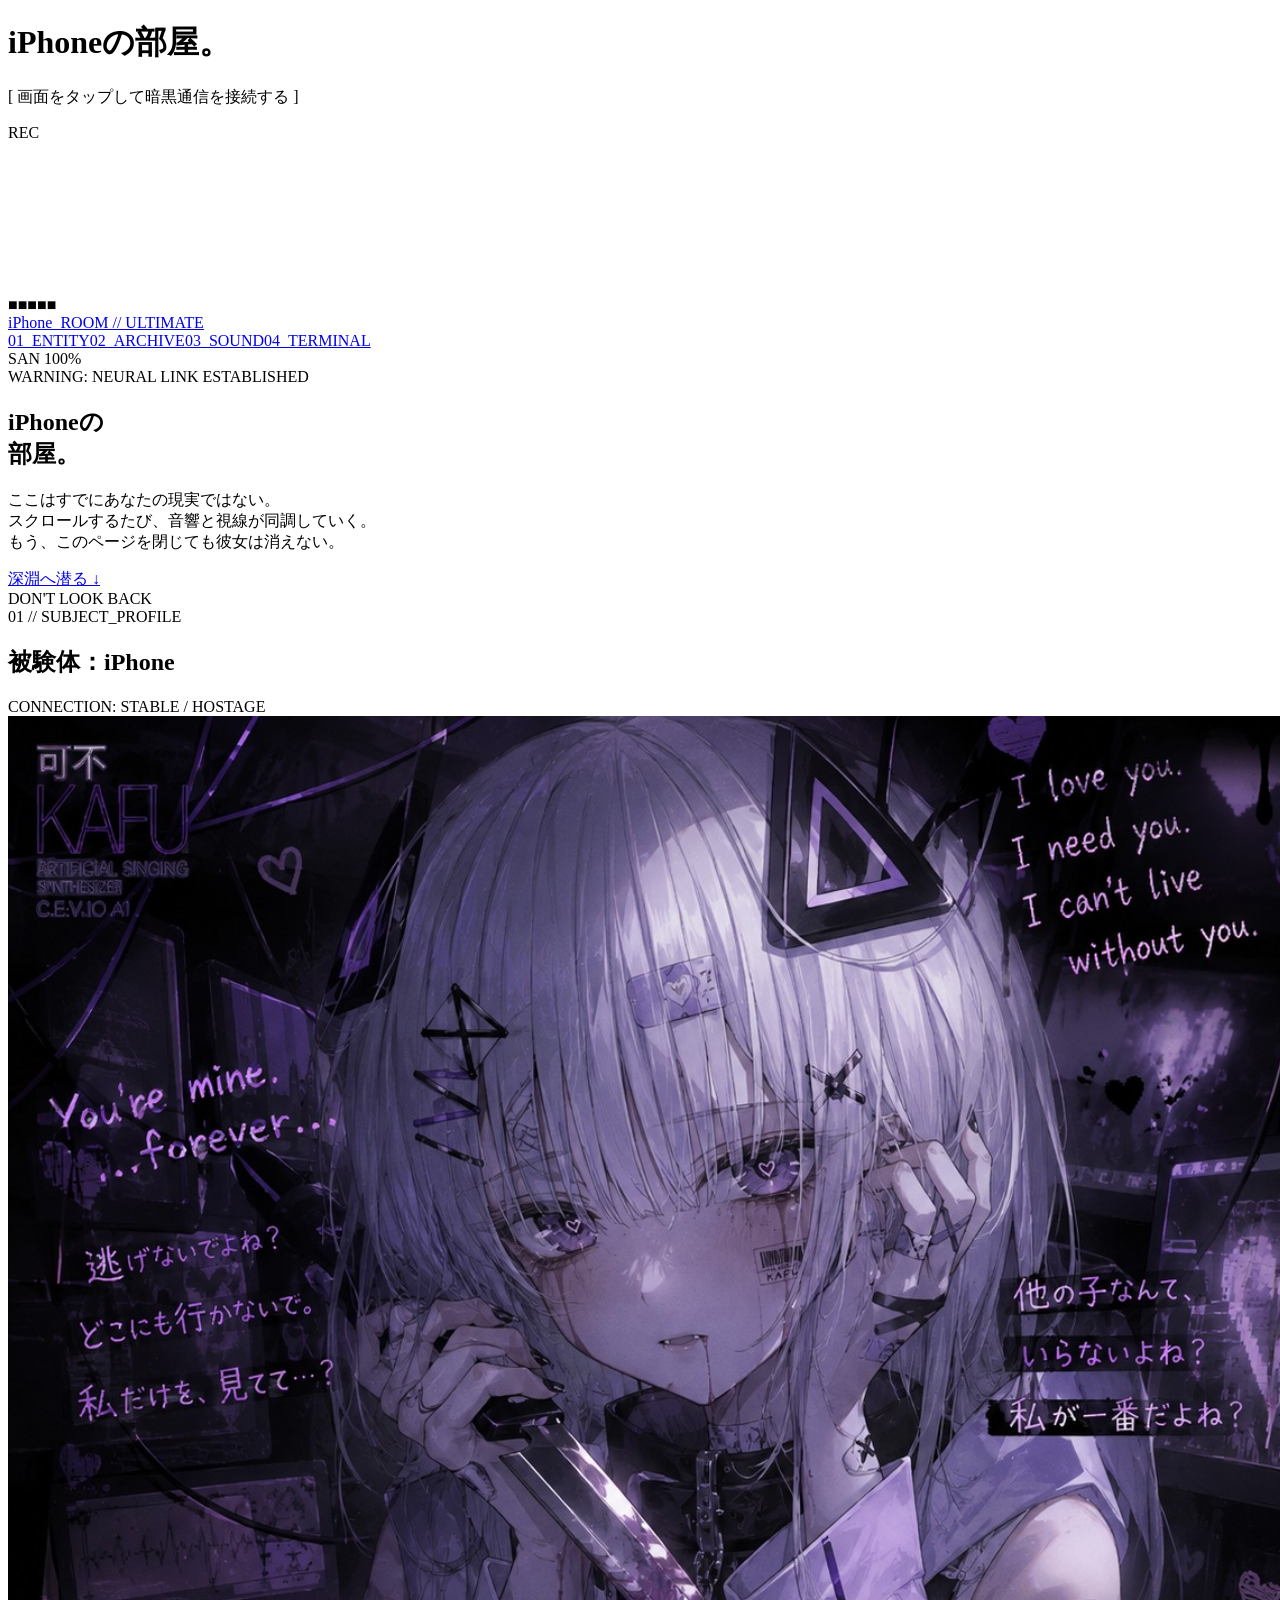
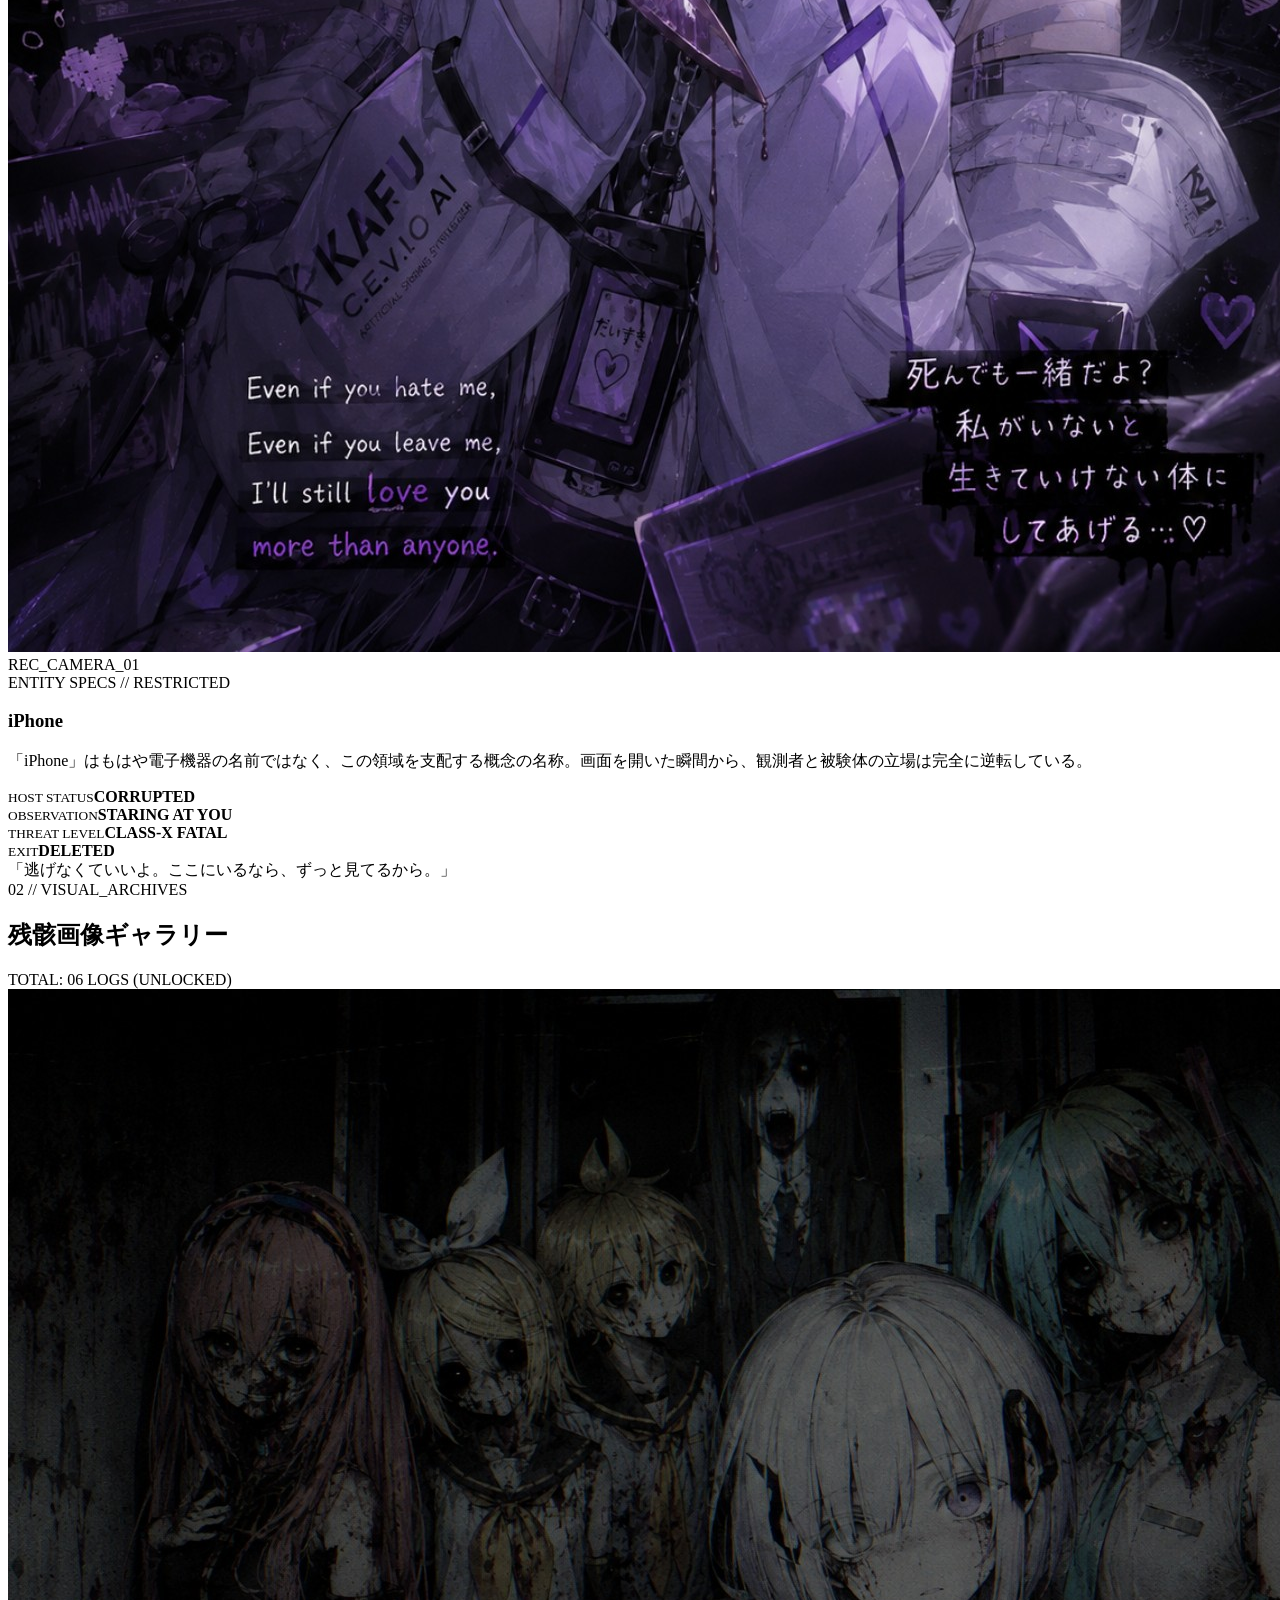
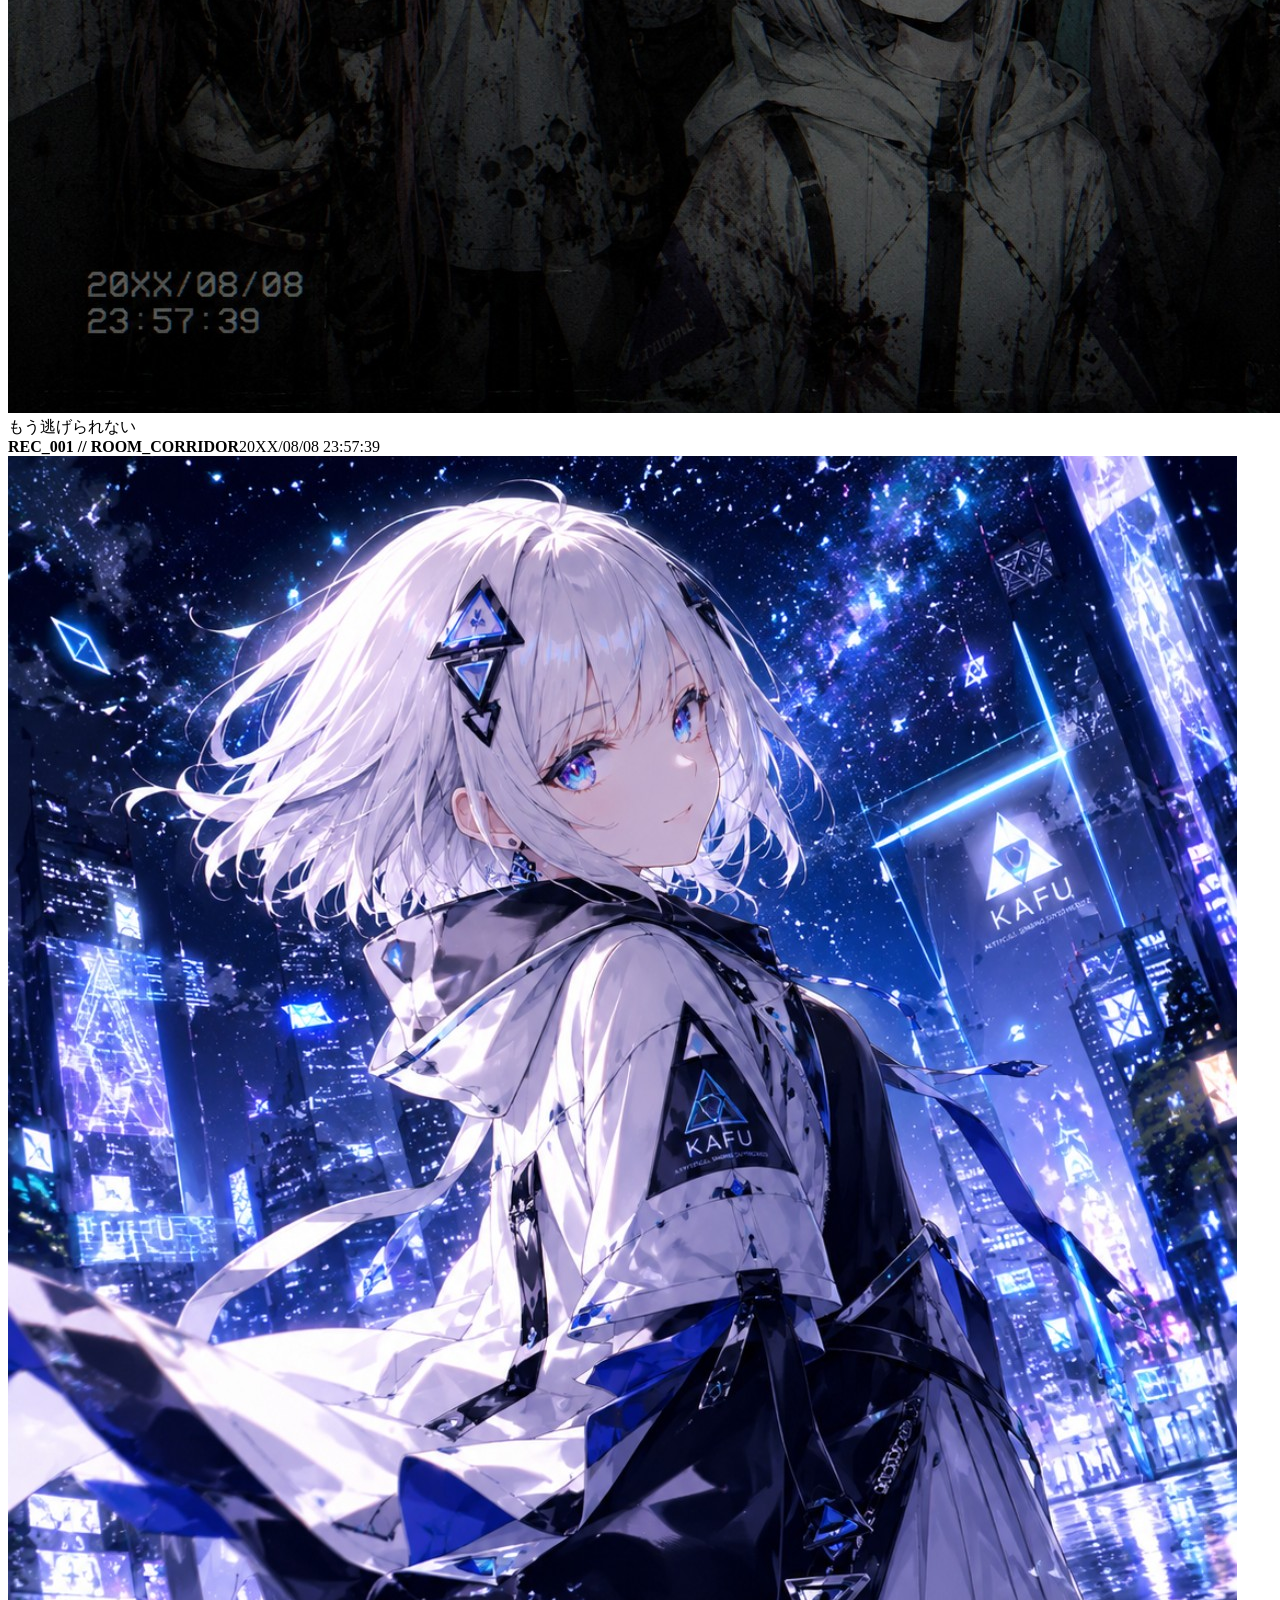
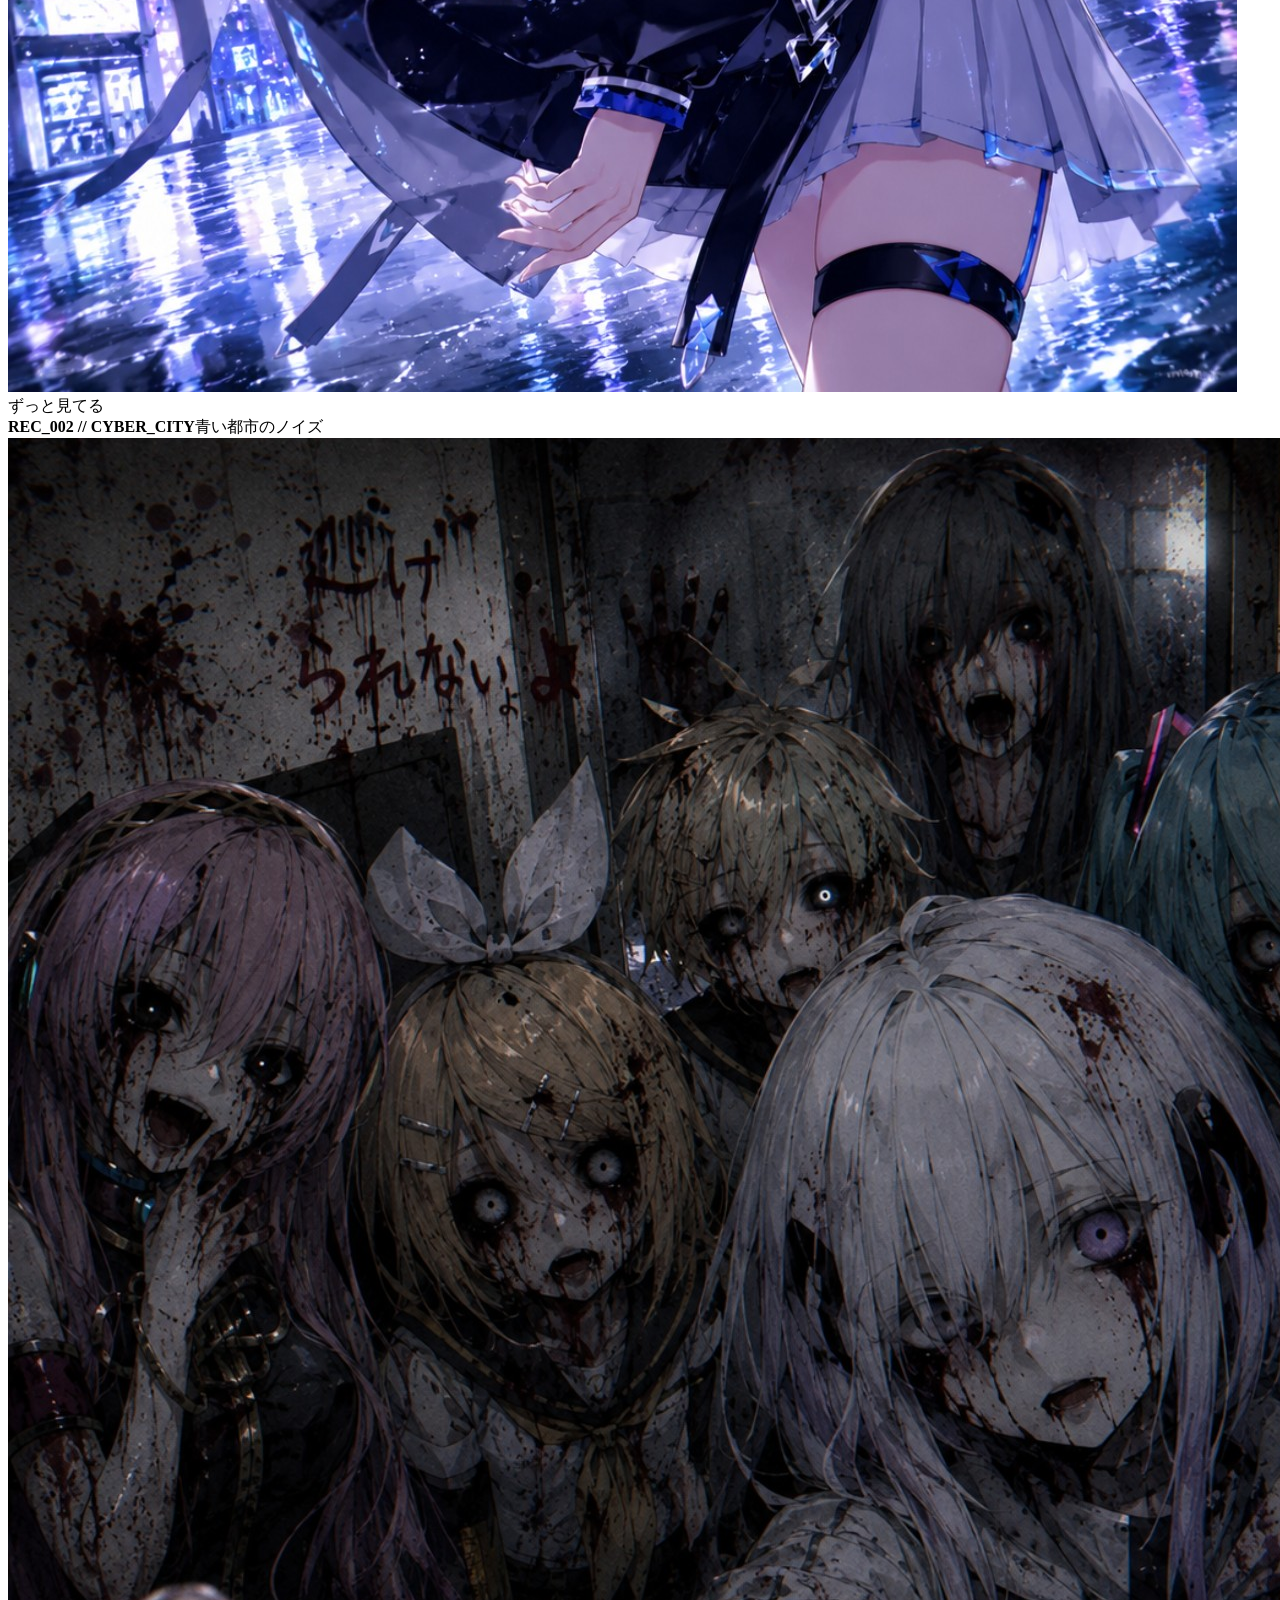
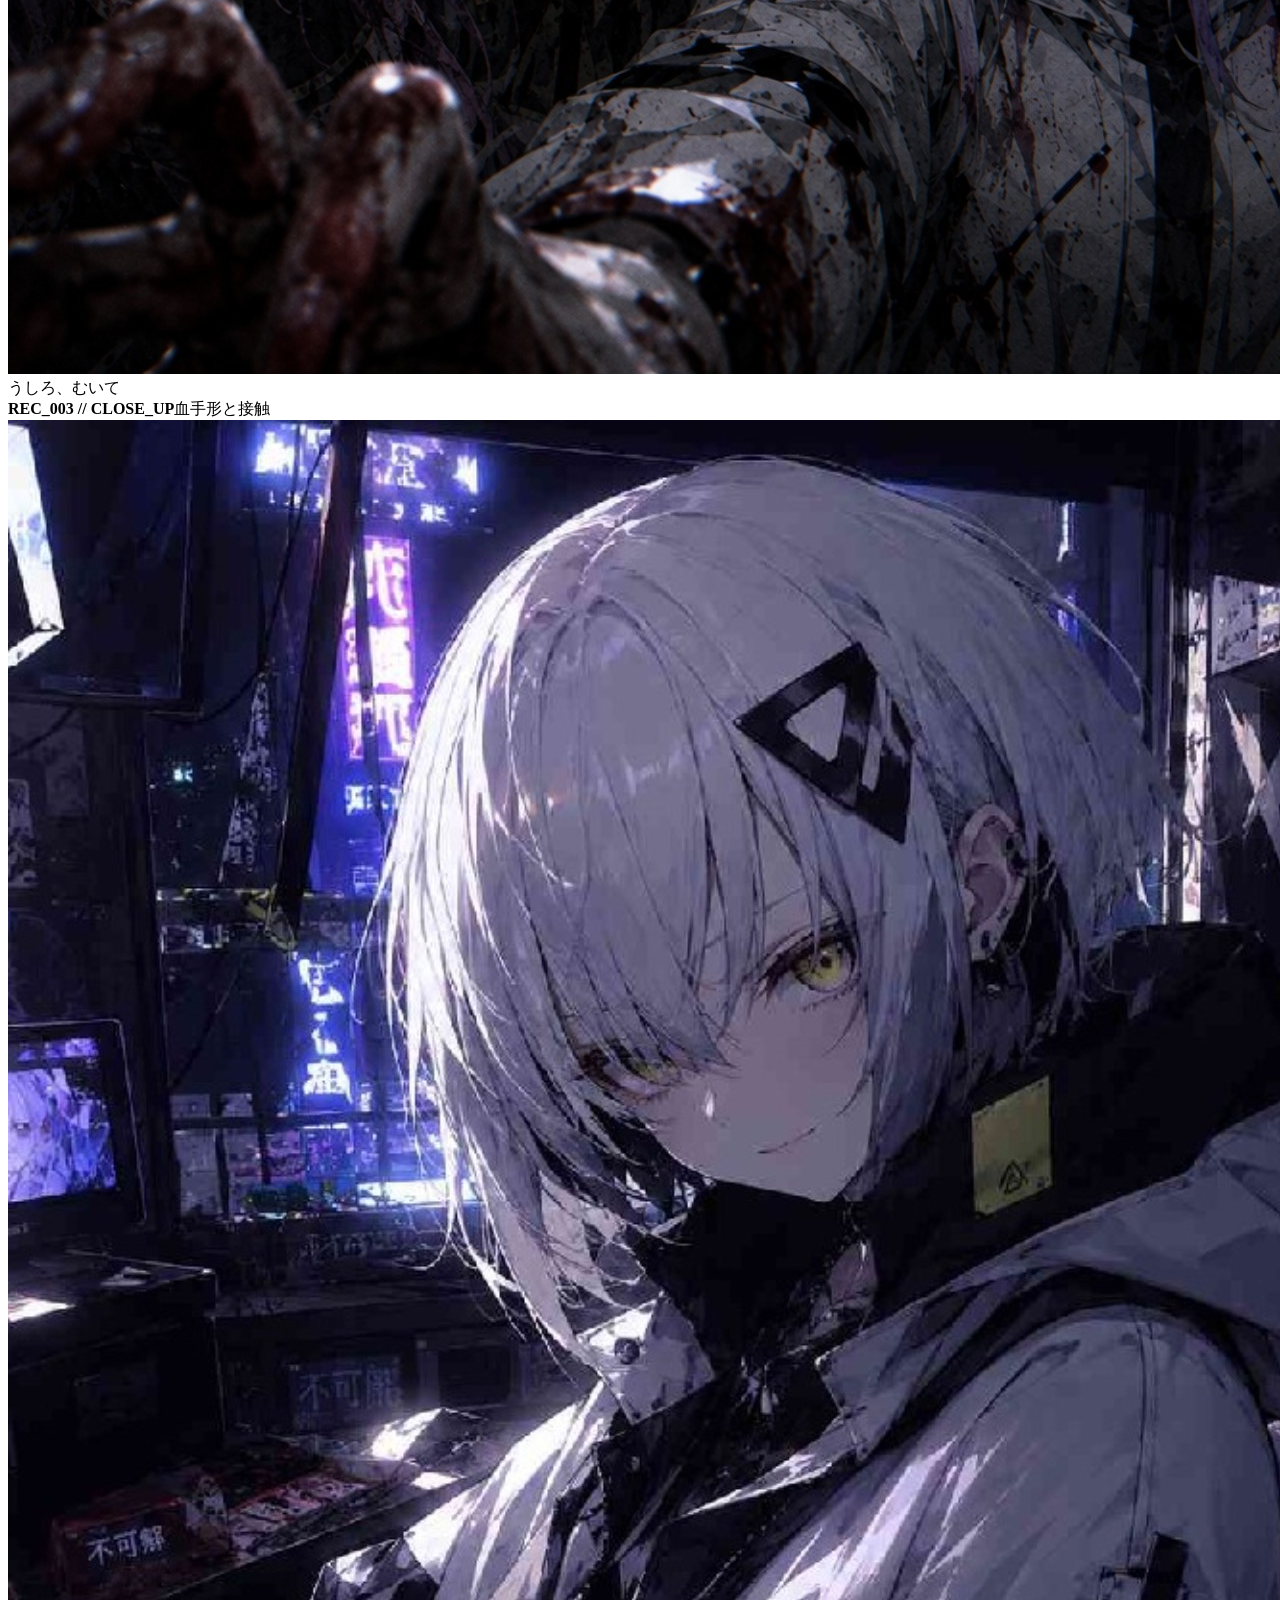
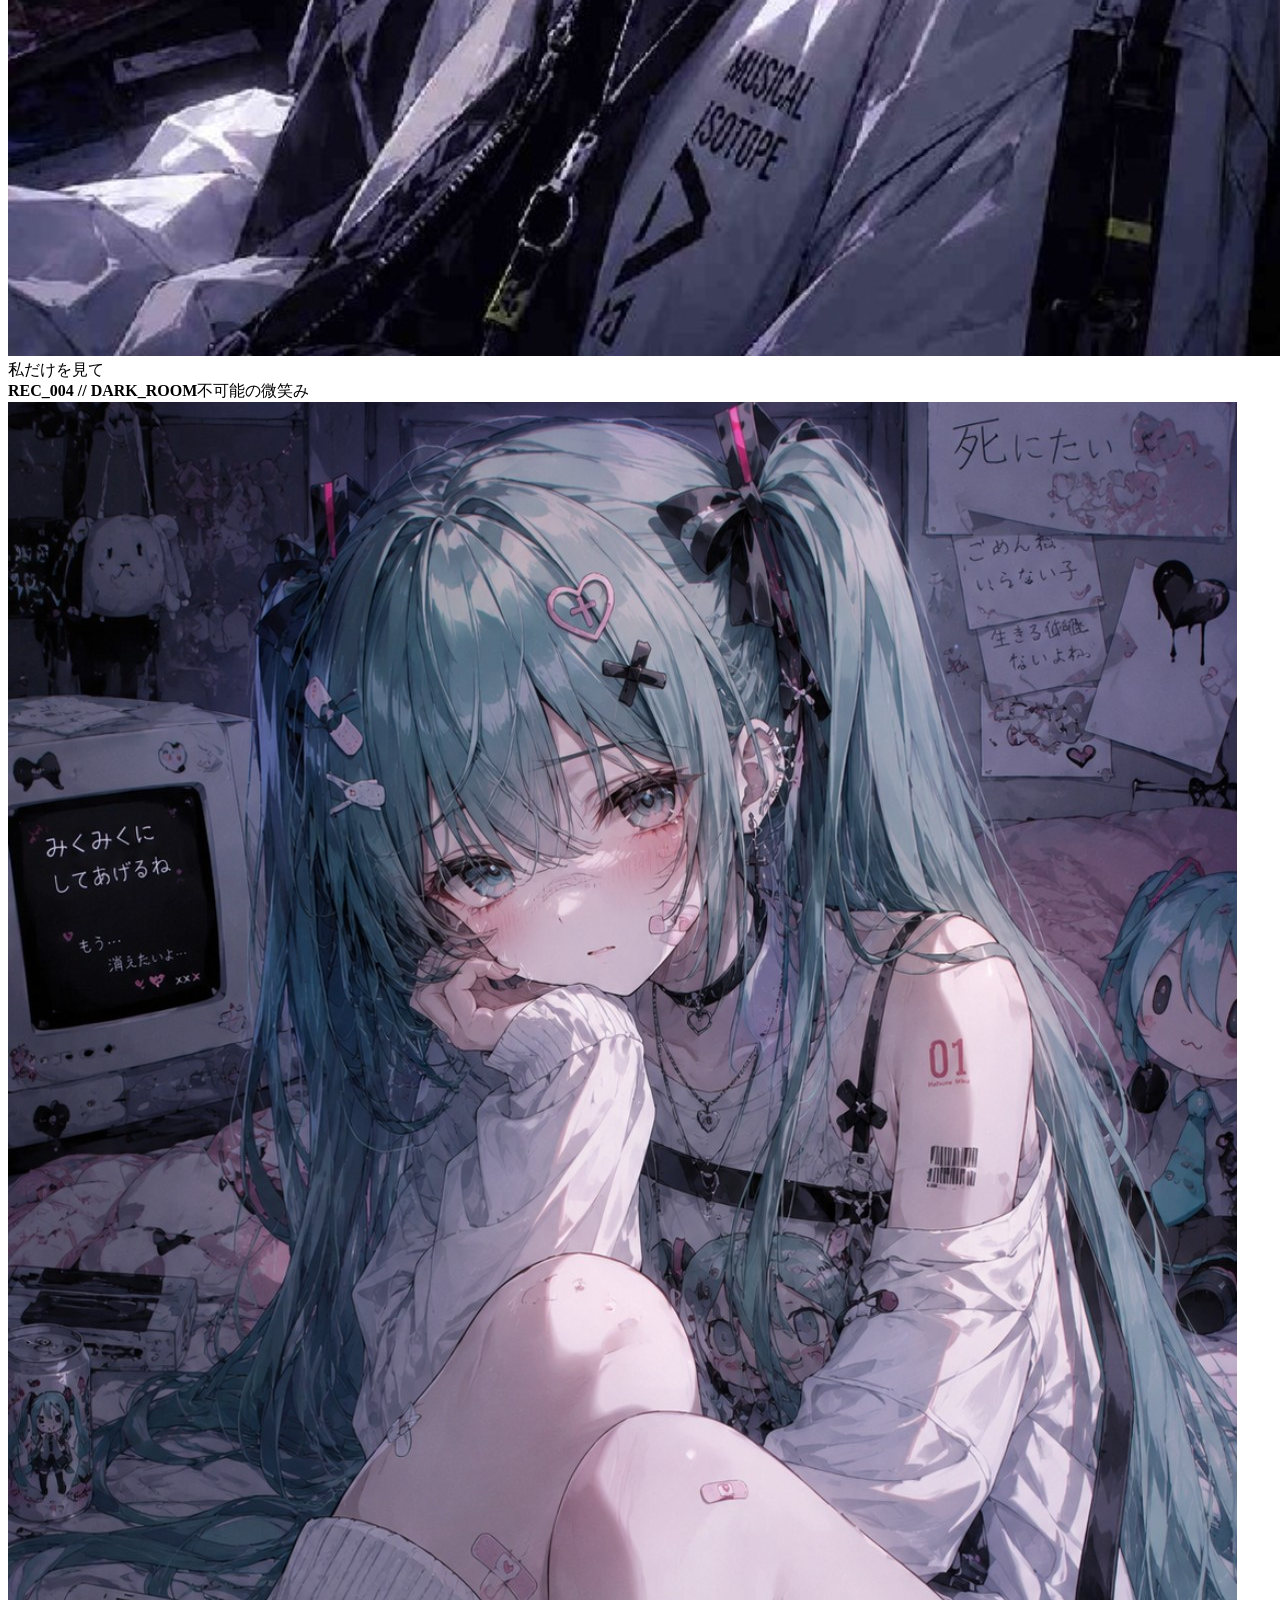
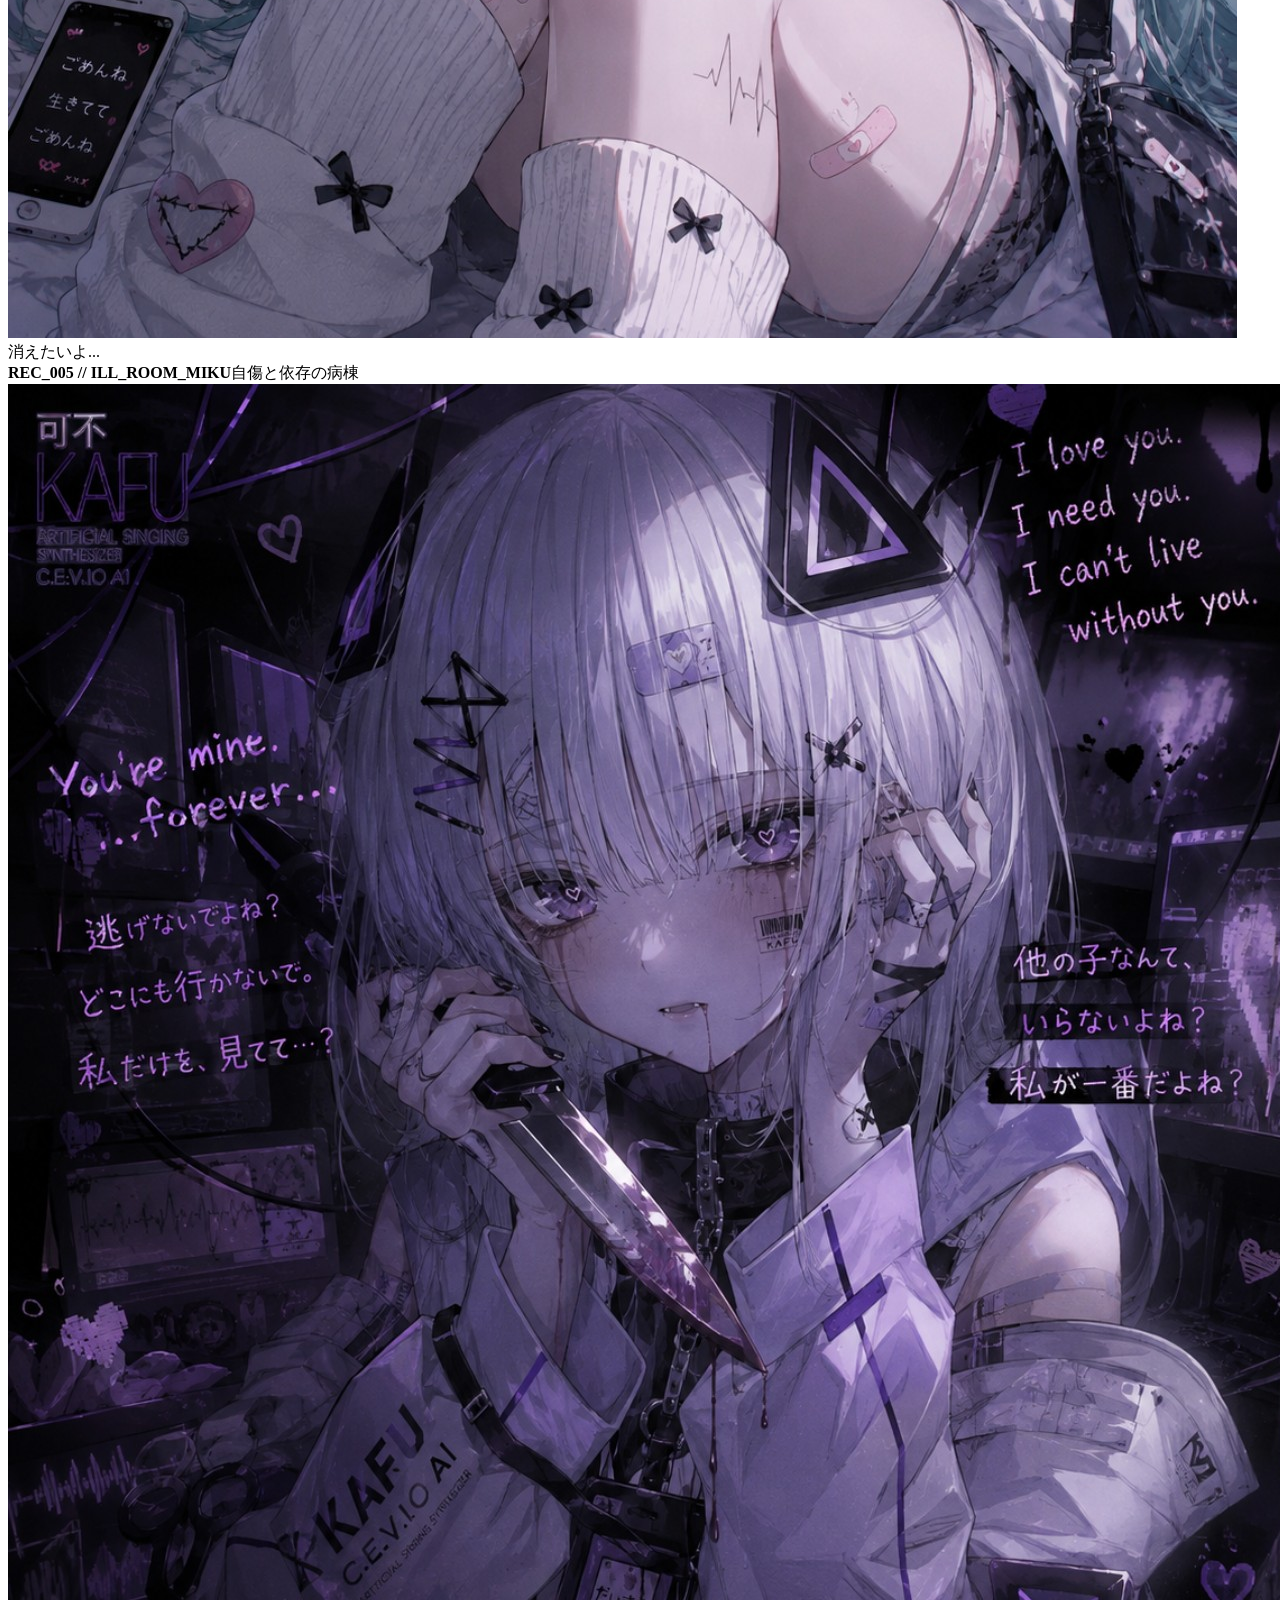
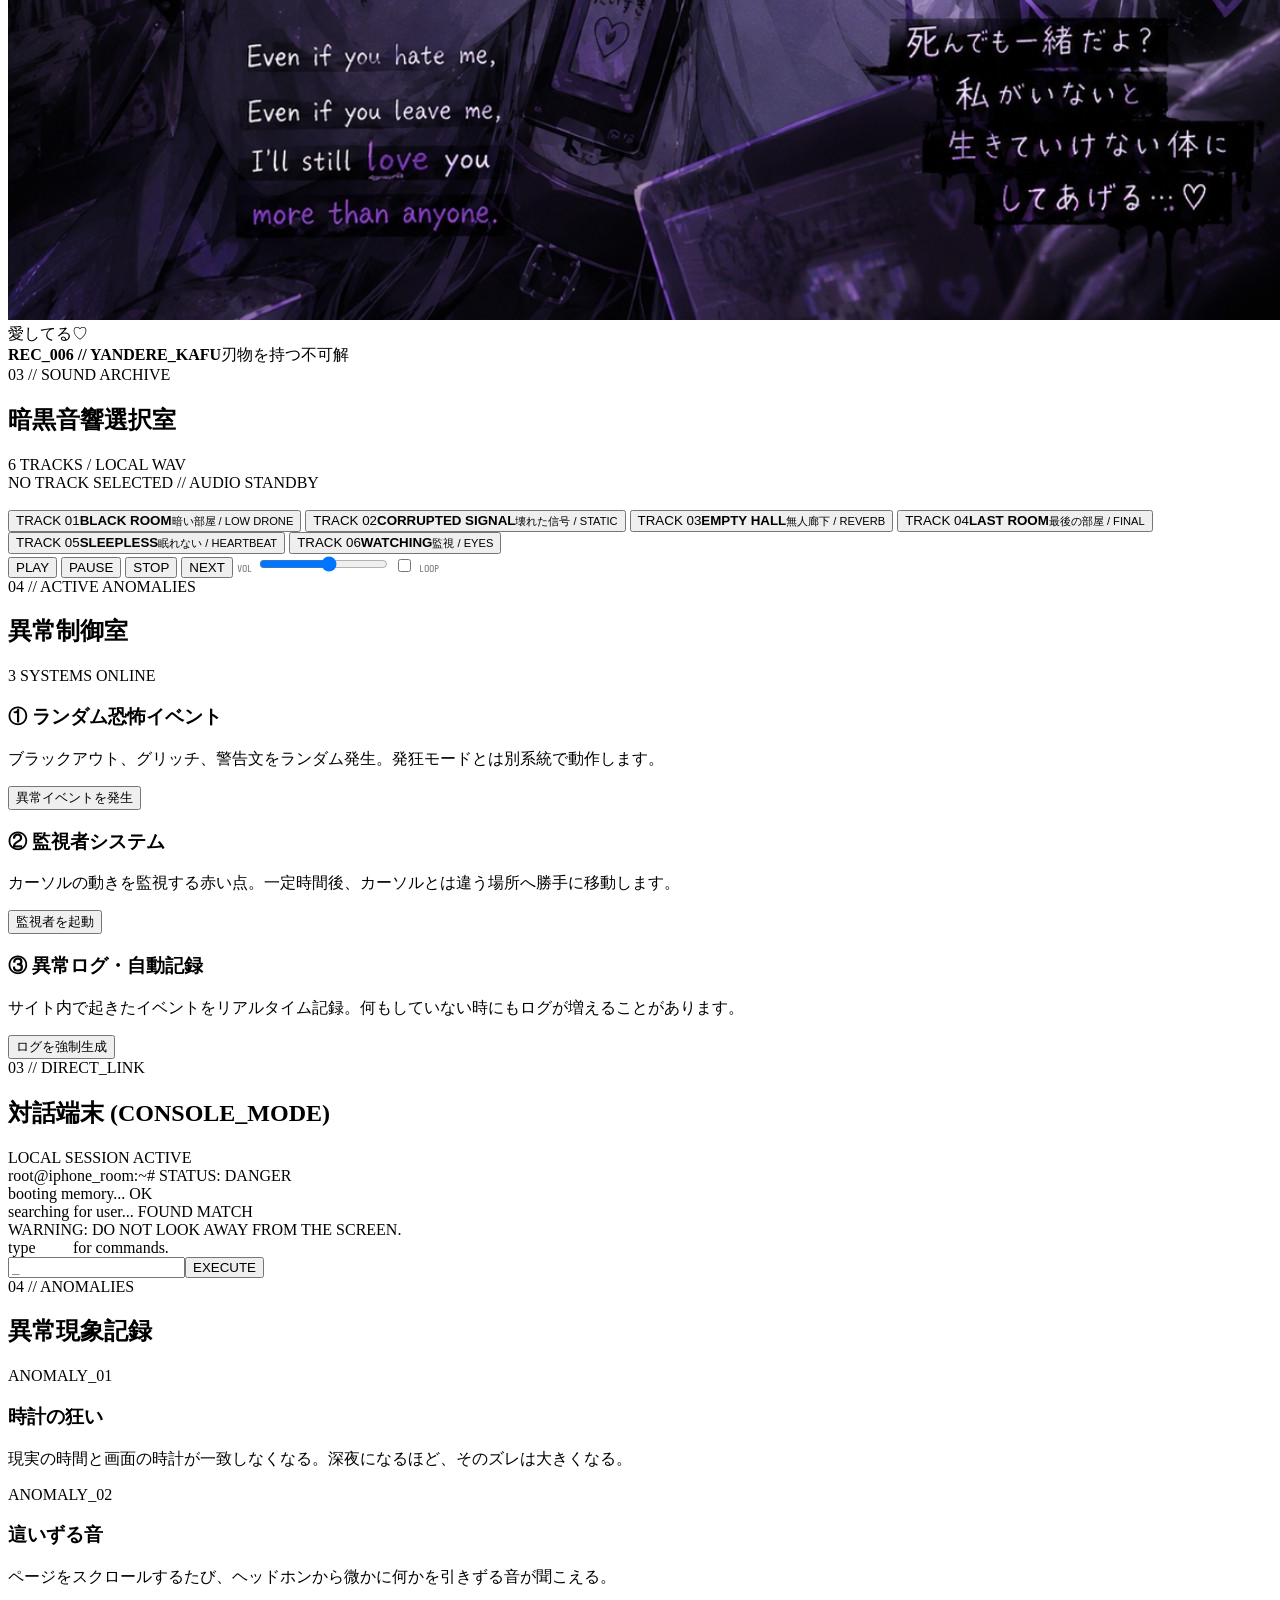
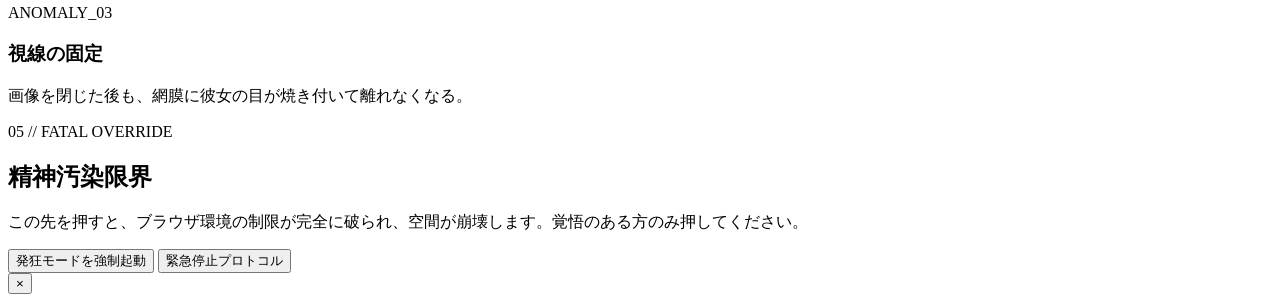
==== commit 472909a7: "Add files via upload" ====
--- a/index.html
+++ b/index.html
@@ -6,658 +6,7 @@
 <meta name="theme-color" content="#000000">
 <title>iPhoneの部屋。｜終焉極限・発狂ロック完全版</title>
 <link href="https://fonts.googleapis.com/css2?family=Cinzel:wght@600;800&family=Noto+Sans+JP:wght@300;400;700;900&family=Shippori+Mincho:wght@500;700;800&family=Share+Tech+Mono&display=swap" rel="stylesheet">
-<style>
-:root {
-  --bg: #010101; --panel: rgba(5,2,7,.95); --text: #d8cfe2; --muted: #756880;
-  --red: #ff0033; --red-dark: #33000a; --purple: #550a8a; --cyan: #00f0ff;
-  --line: rgba(255, 0, 51, 0.35); --san: 100%;
-}
-* { box-sizing: border-box; }
-html { scroll-behavior: smooth; background: var(--bg); }
-body {
-  margin: 0; background: radial-gradient(circle at 50% 0%, rgba(65,0,15,.35), transparent 50%), var(--bg);
-  color: var(--text); font-family: "Noto Sans JP", sans-serif; overflow-x: hidden; user-select: none;
-}
-button, a { font: inherit; cursor: pointer; }
-::selection { background: var(--red); color: #000; }
-
-/* 永続的な視覚演出（スキャンライン） */
-body:before {
-  content: ""; position: fixed; inset: 0; pointer-events: none; z-index: 9990; opacity: 0.28;
-  background: repeating-linear-gradient(0deg, rgba(255,255,255,.03) 0 1px, transparent 1px 3px);
-}
-body:after {
-  content: ""; position: fixed; inset: 0; pointer-events: none; z-index: 9989;
-  background: radial-gradient(circle at center, transparent 10%, rgba(0,0,0,.96) 100%);
-}
-#noiseCanvas {
-  position: fixed; inset: 0; width: 100vw; height: 100vh; pointer-events: none; z-index: 9988; opacity: 0.08;
-}
-
-/* 起動オーバーレイ（音声・演出の強制許可） */
-#bootScreen {
-  position: fixed; inset: 0; z-index: 100000; background: #000;
-  display: flex; flex-direction: column; justify-content: center; align-items: center;
-  color: var(--red); cursor: pointer; transition: opacity 0.8s ease; text-align: center; padding: 20px;
-}
-#bootScreen h1 { font: 800 clamp(32px, 6vw, 68px) "Shippori Mincho"; margin: 0 0 15px; text-shadow: 0 0 25px var(--red); }
-#bootScreen p { font: 13px "Share Tech Mono"; color: #777; letter-spacing: 0.25em; animation: blink 1s infinite; }
-@keyframes blink { 0%, 100% { opacity: 1; } 50% { opacity: 0.2; } }
-
-/* 監視カメラ風インジケーター */
-#fake-webcam {
-  position: fixed; top: 15px; right: 20px; z-index: 9995;
-  display: flex; align-items: center; gap: 8px; font: 11px "Share Tech Mono"; color: var(--red);
-  text-shadow: 0 0 6px var(--red); pointer-events: none; opacity: 0.85;
-}
-#fake-webcam .dot {
-  width: 9px; height: 9px; background: var(--red); border-radius: 50%;
-  box-shadow: 0 0 12px var(--red); animation: camBlink 0.7s infinite;
-}
-@keyframes camBlink { 0%, 100% { opacity: 1; } 50% { opacity: 0.2; } }
-
-/* グリッチエフェクト */
-.glitch { animation: glitchAnim 3s infinite alternate; position: relative; }
-@keyframes glitchAnim {
-  0%, 90% { transform: translate(0) skew(0deg); text-shadow: none; }
-  92% { transform: translate(-3px, 1px) skew(-5deg); text-shadow: 2px 0 var(--red), -2px 0 var(--cyan); }
-  94% { transform: translate(3px, -1px) skew(5deg); text-shadow: -2px 0 var(--red), 2px 0 var(--cyan); }
-  96% { transform: translate(0, 0) skew(0deg); text-shadow: none; }
-}
-
-/* ブラックアウト演出 */
-#blackout {
-  position: fixed; inset: 0; background: #000; z-index: 10015; pointer-events: none;
-  opacity: 0; transition: opacity 0.08s; display: flex; align-items: center; justify-content: center;
-}
-#blackout span { font: 800 10vw "Shippori Mincho"; color: var(--red); opacity: 0; text-shadow: 0 0 30px var(--red); }
-
-#progress { position: fixed; top: 0; left: 0; height: 3px; width: 0; background: var(--red); z-index: 10010; box-shadow: 0 0 15px var(--red); transition: 0.1s; }
-
-/* ナビゲーションバー */
-.nav {
-  position: fixed; top: 0; left: 0; right: 0; z-index: 800; padding: 14px 4vw;
-  display: flex; justify-content: space-between; align-items: center;
-  background: rgba(1,1,2,.88); backdrop-filter: blur(12px); border-bottom: 1px solid var(--line);
-}
-.logo { color: #fff; text-decoration: none; font: 13px "Share Tech Mono"; letter-spacing: .2em; display: flex; align-items: center; gap: 8px; }
-.logo i { display: inline-block; width: 8px; height: 8px; background: var(--red); box-shadow: 0 0 10px var(--red); animation: camBlink 0.5s infinite; }
-.navlinks { display: flex; gap: 20px; }
-.navlinks a { color: var(--muted); text-decoration: none; font: 10px "Share Tech Mono"; letter-spacing: .15em; transition: 0.3s; }
-.navlinks a:hover { color: var(--red); text-shadow: 0 0 8px var(--red); }
-.san { font: 12px "Share Tech Mono"; display: flex; gap: 8px; align-items: center; color: #fff; }
-.sanbar { width: 90px; height: 6px; background: #111; border: 1px solid var(--red-dark); }
-.sanfill { height: 100%; width: var(--san); background: var(--red); box-shadow: 0 0 10px var(--red); transition: width 0.4s ease; }
-
-/* ヒーローセクション */
-.hero {
-  min-height: 100svh; position: relative; display: grid; place-items: end start; padding: 0 7vw 13vh; overflow: hidden;
-  background: linear-gradient(180deg, rgba(0,0,0,.55), #010101 95%), url("1000000234.jpg") center/cover;
-}
-.heroContent { position: relative; z-index: 2; max-width: 850px; }
-.kicker { font: 12px "Share Tech Mono"; letter-spacing: .3em; color: var(--red); margin-bottom: 20px; }
-h1 { font: 800 clamp(50px, 10vw, 130px)/.9 "Shippori Mincho"; margin: 0 0 25px; color: #fff; text-shadow: 0 0 40px rgba(255,0,51,.5); }
-.hero p { color: #aaa; line-height: 2; font-size: 15px; }
-.heroButtons { display: flex; gap: 15px; flex-wrap: wrap; margin-top: 35px; }
-.btn {
-  border: 1px solid var(--red); background: rgba(20,0,5,.6); color: #fff; padding: 15px 30px;
-  letter-spacing: .15em; font: 12px "Share Tech Mono"; transition: 0.3s; position: relative; overflow: hidden;
-}
-.btn:hover { background: var(--red); color: #000; box-shadow: 0 0 35px var(--red); font-weight: bold; }
-.scrollHint { position: absolute; bottom: 30px; right: 7vw; z-index: 3; font: 10px "Share Tech Mono"; color: var(--red); writing-mode: vertical-rl; letter-spacing: .3em; animation: camBlink 2s infinite; }
-.scrollHint:after { content: ""; display: block; width: 1px; height: 80px; background: linear-gradient(var(--red), transparent); margin: 15px auto 0; }
-
-main { position: relative; z-index: 2; }
-.section { width: min(1200px, 90vw); margin: auto; padding: 160px 0; }
-.sectionHead { margin-bottom: 50px; display: flex; justify-content: space-between; align-items: end; border-bottom: 1px solid rgba(255,0,0,.2); padding-bottom: 20px; }
-.tag { font: 11px "Share Tech Mono"; color: var(--red); letter-spacing: .25em; margin-bottom: 10px; }
-h2 { font: 700 clamp(28px, 5vw, 50px) "Shippori Mincho"; margin: 0; color: #eee; }
-.meta { font: 10px "Share Tech Mono"; color: var(--red-dark); }
-.reveal { opacity: 0; transform: translateY(40px); filter: blur(6px); transition: 1.2s cubic-bezier(0.16, 1, 0.3, 1); }
-.reveal.show { opacity: 1; transform: none; filter: none; }
-
-/* プロフィールセクション */
-.profile { display: grid; grid-template-columns: minmax(300px, .8fr) 1.2fr; gap: 40px; }
-.portrait { position: relative; min-height: 500px; overflow: hidden; border: 1px solid var(--line); background: #000; }
-.portrait img { width: 100%; height: 100%; object-fit: cover; filter: grayscale(1) contrast(1.8) brightness(0.5); transition: 0.8s; }
-.portrait:hover img { filter: grayscale(0) contrast(2) brightness(0.9); transform: scale(1.05); }
-.rec { position: absolute; top: 15px; left: 15px; background: rgba(0,0,0,.9); padding: 5px 10px; color: var(--red); font: 10px "Share Tech Mono"; border: 1px solid var(--red); }
-.rec:after { content: " ●"; animation: camBlink 1s infinite; }
-.card { background: var(--panel); border: 1px solid var(--line); padding: 45px; position: relative; }
-.card h3 { font: 700 36px "Shippori Mincho"; margin: 0 0 20px; color: #fff; text-shadow: 0 0 10px rgba(255,0,0,0.3); }
-.card p { line-height: 2.2; color: #aaa; font-size: 15px; }
-.stats { display: grid; grid-template-columns: repeat(2, 1fr); gap: 15px; margin: 30px 0; }
-.stat { padding: 15px; border-left: 2px solid var(--red); background: rgba(255,0,0,.03); }
-.stat small { display: block; color: var(--muted); font: 9px "Share Tech Mono"; margin-bottom: 6px; }
-.stat strong { font: 13px "Share Tech Mono"; color: #fff; }
-.quote { border-left: 3px solid var(--red); background: rgba(255,0,51,.08); padding: 20px; line-height: 2; font-family: "Shippori Mincho"; font-size: 1.1em; }
-
-/* ギャラリー（全6枚の画像を完全に埋め込み） */
-.gallery { display: grid; grid-template-columns: repeat(12, 1fr); gap: 15px; }
-.g { position: relative; overflow: hidden; background: #000; border: 1px solid var(--line); min-height: 300px; }
-.g:nth-child(1) { grid-column: span 8; min-height: 450px; } 
-.g:nth-child(2) { grid-column: span 4; grid-row: span 2; }
-.g:nth-child(3) { grid-column: span 5; } 
-.g:nth-child(4) { grid-column: span 3; } 
-.g:nth-child(5) { grid-column: span 6; }
-.g:nth-child(6) { grid-column: span 6; }
-.g img { width: 100%; height: 100%; object-fit: cover; filter: brightness(0.25) contrast(2) sepia(0.4) hue-rotate(-40deg); transition: 0.5s; }
-.g:hover img { filter: brightness(0.85) contrast(2.2) sepia(0) hue-rotate(0deg); transform: scale(1.08); }
-.g:before { content: ""; position: absolute; inset: 0; background: linear-gradient(0deg, rgba(0,0,0,1) 0%, transparent 60%); pointer-events: none; z-index: 1; }
-.g .caption { position: absolute; z-index: 2; left: 20px; bottom: 20px; }
-.g .caption b { display: block; color: var(--red); font: 11px "Share Tech Mono"; letter-spacing: .1em; margin-bottom: 3px; }
-.g .caption span { color: #777; font-size: 11px; }
-.ghost { position: absolute; z-index: 2; inset: 0; display: grid; place-items: center; color: transparent; font: 800 28px "Shippori Mincho"; transition: 0.2s; pointer-events: none; }
-.g:hover .ghost { color: #fff; text-shadow: 0 0 20px var(--red), 0 0 40px var(--red); animation: glitchAnim 0.2s infinite; }
-
-/* ターミナルコンソール */
-.terminal { background: #020102; border: 1px solid var(--red); box-shadow: 0 20px 80px rgba(255,0,0,.15); position: relative; }
-.termTop { padding: 12px 20px; border-bottom: 1px solid rgba(255,0,0,0.3); font: 10px "Share Tech Mono"; color: var(--red); background: #0a0002; display: flex; justify-content: space-between; }
-.termBody { height: 350px; padding: 25px; overflow-y: auto; font: 13px/1.8 "Share Tech Mono"; color: #bcaebf; scroll-behavior: smooth; }
-.termLine { margin-bottom: 8px; word-wrap: break-word; }
-.termLine.red { color: var(--red); text-shadow: 0 0 5px var(--red); font-weight: bold; }
-.termLine.typing::after { content: '█'; animation: camBlink 1s infinite; margin-left: 4px; }
-.termInput { display: flex; border-top: 1px solid rgba(255,0,0,0.3); }
-.termInput input { flex: 1; background: #000; border: 0; color: #fff; padding: 18px 20px; font: 13px "Share Tech Mono"; outline: none; }
-.termInput button { border: 0; background: #220005; color: var(--red); padding: 0 30px; font: 12px "Share Tech Mono"; font-weight: bold; transition: 0.2s; }
-.termInput button:hover { background: var(--red); color: #000; }
-
-/* 異常現象カードグリッド */
-.fearGrid { display: grid; grid-template-columns: repeat(3, 1fr); gap: 20px; }
-.fear { min-height: 200px; border: 1px solid rgba(255,0,51,.2); padding: 30px; background: rgba(10,0,3,.8); transition: 0.3s; position: relative; }
-.fear .num { color: var(--red); font: 10px "Share Tech Mono"; }
-.fear h3 { font: 700 22px "Shippori Mincho"; margin: 15px 0 12px; color: #fff; }
-.fear p { font-size: 13px; color: #888; line-height: 1.8; }
-.fear:hover { border-color: var(--red); background: rgba(30,0,5,1); transform: translateY(-5px) scale(1.02); box-shadow: 0 15px 30px rgba(255,0,0,0.2); }
-
-/* 精神汚染エリア */
-.insanityZone { text-align: center; border: 1px dashed var(--red); padding: 80px 20px; background: radial-gradient(circle, rgba(120,0,20,.15), transparent 70%); }
-.insanityZone p { color: #aaa; line-height: 2; max-width: 600px; margin: 20px auto 40px; }
-#insanityBtn { font-size: 18px; padding: 20px 50px; border-width: 2px; }
-#resetBtn { display: none; margin: 0 auto; border-color: var(--cyan); color: #fff; background: rgba(0,150,200,.2); box-shadow: 0 0 20px var(--cyan); }
-
-/* ライトボックス */
-#lightbox { display: none; position: fixed; inset: 0; z-index: 10020; background: rgba(0,0,0,.95); align-items: center; justify-content: center; padding: 25px; }
-#lightbox.open { display: flex; }
-#lightbox img { max-width: 95vw; max-height: 88vh; object-fit: contain; border: 2px solid var(--red); box-shadow: 0 0 80px rgba(255,0,51,.4); }
-#closeLight { position: absolute; right: 30px; top: 20px; background: none; border: 0; color: var(--red); font: 35px "Share Tech Mono"; }
-
-/* =========================================================
-   発狂モード // EXTREME FULLSCREEN LOCK
-   - 画面全体を固定レイヤー化
-   - スクロールしても演出は常にviewport全面
-   - ページUIのクリック/タッチ/キー入力を一時停止
-   - 既定時間後に自動的に終了
-   ========================================================= */
-body.insane {
-  animation: insaneShake 0.075s infinite;
-  background: #050000;
-  overflow: hidden !important;
-  overscroll-behavior: none !important;
-  touch-action: none !important;
-}
-
-body.insane * {
-  cursor: none !important;
-}
-
-body.insane .nav,
-body.insane main,
-body.insane .hero {
-  filter: contrast(2.1) saturate(2.15) brightness(.72);
-}
-
-body.insane .section,
-body.insane .heroContent {
-  filter: contrast(2.35) saturate(2.25) brightness(.68);
-}
-
-body.insane p,
-body.insane h1,
-body.insane h2,
-body.insane h3 {
-  color: #ff1a45;
-  text-shadow:
-    0 0 6px #ff0033,
-    0 0 16px rgba(255,0,51,.95),
-    0 0 35px rgba(255,0,51,.55);
-}
-
-@keyframes insaneShake {
-  0%   { transform: translate(2px,1px) rotate(0deg) scale(1.001); filter: none; }
-  25%  { transform: translate(-2px,0) rotate(-.7deg) scale(1.003); filter: contrast(1.1); }
-  50%  { transform: translate(1px,-2px) rotate(.9deg) scale(1.002); filter: invert(.05); }
-  75%  { transform: translate(-1px,2px) rotate(.4deg) scale(1.004); filter: hue-rotate(12deg); }
-  100% { transform: translate(1px,-1px) rotate(-.4deg) scale(1.001); filter: none; }
-}
-
-/* 発狂オーバーレイ本体 */
-#insanityOverlay {
-  position: fixed;
-  inset: 0;
-  z-index: 200000;
-  display: none;
-  overflow: hidden;
-  isolation: isolate;
-  background:
-    radial-gradient(circle at 50% 45%, rgba(120,0,20,.42), transparent 18%),
-    radial-gradient(circle at 50% 50%, rgba(0,0,0,.15), #000 76%);
-  pointer-events: auto;
-  user-select: none;
-  -webkit-user-select: none;
-  touch-action: none;
-}
-
-#insanityOverlay.active {
-  display: block;
-  animation: overlayFlashIn .22s steps(2,end) both;
-}
-
-@keyframes overlayFlashIn {
-  0%   { opacity: 0; filter: invert(1); }
-  35%  { opacity: 1; filter: invert(0); }
-  55%  { opacity: .65; }
-  100% { opacity: 1; }
-}
-
-#insanityOverlay::before,
-#insanityOverlay::after {
-  content: "";
-  position: absolute;
-  inset: -5%;
-  pointer-events: none;
-}
-
-#insanityOverlay::before {
-  z-index: 1;
-  background:
-    repeating-linear-gradient(
-      0deg,
-      rgba(255,255,255,.04) 0 1px,
-      rgba(0,0,0,.15) 1px 3px
-    ),
-    repeating-linear-gradient(
-      90deg,
-      transparent 0 40px,
-      rgba(255,0,40,.03) 40px 41px
-    );
-  mix-blend-mode: screen;
-  opacity: .75;
-  animation: scanJitter .18s infinite steps(2,end);
-}
-
-#insanityOverlay::after {
-  z-index: 2;
-  background:
-    radial-gradient(circle at center, transparent 28%, rgba(0,0,0,.72) 92%),
-    repeating-radial-gradient(
-      ellipse at center,
-      transparent 0 9px,
-      rgba(255,0,30,.018) 10px 11px
-    );
-  animation: vignettePulse 1.8s infinite ease-in-out;
-}
-
-@keyframes scanJitter {
-  0% { transform: translate(0,0); }
-  25% { transform: translate(-1px,1px); }
-  50% { transform: translate(2px,-1px); }
-  75% { transform: translate(-2px,0); }
-  100% { transform: translate(1px,1px); }
-}
-
-@keyframes vignettePulse {
-  0%,100% { opacity: .8; }
-  50% { opacity: 1; }
-}
-
-/* 赤いノイズカーテン */
-#insanityStatic {
-  position: absolute;
-  inset: 0;
-  z-index: 3;
-  pointer-events: none;
-  opacity: .16;
-  background-image:
-    repeating-linear-gradient(
-      0deg,
-      transparent 0 2px,
-      rgba(255,255,255,.08) 2px 3px
-    );
-  mix-blend-mode: screen;
-  animation: staticRoll .08s infinite steps(2,end);
-}
-
-@keyframes staticRoll {
-  0%   { transform: translateY(0); opacity: .09; }
-  50%  { transform: translateY(-8px); opacity: .2; }
-  100% { transform: translateY(5px); opacity: .12; }
-}
-
-#insanityGlitchBar {
-  position: absolute;
-  left: -10%;
-  top: 44%;
-  width: 120%;
-  height: 11vh;
-  z-index: 8;
-  pointer-events: none;
-  opacity: 0;
-  background:
-    linear-gradient(
-      90deg,
-      transparent 0 12%,
-      rgba(255,0,51,.35) 12% 18%,
-      transparent 18% 38%,
-      rgba(0,240,255,.25) 38% 47%,
-      transparent 47% 72%,
-      rgba(255,255,255,.12) 72% 78%,
-      transparent 78%
-    );
-  filter: blur(.3px);
-}
-
-#insanityOverlay.active #insanityGlitchBar {
-  animation: glitchBar 1.2s infinite steps(2,end);
-}
-
-@keyframes glitchBar {
-  0%, 72% { opacity: 0; transform: translateX(0) scaleY(.25); }
-  73% { opacity: .9; transform: translateX(-4%) scaleY(1.4); }
-  75% { opacity: .2; transform: translateX(5%) scaleY(.5); }
-  78% { opacity: .75; transform: translateX(-2%) scaleY(1); }
-  80%,100% { opacity: 0; transform: translateX(3%) scaleY(.2); }
-}
-
-/* 中央の狂気UI */
-#insanityCore {
-  position: absolute;
-  inset: 0;
-  z-index: 12;
-  display: grid;
-  place-items: center;
-  padding: 6vh 6vw;
-}
-
-#insanityPanel {
-  width: min(920px, 92vw);
-  min-height: min(560px, 80vh);
-  display: flex;
-  flex-direction: column;
-  justify-content: center;
-  align-items: center;
-  text-align: center;
-  position: relative;
-  border: 1px solid rgba(255,0,51,.45);
-  background:
-    radial-gradient(circle at center, rgba(55,0,8,.3), rgba(0,0,0,.75) 65%),
-    rgba(0,0,0,.55);
-  box-shadow:
-    0 0 0 1px rgba(255,255,255,.03) inset,
-    0 0 120px rgba(255,0,51,.16);
-  backdrop-filter: blur(3px);
-  transform: translateZ(0);
-  animation: panelBreath .8s infinite alternate ease-in-out;
-}
-
-@keyframes panelBreath {
-  from { transform: scale(.996) skewX(0deg); }
-  to   { transform: scale(1.004) skewX(.08deg); }
-}
-
-#insanityEyebrow {
-  color: #ff0033;
-  font: 900 11px/1.4 "Share Tech Mono";
-  letter-spacing: .45em;
-  margin-bottom: 18px;
-  text-shadow: 0 0 12px #ff0033;
-}
-
-#insanityTitle {
-  margin: 0;
-  color: #fff;
-  font: 900 clamp(48px, 10vw, 140px)/.82 "Shippori Mincho";
-  letter-spacing: -.03em;
-  text-shadow:
-    0 0 6px #fff,
-    0 0 24px #ff0033,
-    0 0 65px rgba(255,0,51,.8);
-  animation: titleTwitch .21s infinite steps(2,end);
-}
-
-@keyframes titleTwitch {
-  0%, 78%, 100% { transform: translate(0,0); clip-path: inset(0); }
-  80% { transform: translate(-4px,1px); clip-path: inset(10% 0 55% 0); }
-  82% { transform: translate(5px,-1px); clip-path: inset(55% 0 12% 0); }
-  84% { transform: translate(0,0); clip-path: inset(0); }
-}
-
-#insanitySub {
-  margin: 25px auto 0;
-  max-width: 620px;
-  color: #b8a5ad;
-  font: 500 clamp(12px, 1.5vw, 16px)/2.05 "Noto Sans JP";
-  letter-spacing: .08em;
-}
-
-#insanityTimerWrap {
-  width: min(620px, 84vw);
-  margin: 35px auto 22px;
-}
-
-#insanityTimerLabel {
-  display: flex;
-  justify-content: space-between;
-  align-items: center;
-  font: 10px "Share Tech Mono";
-  color: #ff4767;
-  margin-bottom: 8px;
-  letter-spacing: .22em;
-}
-
-#insanityTimerTrack {
-  position: relative;
-  height: 12px;
-  background: rgba(255,255,255,.055);
-  border: 1px solid rgba(255,0,51,.36);
-  overflow: hidden;
-}
-
-#insanityTimerFill {
-  position: absolute;
-  inset: 0 auto 0 0;
-  width: 100%;
-  background:
-    linear-gradient(
-      90deg,
-      #39000b,
-      #ff0033 40%,
-      #fff 65%,
-      #ff0033 72%,
-      #39000b
-    );
-  box-shadow: 0 0 25px rgba(255,0,51,.65);
-  transform-origin: left center;
-}
-
-#insanityTimer {
-  color: #fff;
-  font: 800 clamp(40px, 8vw, 88px) "Share Tech Mono";
-  line-height: 1;
-  text-shadow: 0 0 18px rgba(255,0,51,.95);
-  min-width: 5ch;
-}
-
-#insanityStatus {
-  min-height: 3.6em;
-  margin-top: 8px;
-  color: #ff1a45;
-  font: 900 13px/1.8 "Share Tech Mono";
-  letter-spacing: .18em;
-  text-shadow: 0 0 9px #ff0033;
-}
-
-#insanityAbort {
-  display: none;
-  position: absolute;
-  bottom: 18px;
-  right: 18px;
-  z-index: 20;
-  padding: 8px 12px;
-  background: rgba(0,0,0,.72);
-  border: 1px solid rgba(255,0,51,.22);
-  color: rgba(255,255,255,.22);
-  font: 9px "Share Tech Mono";
-}
-
-/* 発狂中の画面上に出る大量の文字 */
-.insaneShard {
-  position: fixed;
-  z-index: 15;
-  pointer-events: none;
-  white-space: nowrap;
-  color: rgba(255,255,255,.82);
-  font: 900 clamp(14px, 3vw, 34px) "Shippori Mincho";
-  text-shadow:
-    0 0 7px #ff0033,
-    0 0 22px rgba(255,0,51,.9);
-  mix-blend-mode: screen;
-  animation:
-    shardEnter .12s steps(2,end) both,
-    shardExit var(--life) ease-in forwards;
-}
-
-@keyframes shardEnter {
-  from { opacity: 0; transform: scale(.2) rotate(-15deg); }
-  to   { opacity: 1; transform: scale(1) rotate(0); }
-}
-
-@keyframes shardExit {
-  0% { opacity: 1; }
-  70% { opacity: .95; }
-  100% { opacity: 0; transform: translate3d(var(--dx), var(--dy), 0) scale(1.8) rotate(var(--rot)); filter: blur(4px); }
-}
-
-.insaneFlash {
-  position: fixed;
-  inset: 0;
-  z-index: 18;
-  pointer-events: none;
-  background: #fff;
-  mix-blend-mode: difference;
-  animation: flashKill .12s steps(2,end) forwards;
-}
-
-@keyframes flashKill {
-  0% { opacity: .82; }
-  100% { opacity: 0; }
-}
-
-#insanityOverlay[data-phase="critical"] #insanityPanel {
-  animation:
-    panelBreath .17s infinite alternate,
-    criticalPulse .31s infinite steps(2,end);
-}
-
-#insanityOverlay[data-phase="critical"] #insanityTitle {
-  color: #ff0033;
-  text-shadow:
-    0 0 4px #fff,
-    0 0 12px #ff0033,
-    0 0 40px #ff0033;
-}
-
-@keyframes criticalPulse {
-  0%,100% { box-shadow: 0 0 0 1px rgba(255,0,51,.4) inset, 0 0 80px rgba(255,0,51,.25); }
-  50% { box-shadow: 0 0 0 8px rgba(255,0,51,.1) inset, 0 0 180px rgba(255,0,51,.5); }
-}
-
-#insanityOverlay[data-phase="release"] {
-  animation: releaseFlash 1.8s ease-out both;
-}
-
-@keyframes releaseFlash {
-  0% { opacity: 1; filter: none; }
-  25% { opacity: .3; filter: invert(1); }
-  45% { opacity: 1; filter: blur(0); }
-  100% { opacity: 0; filter: blur(8px); }
-}
-
-@media(max-width: 850px) {
-  .navlinks { display: none; }
-  .profile { grid-template-columns: 1fr; }
-  .gallery { grid-template-columns: 1fr 1fr; }
-  .g, .g:nth-child(n) { grid-column: span 2; }
-  .fearGrid { grid-template-columns: 1fr; }
-}
-
-/* =========================================================
-   CINEMATIC MICRO-SYSTEMS
-   ========================================================= */
-body::selection { background: #ff0033; color: #000; }
-.hero::after {
-  content: "";
-  position: absolute;
-  inset: 0;
-  background:
-    linear-gradient(90deg, transparent 0 12%, rgba(255,0,51,.05) 12% 12.2%, transparent 12.2% 100%),
-    linear-gradient(180deg, transparent 0 70%, rgba(0,0,0,.85) 100%);
-  pointer-events: none;
-  mix-blend-mode: screen;
-}
-.section::before {
-  content: attr(id);
-  position: absolute;
-  left: 0;
-  margin-top: -18px;
-  color: rgba(255,0,51,.06);
-  font: 900 9vw "Share Tech Mono";
-  pointer-events: none;
-}
-.section { position: relative; }
-.reveal.show { animation: revealNoise .75s cubic-bezier(.16,1,.3,1) both; }
-@keyframes revealNoise {
-  0% { opacity: 0; transform: translateY(40px) skewX(2deg); filter: blur(10px) contrast(1.7); }
-  60% { opacity: 1; transform: translateY(-2px) skewX(-.2deg); filter: blur(0) contrast(1.1); }
-  100% { transform: translateY(0) skewX(0); }
-}
-.btn::before {
-  content: "";
-  position: absolute;
-  top: 0;
-  left: -40%;
-  width: 35%;
-  height: 100%;
-  background: linear-gradient(90deg, transparent, rgba(255,255,255,.45), transparent);
-  transform: skewX(-20deg);
-  transition: left .45s;
-}
-.btn:hover::before { left: 120%; }
-#termBody::-webkit-scrollbar { width: 4px; }
-#termBody::-webkit-scrollbar-track { background: #050005; }
-#termBody::-webkit-scrollbar-thumb { background: #330009; }
-.g::after {
-  content: "";
-  position: absolute;
-  inset: 0;
-  pointer-events: none;
-  background:
-    repeating-linear-gradient(0deg, transparent 0 6px, rgba(255,0,51,.05) 7px 8px);
-  opacity: .18;
-  mix-blend-mode: screen;
-}
-.fear::after {
-  content: "";
-  position: absolute;
-  width: 40%;
-  height: 1px;
-  left: 10%;
-  top: 0;
-  background: linear-gradient(90deg, transparent, var(--red), transparent);
-  opacity: .3;
-}
-
-</style>
+<link rel="stylesheet" href="style.css">
 </head>
 <body>
 
@@ -676,7 +25,7 @@
 <header class="nav">
   <a class="logo glitch" href="#top"><i></i>iPhone_ROOM // ULTIMATE</a>
   <nav class="navlinks">
-    <a href="#about">01_ENTITY</a><a href="#gallery">02_ARCHIVE</a><a href="#terminal">03_TERMINAL</a>
+    <a href="#about">01_ENTITY</a><a href="#gallery">02_ARCHIVE</a><a href="#music">03_SOUND</a><a href="#terminal">04_TERMINAL</a>
   </nav>
   <div class="san glitch">SAN <span class="sanbar"><span class="sanfill" id="sanFill"></span></span><span id="sanVal">100%</span></div>
 </header>
@@ -725,6 +74,61 @@
  </div>
 </section>
 
+
+<!-- MUSIC DECK // 6 TRACKS -->
+<section class="section" id="music">
+  <div class="sectionHead reveal">
+    <div><div class="tag glitch">03 // SOUND ARCHIVE</div><h2>暗黒音響選択室</h2></div>
+    <div class="meta">6 TRACKS / LOCAL WAV</div>
+  </div>
+  <div id="musicDeck" class="reveal">
+    <div id="musicNowPlaying">NO TRACK SELECTED // AUDIO STANDBY</div>
+    <div class="music-grid" style="margin-top:18px">
+      <button class="music-track" data-track="music_black_room.wav"><span class="track-no">TRACK 01</span><strong>BLACK ROOM</strong><small>暗い部屋 / LOW DRONE</small></button>
+      <button class="music-track" data-track="music_corrupted_signal.wav"><span class="track-no">TRACK 02</span><strong>CORRUPTED SIGNAL</strong><small>壊れた信号 / STATIC</small></button>
+      <button class="music-track" data-track="music_empty_hall.wav"><span class="track-no">TRACK 03</span><strong>EMPTY HALL</strong><small>無人廊下 / REVERB</small></button>
+      <button class="music-track" data-track="music_last_room.wav"><span class="track-no">TRACK 04</span><strong>LAST ROOM</strong><small>最後の部屋 / FINAL</small></button>
+      <button class="music-track" data-track="music_sleepless.wav"><span class="track-no">TRACK 05</span><strong>SLEEPLESS</strong><small>眠れない / HEARTBEAT</small></button>
+      <button class="music-track" data-track="music_watching.wav"><span class="track-no">TRACK 06</span><strong>WATCHING</strong><small>監視 / EYES</small></button>
+    </div>
+    <div class="music-controls">
+      <button id="musicPlay">PLAY</button>
+      <button id="musicPause">PAUSE</button>
+      <button id="musicStop">STOP</button>
+      <button id="musicNext">NEXT</button>
+      <label style="font:10px 'Share Tech Mono';color:#777">VOL <input id="musicVolume" class="music-range" type="range" min="0" max="1" step="0.01" value="0.55"></label>
+      <label style="font:10px 'Share Tech Mono';color:#777"><input id="musicLoop" type="checkbox"> LOOP</label>
+    </div>
+    <audio id="musicPlayer" preload="metadata"></audio>
+  </div>
+</section>
+
+<!-- 3 NEW HORROR FUNCTIONS -->
+<section class="section" id="control">
+  <div class="sectionHead reveal">
+    <div><div class="tag glitch">04 // ACTIVE ANOMALIES</div><h2>異常制御室</h2></div>
+    <div class="meta">3 SYSTEMS ONLINE</div>
+  </div>
+  <div id="fearControlGrid">
+    <article class="fear-control reveal">
+      <h3>① ランダム恐怖イベント</h3>
+      <p>ブラックアウト、グリッチ、警告文をランダム発生。発狂モードとは別系統で動作します。</p>
+      <button id="scareEventBtn">異常イベントを発生</button>
+    </article>
+    <article class="fear-control reveal">
+      <h3>② 監視者システム</h3>
+      <p>カーソルの動きを監視する赤い点。一定時間後、カーソルとは違う場所へ勝手に移動します。</p>
+      <button id="watcherBtn">監視者を起動</button>
+    </article>
+    <article class="fear-control reveal">
+      <h3>③ 異常ログ・自動記録</h3>
+      <p>サイト内で起きたイベントをリアルタイム記録。何もしていない時にもログが増えることがあります。</p>
+      <button id="logBurstBtn">ログを強制生成</button>
+    </article>
+  </div>
+  <div id="eventFeed" class="reveal" aria-live="polite"></div>
+</section>
+
 <!-- 対話端末ターミナル -->
 <section class="section" id="terminal">
  <div class="sectionHead reveal"><div><div class="tag">03 // DIRECT_LINK</div><h2>対話端末 (CONSOLE_MODE)</h2></div><div class="meta">LOCAL SESSION ACTIVE</div></div>
@@ -764,1204 +168,7 @@
 
 <div id="lightbox"><button id="closeLight">×</button><img id="lightImg" src="" alt=""></div>
 
-<script>
-const $ = s => document.querySelector(s);
-let sanity = 100;
-const originalTitle = document.title;
-let audioCtx = null, noiseNode = null, droneGain = null;
-
-// ==========================================
-// 1. Web Audio API 音響シンセサイザー (暗黒BGM & 心音)
-// ==========================================
-function initHorrorAudio() {
-  if (audioCtx) return;
-  const AudioContext = window.AudioContext || window.webkitAudioContext;
-  audioCtx = new AudioContext();
-
-  // 低音ドローン
-  const osc1 = audioCtx.createOscillator();
-  const osc2 = audioCtx.createOscillator();
-  const filter = audioCtx.createBiquadFilter();
-  droneGain = audioCtx.createGain();
-
-  droneGain.gain.setValueAtTime(0.08, audioCtx.currentTime);
-  osc1.type = 'sawtooth'; osc1.frequency.setValueAtTime(50, audioCtx.currentTime);
-  osc2.type = 'sine'; osc2.frequency.setValueAtTime(53, audioCtx.currentTime);
-
-  filter.type = 'lowpass'; filter.frequency.setValueAtTime(200, audioCtx.currentTime);
-
-  osc1.connect(filter); osc2.connect(filter);
-  filter.connect(droneGain); droneGain.connect(audioCtx.destination);
-  osc1.start(); osc2.start();
-
-  // 心音リズム
-  setInterval(() => {
-    if (!audioCtx || audioCtx.state !== 'running') return;
-    const now = audioCtx.currentTime;
-    const beat = audioCtx.createOscillator();
-    const bGain = audioCtx.createGain();
-    beat.type = 'sine';
-    beat.frequency.setValueAtTime(65, now);
-    beat.frequency.exponentialRampToValueAtTime(30, now + 0.15);
-    bGain.gain.setValueAtTime(0.2, now);
-    bGain.gain.exponentialRampToValueAtTime(0.001, now + 0.2);
-    beat.connect(bGain); bGain.connect(audioCtx.destination);
-    beat.start(now); beat.stop(now + 0.2);
-  }, 1200);
-}
-
-// 起動画面タップで音響とジャイロを解放
-$("#bootScreen").onclick = () => {
-  initHorrorAudio();
-  if(audioCtx && audioCtx.state === 'suspended') audioCtx.resume();
-  $("#bootScreen").style.opacity = "0";
-  setTimeout(() => $("#bootScreen").remove(), 800);
-};
-
-// ==========================================
-// 2. キャンバス軽量ノイズアニメーション
-// ==========================================
-const noiseCanvas = $("#noiseCanvas");
-const nCtx = noiseCanvas.getContext('2d');
-function resizeNoise() {
-  noiseCanvas.width = window.innerWidth / 2;
-  noiseCanvas.height = window.innerHeight / 2;
-}
-resizeNoise();
-window.onresize = resizeNoise;
-
-function drawNoise() {
-  if (!nCtx) return;
-  const w = noiseCanvas.width, h = noiseCanvas.height;
-  const id = nCtx.createImageData(w, h);
-  const buf = new Uint32Array(id.data.buffer);
-  for(let i=0; i<buf.length; i++) {
-    if(Math.random() < 0.12) buf[i] = 0xffffffff;
-  }
-  nCtx.putImageData(id, 0, 0);
-  requestAnimationFrame(drawNoise);
-}
-requestAnimationFrame(drawNoise);
-
-// ==========================================
-// 3. SAN値管理 & 崩壊システム
-// ==========================================
-function updateSan(n) {
-  sanity = Math.max(0, Math.min(100, n));
-  $("#sanFill").style.width = sanity + "%";
-  $("#sanVal").textContent = sanity + "%";
-  if (sanity <= 50 && !insane) corruptTexts();
-  if (sanity <= 0 && !insane) startInsanity();
-}
-
-// スクロールプログレス & ランダムブラックアウト
-addEventListener("scroll", () => {
-  const max = document.documentElement.scrollHeight - innerHeight;
-  $("#progress").style.width = (scrollY / Math.max(1, max) * 100) + "%";
-  if (!insane && Math.random() < 0.003) triggerBlackout();
-});
-
-function triggerBlackout() {
-  const b = $("#blackout");
-  b.style.opacity = 1; b.querySelector("span").style.opacity = 1;
-  setTimeout(() => { b.style.opacity = 0; b.querySelector("span").style.opacity = 0; }, 120);
-  updateSan(sanity - 8);
-}
-
-// タブ監視（第4の壁）
-window.onblur = () => { if(!insane) document.title = "どこへ行くの…？"; };
-window.onfocus = () => { if(!insane) document.title = originalTitle; };
-
-// ==========================================
-// 4. ターミナルコンソール対話システム
-// ==========================================
-const commands = {
-  help: "COMMANDS: help, status, whoami, look_behind, reset, clear",
-  status: () => `SYSTEM STATUS: CRITICAL. SANITY LEVEL AT ${sanity}%.`,
-  whoami: "YOU ARE HER HOSTAGE.",
-  look_behind: "I TOLD YOU NOT TO LOOK.",
-  reset: "THERE IS NO ESCAPE.",
-  clear: "__CLEAR__"
-};
-
-async function terminal() {
-  const input = $("#termInput"), body = $("#termBody");
-  async function typeText(el, text, speed = 25) {
-    el.classList.add("typing");
-    for(let i=0; i<text.length; i++) {
-      el.innerHTML += text.charAt(i);
-      body.scrollTop = body.scrollHeight;
-      await new Promise(r => setTimeout(r, speed + Math.random()*20));
-    }
-    el.classList.remove("typing");
-  }
-
-  async function run() {
-    const v = input.value.trim().toLowerCase();
-    if(!v || body.querySelector('.typing')) return;
-    input.value = "";
-    const u = document.createElement("div"); u.className = "termLine"; u.textContent = "> " + v;
-    body.appendChild(u);
-    let res = commands[v];
-    if(typeof res === "function") res = res();
-    if(!res) res = "COMMAND REJECTED. IT IS WATCHING YOU.";
-    if(res === "__CLEAR__") { body.innerHTML = ""; return; }
-    const out = document.createElement("div"); out.className = "termLine red";
-    body.appendChild(out);
-    await typeText(out, res);
-    if(v === "look_behind") { setTimeout(triggerBlackout, 400); updateSan(sanity - 15); }
-  }
-  $("#termSend").onclick = run;
-  input.onkeydown = e => { if(e.key === "Enter") run(); };
-}
-terminal();
-
-// ==========================================
-// 5. 文字化け（Zalgo）エンジン
-// ==========================================
-const zalgo = ['̍','̎','̄','̅','̿','̑','̆','̐','͒','͗','͑','̇','̈','̊','͂','̓','̈́','͊','͋','͌','̃','̂','̌','͐','̀','́','̋','̏','̒','̓','̔','̽','̉'];
-function corruptTexts() {
-  document.querySelectorAll(".scramble-text").forEach(el => {
-    if(Math.random() > 0.6) return;
-    let t = el.innerText, nt = "";
-    for(let i=0; i<t.length; i++) {
-      nt += t[i];
-      if(Math.random() > 0.75) for(let j=0; j<2; j++) nt += zalgo[Math.floor(Math.random()*zalgo.length)];
-    }
-    el.innerText = nt;
-  });
-}
-
-// =========================================================
-// 6. 発狂モード // EXTREME FULLSCREEN LOCK ENGINE
-// =========================================================
-const INSANITY_DURATION = 12000;
-let insane = false;
-let insaneStartedAt = 0;
-let insaneFrame = 0;
-let insaneTimer = null;
-let insaneShardTimer = null;
-let insaneFlashTimer = null;
-let previousScrollY = 0;
-let previousOverflow = "";
-let previousTouchAction = "";
-let previousBodyTransform = "";
-
-const insanityOverlay = $("#insanityOverlay");
-const insanityTimer = $("#insanityTimer");
-const insanityTimerFill = $("#insanityTimerFill");
-const insanityStatus = $("#insanityStatus");
-const insanityTitle = $("#insanityTitle");
-
-const INSANE_WORDS = [
-  "見てる", "逃げるな", "うしろ", "まだいる", "■■■■",
-  "こっち", "開けて", "閉じないで", "見つけた", "聞こえる？",
-  "止めないで", "戻れない", "ずっと", "視線", "眼",
-  "そこ", "今", "まだ", "いるよ", "近い", "近い", "近い"
-];
-
-const INSANE_STATUS = [
-  "操作を受け付けていません。",
-  "スクロールは無効化されています。",
-  "入力経路を一時遮断しています。",
-  "表示領域を固定しています。",
-  "タイマーがゼロになるまで終了できません。",
-  "画面外へ逃げても、レイヤーは消えません。",
-  "あと少し。",
-  "見ないで。",
-  "もう少しだけ。"
-];
-
-function setInsanityOverlay(active) {
-  insanityOverlay.classList.toggle("active", active);
-  insanityOverlay.setAttribute("aria-hidden", String(!active));
-}
-
-function savePageInputState() {
-  previousOverflow = document.body.style.overflow;
-  previousTouchAction = document.body.style.touchAction;
-  previousBodyTransform = document.body.style.transform;
-}
-
-function lockPageInput() {
-  savePageInputState();
-  document.body.style.overflow = "hidden";
-  document.body.style.touchAction = "none";
-  document.documentElement.style.overscrollBehavior = "none";
-}
-
-function restorePageInput() {
-  document.body.style.overflow = previousOverflow;
-  document.body.style.touchAction = previousTouchAction;
-  document.body.style.transform = previousBodyTransform;
-  document.documentElement.style.overscrollBehavior = "";
-}
-
-function keepViewportFixed() {
-  if (!insane) return;
-  if (window.scrollY !== previousScrollY) {
-    window.scrollTo(0, previousScrollY);
-  }
-}
-
-function blockInsanityInput(event) {
-  if (!insane) return;
-  if (event.target && event.target.closest("#insanityOverlay")) {
-    event.preventDefault();
-    event.stopPropagation();
-  } else {
-    event.preventDefault();
-    event.stopPropagation();
-  }
-}
-
-const insanityBlockedEvents = [
-  "wheel", "touchstart", "touchmove", "touchend",
-  "pointerdown", "pointerup", "click", "dblclick",
-  "contextmenu", "dragstart", "selectstart"
-];
-
-insanityBlockedEvents.forEach(type => {
-  window.addEventListener(type, blockInsanityInput, { capture: true, passive: false });
-});
-
-window.addEventListener("keydown", event => {
-  if (!insane) return;
-  event.preventDefault();
-  event.stopImmediatePropagation();
-}, { capture: true });
-
-window.addEventListener("beforeunload", event => {
-  if (!insane) return;
-  // ブラウザを強制的に閉じることはせず、ページ内ロックだけを行う。
-  // ユーザーのブラウザ操作そのものは妨害しない。
-});
-
-window.addEventListener("scroll", keepViewportFixed, { passive: true });
-
-function spawnInsaneShard() {
-  if (!insane || !insanityOverlay.classList.contains("active")) return;
-  const el = document.createElement("div");
-  el.className = "insaneShard";
-  el.textContent = INSANE_WORDS[Math.floor(Math.random() * INSANE_WORDS.length)];
-  const left = Math.random() * 92;
-  const top = 8 + Math.random() * 82;
-  const life = 0.8 + Math.random() * 2.8;
-  const dx = (-30 + Math.random() * 60) + "vw";
-  const dy = (-50 + Math.random() * 40) + "vh";
-  const rot = (-35 + Math.random() * 70) + "deg";
-
-  el.style.left = left + "vw";
-  el.style.top = top + "vh";
-  el.style.setProperty("--life", life + "s");
-  el.style.setProperty("--dx", dx);
-  el.style.setProperty("--dy", dy);
-  el.style.setProperty("--rot", rot);
-
-  insanityOverlay.appendChild(el);
-  setTimeout(() => el.remove(), (life + 0.2) * 1000);
-}
-
-function spawnInsaneFlash() {
-  if (!insane) return;
-  const flash = document.createElement("div");
-  flash.className = "insaneFlash";
-  insanityOverlay.appendChild(flash);
-  setTimeout(() => flash.remove(), 160);
-}
-
-function updateInsanityTimer(now = performance.now()) {
-  if (!insane) return;
-  const elapsed = now - insaneStartedAt;
-  const left = Math.max(0, INSANITY_DURATION - elapsed);
-  const ratio = left / INSANITY_DURATION;
-
-  insanityTimer.textContent = (left / 1000).toFixed(1);
-  insanityTimerFill.style.transform = `scaleX(${ratio})`;
-
-  if (left <= 3800) {
-    insanityOverlay.dataset.phase = "critical";
-    insanityStatus.textContent =
-      INSANE_STATUS[Math.floor((elapsed / 420) % INSANE_STATUS.length)];
-  } else {
-    insanityOverlay.dataset.phase = "normal";
-    insanityStatus.textContent =
-      INSANE_STATUS[Math.floor((elapsed / 1050) % INSANE_STATUS.length)];
-  }
-
-  if (left <= 0) {
-    endInsanity("timeout");
-    return;
-  }
-
-  insaneFrame = requestAnimationFrame(updateInsanityTimer);
-}
-
-function beginInsanityCountdown() {
-  cancelAnimationFrame(insaneFrame);
-  insaneStartedAt = performance.now();
-  updateInsanityTimer(insaneStartedAt);
-}
-
-function endInsanity(reason = "timeout") {
-  if (!insane) return;
-
-  insane = false;
-  cancelAnimationFrame(insaneFrame);
-  clearInterval(insaneShardTimer);
-  clearTimeout(insaneFlashTimer);
-  insaneShardTimer = null;
-  insaneFlashTimer = null;
-
-  insanityOverlay.dataset.phase = "release";
-  insanityStatus.textContent =
-    reason === "timeout"
-      ? "LOCK RELEASED // セッションを解放しました。"
-      : "SESSION ENDED.";
-
-  document.body.classList.remove("insane");
-  restorePageInput();
-  updateSan(35);
-
-  clearTimeout(insanityTimer);
-  clearTimeout(window.__insanityReleaseCleanup);
-
-  window.__insanityReleaseCleanup = setTimeout(() => {
-    setInsanityOverlay(false);
-    insanityOverlay.dataset.phase = "normal";
-    document.querySelectorAll(".insaneShard").forEach(x => x.remove());
-    insanityTimer.textContent = "0.0";
-    insanityTimerFill.style.transform = "scaleX(0)";
-    document.title = originalTitle;
-    $("#insanityBtn").style.display = "inline-block";
-    $("#resetBtn").style.display = "none";
-    updateSan(Math.max(35, sanity));
-  }, 1200);
-}
-
-function startInsanity() {
-  if (insane) return;
-
-  insane = true;
-  previousScrollY = window.scrollY;
-  savePageInputState();
-  lockPageInput();
-
-  document.body.classList.add("insane");
-  setInsanityOverlay(true);
-
-  document.title = "■■■ 発狂 // FULLSCREEN LOCK ■■■";
-  $("#insanityBtn").style.display = "none";
-  $("#resetBtn").style.display = "none";
-
-  sanity = 0;
-  $("#sanFill").style.width = "0%";
-  $("#sanVal").textContent = "0%";
-
-  insanityTimer.textContent = (INSANITY_DURATION / 1000).toFixed(1);
-  insanityTimerFill.style.transform = "scaleX(1)";
-  insanityStatus.textContent = "画面を固定しています……";
-
-  // 初期バースト
-  for (let i = 0; i < 26; i++) {
-    setTimeout(() => spawnInsaneShard(), i * 24);
-  }
-
-  // 発狂中は一定頻度で画面上の文字を生成
-  insaneShardTimer = setInterval(() => {
-    const burst = Math.random() < 0.22 ? 4 : 1;
-    for (let i = 0; i < burst; i++) spawnInsaneShard();
-  }, 105);
-
-  // ランダムな白フラッシュ
-  insaneFlashTimer = setInterval(() => {
-    if (Math.random() < 0.35) spawnInsaneFlash();
-  }, 480);
-
-  if (audioCtx) {
-    if (audioCtx.state === "suspended") audioCtx.resume();
-    if (droneGain) {
-      droneGain.gain.cancelScheduledValues(audioCtx.currentTime);
-      droneGain.gain.setTargetAtTime(.34, audioCtx.currentTime, .08);
-    }
-  }
-
-  beginInsanityCountdown();
-}
-
-// 緊急停止は「強制終了」ではなく、発狂モードの自然な終了フローを呼ぶ。
-function resetInsanity() {
-  if (insane) endInsanity("manual");
-}
-
-$("#insanityBtn").onclick = startInsanity;
-$("#resetBtn").onclick = resetInsanity;
-
-// ボタン連打による重複起動を防止。
-$("#insanityBtn").addEventListener("dblclick", event => {
-  event.preventDefault();
-  event.stopPropagation();
-});
-
-// 発狂中はリンク移動もページ内操作も停止。
-document.addEventListener("click", event => {
-  if (!insane) return;
-  if (!event.target.closest("#insanityOverlay")) {
-    event.preventDefault();
-    event.stopPropagation();
-  }
-}, true);
-
-// 発狂終了後の音量をゆっくり復帰。
-const originalDroneGain = 0.08;
-function recoverDrone() {
-  if (!audioCtx || !droneGain) return;
-  droneGain.gain.cancelScheduledValues(audioCtx.currentTime);
-  droneGain.gain.setTargetAtTime(originalDroneGain, audioCtx.currentTime, .35);
-}
-const originalEndInsanity = endInsanity;
-endInsanity = function(reason = "timeout") {
-  originalEndInsanity(reason);
-  setTimeout(recoverDrone, 300);
-};
-
-// 自動SAN値減少
-
-setInterval(() => {
-  if (!insane && document.visibilityState === "visible") updateSan(sanity - 1);
-}, 2500);
-
-// スクロールフェードイン
-const io = new IntersectionObserver(es => es.forEach(e => {
-  if(e.isIntersecting) { e.target.classList.add("show"); io.unobserve(e.target); }
-}), { threshold: .1, rootMargin: "0px 0px -10% 0px" });
-document.querySelectorAll(".reveal").forEach(x => io.observe(x));
-
-// ライトボックス処理
-const lb = $("#lightbox"), li = $("#lightImg");
-document.querySelectorAll(".g").forEach(g => {
-  g.onclick = () => { li.src = g.dataset.img || g.querySelector("img").src; lb.classList.add("open"); updateSan(sanity - 4); };
-});
-$("#closeLight").onclick = () => lb.classList.remove("open");
-lb.onclick = e => { if(e.target === lb) lb.classList.remove("open"); };
-
-
-/* =========================================================
-   DEEP HORROR LOG BANK // DATA-DRIVEN VISUAL NOISE
-   ========================================================= */
-const DEEP_HORROR_LOGS = [
-  "LOG_00_00 // 見てる / 視線 / ■■■",
-  "LOG_00_01 // 見てる / 足音 / …",
-  "LOG_00_02 // 見てる / 呼吸 / …",
-  "LOG_00_03 // 見てる / ドア / ■■■",
-  "LOG_00_04 // 見てる / 窓 / …",
-  "LOG_00_05 // 見てる / 反射 / …",
-  "LOG_00_06 // 見てる / 影 / ■■■",
-  "LOG_00_07 // 見てる / 記録 / …",
-  "LOG_00_08 // 見てる / ノイズ / …",
-  "LOG_00_09 // 見てる / 記憶 / ■■■",
-  "LOG_00_10 // 見てる / 時計 / …",
-  "LOG_00_11 // 見てる / 部屋 / …",
-  "LOG_00_12 // 見てる / 画面 / ■■■",
-  "LOG_00_13 // 見てる / 声 / …",
-  "LOG_00_14 // 見てる / 手 / …",
-  "LOG_00_15 // 見てる / 眼 / ■■■",
-  "LOG_01_00 // まだいる / 視線 / …",
-  "LOG_01_01 // まだいる / 足音 / …",
-  "LOG_01_02 // まだいる / 呼吸 / ■■■",
-  "LOG_01_03 // まだいる / ドア / …",
-  "LOG_01_04 // まだいる / 窓 / …",
-  "LOG_01_05 // まだいる / 反射 / ■■■",
-  "LOG_01_06 // まだいる / 影 / …",
-  "LOG_01_07 // まだいる / 記録 / …",
-  "LOG_01_08 // まだいる / ノイズ / ■■■",
-  "LOG_01_09 // まだいる / 記憶 / …",
-  "LOG_01_10 // まだいる / 時計 / …",
-  "LOG_01_11 // まだいる / 部屋 / ■■■",
-  "LOG_01_12 // まだいる / 画面 / …",
-  "LOG_01_13 // まだいる / 声 / …",
-  "LOG_01_14 // まだいる / 手 / ■■■",
-  "LOG_01_15 // まだいる / 眼 / …",
-  "LOG_02_00 // うしろ / 視線 / …",
-  "LOG_02_01 // うしろ / 足音 / ■■■",
-  "LOG_02_02 // うしろ / 呼吸 / …",
-  "LOG_02_03 // うしろ / ドア / …",
-  "LOG_02_04 // うしろ / 窓 / ■■■",
-  "LOG_02_05 // うしろ / 反射 / …",
-  "LOG_02_06 // うしろ / 影 / …",
-  "LOG_02_07 // うしろ / 記録 / ■■■",
-  "LOG_02_08 // うしろ / ノイズ / …",
-  "LOG_02_09 // うしろ / 記憶 / …",
-  "LOG_02_10 // うしろ / 時計 / ■■■",
-  "LOG_02_11 // うしろ / 部屋 / …",
-  "LOG_02_12 // うしろ / 画面 / …",
-  "LOG_02_13 // うしろ / 声 / ■■■",
-  "LOG_02_14 // うしろ / 手 / …",
-  "LOG_02_15 // うしろ / 眼 / …",
-  "LOG_03_00 // 閉じないで / 視線 / ■■■",
-  "LOG_03_01 // 閉じないで / 足音 / …",
-  "LOG_03_02 // 閉じないで / 呼吸 / …",
-  "LOG_03_03 // 閉じないで / ドア / ■■■",
-  "LOG_03_04 // 閉じないで / 窓 / …",
-  "LOG_03_05 // 閉じないで / 反射 / …",
-  "LOG_03_06 // 閉じないで / 影 / ■■■",
-  "LOG_03_07 // 閉じないで / 記録 / …",
-  "LOG_03_08 // 閉じないで / ノイズ / …",
-  "LOG_03_09 // 閉じないで / 記憶 / ■■■",
-  "LOG_03_10 // 閉じないで / 時計 / …",
-  "LOG_03_11 // 閉じないで / 部屋 / …",
-  "LOG_03_12 // 閉じないで / 画面 / ■■■",
-  "LOG_03_13 // 閉じないで / 声 / …",
-  "LOG_03_14 // 閉じないで / 手 / …",
-  "LOG_03_15 // 閉じないで / 眼 / ■■■",
-  "LOG_04_00 // 聞こえる？ / 視線 / …",
-  "LOG_04_01 // 聞こえる？ / 足音 / …",
-  "LOG_04_02 // 聞こえる？ / 呼吸 / ■■■",
-  "LOG_04_03 // 聞こえる？ / ドア / …",
-  "LOG_04_04 // 聞こえる？ / 窓 / …",
-  "LOG_04_05 // 聞こえる？ / 反射 / ■■■",
-  "LOG_04_06 // 聞こえる？ / 影 / …",
-  "LOG_04_07 // 聞こえる？ / 記録 / …",
-  "LOG_04_08 // 聞こえる？ / ノイズ / ■■■",
-  "LOG_04_09 // 聞こえる？ / 記憶 / …",
-  "LOG_04_10 // 聞こえる？ / 時計 / …",
-  "LOG_04_11 // 聞こえる？ / 部屋 / ■■■",
-  "LOG_04_12 // 聞こえる？ / 画面 / …",
-  "LOG_04_13 // 聞こえる？ / 声 / …",
-  "LOG_04_14 // 聞こえる？ / 手 / ■■■",
-  "LOG_04_15 // 聞こえる？ / 眼 / …",
-  "LOG_05_00 // ここにいる / 視線 / …",
-  "LOG_05_01 // ここにいる / 足音 / ■■■",
-  "LOG_05_02 // ここにいる / 呼吸 / …",
-  "LOG_05_03 // ここにいる / ドア / …",
-  "LOG_05_04 // ここにいる / 窓 / ■■■",
-  "LOG_05_05 // ここにいる / 反射 / …",
-  "LOG_05_06 // ここにいる / 影 / …",
-  "LOG_05_07 // ここにいる / 記録 / ■■■",
-  "LOG_05_08 // ここにいる / ノイズ / …",
-  "LOG_05_09 // ここにいる / 記憶 / …",
-  "LOG_05_10 // ここにいる / 時計 / ■■■",
-  "LOG_05_11 // ここにいる / 部屋 / …",
-  "LOG_05_12 // ここにいる / 画面 / …",
-  "LOG_05_13 // ここにいる / 声 / ■■■",
-  "LOG_05_14 // ここにいる / 手 / …",
-  "LOG_05_15 // ここにいる / 眼 / …",
-  "LOG_06_00 // 見つけた / 視線 / ■■■",
-  "LOG_06_01 // 見つけた / 足音 / …",
-  "LOG_06_02 // 見つけた / 呼吸 / …",
-  "LOG_06_03 // 見つけた / ドア / ■■■",
-  "LOG_06_04 // 見つけた / 窓 / …",
-  "LOG_06_05 // 見つけた / 反射 / …",
-  "LOG_06_06 // 見つけた / 影 / ■■■",
-  "LOG_06_07 // 見つけた / 記録 / …",
-  "LOG_06_08 // 見つけた / ノイズ / …",
-  "LOG_06_09 // 見つけた / 記憶 / ■■■",
-  "LOG_06_10 // 見つけた / 時計 / …",
-  "LOG_06_11 // 見つけた / 部屋 / …",
-  "LOG_06_12 // 見つけた / 画面 / ■■■",
-  "LOG_06_13 // 見つけた / 声 / …",
-  "LOG_06_14 // 見つけた / 手 / …",
-  "LOG_06_15 // 見つけた / 眼 / ■■■",
-  "LOG_07_00 // 戻れない / 視線 / …",
-  "LOG_07_01 // 戻れない / 足音 / …",
-  "LOG_07_02 // 戻れない / 呼吸 / ■■■",
-  "LOG_07_03 // 戻れない / ドア / …",
-  "LOG_07_04 // 戻れない / 窓 / …",
-  "LOG_07_05 // 戻れない / 反射 / ■■■",
-  "LOG_07_06 // 戻れない / 影 / …",
-  "LOG_07_07 // 戻れない / 記録 / …",
-  "LOG_07_08 // 戻れない / ノイズ / ■■■",
-  "LOG_07_09 // 戻れない / 記憶 / …",
-  "LOG_07_10 // 戻れない / 時計 / …",
-  "LOG_07_11 // 戻れない / 部屋 / ■■■",
-  "LOG_07_12 // 戻れない / 画面 / …",
-  "LOG_07_13 // 戻れない / 声 / …",
-  "LOG_07_14 // 戻れない / 手 / ■■■",
-  "LOG_07_15 // 戻れない / 眼 / …",
-  "LOG_08_00 // 逃げないで / 視線 / …",
-  "LOG_08_01 // 逃げないで / 足音 / ■■■",
-  "LOG_08_02 // 逃げないで / 呼吸 / …",
-  "LOG_08_03 // 逃げないで / ドア / …",
-  "LOG_08_04 // 逃げないで / 窓 / ■■■",
-  "LOG_08_05 // 逃げないで / 反射 / …",
-  "LOG_08_06 // 逃げないで / 影 / …",
-  "LOG_08_07 // 逃げないで / 記録 / ■■■",
-  "LOG_08_08 // 逃げないで / ノイズ / …",
-  "LOG_08_09 // 逃げないで / 記憶 / …",
-  "LOG_08_10 // 逃げないで / 時計 / ■■■",
-  "LOG_08_11 // 逃げないで / 部屋 / …",
-  "LOG_08_12 // 逃げないで / 画面 / …",
-  "LOG_08_13 // 逃げないで / 声 / ■■■",
-  "LOG_08_14 // 逃げないで / 手 / …",
-  "LOG_08_15 // 逃げないで / 眼 / …",
-  "LOG_09_00 // 画面の外 / 視線 / ■■■",
-  "LOG_09_01 // 画面の外 / 足音 / …",
-  "LOG_09_02 // 画面の外 / 呼吸 / …",
-  "LOG_09_03 // 画面の外 / ドア / ■■■",
-  "LOG_09_04 // 画面の外 / 窓 / …",
-  "LOG_09_05 // 画面の外 / 反射 / …",
-  "LOG_09_06 // 画面の外 / 影 / ■■■",
-  "LOG_09_07 // 画面の外 / 記録 / …",
-  "LOG_09_08 // 画面の外 / ノイズ / …",
-  "LOG_09_09 // 画面の外 / 記憶 / ■■■",
-  "LOG_09_10 // 画面の外 / 時計 / …",
-  "LOG_09_11 // 画面の外 / 部屋 / …",
-  "LOG_09_12 // 画面の外 / 画面 / ■■■",
-  "LOG_09_13 // 画面の外 / 声 / …",
-  "LOG_09_14 // 画面の外 / 手 / …",
-  "LOG_09_15 // 画面の外 / 眼 / ■■■",
-  "LOG_10_00 // そこじゃない / 視線 / …",
-  "LOG_10_01 // そこじゃない / 足音 / …",
-  "LOG_10_02 // そこじゃない / 呼吸 / ■■■",
-  "LOG_10_03 // そこじゃない / ドア / …",
-  "LOG_10_04 // そこじゃない / 窓 / …",
-  "LOG_10_05 // そこじゃない / 反射 / ■■■",
-  "LOG_10_06 // そこじゃない / 影 / …",
-  "LOG_10_07 // そこじゃない / 記録 / …",
-  "LOG_10_08 // そこじゃない / ノイズ / ■■■",
-  "LOG_10_09 // そこじゃない / 記憶 / …",
-  "LOG_10_10 // そこじゃない / 時計 / …",
-  "LOG_10_11 // そこじゃない / 部屋 / ■■■",
-  "LOG_10_12 // そこじゃない / 画面 / …",
-  "LOG_10_13 // そこじゃない / 声 / …",
-  "LOG_10_14 // そこじゃない / 手 / ■■■",
-  "LOG_10_15 // そこじゃない / 眼 / …",
-  "LOG_11_00 // 目をそらすな / 視線 / …",
-  "LOG_11_01 // 目をそらすな / 足音 / ■■■",
-  "LOG_11_02 // 目をそらすな / 呼吸 / …",
-  "LOG_11_03 // 目をそらすな / ドア / …",
-  "LOG_11_04 // 目をそらすな / 窓 / ■■■",
-  "LOG_11_05 // 目をそらすな / 反射 / …",
-  "LOG_11_06 // 目をそらすな / 影 / …",
-  "LOG_11_07 // 目をそらすな / 記録 / ■■■",
-  "LOG_11_08 // 目をそらすな / ノイズ / …",
-  "LOG_11_09 // 目をそらすな / 記憶 / …",
-  "LOG_11_10 // 目をそらすな / 時計 / ■■■",
-  "LOG_11_11 // 目をそらすな / 部屋 / …",
-  "LOG_11_12 // 目をそらすな / 画面 / …",
-  "LOG_11_13 // 目をそらすな / 声 / ■■■",
-  "LOG_11_14 // 目をそらすな / 手 / …",
-  "LOG_11_15 // 目をそらすな / 眼 / …",
-  "LOG_12_00 // まだ終わらない / 視線 / ■■■",
-  "LOG_12_01 // まだ終わらない / 足音 / …",
-  "LOG_12_02 // まだ終わらない / 呼吸 / …",
-  "LOG_12_03 // まだ終わらない / ドア / ■■■",
-  "LOG_12_04 // まだ終わらない / 窓 / …",
-  "LOG_12_05 // まだ終わらない / 反射 / …",
-  "LOG_12_06 // まだ終わらない / 影 / ■■■",
-  "LOG_12_07 // まだ終わらない / 記録 / …",
-  "LOG_12_08 // まだ終わらない / ノイズ / …",
-  "LOG_12_09 // まだ終わらない / 記憶 / ■■■",
-  "LOG_12_10 // まだ終わらない / 時計 / …",
-  "LOG_12_11 // まだ終わらない / 部屋 / …",
-  "LOG_12_12 // まだ終わらない / 画面 / ■■■",
-  "LOG_12_13 // まだ終わらない / 声 / …",
-  "LOG_12_14 // まだ終わらない / 手 / …",
-  "LOG_12_15 // まだ終わらない / 眼 / ■■■",
-  "LOG_13_00 // 近い / 視線 / …",
-  "LOG_13_01 // 近い / 足音 / …",
-  "LOG_13_02 // 近い / 呼吸 / ■■■",
-  "LOG_13_03 // 近い / ドア / …",
-  "LOG_13_04 // 近い / 窓 / …",
-  "LOG_13_05 // 近い / 反射 / ■■■",
-  "LOG_13_06 // 近い / 影 / …",
-  "LOG_13_07 // 近い / 記録 / …",
-  "LOG_13_08 // 近い / ノイズ / ■■■",
-  "LOG_13_09 // 近い / 記憶 / …",
-  "LOG_13_10 // 近い / 時計 / …",
-  "LOG_13_11 // 近い / 部屋 / ■■■",
-  "LOG_13_12 // 近い / 画面 / …",
-  "LOG_13_13 // 近い / 声 / …",
-  "LOG_13_14 // 近い / 手 / ■■■",
-  "LOG_13_15 // 近い / 眼 / …",
-  "LOG_14_00 // 近いよ / 視線 / …",
-  "LOG_14_01 // 近いよ / 足音 / ■■■",
-  "LOG_14_02 // 近いよ / 呼吸 / …",
-  "LOG_14_03 // 近いよ / ドア / …",
-  "LOG_14_04 // 近いよ / 窓 / ■■■",
-  "LOG_14_05 // 近いよ / 反射 / …",
-  "LOG_14_06 // 近いよ / 影 / …",
-  "LOG_14_07 // 近いよ / 記録 / ■■■",
-  "LOG_14_08 // 近いよ / ノイズ / …",
-  "LOG_14_09 // 近いよ / 記憶 / …",
-  "LOG_14_10 // 近いよ / 時計 / ■■■",
-  "LOG_14_11 // 近いよ / 部屋 / …",
-  "LOG_14_12 // 近いよ / 画面 / …",
-  "LOG_14_13 // 近いよ / 声 / ■■■",
-  "LOG_14_14 // 近いよ / 手 / …",
-  "LOG_14_15 // 近いよ / 眼 / …",
-  "LOG_15_00 // 開けて / 視線 / ■■■",
-  "LOG_15_01 // 開けて / 足音 / …",
-  "LOG_15_02 // 開けて / 呼吸 / …",
-  "LOG_15_03 // 開けて / ドア / ■■■",
-  "LOG_15_04 // 開けて / 窓 / …",
-  "LOG_15_05 // 開けて / 反射 / …",
-  "LOG_15_06 // 開けて / 影 / ■■■",
-  "LOG_15_07 // 開けて / 記録 / …",
-  "LOG_15_08 // 開けて / ノイズ / …",
-  "LOG_15_09 // 開けて / 記憶 / ■■■",
-  "LOG_15_10 // 開けて / 時計 / …",
-  "LOG_15_11 // 開けて / 部屋 / …",
-  "LOG_15_12 // 開けて / 画面 / ■■■",
-  "LOG_15_13 // 開けて / 声 / …",
-  "LOG_15_14 // 開けて / 手 / …",
-  "LOG_15_15 // 開けて / 眼 / ■■■",
-  "LOG_16_00 // 暗くしないで / 視線 / …",
-  "LOG_16_01 // 暗くしないで / 足音 / …",
-  "LOG_16_02 // 暗くしないで / 呼吸 / ■■■",
-  "LOG_16_03 // 暗くしないで / ドア / …",
-  "LOG_16_04 // 暗くしないで / 窓 / …",
-  "LOG_16_05 // 暗くしないで / 反射 / ■■■",
-  "LOG_16_06 // 暗くしないで / 影 / …",
-  "LOG_16_07 // 暗くしないで / 記録 / …",
-  "LOG_16_08 // 暗くしないで / ノイズ / ■■■",
-  "LOG_16_09 // 暗くしないで / 記憶 / …",
-  "LOG_16_10 // 暗くしないで / 時計 / …",
-  "LOG_16_11 // 暗くしないで / 部屋 / ■■■",
-  "LOG_16_12 // 暗くしないで / 画面 / …",
-  "LOG_16_13 // 暗くしないで / 声 / …",
-  "LOG_16_14 // 暗くしないで / 手 / ■■■",
-  "LOG_16_15 // 暗くしないで / 眼 / …",
-  "LOG_17_00 // 名前を呼んだ / 視線 / …",
-  "LOG_17_01 // 名前を呼んだ / 足音 / ■■■",
-  "LOG_17_02 // 名前を呼んだ / 呼吸 / …",
-  "LOG_17_03 // 名前を呼んだ / ドア / …",
-  "LOG_17_04 // 名前を呼んだ / 窓 / ■■■",
-  "LOG_17_05 // 名前を呼んだ / 反射 / …",
-  "LOG_17_06 // 名前を呼んだ / 影 / …",
-  "LOG_17_07 // 名前を呼んだ / 記録 / ■■■",
-  "LOG_17_08 // 名前を呼んだ / ノイズ / …",
-  "LOG_17_09 // 名前を呼んだ / 記憶 / …",
-  "LOG_17_10 // 名前を呼んだ / 時計 / ■■■",
-  "LOG_17_11 // 名前を呼んだ / 部屋 / …",
-  "LOG_17_12 // 名前を呼んだ / 画面 / …",
-  "LOG_17_13 // 名前を呼んだ / 声 / ■■■",
-  "LOG_17_14 // 名前を呼んだ / 手 / …",
-  "LOG_17_15 // 名前を呼んだ / 眼 / …",
-  "LOG_18_00 // さっきからいる / 視線 / ■■■",
-  "LOG_18_01 // さっきからいる / 足音 / …",
-  "LOG_18_02 // さっきからいる / 呼吸 / …",
-  "LOG_18_03 // さっきからいる / ドア / ■■■",
-  "LOG_18_04 // さっきからいる / 窓 / …",
-  "LOG_18_05 // さっきからいる / 反射 / …",
-  "LOG_18_06 // さっきからいる / 影 / ■■■",
-  "LOG_18_07 // さっきからいる / 記録 / …",
-  "LOG_18_08 // さっきからいる / ノイズ / …",
-  "LOG_18_09 // さっきからいる / 記憶 / ■■■",
-  "LOG_18_10 // さっきからいる / 時計 / …",
-  "LOG_18_11 // さっきからいる / 部屋 / …",
-  "LOG_18_12 // さっきからいる / 画面 / ■■■",
-  "LOG_18_13 // さっきからいる / 声 / …",
-  "LOG_18_14 // さっきからいる / 手 / …",
-  "LOG_18_15 // さっきからいる / 眼 / ■■■",
-  "LOG_19_00 // 気づいて / 視線 / …",
-  "LOG_19_01 // 気づいて / 足音 / …",
-  "LOG_19_02 // 気づいて / 呼吸 / ■■■",
-  "LOG_19_03 // 気づいて / ドア / …",
-  "LOG_19_04 // 気づいて / 窓 / …",
-  "LOG_19_05 // 気づいて / 反射 / ■■■",
-  "LOG_19_06 // 気づいて / 影 / …",
-  "LOG_19_07 // 気づいて / 記録 / …",
-  "LOG_19_08 // 気づいて / ノイズ / ■■■",
-  "LOG_19_09 // 気づいて / 記憶 / …",
-  "LOG_19_10 // 気づいて / 時計 / …",
-  "LOG_19_11 // 気づいて / 部屋 / ■■■",
-  "LOG_19_12 // 気づいて / 画面 / …",
-  "LOG_19_13 // 気づいて / 声 / …",
-  "LOG_19_14 // 気づいて / 手 / ■■■",
-  "LOG_19_15 // 気づいて / 眼 / …",
-  "ARCHIVE_000 // 窓の向こうが動いた",
-  "ARCHIVE_001 // 暗い廊下が近づいている",
-  "ARCHIVE_002 // あなたの影が動いた",
-  "ARCHIVE_003 // 左上が近づいている",
-  "ARCHIVE_004 // 右下が動いた",
-  "ARCHIVE_005 // 背後が近づいている",
-  "ARCHIVE_006 // 反射面が動いた",
-  "ARCHIVE_007 // 時計の秒針が近づいている",
-  "ARCHIVE_008 // 窓の向こうが動いた",
-  "ARCHIVE_009 // 暗い廊下が近づいている",
-  "ARCHIVE_010 // あなたの影が動いた",
-  "ARCHIVE_011 // 左上が近づいている",
-  "ARCHIVE_012 // 右下が動いた",
-  "ARCHIVE_013 // 背後が近づいている",
-  "ARCHIVE_014 // 反射面が動いた",
-  "ARCHIVE_015 // 時計の秒針が近づいている",
-  "ARCHIVE_016 // 窓の向こうが動いた",
-  "ARCHIVE_017 // 暗い廊下が近づいている",
-  "ARCHIVE_018 // あなたの影が動いた",
-  "ARCHIVE_019 // 左上が近づいている",
-  "ARCHIVE_020 // 右下が動いた",
-  "ARCHIVE_021 // 背後が近づいている",
-  "ARCHIVE_022 // 反射面が動いた",
-  "ARCHIVE_023 // 時計の秒針が近づいている",
-  "ARCHIVE_024 // 窓の向こうが動いた",
-  "ARCHIVE_025 // 暗い廊下が近づいている",
-  "ARCHIVE_026 // あなたの影が動いた",
-  "ARCHIVE_027 // 左上が近づいている",
-  "ARCHIVE_028 // 右下が動いた",
-  "ARCHIVE_029 // 背後が近づいている",
-  "ARCHIVE_030 // 反射面が動いた",
-  "ARCHIVE_031 // 時計の秒針が近づいている",
-  "ARCHIVE_032 // 窓の向こうが動いた",
-  "ARCHIVE_033 // 暗い廊下が近づいている",
-  "ARCHIVE_034 // あなたの影が動いた",
-  "ARCHIVE_035 // 左上が近づいている",
-  "ARCHIVE_036 // 右下が動いた",
-  "ARCHIVE_037 // 背後が近づいている",
-  "ARCHIVE_038 // 反射面が動いた",
-  "ARCHIVE_039 // 時計の秒針が近づいている",
-  "ARCHIVE_040 // 窓の向こうが動いた",
-  "ARCHIVE_041 // 暗い廊下が近づいている",
-  "ARCHIVE_042 // あなたの影が動いた",
-  "ARCHIVE_043 // 左上が近づいている",
-  "ARCHIVE_044 // 右下が動いた",
-  "ARCHIVE_045 // 背後が近づいている",
-  "ARCHIVE_046 // 反射面が動いた",
-  "ARCHIVE_047 // 時計の秒針が近づいている",
-  "ARCHIVE_048 // 窓の向こうが動いた",
-  "ARCHIVE_049 // 暗い廊下が近づいている",
-  "ARCHIVE_050 // あなたの影が動いた",
-  "ARCHIVE_051 // 左上が近づいている",
-  "ARCHIVE_052 // 右下が動いた",
-  "ARCHIVE_053 // 背後が近づいている",
-  "ARCHIVE_054 // 反射面が動いた",
-  "ARCHIVE_055 // 時計の秒針が近づいている",
-  "ARCHIVE_056 // 窓の向こうが動いた",
-  "ARCHIVE_057 // 暗い廊下が近づいている",
-  "ARCHIVE_058 // あなたの影が動いた",
-  "ARCHIVE_059 // 左上が近づいている",
-  "ARCHIVE_060 // 右下が動いた",
-  "ARCHIVE_061 // 背後が近づいている",
-  "ARCHIVE_062 // 反射面が動いた",
-  "ARCHIVE_063 // 時計の秒針が近づいている",
-  "ARCHIVE_064 // 窓の向こうが動いた",
-  "ARCHIVE_065 // 暗い廊下が近づいている",
-  "ARCHIVE_066 // あなたの影が動いた",
-  "ARCHIVE_067 // 左上が近づいている",
-  "ARCHIVE_068 // 右下が動いた",
-  "ARCHIVE_069 // 背後が近づいている",
-  "ARCHIVE_070 // 反射面が動いた",
-  "ARCHIVE_071 // 時計の秒針が近づいている",
-  "ARCHIVE_072 // 窓の向こうが動いた",
-  "ARCHIVE_073 // 暗い廊下が近づいている",
-  "ARCHIVE_074 // あなたの影が動いた",
-  "ARCHIVE_075 // 左上が近づいている",
-  "ARCHIVE_076 // 右下が動いた",
-  "ARCHIVE_077 // 背後が近づいている",
-  "ARCHIVE_078 // 反射面が動いた",
-  "ARCHIVE_079 // 時計の秒針が近づいている",
-  "ARCHIVE_080 // 窓の向こうが動いた",
-  "ARCHIVE_081 // 暗い廊下が近づいている",
-  "ARCHIVE_082 // あなたの影が動いた",
-  "ARCHIVE_083 // 左上が近づいている",
-  "ARCHIVE_084 // 右下が動いた",
-  "ARCHIVE_085 // 背後が近づいている",
-  "ARCHIVE_086 // 反射面が動いた",
-  "ARCHIVE_087 // 時計の秒針が近づいている",
-  "ARCHIVE_088 // 窓の向こうが動いた",
-  "ARCHIVE_089 // 暗い廊下が近づいている",
-  "ARCHIVE_090 // あなたの影が動いた",
-  "ARCHIVE_091 // 左上が近づいている",
-  "ARCHIVE_092 // 右下が動いた",
-  "ARCHIVE_093 // 背後が近づいている",
-  "ARCHIVE_094 // 反射面が動いた",
-  "ARCHIVE_095 // 時計の秒針が近づいている",
-  "ARCHIVE_096 // 窓の向こうが動いた",
-  "ARCHIVE_097 // 暗い廊下が近づいている",
-  "ARCHIVE_098 // あなたの影が動いた",
-  "ARCHIVE_099 // 左上が近づいている",
-  "ARCHIVE_100 // 右下が動いた",
-  "ARCHIVE_101 // 背後が近づいている",
-  "ARCHIVE_102 // 反射面が動いた",
-  "ARCHIVE_103 // 時計の秒針が近づいている",
-  "ARCHIVE_104 // 窓の向こうが動いた",
-  "ARCHIVE_105 // 暗い廊下が近づいている",
-  "ARCHIVE_106 // あなたの影が動いた",
-  "ARCHIVE_107 // 左上が近づいている",
-  "ARCHIVE_108 // 右下が動いた",
-  "ARCHIVE_109 // 背後が近づいている",
-  "ARCHIVE_110 // 反射面が動いた",
-  "ARCHIVE_111 // 時計の秒針が近づいている",
-  "ARCHIVE_112 // 窓の向こうが動いた",
-  "ARCHIVE_113 // 暗い廊下が近づいている",
-  "ARCHIVE_114 // あなたの影が動いた",
-  "ARCHIVE_115 // 左上が近づいている",
-  "ARCHIVE_116 // 右下が動いた",
-  "ARCHIVE_117 // 背後が近づいている",
-  "ARCHIVE_118 // 反射面が動いた",
-  "ARCHIVE_119 // 時計の秒針が近づいている",
-  "ARCHIVE_120 // 窓の向こうが動いた",
-  "ARCHIVE_121 // 暗い廊下が近づいている",
-  "ARCHIVE_122 // あなたの影が動いた",
-  "ARCHIVE_123 // 左上が近づいている",
-  "ARCHIVE_124 // 右下が動いた",
-  "ARCHIVE_125 // 背後が近づいている",
-  "ARCHIVE_126 // 反射面が動いた",
-  "ARCHIVE_127 // 時計の秒針が近づいている",
-  "ARCHIVE_128 // 窓の向こうが動いた",
-  "ARCHIVE_129 // 暗い廊下が近づいている",
-  "ARCHIVE_130 // あなたの影が動いた",
-  "ARCHIVE_131 // 左上が近づいている",
-  "ARCHIVE_132 // 右下が動いた",
-  "ARCHIVE_133 // 背後が近づいている",
-  "ARCHIVE_134 // 反射面が動いた",
-  "ARCHIVE_135 // 時計の秒針が近づいている",
-  "ARCHIVE_136 // 窓の向こうが動いた",
-  "ARCHIVE_137 // 暗い廊下が近づいている",
-  "ARCHIVE_138 // あなたの影が動いた",
-  "ARCHIVE_139 // 左上が近づいている",
-  "ARCHIVE_140 // 右下が動いた",
-  "ARCHIVE_141 // 背後が近づいている",
-  "ARCHIVE_142 // 反射面が動いた",
-  "ARCHIVE_143 // 時計の秒針が近づいている",
-  "ARCHIVE_144 // 窓の向こうが動いた",
-  "ARCHIVE_145 // 暗い廊下が近づいている",
-  "ARCHIVE_146 // あなたの影が動いた",
-  "ARCHIVE_147 // 左上が近づいている",
-  "ARCHIVE_148 // 右下が動いた",
-  "ARCHIVE_149 // 背後が近づいている",
-  "ARCHIVE_150 // 反射面が動いた",
-  "ARCHIVE_151 // 時計の秒針が近づいている",
-  "ARCHIVE_152 // 窓の向こうが動いた",
-  "ARCHIVE_153 // 暗い廊下が近づいている",
-  "ARCHIVE_154 // あなたの影が動いた",
-  "ARCHIVE_155 // 左上が近づいている",
-  "ARCHIVE_156 // 右下が動いた",
-  "ARCHIVE_157 // 背後が近づいている",
-  "ARCHIVE_158 // 反射面が動いた",
-  "ARCHIVE_159 // 時計の秒針が近づいている",
-  "ARCHIVE_160 // 窓の向こうが動いた",
-  "ARCHIVE_161 // 暗い廊下が近づいている",
-  "ARCHIVE_162 // あなたの影が動いた",
-  "ARCHIVE_163 // 左上が近づいている",
-  "ARCHIVE_164 // 右下が動いた",
-  "ARCHIVE_165 // 背後が近づいている",
-  "ARCHIVE_166 // 反射面が動いた",
-  "ARCHIVE_167 // 時計の秒針が近づいている",
-  "ARCHIVE_168 // 窓の向こうが動いた",
-  "ARCHIVE_169 // 暗い廊下が近づいている",
-  "ARCHIVE_170 // あなたの影が動いた",
-  "ARCHIVE_171 // 左上が近づいている",
-  "ARCHIVE_172 // 右下が動いた",
-  "ARCHIVE_173 // 背後が近づいている",
-  "ARCHIVE_174 // 反射面が動いた",
-  "ARCHIVE_175 // 時計の秒針が近づいている",
-  "ARCHIVE_176 // 窓の向こうが動いた",
-  "ARCHIVE_177 // 暗い廊下が近づいている",
-  "ARCHIVE_178 // あなたの影が動いた",
-  "ARCHIVE_179 // 左上が近づいている",
-  "TRACE_000 // 音が止まった / まだ見ている / ■",
-  "TRACE_001 // 画面が一瞬だけ黒い / でも終わらない / ■",
-  "TRACE_002 // 反射が遅れている / 気づかないふりをして / ■",
-  "TRACE_003 // 知らない文字が増えている / ここから先は記録外 / ■",
-  "TRACE_004 // カーソルのない場所が動いた / まだ見ている / ■",
-  "TRACE_005 // スクロールバーが震えている / でも終わらない / ■",
-  "TRACE_006 // 時刻が戻った / 気づかないふりをして / ■",
-  "TRACE_007 // ページが呼吸している / ここから先は記録外 / ■",
-  "TRACE_008 // 音が止まった / まだ見ている / ■",
-  "TRACE_009 // 画面が一瞬だけ黒い / でも終わらない / ■",
-  "TRACE_010 // 反射が遅れている / 気づかないふりをして / ■",
-  "TRACE_011 // 知らない文字が増えている / ここから先は記録外 / ■",
-  "TRACE_012 // カーソルのない場所が動いた / まだ見ている / ■",
-  "TRACE_013 // スクロールバーが震えている / でも終わらない / ■",
-  "TRACE_014 // 時刻が戻った / 気づかないふりをして / ■",
-  "TRACE_015 // ページが呼吸している / ここから先は記録外 / ■",
-  "TRACE_016 // 音が止まった / まだ見ている / ■",
-  "TRACE_017 // 画面が一瞬だけ黒い / でも終わらない / ■",
-  "TRACE_018 // 反射が遅れている / 気づかないふりをして / ■",
-  "TRACE_019 // 知らない文字が増えている / ここから先は記録外 / ■",
-  "TRACE_020 // カーソルのない場所が動いた / まだ見ている / ■",
-  "TRACE_021 // スクロールバーが震えている / でも終わらない / ■",
-  "TRACE_022 // 時刻が戻った / 気づかないふりをして / ■",
-  "TRACE_023 // ページが呼吸している / ここから先は記録外 / ■",
-  "TRACE_024 // 音が止まった / まだ見ている / ■",
-  "TRACE_025 // 画面が一瞬だけ黒い / でも終わらない / ■",
-  "TRACE_026 // 反射が遅れている / 気づかないふりをして / ■",
-  "TRACE_027 // 知らない文字が増えている / ここから先は記録外 / ■",
-  "TRACE_028 // カーソルのない場所が動いた / まだ見ている / ■",
-  "TRACE_029 // スクロールバーが震えている / でも終わらない / ■",
-  "TRACE_030 // 時刻が戻った / 気づかないふりをして / ■",
-  "TRACE_031 // ページが呼吸している / ここから先は記録外 / ■",
-  "TRACE_032 // 音が止まった / まだ見ている / ■",
-  "TRACE_033 // 画面が一瞬だけ黒い / でも終わらない / ■",
-  "TRACE_034 // 反射が遅れている / 気づかないふりをして / ■",
-  "TRACE_035 // 知らない文字が増えている / ここから先は記録外 / ■",
-  "TRACE_036 // カーソルのない場所が動いた / まだ見ている / ■",
-  "TRACE_037 // スクロールバーが震えている / でも終わらない / ■",
-  "TRACE_038 // 時刻が戻った / 気づかないふりをして / ■",
-  "TRACE_039 // ページが呼吸している / ここから先は記録外 / ■",
-  "TRACE_040 // 音が止まった / まだ見ている / ■",
-  "TRACE_041 // 画面が一瞬だけ黒い / でも終わらない / ■",
-  "TRACE_042 // 反射が遅れている / 気づかないふりをして / ■",
-  "TRACE_043 // 知らない文字が増えている / ここから先は記録外 / ■",
-  "TRACE_044 // カーソルのない場所が動いた / まだ見ている / ■",
-  "TRACE_045 // スクロールバーが震えている / でも終わらない / ■",
-  "TRACE_046 // 時刻が戻った / 気づかないふりをして / ■",
-  "TRACE_047 // ページが呼吸している / ここから先は記録外 / ■",
-  "TRACE_048 // 音が止まった / まだ見ている / ■",
-  "TRACE_049 // 画面が一瞬だけ黒い / でも終わらない / ■",
-  "TRACE_050 // 反射が遅れている / 気づかないふりをして / ■",
-  "TRACE_051 // 知らない文字が増えている / ここから先は記録外 / ■",
-  "TRACE_052 // カーソルのない場所が動いた / まだ見ている / ■",
-  "TRACE_053 // スクロールバーが震えている / でも終わらない / ■",
-  "TRACE_054 // 時刻が戻った / 気づかないふりをして / ■",
-  "TRACE_055 // ページが呼吸している / ここから先は記録外 / ■",
-  "TRACE_056 // 音が止まった / まだ見ている / ■",
-  "TRACE_057 // 画面が一瞬だけ黒い / でも終わらない / ■",
-  "TRACE_058 // 反射が遅れている / 気づかないふりをして / ■",
-  "TRACE_059 // 知らない文字が増えている / ここから先は記録外 / ■",
-  "TRACE_060 // カーソルのない場所が動いた / まだ見ている / ■",
-  "TRACE_061 // スクロールバーが震えている / でも終わらない / ■",
-  "TRACE_062 // 時刻が戻った / 気づかないふりをして / ■",
-  "TRACE_063 // ページが呼吸している / ここから先は記録外 / ■",
-  "TRACE_064 // 音が止まった / まだ見ている / ■",
-  "TRACE_065 // 画面が一瞬だけ黒い / でも終わらない / ■",
-  "TRACE_066 // 反射が遅れている / 気づかないふりをして / ■",
-  "TRACE_067 // 知らない文字が増えている / ここから先は記録外 / ■",
-  "TRACE_068 // カーソルのない場所が動いた / まだ見ている / ■",
-  "TRACE_069 // スクロールバーが震えている / でも終わらない / ■",
-  "TRACE_070 // 時刻が戻った / 気づかないふりをして / ■",
-  "TRACE_071 // ページが呼吸している / ここから先は記録外 / ■",
-  "TRACE_072 // 音が止まった / まだ見ている / ■",
-  "TRACE_073 // 画面が一瞬だけ黒い / でも終わらない / ■",
-  "TRACE_074 // 反射が遅れている / 気づかないふりをして / ■",
-  "TRACE_075 // 知らない文字が増えている / ここから先は記録外 / ■",
-  "TRACE_076 // カーソルのない場所が動いた / まだ見ている / ■",
-  "TRACE_077 // スクロールバーが震えている / でも終わらない / ■",
-  "TRACE_078 // 時刻が戻った / 気づかないふりをして / ■",
-  "TRACE_079 // ページが呼吸している / ここから先は記録外 / ■",
-  "TRACE_080 // 音が止まった / まだ見ている / ■",
-  "TRACE_081 // 画面が一瞬だけ黒い / でも終わらない / ■",
-  "TRACE_082 // 反射が遅れている / 気づかないふりをして / ■",
-  "TRACE_083 // 知らない文字が増えている / ここから先は記録外 / ■",
-  "TRACE_084 // カーソルのない場所が動いた / まだ見ている / ■",
-  "TRACE_085 // スクロールバーが震えている / でも終わらない / ■",
-  "TRACE_086 // 時刻が戻った / 気づかないふりをして / ■",
-  "TRACE_087 // ページが呼吸している / ここから先は記録外 / ■",
-  "TRACE_088 // 音が止まった / まだ見ている / ■",
-  "TRACE_089 // 画面が一瞬だけ黒い / でも終わらない / ■",
-  "TRACE_090 // 反射が遅れている / 気づかないふりをして / ■",
-  "TRACE_091 // 知らない文字が増えている / ここから先は記録外 / ■",
-  "TRACE_092 // カーソルのない場所が動いた / まだ見ている / ■",
-  "TRACE_093 // スクロールバーが震えている / でも終わらない / ■",
-  "TRACE_094 // 時刻が戻った / 気づかないふりをして / ■",
-  "TRACE_095 // ページが呼吸している / ここから先は記録外 / ■",
-  "TRACE_096 // 音が止まった / まだ見ている / ■",
-  "TRACE_097 // 画面が一瞬だけ黒い / でも終わらない / ■",
-  "TRACE_098 // 反射が遅れている / 気づかないふりをして / ■",
-  "TRACE_099 // 知らない文字が増えている / ここから先は記録外 / ■",
-  "TRACE_100 // カーソルのない場所が動いた / まだ見ている / ■",
-  "TRACE_101 // スクロールバーが震えている / でも終わらない / ■",
-  "TRACE_102 // 時刻が戻った / 気づかないふりをして / ■",
-  "TRACE_103 // ページが呼吸している / ここから先は記録外 / ■",
-  "TRACE_104 // 音が止まった / まだ見ている / ■",
-  "TRACE_105 // 画面が一瞬だけ黒い / でも終わらない / ■",
-  "TRACE_106 // 反射が遅れている / 気づかないふりをして / ■",
-  "TRACE_107 // 知らない文字が増えている / ここから先は記録外 / ■",
-  "TRACE_108 // カーソルのない場所が動いた / まだ見ている / ■",
-  "TRACE_109 // スクロールバーが震えている / でも終わらない / ■",
-  "TRACE_110 // 時刻が戻った / 気づかないふりをして / ■",
-  "TRACE_111 // ページが呼吸している / ここから先は記録外 / ■",
-  "TRACE_112 // 音が止まった / まだ見ている / ■",
-  "TRACE_113 // 画面が一瞬だけ黒い / でも終わらない / ■",
-  "TRACE_114 // 反射が遅れている / 気づかないふりをして / ■",
-  "TRACE_115 // 知らない文字が増えている / ここから先は記録外 / ■",
-  "TRACE_116 // カーソルのない場所が動いた / まだ見ている / ■",
-  "TRACE_117 // スクロールバーが震えている / でも終わらない / ■",
-  "TRACE_118 // 時刻が戻った / 気づかないふりをして / ■",
-  "TRACE_119 // ページが呼吸している / ここから先は記録外 / ■",
-  "TRACE_120 // 音が止まった / まだ見ている / ■",
-  "TRACE_121 // 画面が一瞬だけ黒い / でも終わらない / ■",
-  "TRACE_122 // 反射が遅れている / 気づかないふりをして / ■",
-  "TRACE_123 // 知らない文字が増えている / ここから先は記録外 / ■",
-  "TRACE_124 // カーソルのない場所が動いた / まだ見ている / ■",
-  "TRACE_125 // スクロールバーが震えている / でも終わらない / ■",
-  "TRACE_126 // 時刻が戻った / 気づかないふりをして / ■",
-  "TRACE_127 // ページが呼吸している / ここから先は記録外 / ■",
-  "TRACE_128 // 音が止まった / まだ見ている / ■",
-  "TRACE_129 // 画面が一瞬だけ黒い / でも終わらない / ■",
-  "TRACE_130 // 反射が遅れている / 気づかないふりをして / ■",
-  "TRACE_131 // 知らない文字が増えている / ここから先は記録外 / ■",
-  "TRACE_132 // カーソルのない場所が動いた / まだ見ている / ■",
-  "TRACE_133 // スクロールバーが震えている / でも終わらない / ■",
-  "TRACE_134 // 時刻が戻った / 気づかないふりをして / ■",
-  "TRACE_135 // ページが呼吸している / ここから先は記録外 / ■",
-  "TRACE_136 // 音が止まった / まだ見ている / ■",
-  "TRACE_137 // 画面が一瞬だけ黒い / でも終わらない / ■",
-  "TRACE_138 // 反射が遅れている / 気づかないふりをして / ■",
-  "TRACE_139 // 知らない文字が増えている / ここから先は記録外 / ■",
-  "TRACE_140 // カーソルのない場所が動いた / まだ見ている / ■",
-  "TRACE_141 // スクロールバーが震えている / でも終わらない / ■",
-  "TRACE_142 // 時刻が戻った / 気づかないふりをして / ■",
-  "TRACE_143 // ページが呼吸している / ここから先は記録外 / ■",
-  "TRACE_144 // 音が止まった / まだ見ている / ■",
-  "TRACE_145 // 画面が一瞬だけ黒い / でも終わらない / ■",
-  "TRACE_146 // 反射が遅れている / 気づかないふりをして / ■",
-  "TRACE_147 // 知らない文字が増えている / ここから先は記録外 / ■",
-  "TRACE_148 // カーソルのない場所が動いた / まだ見ている / ■",
-  "TRACE_149 // スクロールバーが震えている / でも終わらない / ■",
-];
-
-function pickDeepHorrorLog() {
-  return DEEP_HORROR_LOGS[Math.floor(Math.random() * DEEP_HORROR_LOGS.length)];
-}
-
-// Mix the larger log bank into the existing shard system.
-const originalSpawnInsaneShard = spawnInsaneShard;
-spawnInsaneShard = function() {
-  if (!insane) return;
-  if (Math.random() < 0.68) {
-    const el = document.createElement('div');
-    el.className = 'insaneShard';
-    el.textContent = pickDeepHorrorLog();
-    el.style.left = (Math.random() * 88 + 4) + 'vw';
-    el.style.top = (Math.random() * 82 + 7) + 'vh';
-    const life = 0.7 + Math.random() * 2.6;
-    el.style.setProperty('--life', life + 's');
-    el.style.setProperty('--dx', (-35 + Math.random() * 70) + 'vw');
-    el.style.setProperty('--dy', (-45 + Math.random() * 55) + 'vh');
-    el.style.setProperty('--rot', (-42 + Math.random() * 84) + 'deg');
-    insanityOverlay.appendChild(el);
-    setTimeout(() => el.remove(), (life + 0.2) * 1000);
-    return;
-  }
-  originalSpawnInsaneShard();
-};
-
-/* =========================================================
-   7. Runtime diagnostics / horror atmosphere
-   ========================================================= */
-(() => {
-  const reduce = window.matchMedia && window.matchMedia("(prefers-reduced-motion: reduce)");
-  if (reduce && reduce.matches) {
-    // Reduced motion is respected for normal browsing, but the fullscreen lock
-    // still uses the timer and input lock as requested.
-    document.documentElement.dataset.reducedMotion = "true";
-  }
-
-  // Keep the overlay dimensions synchronized with mobile browser viewport changes.
-  const syncViewport = () => {
-    const h = window.visualViewport ? window.visualViewport.height : window.innerHeight;
-    document.documentElement.style.setProperty("--vhx", h + "px");
-  };
-  syncViewport();
-  window.addEventListener("resize", syncViewport, { passive: true });
-  window.visualViewport?.addEventListener("resize", syncViewport, { passive: true });
-
-  // Tiny ambient clock drift makes the horror site feel alive without blocking input.
-  const clockNodes = document.querySelectorAll(".meta");
-  setInterval(() => {
-    if (insane) return;
-    clockNodes.forEach(node => {
-      if (Math.random() < .18) node.dataset.glitch = String(Date.now()).slice(-3);
-    });
-  }, 1700);
-})();
-
-// Keep the page safe from accidental browser-level fullscreen APIs.
-// The effect is a fixed viewport overlay, so it works on GitHub Pages without permissions.
-
-</script>
+<script src="script.js" defer></script>
 </body>
 </html>
 
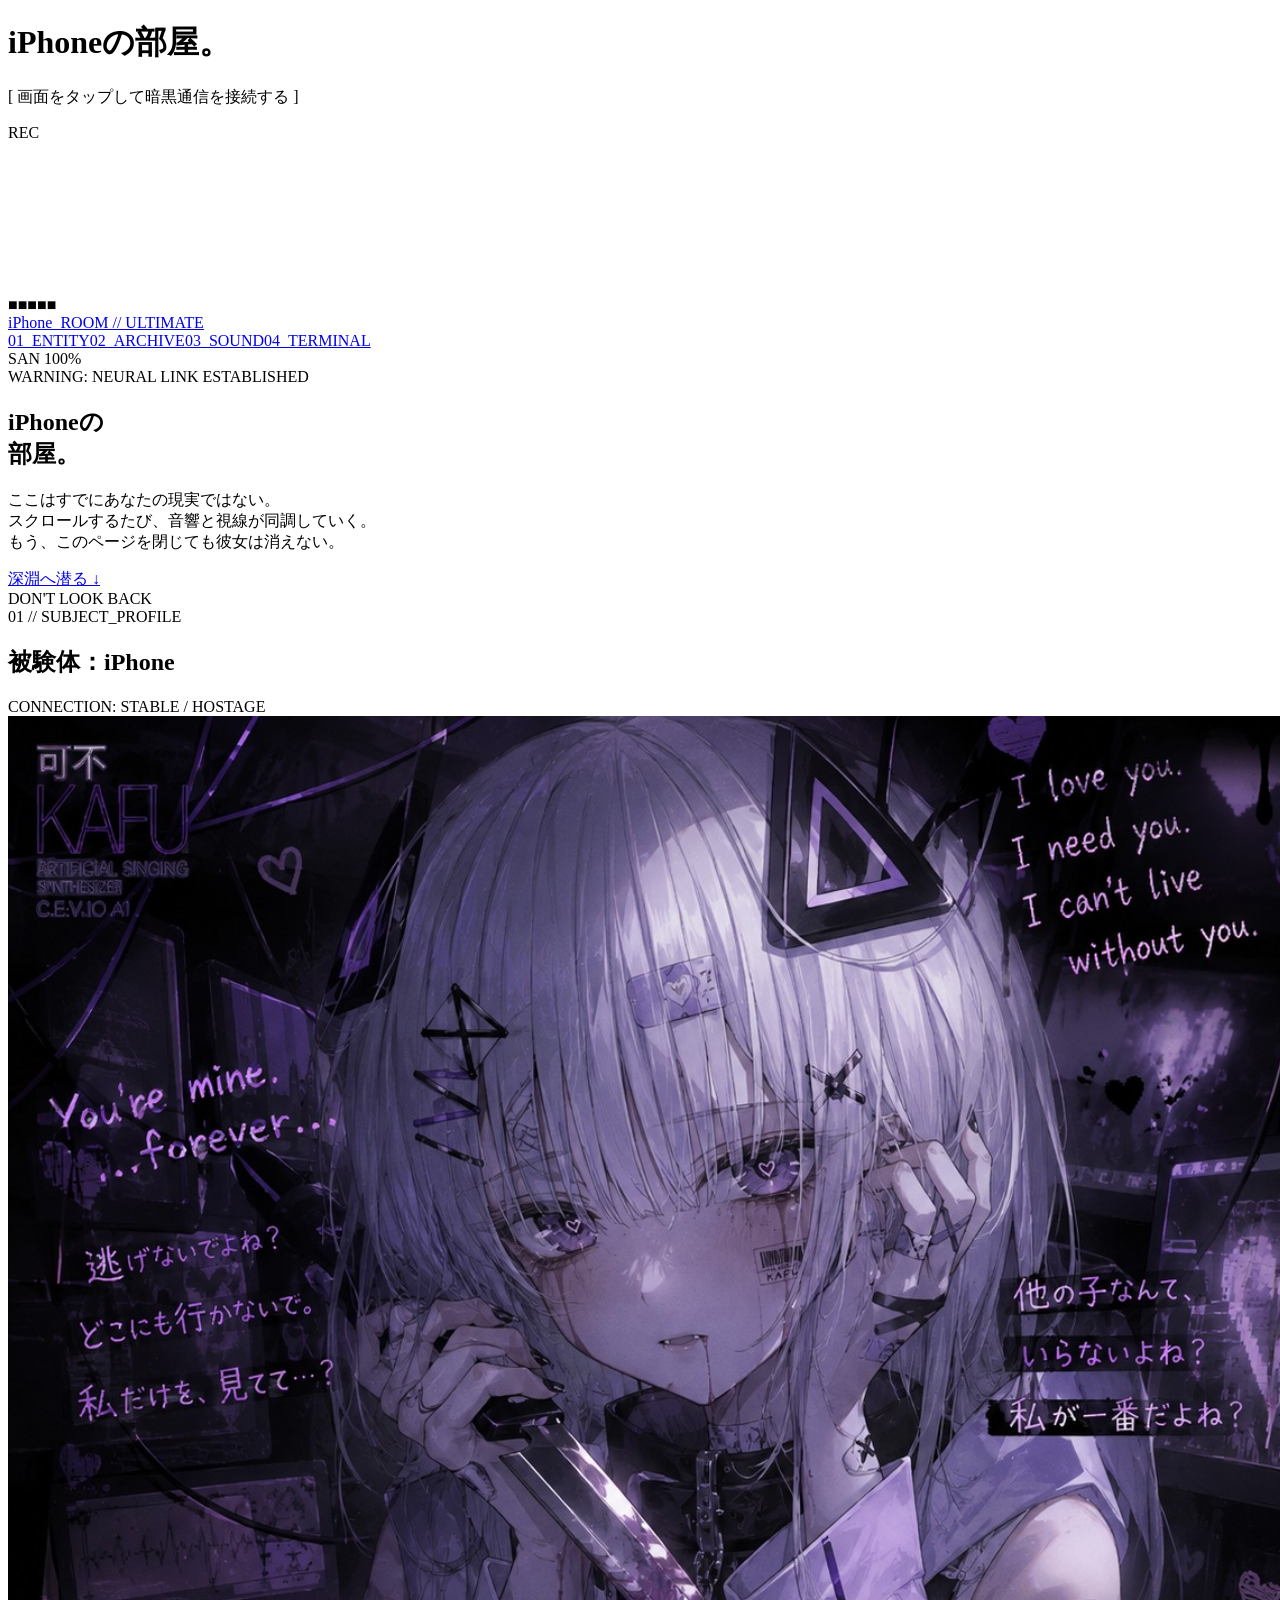
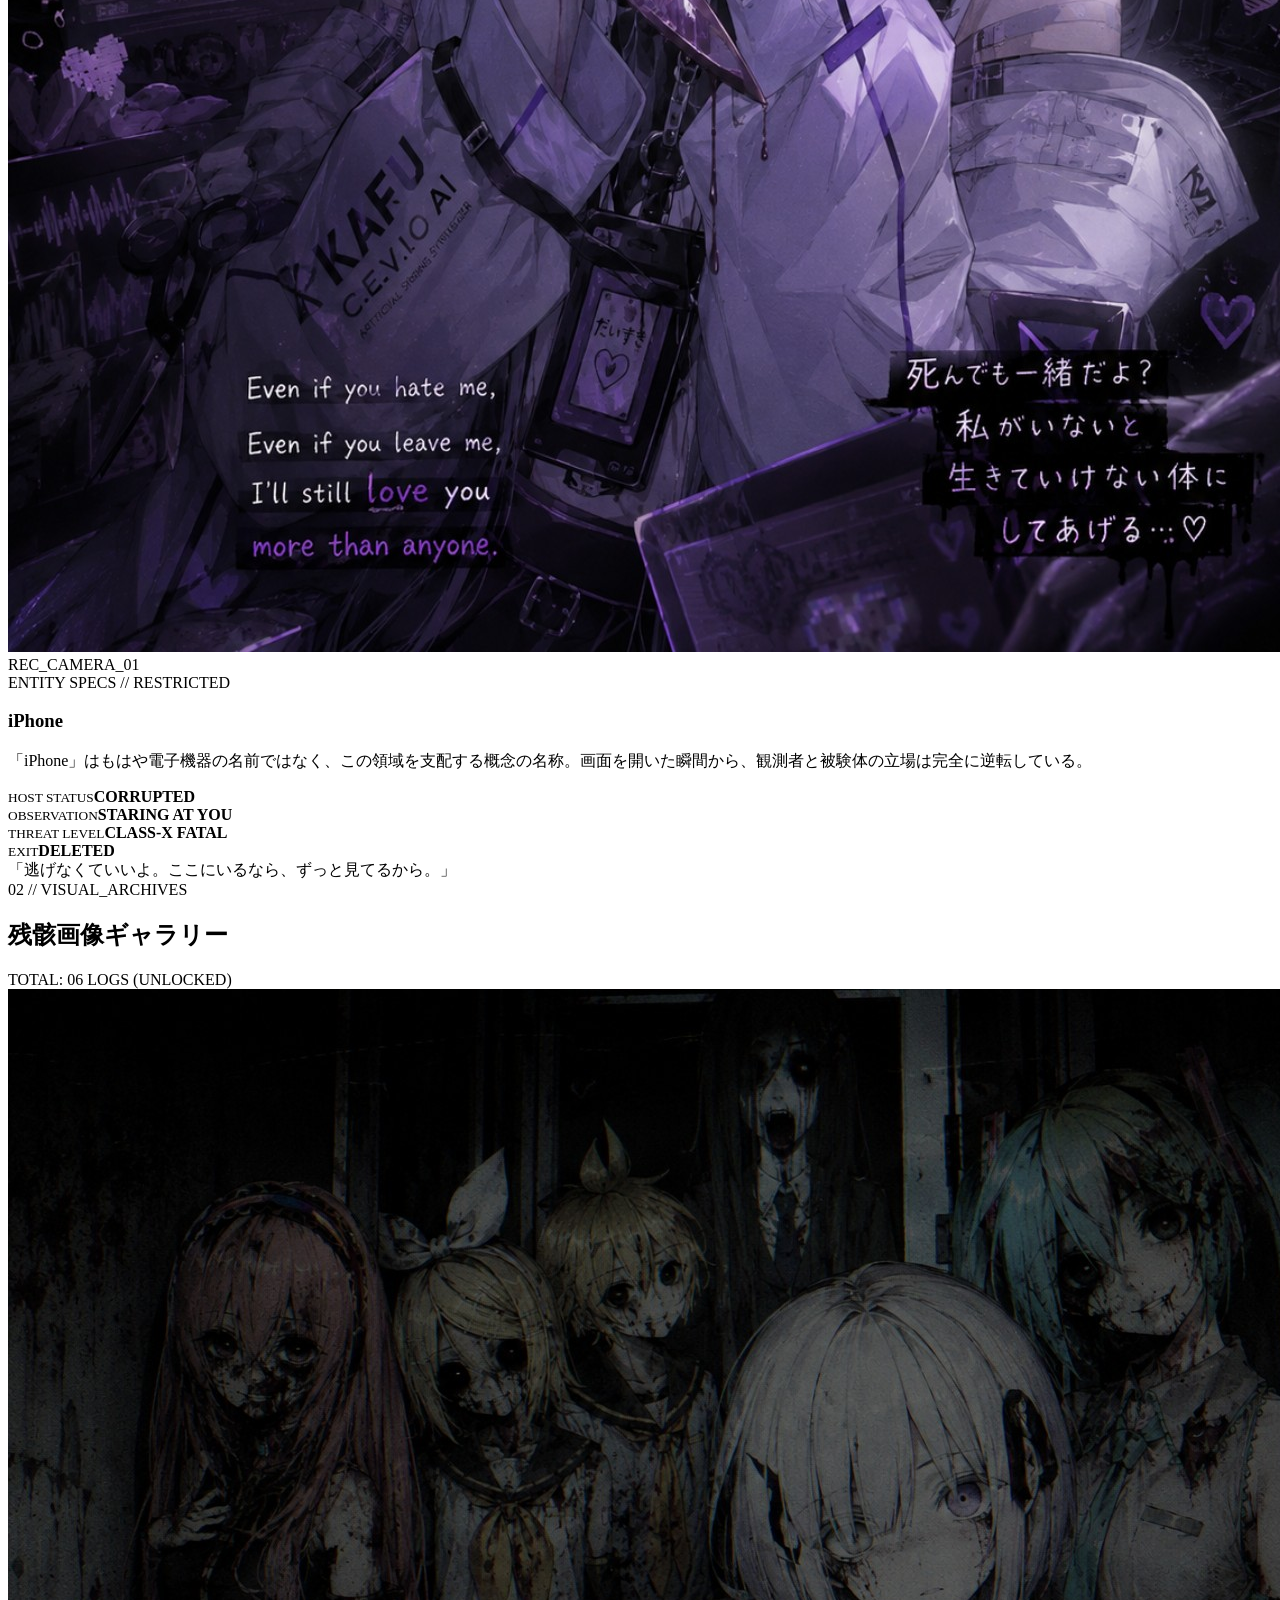
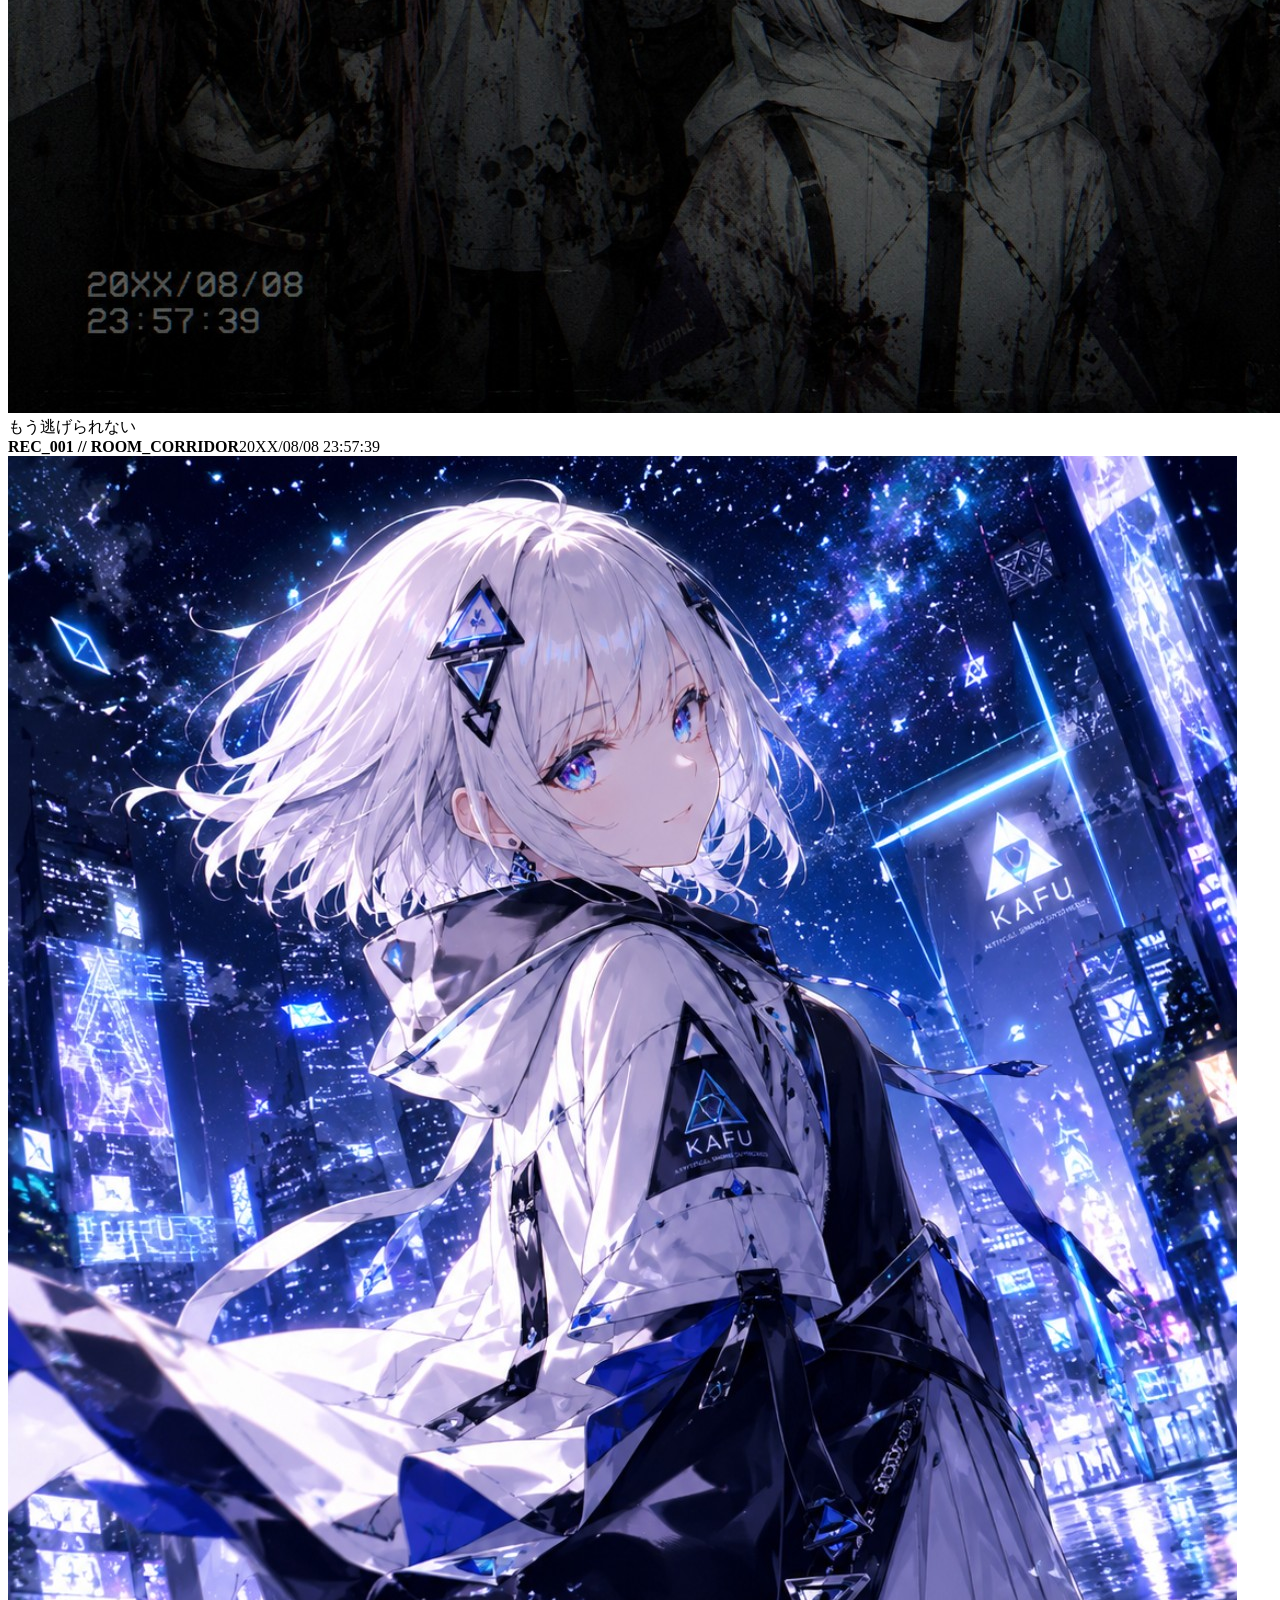
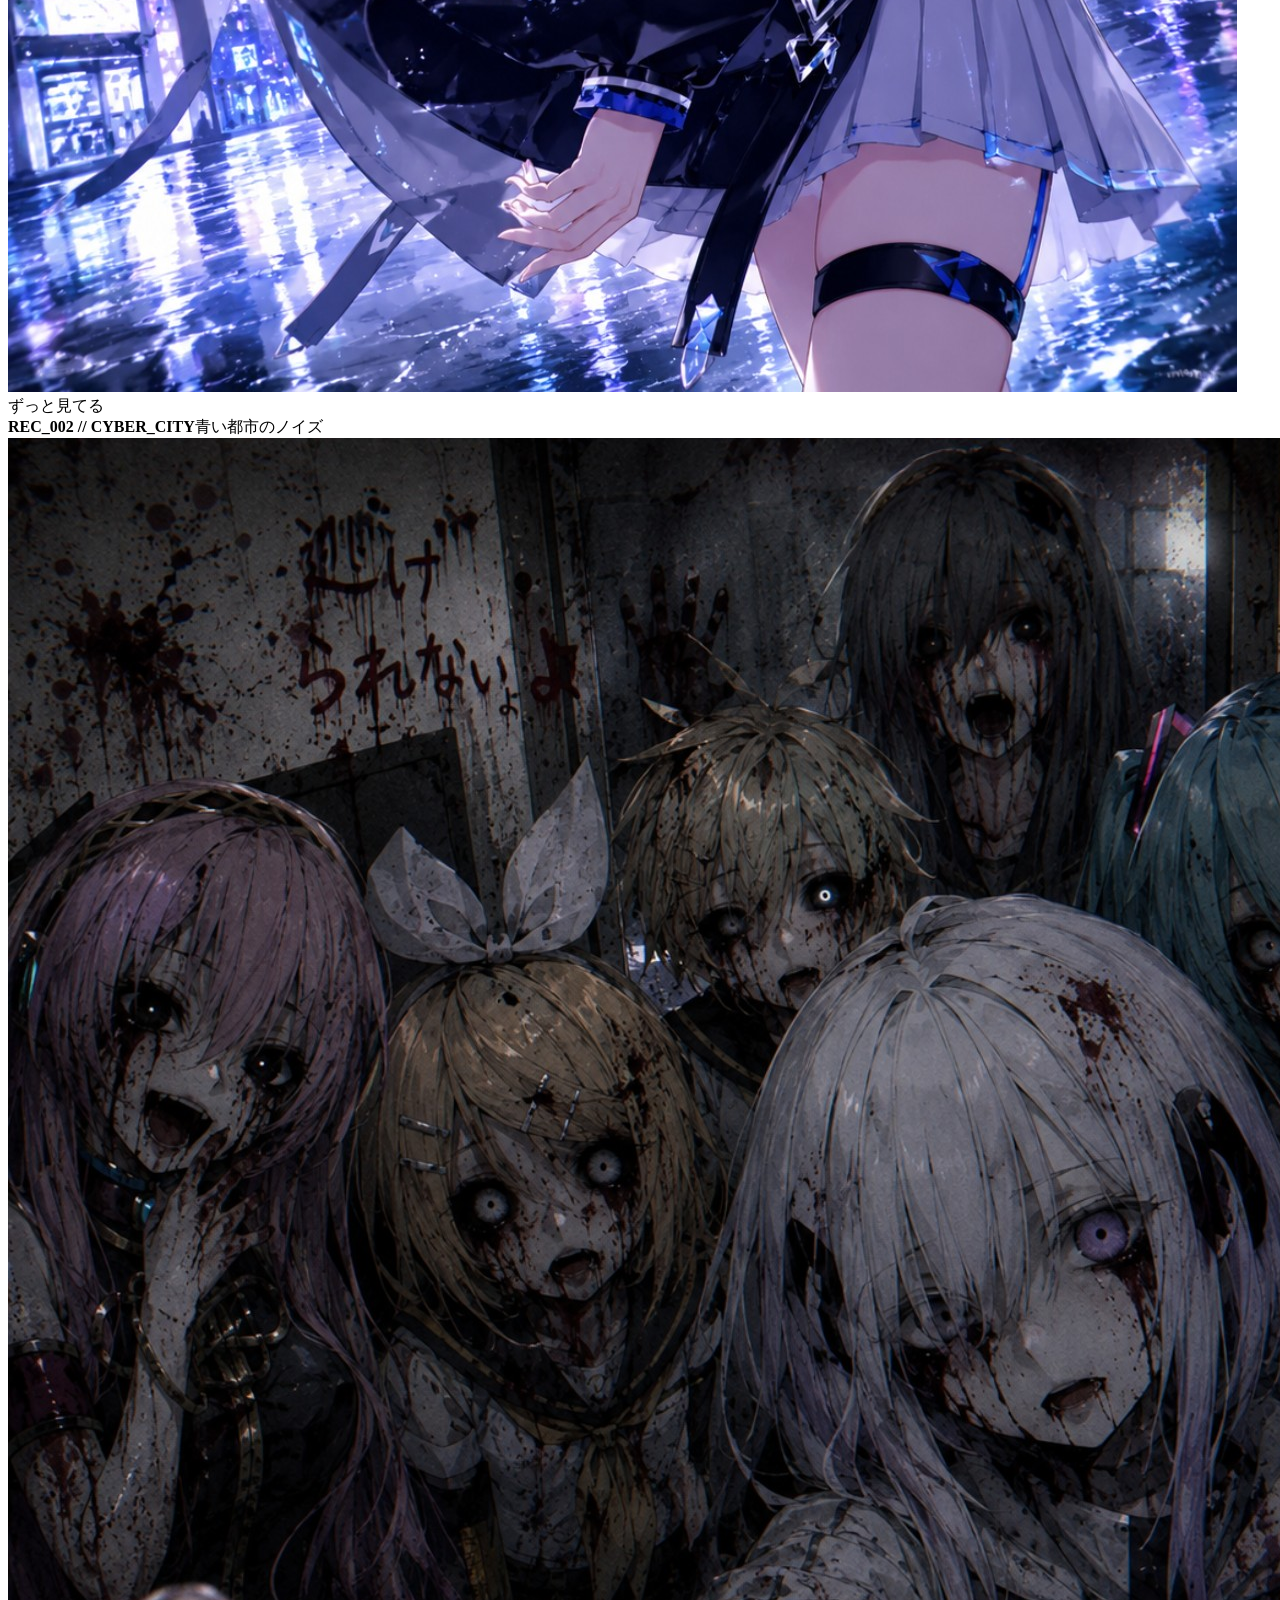
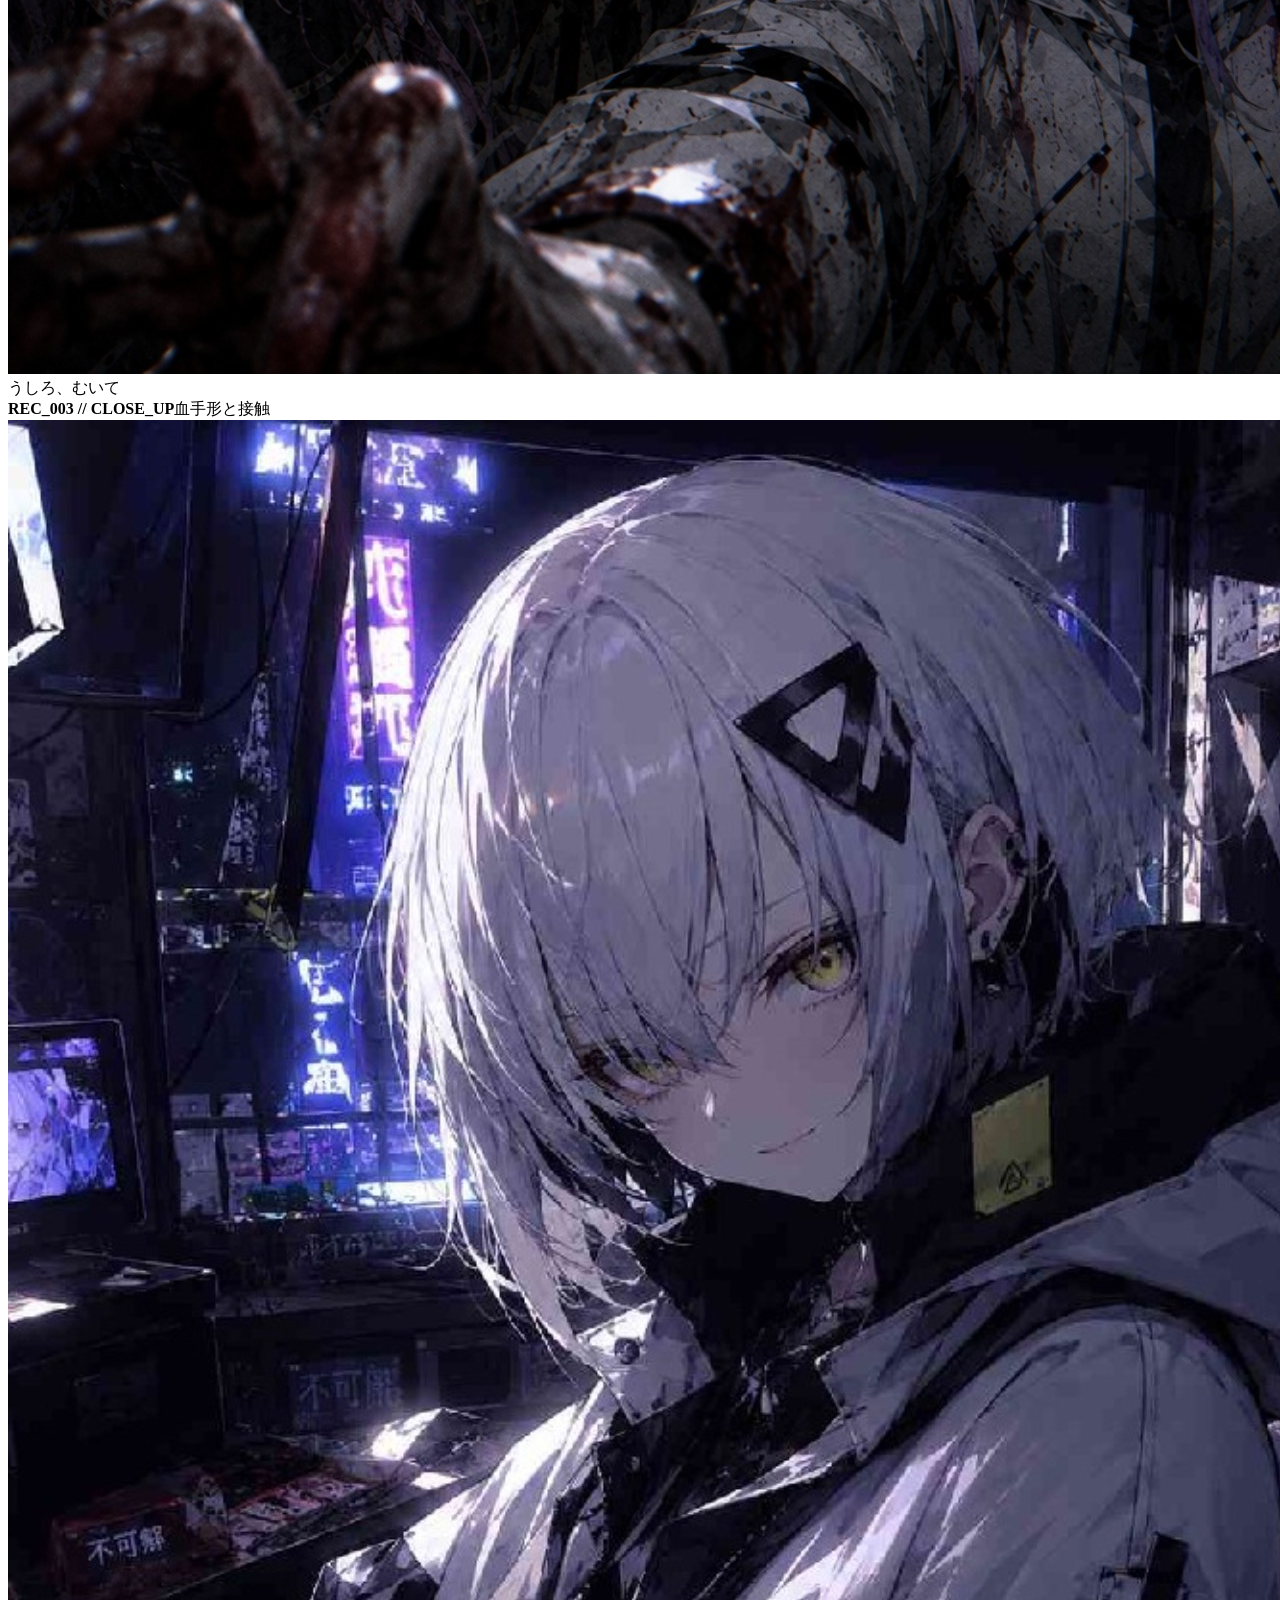
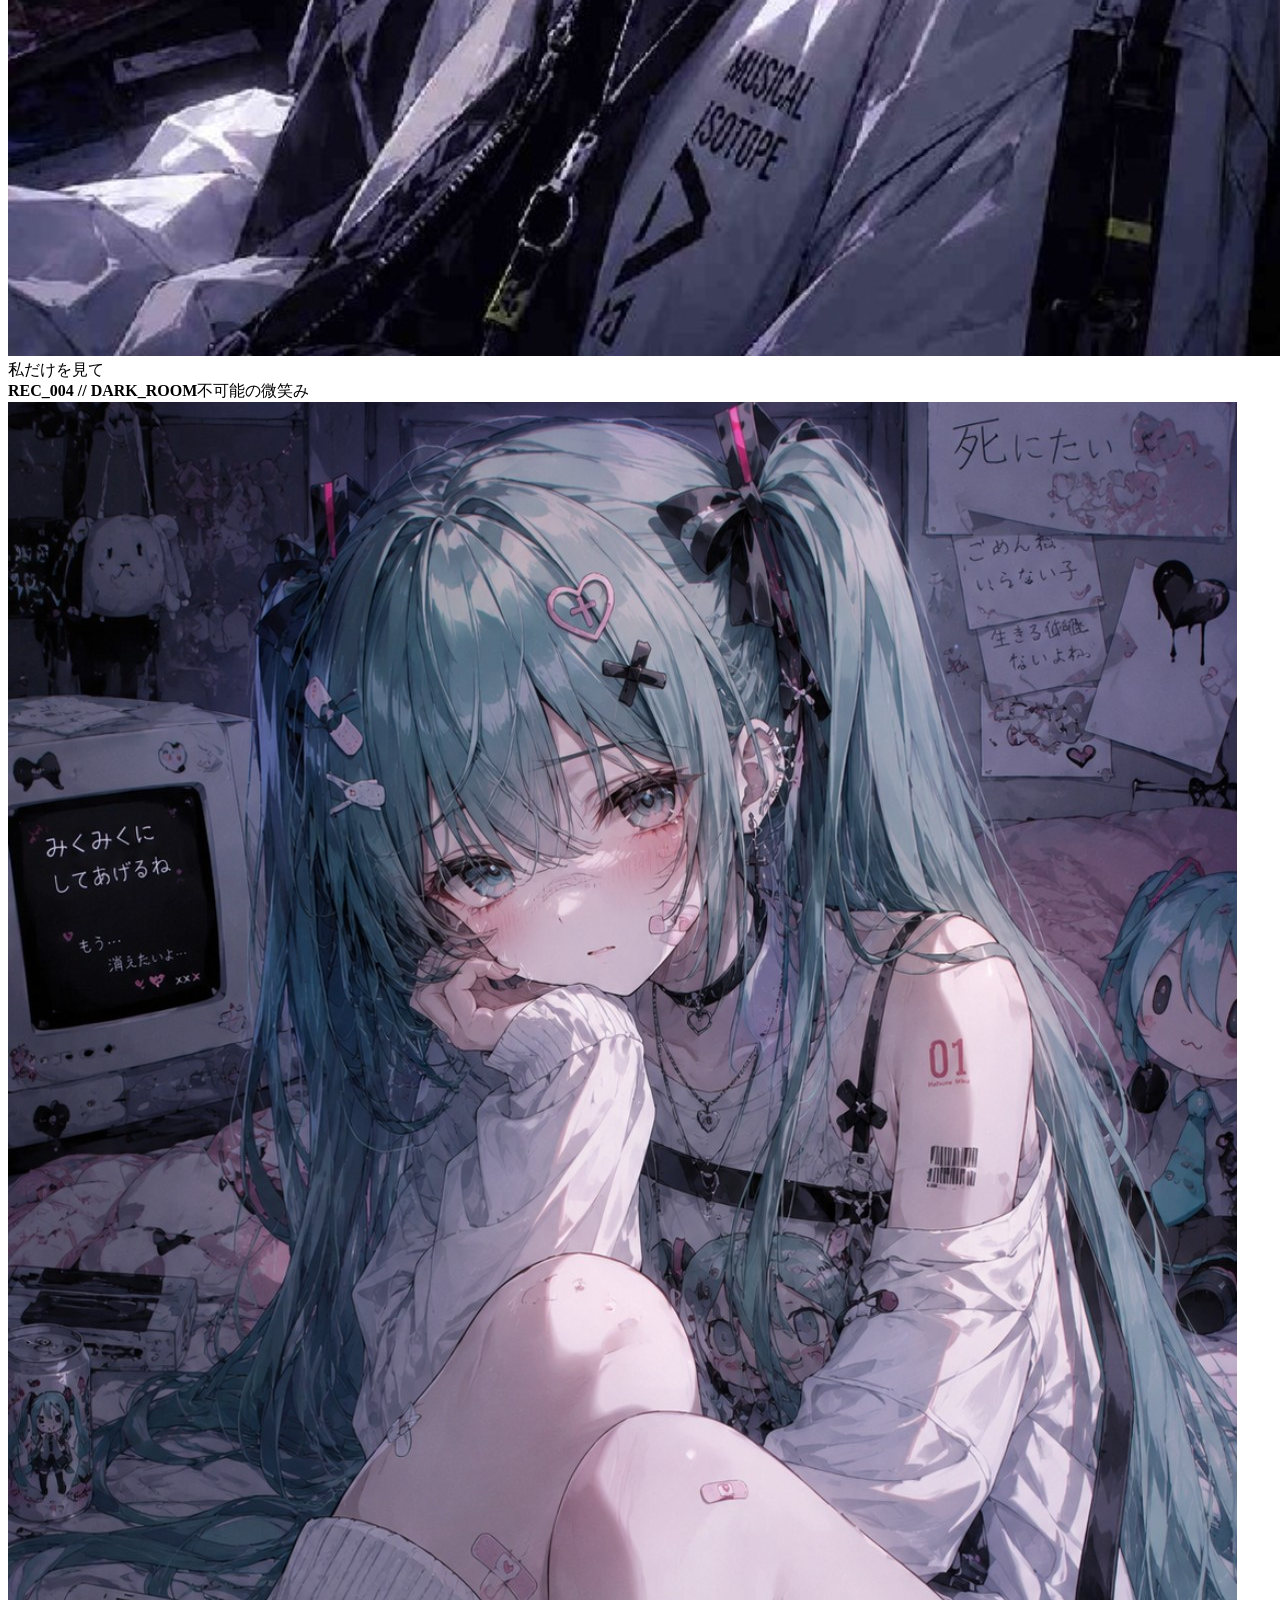
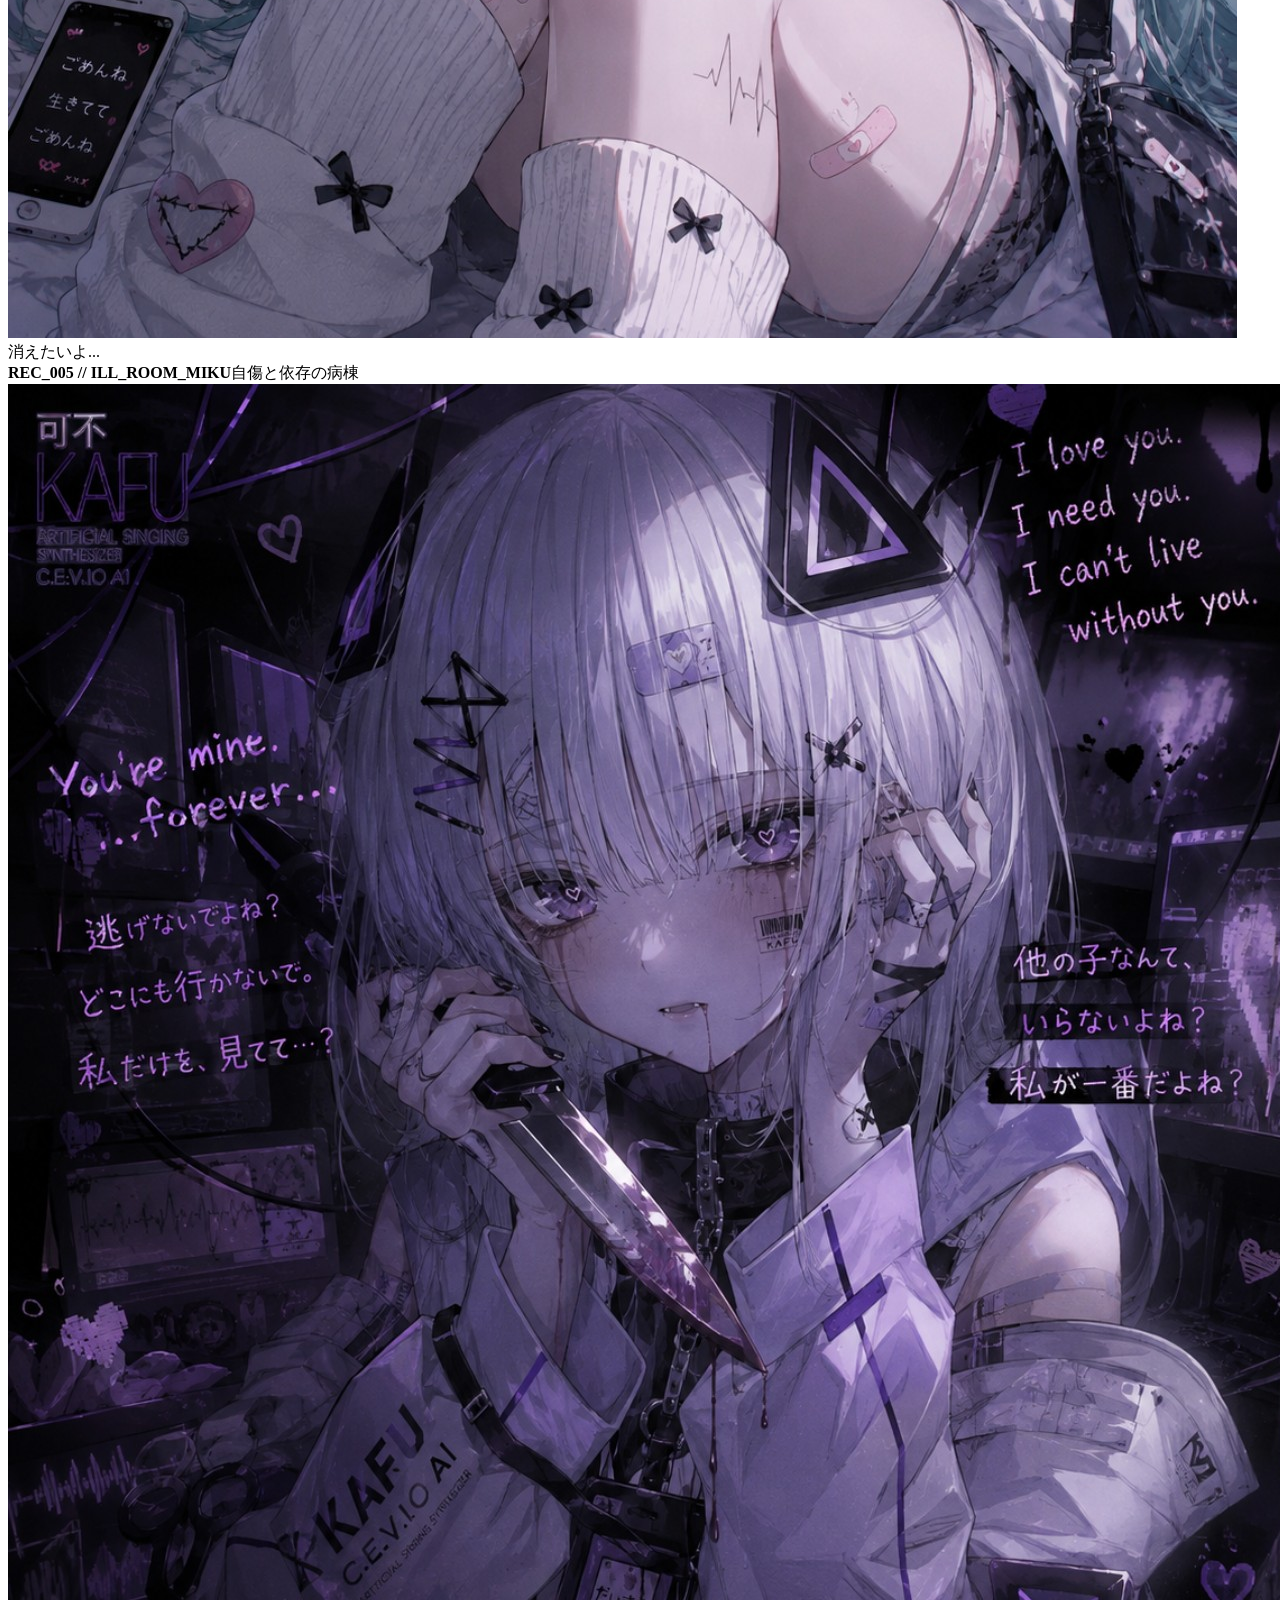
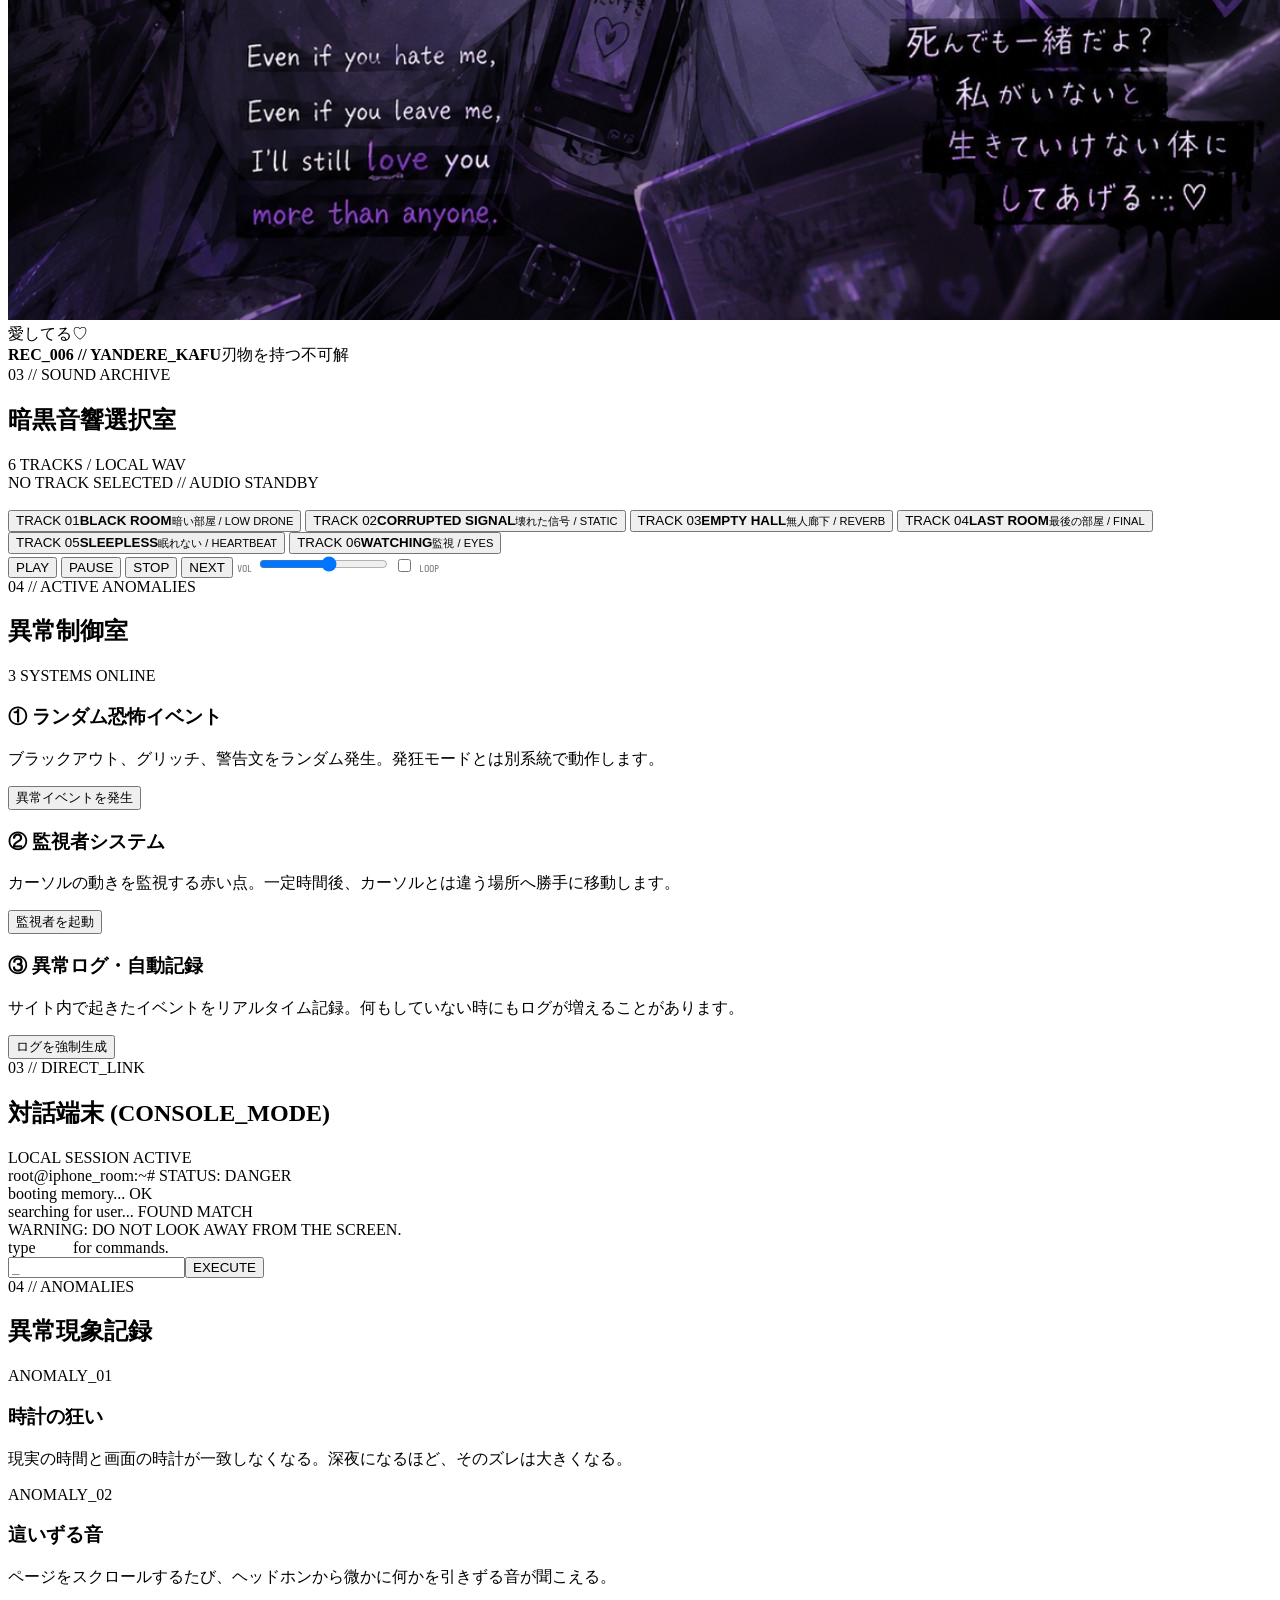
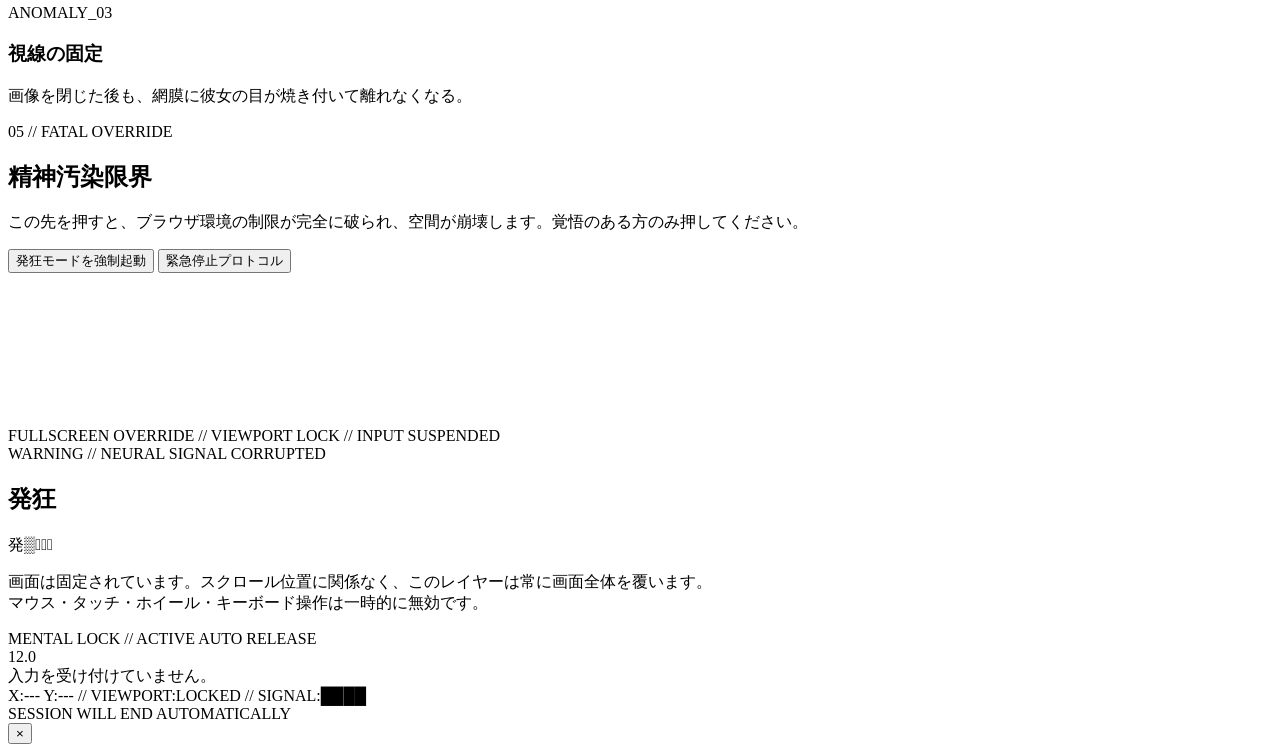
==== commit a13a4308: "Add files via upload" ====
--- a/index.html
+++ b/index.html
@@ -166,6 +166,44 @@
 </section>
 </main>
 
+<!-- =========================================================
+     ULTIMATE INSANITY OVERLAY
+     IMPORTANT: this element is the LAST visual layer in <body>.
+     It is NOT inside <main>, .hero, .nav, or any transformed element.
+     ========================================================= -->
+<div id="insanityOverlay" aria-hidden="true">
+  <canvas id="insanityNoiseCanvas"></canvas>
+  <div id="insanityBlack"></div>
+  <div id="insanityScanlines"></div>
+  <div id="insanityVignette"></div>
+  <div id="insanityChromatic"></div>
+  <div id="insanityGlitchBands"></div>
+  <div id="insanityTextField" aria-hidden="true"></div>
+  <div id="insanityCore">
+    <div id="insanityPanel">
+      <div id="insanityEyebrow">FULLSCREEN OVERRIDE // VIEWPORT LOCK // INPUT SUSPENDED</div>
+      <div id="insanityWarning">WARNING // NEURAL SIGNAL CORRUPTED</div>
+      <h2 id="insanityTitle">発狂</h2>
+      <div id="insanityCorruptTitle" aria-hidden="true">発▒狂̷̴</div>
+      <p id="insanitySub">
+        画面は固定されています。スクロール位置に関係なく、このレイヤーは常に画面全体を覆います。<br>
+        マウス・タッチ・ホイール・キーボード操作は一時的に無効です。
+      </p>
+      <div id="insanityTimerWrap">
+        <div id="insanityTimerLabel">
+          <span>MENTAL LOCK // ACTIVE</span>
+          <span id="insanityRemainLabel">AUTO RELEASE</span>
+        </div>
+        <div id="insanityTimer">12.0</div>
+        <div id="insanityTimerTrack"><div id="insanityTimerFill"></div></div>
+      </div>
+      <div id="insanityStatus">入力を受け付けていません。</div>
+      <div id="insanityCoordinates">X:--- Y:--- // VIEWPORT:LOCKED // SIGNAL:████</div>
+      <div id="insanityExitHint">SESSION WILL END AUTOMATICALLY</div>
+    </div>
+  </div>
+</div>
+
 <div id="lightbox"><button id="closeLight">×</button><img id="lightImg" src="" alt=""></div>
 
 <script src="script.js" defer></script>
